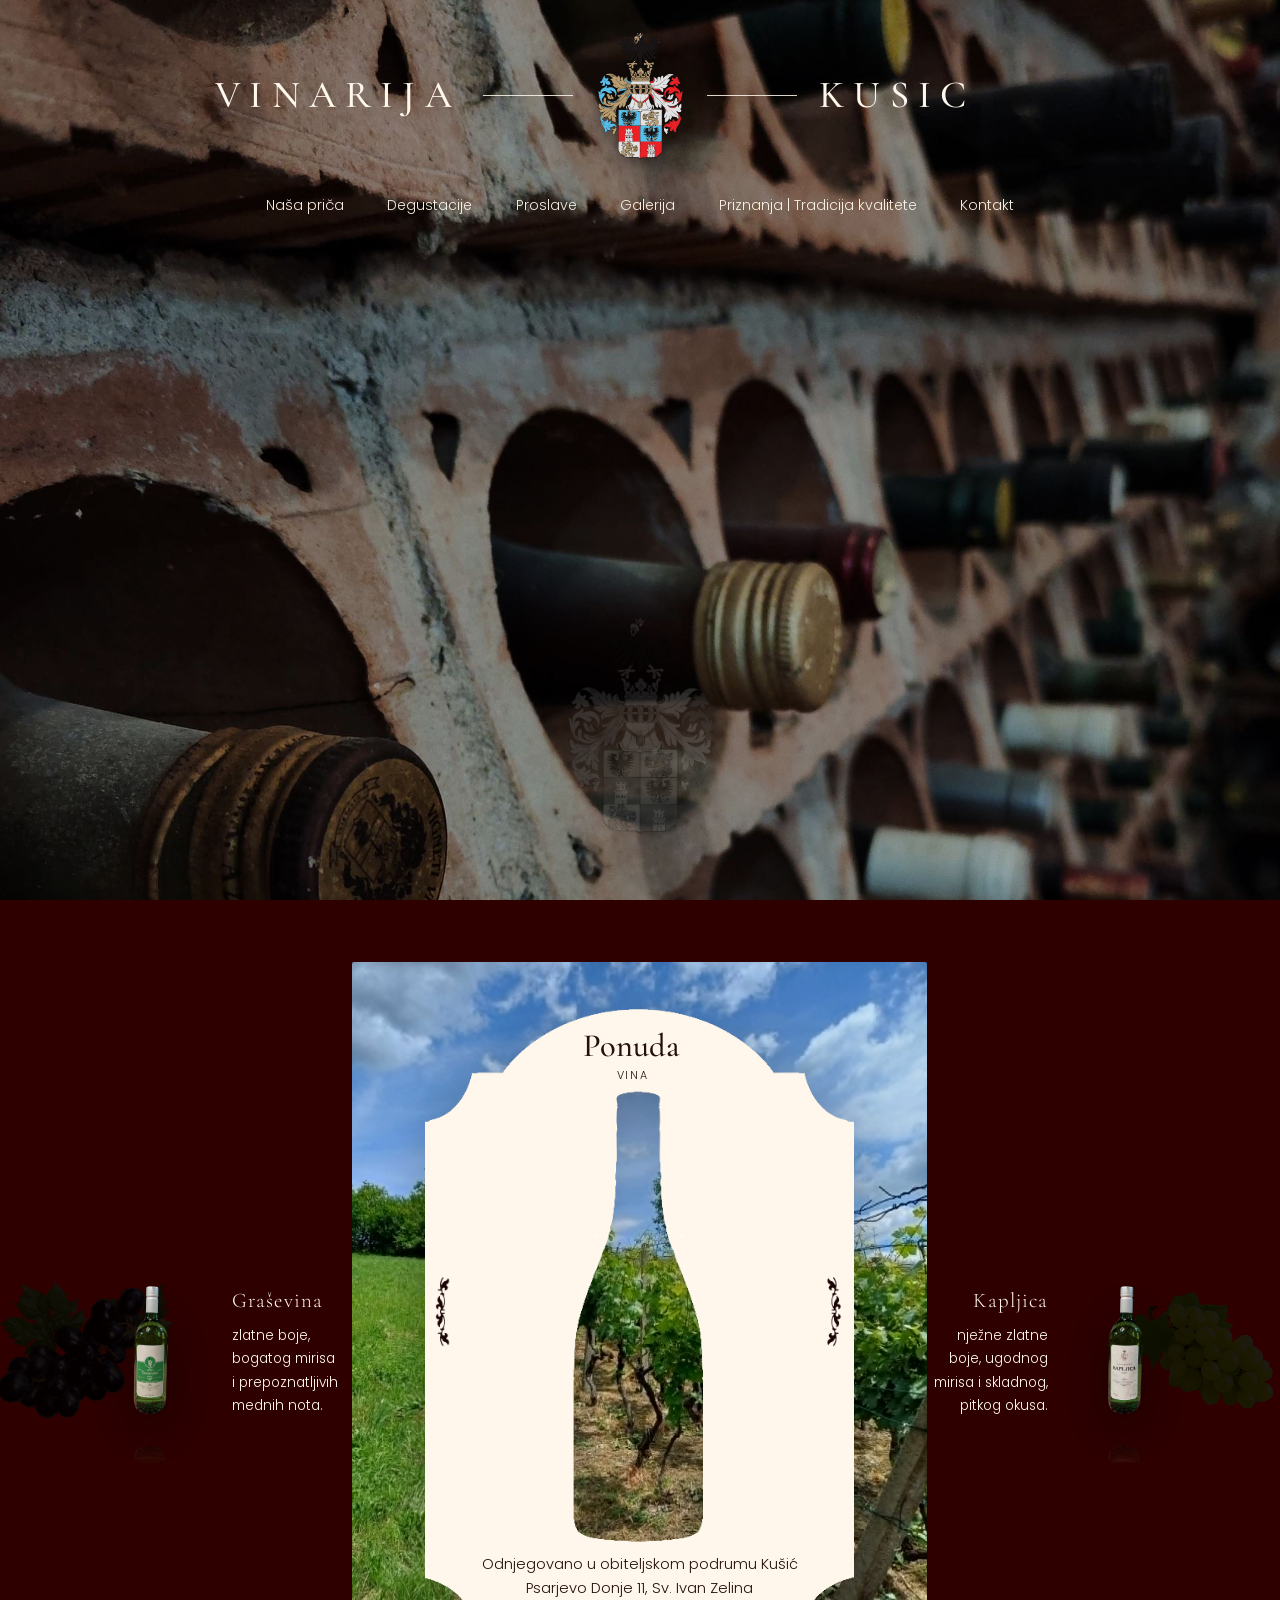
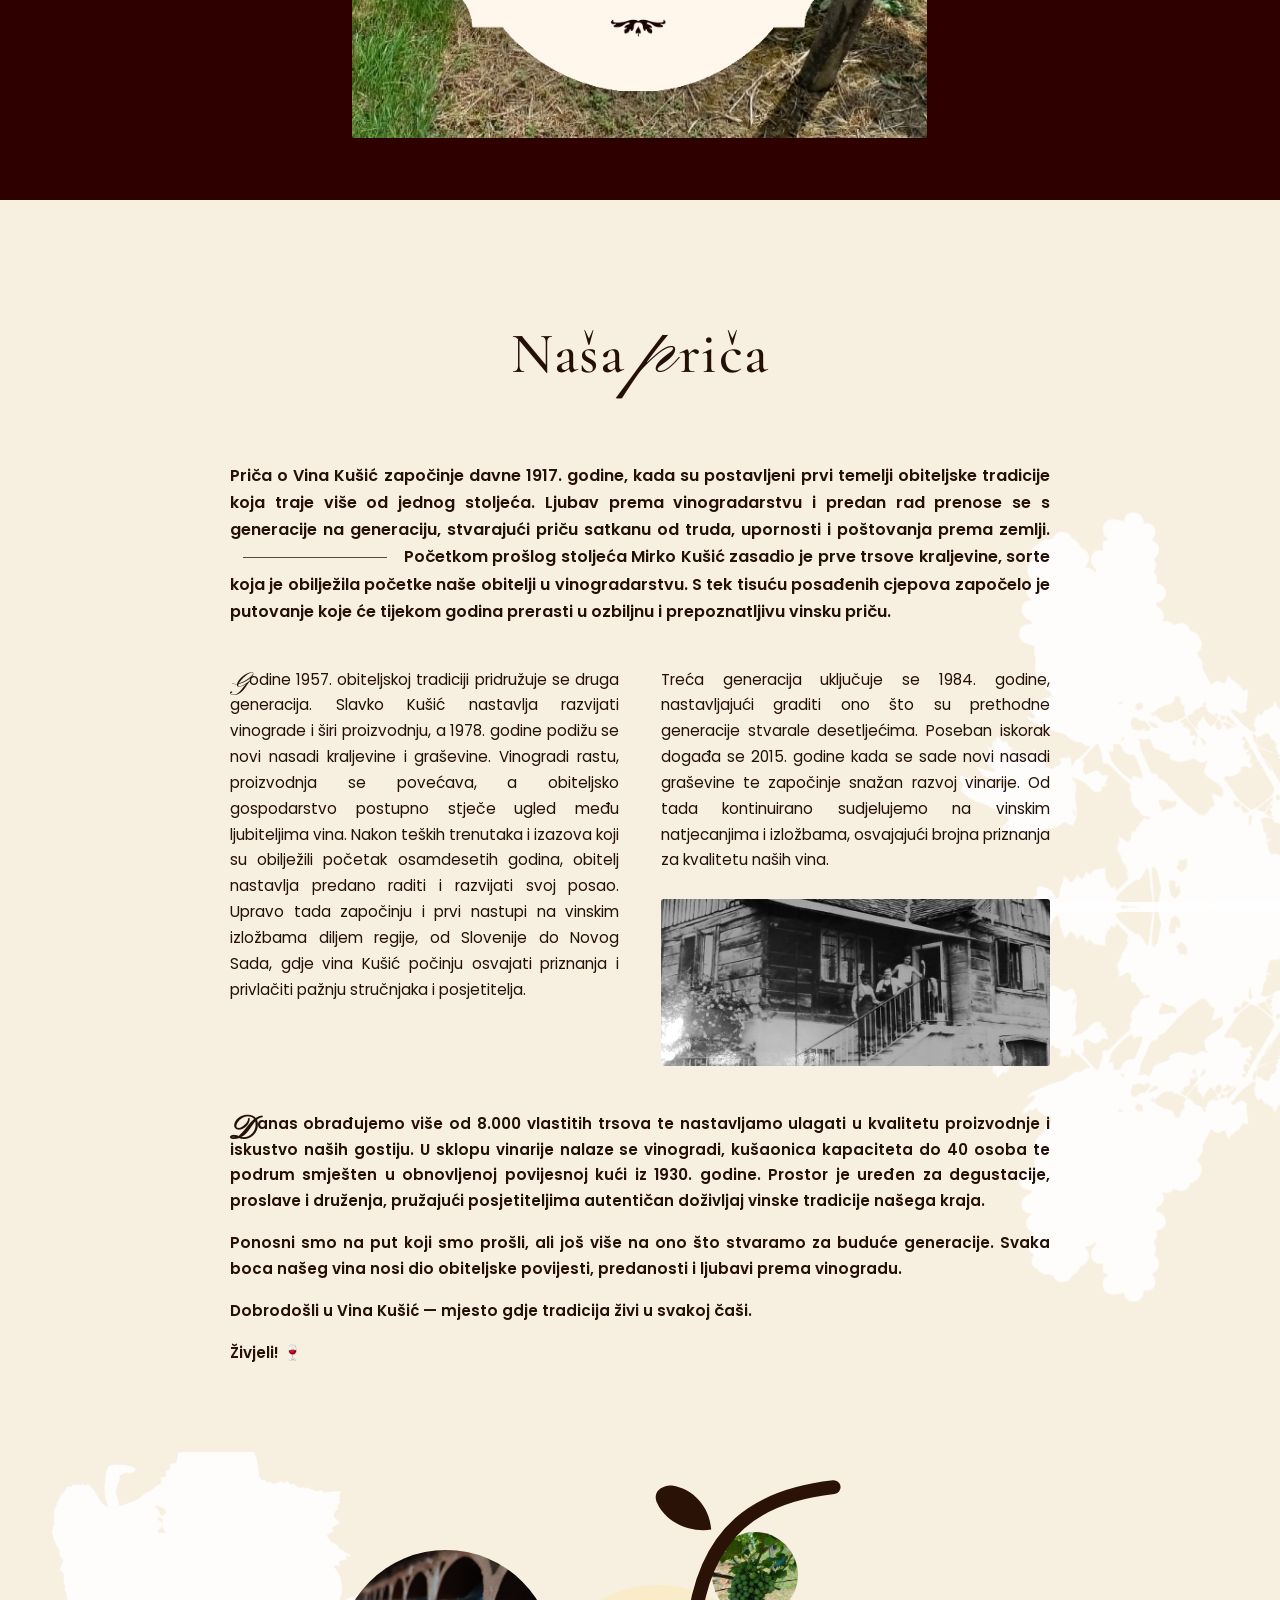
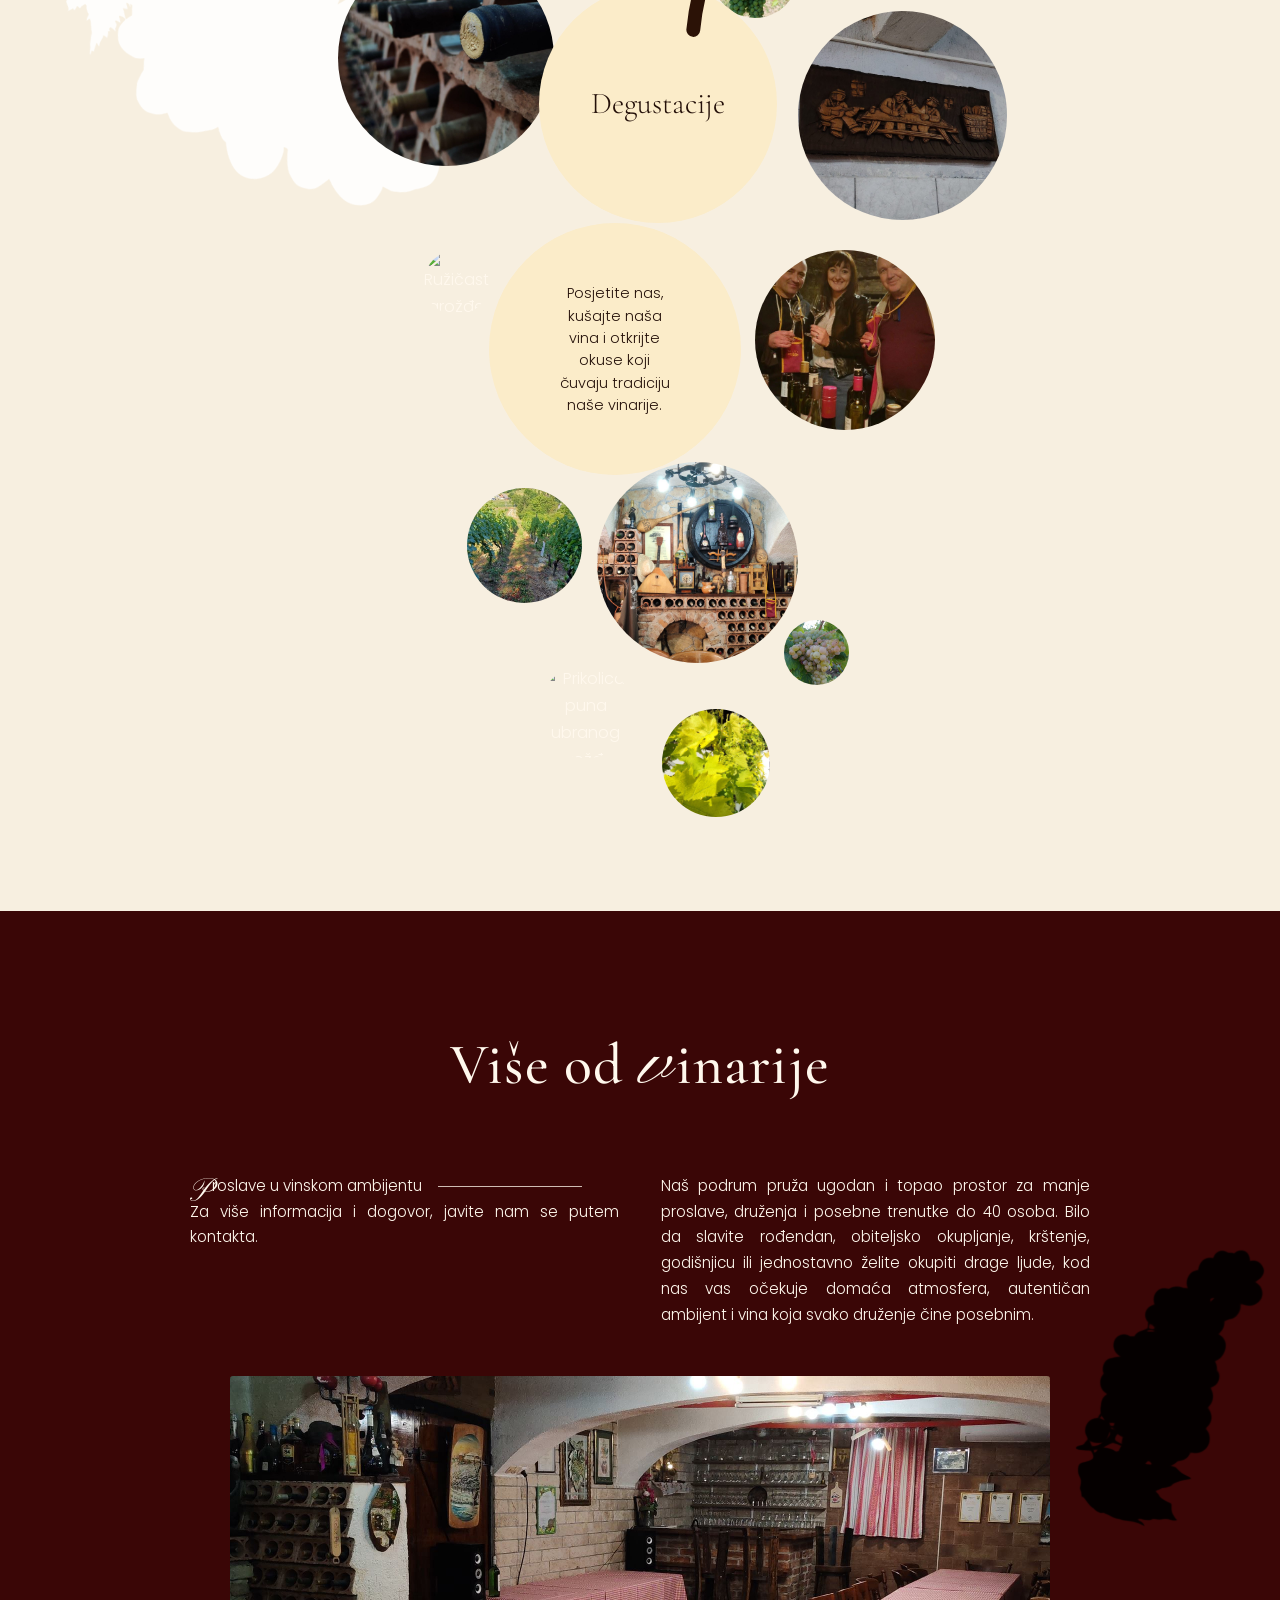
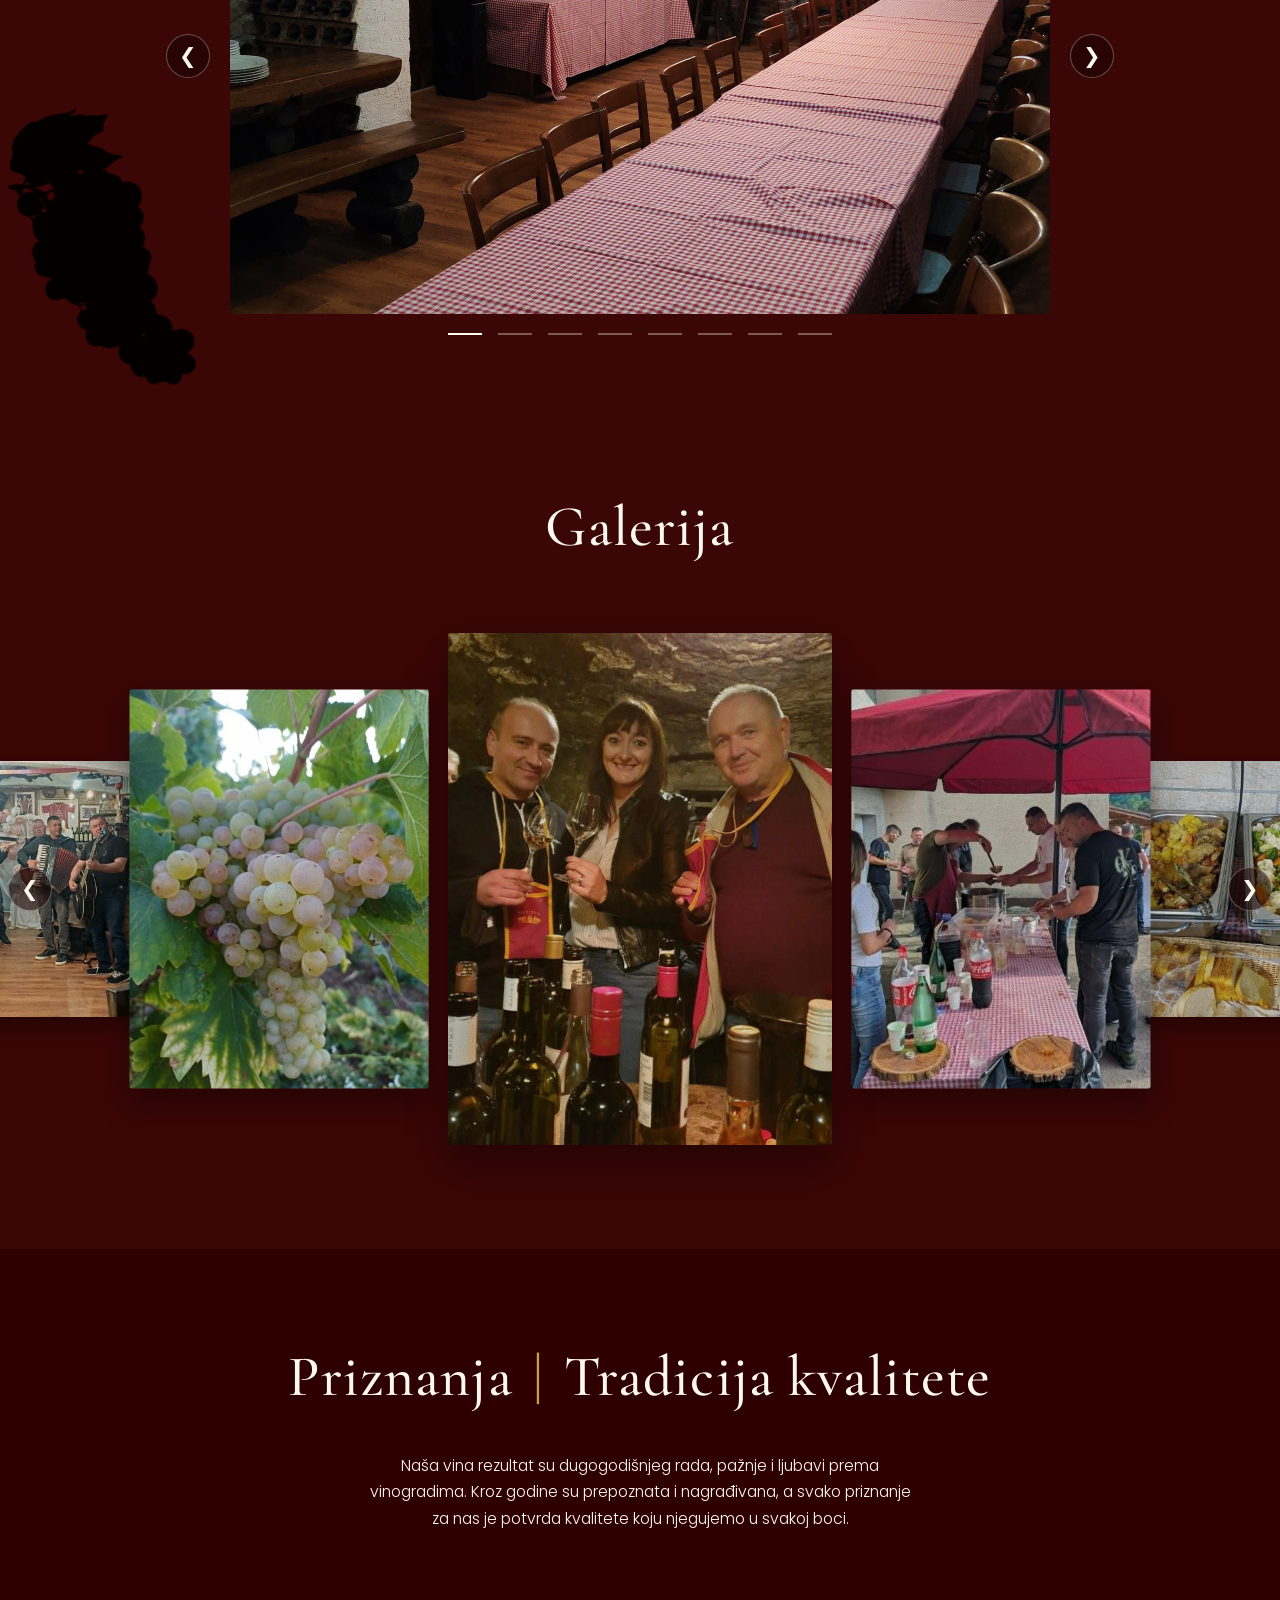
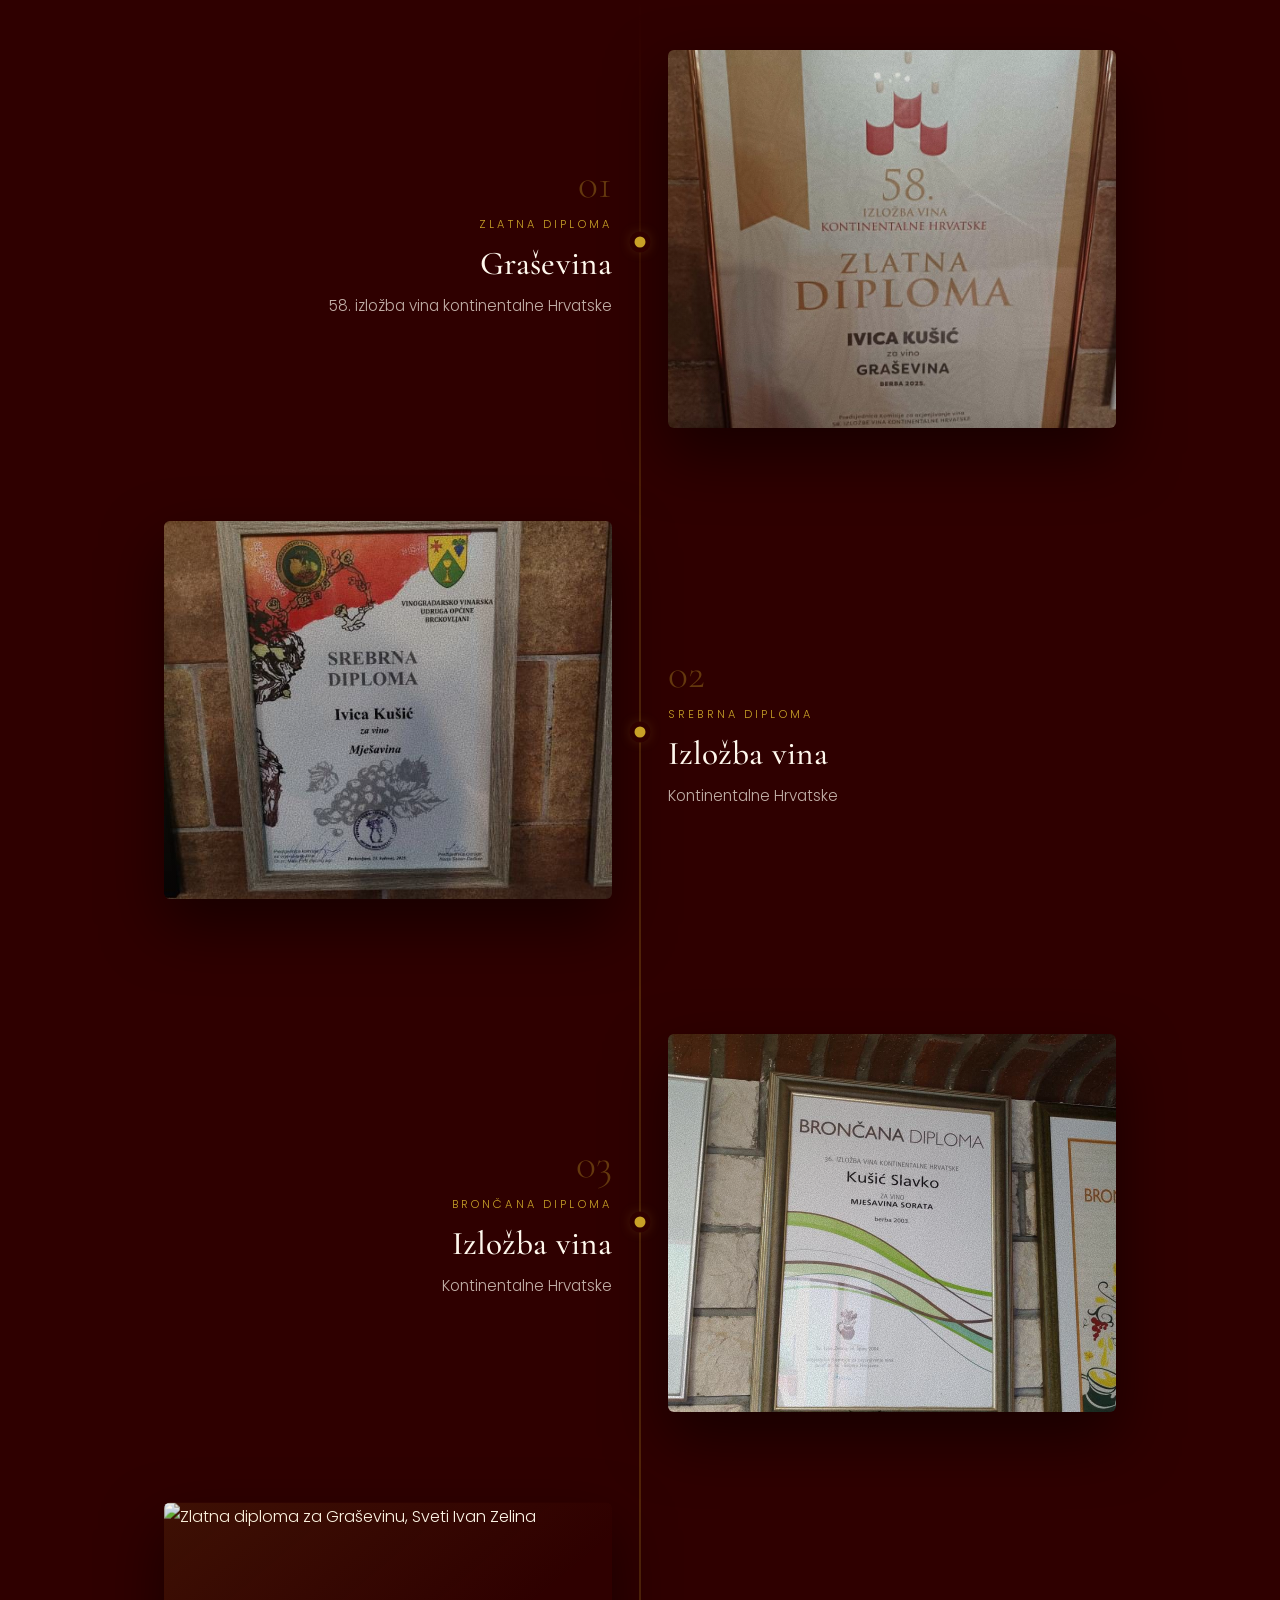
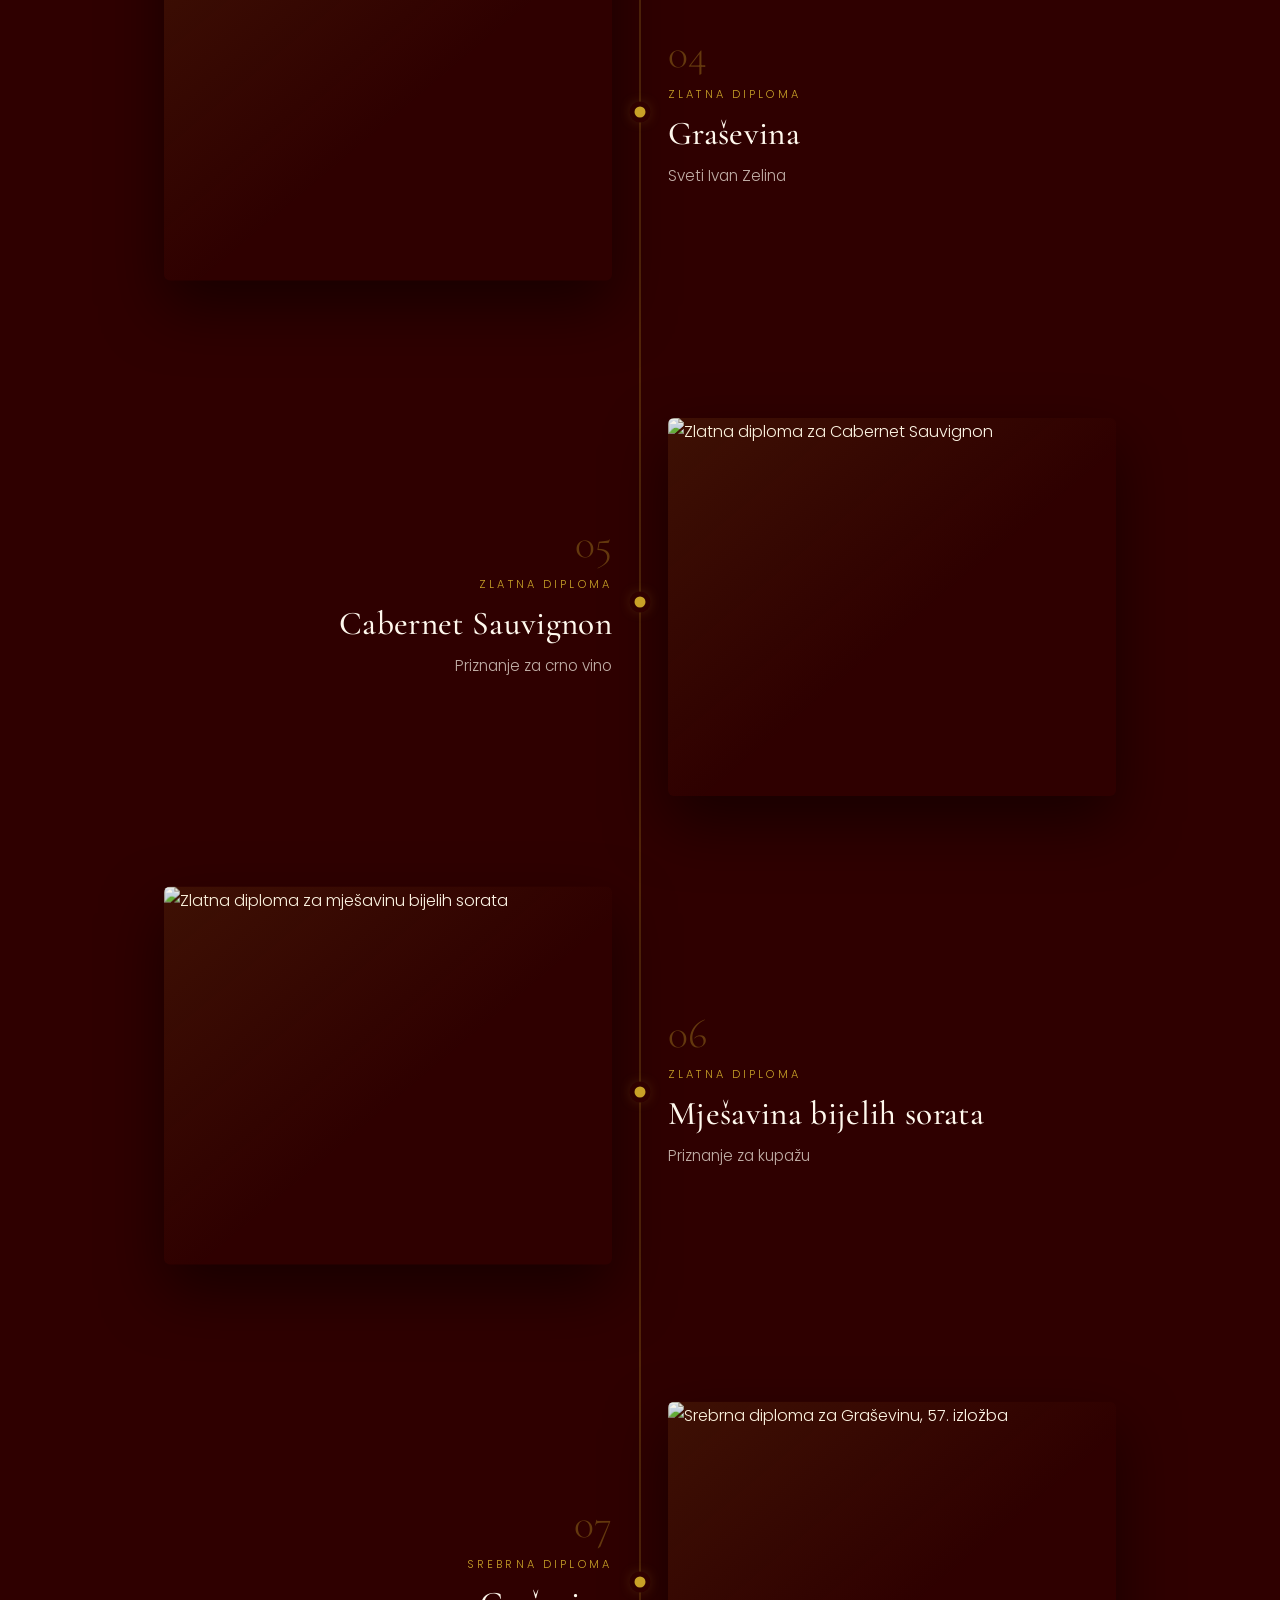
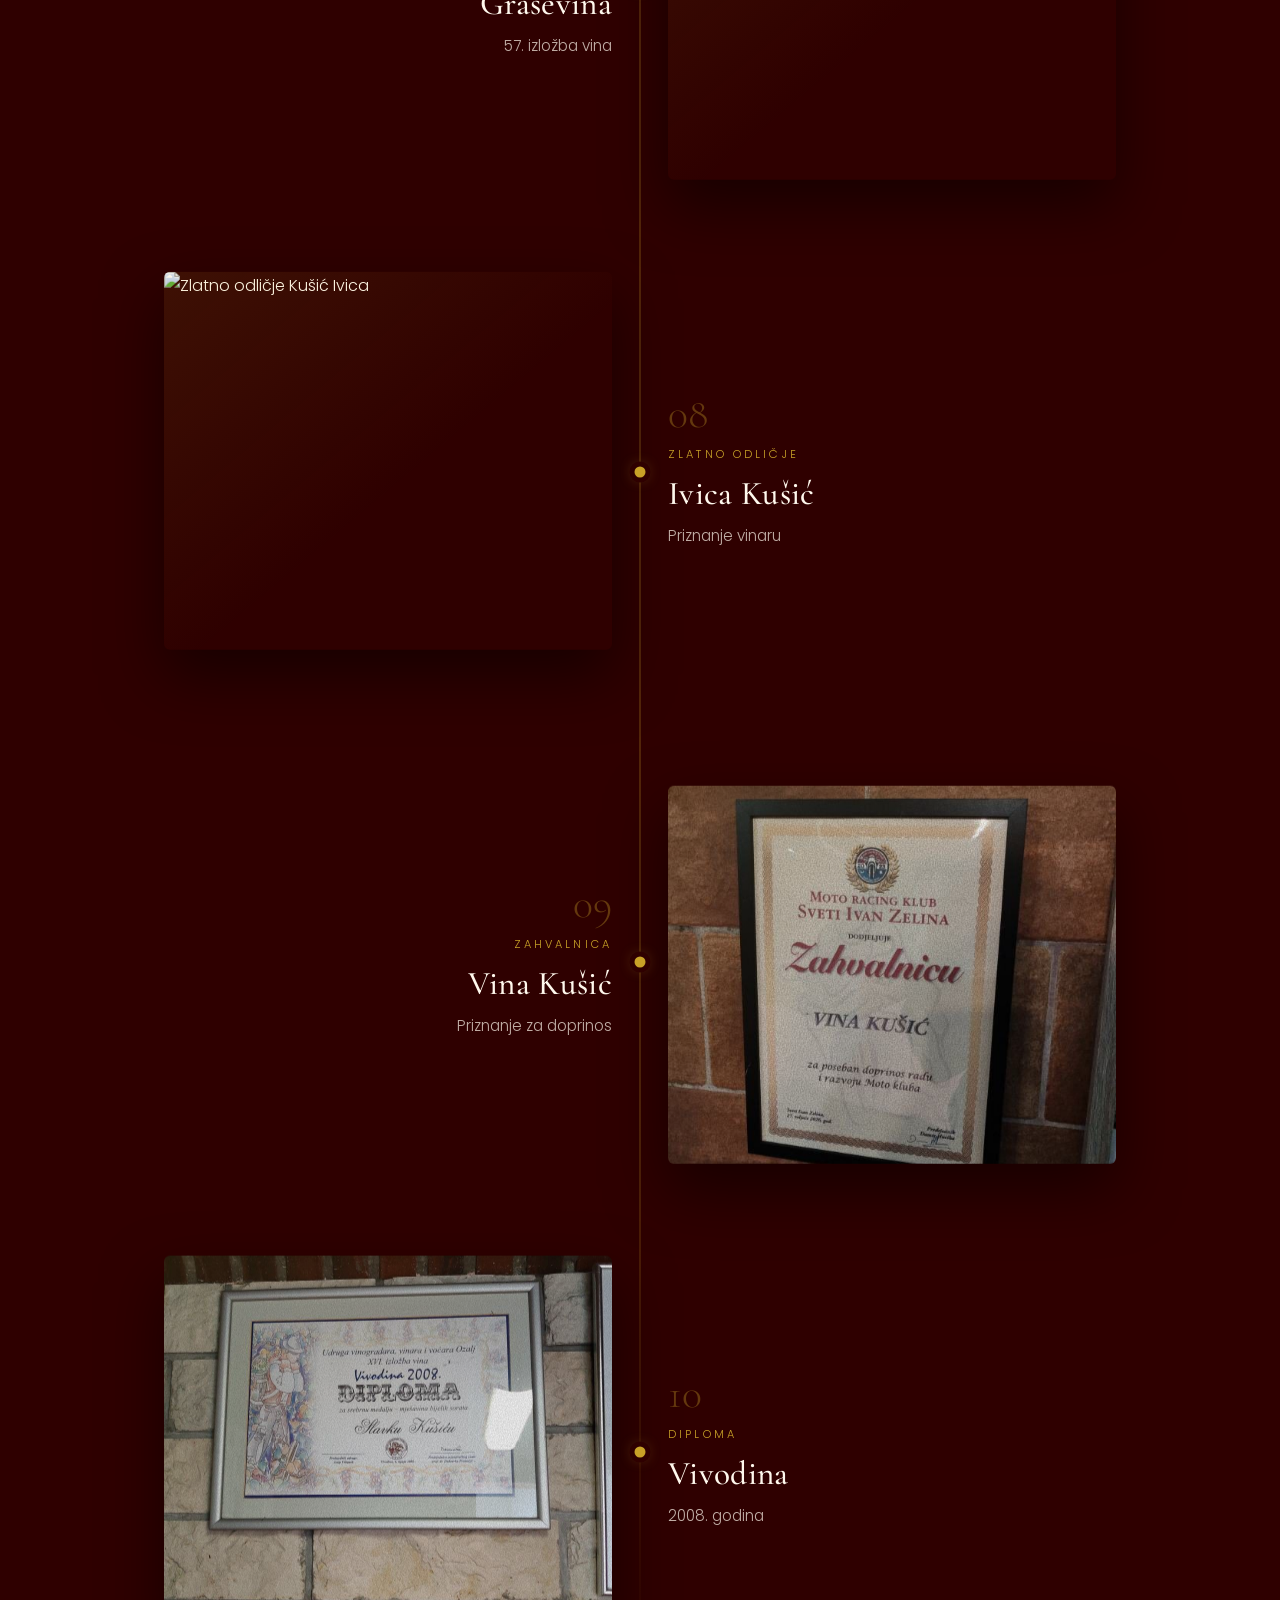
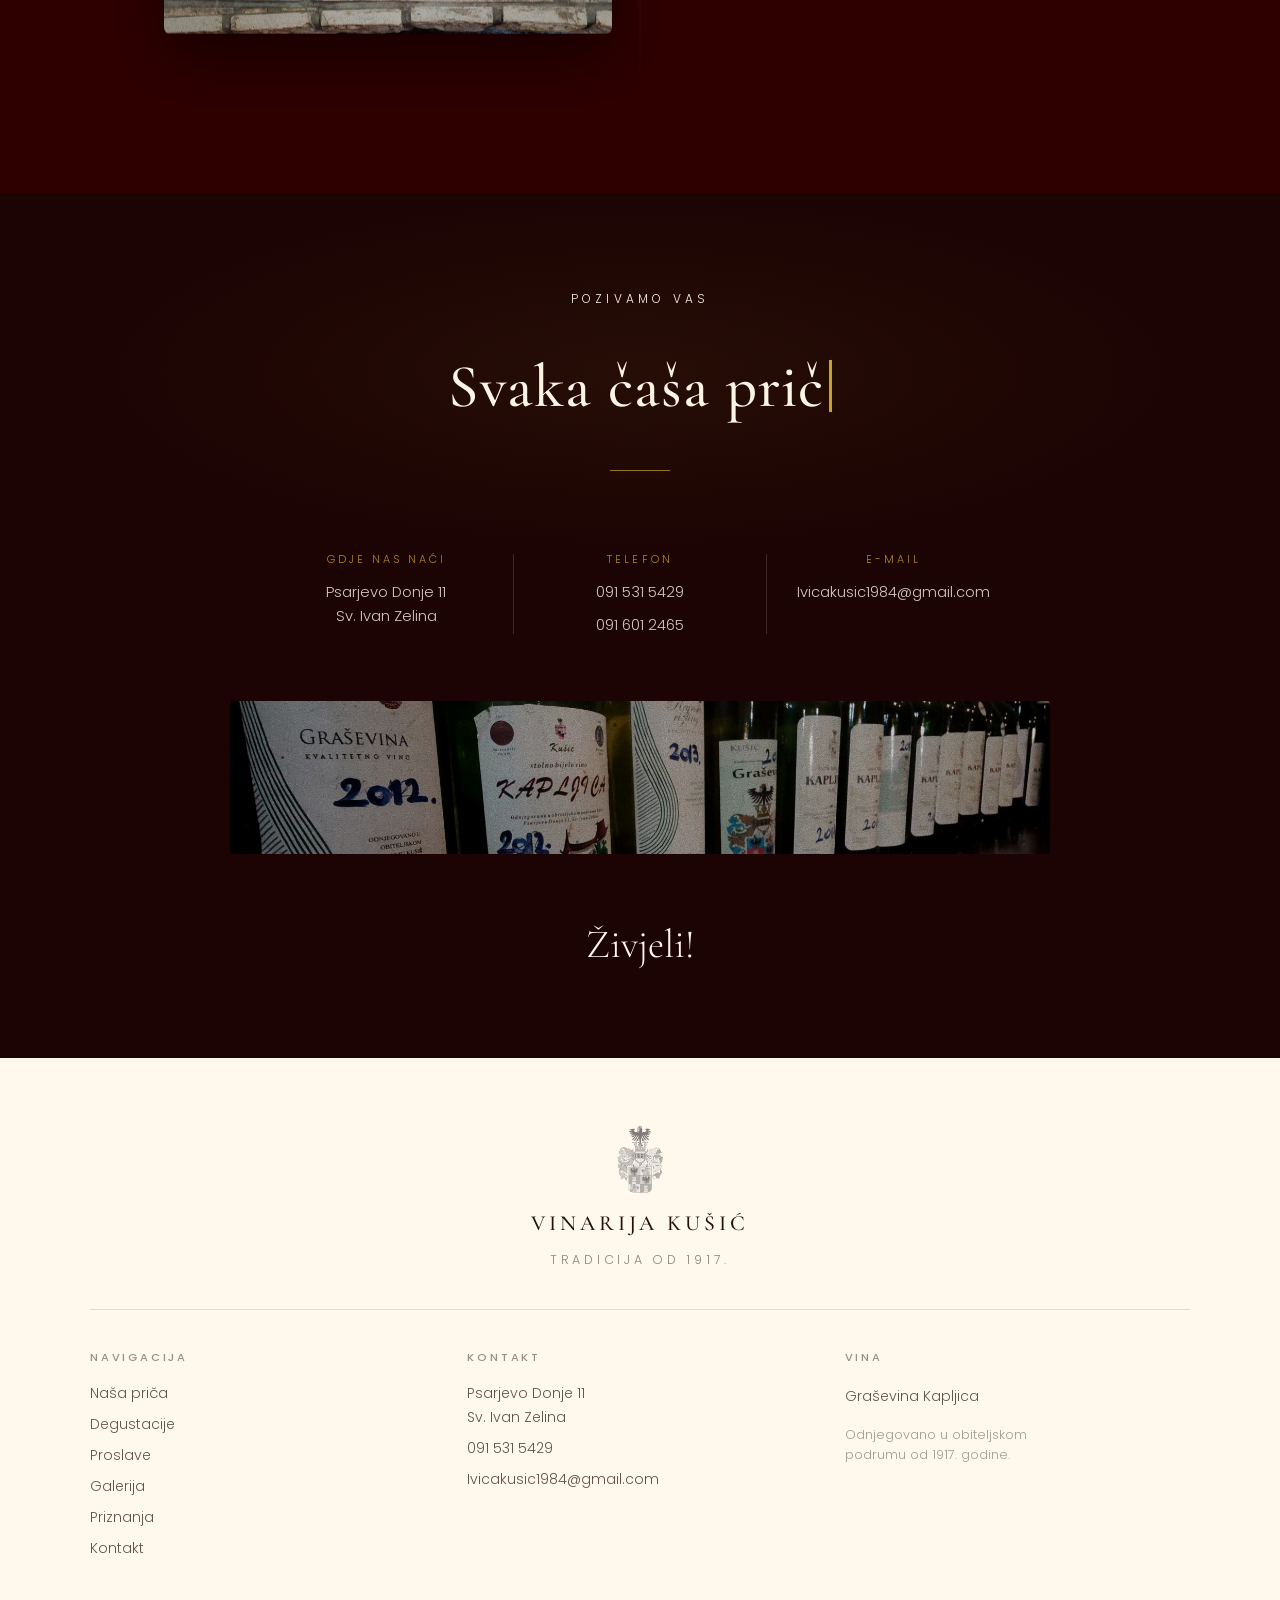
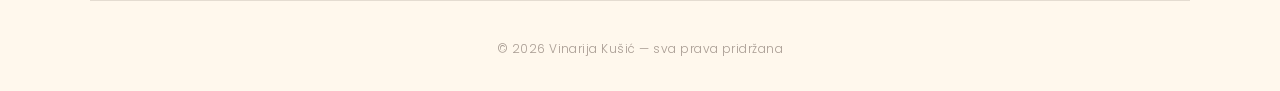
==== index.html @ b0532730 "Merge remote-tracking branch 'origin/matijas-priznanja-pozivamo'" ====
<!DOCTYPE html>
<html lang="hr">
<head>
<meta charset="UTF-8">
<meta name="viewport" content="width=device-width, initial-scale=1, viewport-fit=cover">
<title>Vinarija Kušić — Tradicija od 1917.</title>
<meta name="description" content="Vina Kušić — obiteljska vinarija iz Psarjeva Donjeg, Sv. Ivan Zelina. Degustacije, proslave i vina njegovana od 1917. godine.">
<meta name="theme-color" content="#322E29">
<link rel="icon" type="image/png" href="assets/img/grb.png">
<link rel="preconnect" href="https://fonts.googleapis.com">
<link rel="preconnect" href="https://fonts.gstatic.com" crossorigin>
<link href="https://fonts.googleapis.com/css2?family=Cormorant+Garamond:ital,wght@0,400;0,500;0,600;0,700;1,400&family=Poppins:wght@300;400;500;600&family=Pinyon+Script&display=swap" rel="stylesheet">
<link rel="stylesheet" href="css/style.css">
</head>
<body>

<!-- ===== HERO ===== -->
<header class="hero" id="vrh">
  <div class="hero-bg" aria-hidden="true"></div>

  <div class="topbar">
    <div class="brand">
      <span class="brand-word">Vinarija</span>
      <span class="brand-line" aria-hidden="true"></span>
      <img class="brand-crest" src="assets/img/grb.png" alt="Grb obitelji Kušić">
      <span class="brand-line" aria-hidden="true"></span>
      <span class="brand-word">Kusic</span>
    </div>

    <button class="nav-toggle" aria-label="Otvori izbornik" aria-expanded="false">
      <span></span><span></span><span></span>
    </button>

    <nav class="nav" id="glavni-nav">
      <a href="#nasa-prica">Naša priča</a>
      <a href="#degustacije">Degustacije</a>
      <a href="#proslave">Proslave</a>
      <a href="#galerija">Galerija</a>
      <a href="#priznanja">Priznanja | Tradicija kvalitete</a>
      <a href="#kontakt">Kontakt</a>
    </nav>
  </div>

  <div class="hero-mid">
    <p class="hero-tagline">Tradicija od <span class="hero-godina">1917.</span></p>
    <div class="hero-cta-row">
      <a class="hero-cta" href="#ponuda">Pogledaj ponudu</a>
      <a class="hero-cta hero-cta-ghost" href="#kontakt">Kontakt</a>
    </div>
  </div>

  <div class="hero-foot">
    <a class="hero-scroll" href="#ponuda" aria-label="Skrolaj do ponude vina">
      <span class="hs-text">istraži</span>
      <span class="hs-line" aria-hidden="true"></span>
    </a>
    <img class="hero-watermark" src="assets/img/grb-siva.png" alt="" aria-hidden="true">
  </div>
</header>

<!-- ===== PONUDA VINA ===== -->
<section class="ponuda" id="ponuda">
  <div class="ponuda-inner">

    <!-- Graševina -->
    <div class="wine reveal" data-wine="grasevina">
      <div class="bottle-wrap">
        <img class="bottle-img" src="assets/img/boca-grasevina.png" alt="Boca vina Graševina Kušić">
      </div>
      <div class="wine-text">
        <p class="wine-name">Graševina</p>
        <p class="wine-blurb">zlatne boje, bogatog mirisa i&nbsp;prepoznatljivih mednih nota.</p>
      </div>
    </div>

    <!-- Središnji lučni okvir -->
    <div class="arch reveal">
      <div class="arch-photo" aria-hidden="true"></div>
      <img class="arch-frame" src="assets/img/ponuda-okvir.png" alt="" aria-hidden="true">
      <div class="arch-text-top">
        <h2 class="arch-title">Ponuda</h2>
        <p class="arch-sub">VINA</p>
      </div>
      <div class="arch-text-bottom">
        <p>Odnjegovano u obiteljskom podrumu Kušić<br>Psarjevo Donje 11, Sv. Ivan Zelina</p>
      </div>
    </div>

    <!-- Kapljica -->
    <div class="wine reveal" data-wine="kapljica">
      <div class="bottle-wrap">
        <img class="bottle-img" src="assets/img/boca-kapljica.png" alt="Boca vina Kapljica Kušić">
      </div>
      <div class="wine-text">
        <p class="wine-name">Kapljica</p>
        <p class="wine-blurb">nježne zlatne boje, ugodnog mirisa i&nbsp;skladnog, pitkog okusa.</p>
      </div>
    </div>

  </div>
</section>

<!-- ===== NAŠA PRIČA ===== -->
<section class="prica" id="nasa-prica">
  <img class="prica-decor prica-decor-r2" src="assets/img/ukras-loza.png" alt="" aria-hidden="true">
  <img class="prica-decor prica-decor-r" src="assets/img/ukras-loza.png" alt="" aria-hidden="true">
  <div class="container">
    <h2 class="sec-title reveal">Naša <span class="script">p</span>riča</h2>

    <p class="prica-lead reveal">Priča o Vina Kušić započinje davne 1917. godine, kada su postavljeni prvi temelji obiteljske
    tradicije koja traje više od jednog stoljeća. Ljubav prema vinogradarstvu i predan rad prenose se
    s generacije na generaciju, stvarajući priču satkanu od truda, upornosti i poštovanja prema
    zemlji. <span class="lead-dash" aria-hidden="true"></span> Početkom prošlog stoljeća Mirko Kušić zasadio je prve trsove kraljevine,
    sorte koja je obilježila početke naše obitelji u vinogradarstvu. S tek tisuću posađenih cjepova
    započelo je putovanje koje će tijekom godina prerasti u ozbiljnu i prepoznatljivu vinsku priču.</p>

    <div class="prica-cols">
      <div class="reveal">
        <p><span class="script-initial">G</span>odine 1957. obiteljskoj tradiciji pridružuje se druga generacija. Slavko Kušić nastavlja
        razvijati vinograde i širi proizvodnju, a 1978. godine podižu se novi nasadi kraljevine i
        graševine. Vinogradi rastu, proizvodnja se povećava, a obiteljsko gospodarstvo postupno
        stječe ugled među ljubiteljima vina. Nakon teških trenutaka i izazova koji su obilježili
        početak osamdesetih godina, obitelj nastavlja predano raditi i razvijati svoj posao. Upravo
        tada započinju i prvi nastupi na vinskim izložbama diljem regije, od Slovenije do Novog
        Sada, gdje vina Kušić počinju osvajati priznanja i privlačiti pažnju stručnjaka i posjetitelja.</p>
      </div>
      <div class="reveal prica-extra">
        <p>Treća generacija uključuje se 1984. godine, nastavljajući graditi ono što su prethodne
        generacije stvarale desetljećima. Poseban iskorak događa se 2015. godine kada se sade
        novi nasadi graševine te započinje snažan razvoj vinarije. Od tada kontinuirano
        sudjelujemo na vinskim natjecanjima i izložbama, osvajajući brojna priznanja za
        kvalitetu naših vina.</p>
        <figure class="prica-photo">
          <img src="assets/img/prica-stara-kuca.jpg" alt="Uokvirena fotografija stare obiteljske kuće Kušić" data-lightbox="Stara obiteljska kuća — obiteljska arhiva">
        </figure>
      </div>
    </div>

    <div class="prica-more-wrap">
      <button class="prica-more-btn" id="prica-more-btn" type="button" aria-expanded="false" aria-controls="prica-ostatak">Pročitaj više</button>
    </div>

    <div class="prica-danas reveal prica-extra" id="prica-ostatak">
      <p><span class="script-initial">D</span>anas obrađujemo više od 8.000 vlastitih trsova te nastavljamo ulagati u kvalitetu
      proizvodnje i iskustvo naših gostiju. U sklopu vinarije nalaze se vinogradi, kušaonica kapaciteta do
      40 osoba te podrum smješten u obnovljenoj povijesnoj kući iz 1930. godine. Prostor je uređen za
      degustacije, proslave i druženja, pružajući posjetiteljima autentičan doživljaj vinske tradicije
      našega kraja.</p>
      <p>Ponosni smo na put koji smo prošli, ali još više na ono što stvaramo za buduće generacije. Svaka
      boca našeg vina nosi dio obiteljske povijesti, predanosti i ljubavi prema vinogradu.</p>
      <p>Dobrodošli u Vina Kušić — mjesto gdje tradicija živi u svakoj čaši.</p>
      <p class="zivjeli-mini">Živjeli! 🍷</p>
    </div>
  </div>
</section>

<!-- ===== DEGUSTACIJE (grozd) ===== -->
<section class="degustacije" id="degustacije">
  <img class="degu-decor" src="assets/img/ukras-grozd3.png" alt="" aria-hidden="true">
  <div class="grozd-wrap">
    <div class="grozd" id="grozd">
      <svg class="grozd-stem" viewBox="0 0 300 190" width="300" height="190" aria-hidden="true">
        <path d="M290 10 C 200 20, 130 60, 118 185" fill="none" stroke="#2b1206" stroke-width="17" stroke-linecap="round"/>
        <path d="M92 8 C 118 12, 138 34, 140 62 C 112 66, 84 52, 74 30 C 68 18, 76 8, 92 8 Z" fill="#2b1206"/>
      </svg>
      <div class="krug foto k1"><img src="assets/img/podrum-police.jpg" alt="Stare boce u podrumskim pretincima" data-lightbox="Podrum Kušić"></div>
      <div class="krug foto k2"><img src="assets/img/grozdje-loza.jpg" alt="Grožđe na lozi" data-lightbox="Vinograd"></div>
      <div class="krug title-krug k3"><span>Degustacije</span></div>
      <div class="krug foto k4"><img src="assets/img/drvorez.jpg" alt="Drvorez s motivom vinara" data-lightbox="Detalj iz kušaonice"></div>
      <div class="krug foto k5"><img src="assets/img/gal-grozdje-rozo.jpg" alt="Ružičasto grožđe na trsu" data-lightbox="Grožđe pred berbu"></div>
      <div class="krug text-krug k6"><span>Posjetite nas, kušajte naša vina i otkrijte okuse koji čuvaju tradiciju naše vinarije.</span></div>
      <div class="krug foto k7"><img src="assets/img/gal-drustvo.jpg" alt="Društvo s čašama vina u podrumu" data-lightbox="Degustacija u podrumu"></div>
      <div class="krug foto k8"><img src="assets/img/vinograd-redovi.jpg" alt="Redovi vinograda" data-lightbox="Vinogradi Kušić"></div>
      <div class="krug foto k9"><img src="assets/img/kusaonica.jpg" alt="Kušaonica s dugim stolom" data-lightbox="Kušaonica — do 40 osoba"></div>
      <div class="krug foto k10"><img src="assets/img/gal-berba.jpg" alt="Prikolica puna ubranog grožđa" data-lightbox="Berba — plodovi cijele godine rada"></div>
      <div class="krug foto k11"><img src="assets/img/lisce-zuto.jpg" alt="Lišće vinove loze" data-lightbox="Vinova loza"></div>
      <div class="krug foto k12"><img src="assets/img/grozdje-bijelo.jpg" alt="Zeleno grožđe na trsu" data-lightbox="Graševina u vinogradu"></div>
    </div>
  </div>
</section>

<!-- ===== PROSLAVE ===== -->
<section class="proslave" id="proslave">
  <img class="proslave-deko deko-desno" src="assets/img/grozd-deko.png" alt="" aria-hidden="true">
  <img class="proslave-deko deko-lijevo" src="assets/img/grozd-deko.png" alt="" aria-hidden="true">
  <div class="container">
    <h2 class="sec-title light reveal">Više od <span class="script">v</span>inarije</h2>

    <div class="proslave-cols">
      <div class="reveal">
        <p><span class="script-initial light">P</span>roslave u vinskom ambijentu <span class="lead-dash light" aria-hidden="true"></span><br>
        Za više informacija i dogovor, javite nam se putem kontakta.</p>
      </div>
      <div class="reveal">
        <p>Naš podrum pruža ugodan i topao prostor za manje proslave, druženja i posebne trenutke
        do 40 osoba. Bilo da slavite rođendan, obiteljsko okupljanje, krštenje, godišnjicu ili
        jednostavno želite okupiti drage ljude, kod nas vas očekuje domaća atmosfera, autentičan
        ambijent i vina koja svako druženje čine posebnim.</p>
      </div>
    </div>

    <div class="carousel reveal" id="carousel">
      <button class="car-arrow prev" aria-label="Prethodna fotografija">&#10094;</button>
      <div class="car-viewport">
        <div class="car-track">
          <img src="assets/img/prostor-stolovi.jpg" alt="Dugi stol s kockastim stolnjacima u podrumu">
          <img src="assets/img/prostor-lukovi.jpg" alt="Kušaonica s ciglenim lukovima i pogledom na šank">
          <img src="assets/img/prostor-vinoteka.jpg" alt="Police s vinima uz zidove kušaonice">
          <img src="assets/img/prostor-sank.jpg" alt="Šank s policama čaša i stolcima od bačvi">
          <img src="assets/img/prostor-diplome.jpg" alt="Zid s diplomama iznad dugog stola">
          <img src="assets/img/proslava-stol.jpg" alt="Svečano postavljen dugi stol">
          <img src="assets/img/proslava-dekor.jpg" alt="Dekorirani stolovi u kušaonici">
          <img src="assets/img/proslava-baloni.jpg" alt="Proslava s balonima u podrumu">
        </div>
      </div>
      <button class="car-arrow next" aria-label="Sljedeća fotografija">&#10095;</button>
      <div class="car-dots" role="tablist"></div>
      <div class="gf-hint" aria-hidden="true">
        <span class="gf-hint-text">listaj prstom</span>
        <span class="gf-hint-line"></span>
      </div>
    </div>
  </div>
</section>

<!-- ===== GALERIJA ===== -->
<section class="galerija" id="galerija">
  <h2 class="sec-title light center reveal">Galerija</h2>
  <div class="gflow" id="gflow" tabindex="0" aria-label="Galerija fotografija — strelicama ili klikom listajte">
    <button class="gf-arrow gf-prev" aria-label="Prethodna fotografija">&#10094;</button>
    <button class="gf-arrow gf-next" aria-label="Sljedeća fotografija">&#10095;</button>
    <div class="gf-stage">
      <figure class="gf-item"><img src="assets/img/gal-glazbenici.jpg" alt="Glazbenici sviraju u kušaonici" data-lightbox="Uz dobru kapljicu ide i pjesma" loading="lazy"></figure>
      <figure class="gf-item"><img src="assets/img/grozdje-bijelo.jpg" alt="Zeleno grožđe na trsu" data-lightbox="Graševina u vinogradu" loading="lazy"></figure>
      <figure class="gf-item"><img src="assets/img/gal-drustvo.jpg" alt="Društvo s čašama vina u podrumu" data-lightbox="Degustacija u podrumu" loading="lazy"></figure>
      <figure class="gf-item"><img src="assets/img/gal-suncobran.jpg" alt="Druženje u dvorištu pod suncobranom" data-lightbox="Druženje u dvorištu" loading="lazy"></figure>
      <figure class="gf-item"><img src="assets/img/gal-hrana.jpg" alt="Domaća jela s roštilja" data-lightbox="Domaća kuhinja" loading="lazy"></figure>
      <figure class="gf-item"><img src="assets/img/gal-svecani-stol.jpg" alt="Svečano postavljen dugi stol kroz podrum" data-lightbox="Podrum spreman za slavlje" loading="lazy"></figure>
      <figure class="gf-item"><img src="assets/img/gal-berba.jpg" alt="Prikolica puna ubranog grožđa" data-lightbox="Berba — plodovi cijele godine rada" loading="lazy"></figure>
      <figure class="gf-item"><img src="assets/img/gal-zaprega.jpg" alt="Konjska zaprega ispred vinarije" data-lightbox="Starinski dolazak u vinariju" loading="lazy"></figure>
      <figure class="gf-item"><img src="assets/img/vinograd-pano.jpg" alt="Panorama vinograda Kušić" data-lightbox="Vinogradi Kušić" loading="lazy"></figure>
      <figure class="gf-item"><img src="assets/img/gal-kotlovina.jpg" alt="Gulaš se krčka u kotlu" data-lightbox="Kotlovina — miris domaćeg" loading="lazy"></figure>
      <figure class="gf-item"><img src="assets/img/gal-kusaonica-bacva.jpg" alt="Interijer kušaonice s velikom bačvom" data-lightbox="Kušaonica — svaki kutak priča priču" loading="lazy"></figure>
      <figure class="gf-item"><img src="assets/img/gal-redovi.jpg" alt="Redovi vinove loze pod ljetnim nebom" data-lightbox="Redovi loze u Psarjevu" loading="lazy"></figure>
      <figure class="gf-item"><img src="assets/img/gal-cisterne.jpg" alt="Inox cisterne za vino" data-lightbox="Suvremena proizvodnja" loading="lazy"></figure>
      <figure class="gf-item"><img src="assets/img/gal-gablec.jpg" alt="Društvo za stolom uz domaći gablec" data-lightbox="Uz dobru kapljicu i domaći zalogaj" loading="lazy"></figure>
      <figure class="gf-item"><img src="assets/img/police-boca.jpg" alt="Police s bocama u podrumu" data-lightbox="Podrum Kušić" loading="lazy"></figure>
      <figure class="gf-item"><img src="assets/img/gal-drvorez-konji.jpg" alt="Drvorez s konjskom zapregom u podrumu" data-lightbox="Rukotvorine u podrumu" loading="lazy"></figure>
      <figure class="gf-item"><img src="assets/img/gal-grozdje-rozo.jpg" alt="Ružičasto grožđe na trsu" data-lightbox="Grožđe pred berbu" loading="lazy"></figure>
      <figure class="gf-item"><img src="assets/img/gal-kutak-bacva.jpg" alt="Kutak podruma s velikom bačvom i sombrerom" data-lightbox="Svaki kutak ima priču" loading="lazy"></figure>
      <figure class="gf-item"><img src="assets/img/gal-traktor.jpg" alt="Traktor u vinogradu" data-lightbox="Rad u vinogradu" loading="lazy"></figure>
      <figure class="gf-item"><img src="assets/img/gal-kapljica.jpg" alt="Boca Kapljice na kariranom stolnjaku" data-lightbox="Kapljica — iz podruma Kušić" loading="lazy"></figure>
      <figure class="gf-item"><img src="assets/img/kusaonica.jpg" alt="Kušaonica s dugim stolom" data-lightbox="Kušaonica — do 40 osoba" loading="lazy"></figure>
      <figure class="gf-item"><img src="assets/img/gal-bacva-ulaz.jpg" alt="Stara bačva pod krovićem ispred vinarije" data-lightbox="Bačva koja pozdravlja goste" loading="lazy"></figure>
      <figure class="gf-item"><img src="assets/img/gal-bacva-dvoriste.jpg" alt="Ukrasna bačva u dvorištu" data-lightbox="Detalji dvorišta" loading="lazy"></figure>
      <figure class="gf-item"><img src="assets/img/gal-pod-suncobranima.jpg" alt="Gosti se poslužuju kotlovinom pod suncobranom" data-lightbox="Kad se skupi dobra ekipa" loading="lazy"></figure>
      <figure class="gf-item"><img src="assets/img/gal-vinograd-brijeg.jpg" alt="Vinograd na brijegu" data-lightbox="Vinogradi zelinskoga kraja" loading="lazy"></figure>
      <figure class="gf-item"><img src="assets/img/grozdje-loza.jpg" alt="Grožđe na lozi" data-lightbox="Vinograd" loading="lazy"></figure>
      <figure class="gf-item"><img src="assets/img/gal-gradele.jpg" alt="Meso na gradelama" data-lightbox="S gradela na stol" loading="lazy"></figure>
      <figure class="gf-item"><img src="assets/img/gal-objekt-vecer.jpg" alt="Vinarija u večernjim satima" data-lightbox="Vinarija u sumrak" loading="lazy"></figure>
      <figure class="gf-item"><img src="assets/img/gal-stare-boce.jpg" alt="Arhivske boce vina" data-lightbox="Arhiva starih berbi" loading="lazy"></figure>
      <figure class="gf-item"><img src="assets/img/gal-bacva-noc.jpg" alt="Ulaz s bačvom noću" data-lightbox="Podrum pod zvijezdama" loading="lazy"></figure>
    </div>
    <div class="gf-hint" aria-hidden="true">
      <span class="gf-hint-text">listaj prstom</span>
      <span class="gf-hint-line"></span>
    </div>
  </div>
</section>

<!-- ===== PRIZNANJA ===== -->
<section class="priznanja" id="priznanja">
  <div class="container">
    <h2 class="sec-title light center reveal">Priznanja <span class="priznanja-sep">|</span> Tradicija kvalitete</h2>
    <p class="priznanja-text reveal">Naša vina rezultat su dugogodišnjeg rada, pažnje i ljubavi prema vinogradima. Kroz
    godine su prepoznata i nagrađivana, a svako priznanje za nas je potvrda kvalitete koju
    njegujemo u svakoj boci.</p>
  </div>
  <div class="awards">
    <div class="awards-line" aria-hidden="true"></div>

    <article class="award reveal">
      <figure class="award-media">
        <img class="award-img" src="assets/img/dip-zlatna.jpg" alt="Zlatna diploma za Graševinu" data-lightbox="Zlatna diploma — Graševina, 58. izložba vina kontinentalne Hrvatske" loading="lazy">
      </figure>
      <div class="award-body">
        <span class="award-index">01</span>
        <span class="award-label">Zlatna diploma</span>
        <h3 class="award-title">Graševina</h3>
        <p class="award-desc">58. izložba vina kontinentalne Hrvatske</p>
      </div>
    </article>

    <article class="award reveal">
      <figure class="award-media">
        <img class="award-img" src="assets/img/dip-srebrna.jpg" alt="Srebrna diploma" data-lightbox="Srebrna diploma — Izložba vina kontinentalne Hrvatske" loading="lazy">
      </figure>
      <div class="award-body">
        <span class="award-index">02</span>
        <span class="award-label">Srebrna diploma</span>
        <h3 class="award-title">Izložba vina</h3>
        <p class="award-desc">Kontinentalne Hrvatske</p>
      </div>
    </article>

    <article class="award reveal">
      <figure class="award-media">
        <img class="award-img" src="assets/img/dip-broncana.jpg" alt="Brončana diploma" data-lightbox="Brončana diploma — Izložba vina kontinentalne Hrvatske" loading="lazy">
      </figure>
      <div class="award-body">
        <span class="award-index">03</span>
        <span class="award-label">Brončana diploma</span>
        <h3 class="award-title">Izložba vina</h3>
        <p class="award-desc">Kontinentalne Hrvatske</p>
      </div>
    </article>

    <article class="award reveal">
      <figure class="award-media">
        <img class="award-img" src="assets/img/dip-zlatna-zelina.jpg" alt="Zlatna diploma za Graševinu, Sveti Ivan Zelina" data-lightbox="Zlatna diploma — Graševina, Sveti Ivan Zelina" loading="lazy">
      </figure>
      <div class="award-body">
        <span class="award-index">04</span>
        <span class="award-label">Zlatna diploma</span>
        <h3 class="award-title">Graševina</h3>
        <p class="award-desc">Sveti Ivan Zelina</p>
      </div>
    </article>

    <article class="award reveal">
      <figure class="award-media">
        <img class="award-img" src="assets/img/dip-zlatna-cabernet.jpg" alt="Zlatna diploma za Cabernet Sauvignon" data-lightbox="Zlatna diploma — Cabernet Sauvignon" loading="lazy">
      </figure>
      <div class="award-body">
        <span class="award-index">05</span>
        <span class="award-label">Zlatna diploma</span>
        <h3 class="award-title">Cabernet Sauvignon</h3>
        <p class="award-desc">Priznanje za crno vino</p>
      </div>
    </article>

    <article class="award reveal">
      <figure class="award-media">
        <img class="award-img" src="assets/img/dip-zlatna-mjesavina.jpg" alt="Zlatna diploma za mješavinu bijelih sorata" data-lightbox="Zlatna diploma — Mješavina bijelih sorata" loading="lazy">
      </figure>
      <div class="award-body">
        <span class="award-index">06</span>
        <span class="award-label">Zlatna diploma</span>
        <h3 class="award-title">Mješavina bijelih sorata</h3>
        <p class="award-desc">Priznanje za kupažu</p>
      </div>
    </article>

    <article class="award reveal">
      <figure class="award-media">
        <img class="award-img" src="assets/img/dip-srebrna-57.jpg" alt="Srebrna diploma za Graševinu, 57. izložba" data-lightbox="Srebrna diploma — Graševina, 57. izložba vina" loading="lazy">
      </figure>
      <div class="award-body">
        <span class="award-index">07</span>
        <span class="award-label">Srebrna diploma</span>
        <h3 class="award-title">Graševina</h3>
        <p class="award-desc">57. izložba vina</p>
      </div>
    </article>

    <article class="award reveal">
      <figure class="award-media">
        <img class="award-img" src="assets/img/dip-zlatno-odlicje.jpg" alt="Zlatno odličje Kušić Ivica" data-lightbox="Zlatno odličje — Kušić Ivica" loading="lazy">
      </figure>
      <div class="award-body">
        <span class="award-index">08</span>
        <span class="award-label">Zlatno odličje</span>
        <h3 class="award-title">Ivica Kušić</h3>
        <p class="award-desc">Priznanje vinaru</p>
      </div>
    </article>

    <article class="award reveal">
      <figure class="award-media">
        <img class="award-img" src="assets/img/dip-zahvalnica.jpg" alt="Zahvalnica Vina Kušić" data-lightbox="Zahvalnica — Vina Kušić" loading="lazy">
      </figure>
      <div class="award-body">
        <span class="award-index">09</span>
        <span class="award-label">Zahvalnica</span>
        <h3 class="award-title">Vina Kušić</h3>
        <p class="award-desc">Priznanje za doprinos</p>
      </div>
    </article>

    <article class="award reveal">
      <figure class="award-media">
        <img class="award-img" src="assets/img/dip-vivodina.jpg" alt="Diploma Vivodina 2008" data-lightbox="Diploma — Vivodina 2008." loading="lazy">
      </figure>
      <div class="award-body">
        <span class="award-index">10</span>
        <span class="award-label">Diploma</span>
        <h3 class="award-title">Vivodina</h3>
        <p class="award-desc">2008. godina</p>
      </div>
    </article>

  </div>
</section>

<!-- ===== KONTAKT (Pozivamo vas + kontakt spojeno) ===== -->
<section class="kontakt" id="kontakt">
  <div class="kontakt-hero">
    <span class="cta-label reveal">Pozivamo vas</span>
    <p class="cta-typewriter" id="cta-typewriter" aria-label="Svaka čaša priča priču."></p>
    <span class="kontakt-gold-line" aria-hidden="true"></span>
  </div>

  <div class="container">
    <div class="kontakt-info reveal">
      <div class="kontakt-info-col">
        <span class="kontakt-info-label">Gdje nas naći</span>
        <a href="https://maps.google.com/?q=Psarjevo+Donje+11,+Sveti+Ivan+Zelina" target="_blank" rel="noopener">Psarjevo Donje 11<br>Sv. Ivan Zelina</a>
      </div>
      <div class="kontakt-info-divider" aria-hidden="true"></div>
      <div class="kontakt-info-col">
        <span class="kontakt-info-label">Telefon</span>
        <a href="tel:+385915315429">091 531 5429</a>
        <a href="tel:+385916012465">091 601 2465</a>
      </div>
      <div class="kontakt-info-divider" aria-hidden="true"></div>
      <div class="kontakt-info-col">
        <span class="kontakt-info-label">E-mail</span>
        <a href="mailto:Ivicakusic1984@gmail.com">Ivicakusic1984@gmail.com</a>
      </div>
    </div>

    <figure class="kontakt-boce reveal">
      <img src="assets/img/kontakt-boce.jpg" alt="Berbe vina Kušić kroz godine" data-lightbox="Berbe kroz godine">
    </figure>

    <p class="zivjeli reveal">Živjeli!</p>
  </div>
</section>

<footer class="footer">
  <div class="footer-inner">

    <div class="footer-brand">
      <img class="footer-crest" src="assets/img/grb-siva.png" alt="Grb obitelji Kušić">
      <span class="footer-name">Vinarija Kušić</span>
      <span class="footer-est">Tradicija od 1917.</span>
    </div>

    <div class="footer-divider" aria-hidden="true"></div>

    <div class="footer-cols">
      <div class="footer-col">
        <p class="footer-col-label">Navigacija</p>
        <nav aria-label="Footer navigacija">
          <a href="#prica">Naša priča</a>
          <a href="#degustacije">Degustacije</a>
          <a href="#proslave">Proslave</a>
          <a href="#galerija">Galerija</a>
          <a href="#priznanja">Priznanja</a>
          <a href="#kontakt">Kontakt</a>
        </nav>
      </div>
      <div class="footer-col">
        <p class="footer-col-label">Kontakt</p>
        <address>
          <a href="https://maps.google.com/?q=Psarjevo+Donje+11,+Sveti+Ivan+Zelina" target="_blank" rel="noopener">Psarjevo Donje 11<br>Sv. Ivan Zelina</a>
          <a href="tel:+385915315429">091 531 5429</a>
          <a href="mailto:Ivicakusic1984@gmail.com">Ivicakusic1984@gmail.com</a>
        </address>
      </div>
      <div class="footer-col">
        <p class="footer-col-label">Vina</p>
        <a href="#ponuda">Graševina</a>
        <a href="#ponuda">Kapljica</a>
        <p class="footer-tagline">Odnjegovano u obiteljskom<br>podrumu od 1917. godine.</p>
      </div>
    </div>

    <div class="footer-divider" aria-hidden="true"></div>

    <p class="footer-copy">© <span id="god"></span> Vinarija Kušić — sva prava pridržana</p>
  </div>
</footer>

<!-- ===== LIGHTBOX ===== -->
<div class="lightbox" id="lightbox" hidden>
  <button class="lb-close" aria-label="Zatvori">&times;</button>
  <button class="lb-prev" aria-label="Prethodna">&#10094;</button>
  <figure>
    <img id="lb-img" src="" alt="">
    <figcaption id="lb-cap"></figcaption>
  </figure>
  <button class="lb-next" aria-label="Sljedeća">&#10095;</button>
</div>

<script src="js/main.js"></script>
</body>
</html>
---- css/style.css ----
/* ===== Vinarija Kušić — design tokens ===== */
:root{
  --maroon:#2f0000;
  --maroon-deep:#1c0404;
  --cream:#fff8ed;
  --cream-soft:#f7efe0;
  --gold:#c9a227;
  --ink:#241009;
  --serif:'Cormorant Garamond',Georgia,serif;
  --sans:'Poppins',system-ui,sans-serif;
  --script:'Pinyon Script',cursive;
}
*{margin:0;padding:0;box-sizing:border-box}
html{scroll-behavior:smooth;overflow-x:hidden;overflow-x:clip;overscroll-behavior-x:none}
body{font-family:var(--sans);font-weight:300;color:var(--cream);background:var(--maroon);line-height:1.7;overflow-x:hidden;overflow-x:clip}
img{max-width:100%;display:block}
a{color:inherit}
.container{max-width:1100px;margin:0 auto;padding:0 1.25rem}

/* reveal on scroll */
.reveal{opacity:0;transform:translateY(34px);transition:opacity .9s ease,transform .9s ease}
.reveal.in{opacity:1;transform:none}
@media (prefers-reduced-motion:reduce){
  html{scroll-behavior:auto}
  .reveal{opacity:1;transform:none;transition:none}
}

/* ===== section titles ===== */
.sec-title{font-family:var(--serif);font-weight:500;font-size:clamp(1.8rem,4.5vw,3.7rem);color:var(--ink);letter-spacing:.02em}
.sec-title.light{color:var(--cream)}
.sec-title.center{text-align:center}
.script{font-family:var(--script);font-size:1.35em;font-weight:400;margin:0 .04em}
.script-initial{font-family:var(--script);font-size:2.1em;line-height:0;vertical-align:-.32em;margin-right:.05em;color:var(--ink)}
.script-initial.light{color:var(--cream)}
.lead-dash{display:inline-block;width:9rem;max-width:22vw;height:1px;background:currentColor;vertical-align:middle;margin:0 .8rem;opacity:.75}

/* ===== HERO ===== */
.hero{position:relative;min-height:100vh;min-height:100lvh;display:flex;flex-direction:column}
.hero-bg{position:absolute;inset:0;background:url('../assets/img/hero-podrum.jpg') 65% 45%/cover no-repeat}
.hero-foot{position:relative;z-index:2;margin-top:auto;display:flex;justify-content:center;padding-bottom:calc(6vh + env(safe-area-inset-bottom,0px))}
.hero-watermark{width:clamp(110px,12vw,280px);opacity:.30;filter:brightness(.6)}
.topbar{position:relative;z-index:5;width:100%;padding:calc(1.6rem + env(safe-area-inset-top,0px)) 1.25rem 0;max-width:1200px;margin:0 auto;
  display:flex;flex-direction:column;align-items:center;gap:1.5rem}
.brand{display:grid;grid-template-columns:1fr auto auto auto 1fr;align-items:center;gap:1.4rem;width:100%}
.brand .brand-word:first-child{justify-self:end}
.brand .brand-word:last-child{justify-self:start}
.brand-word{font-family:var(--serif);font-size:clamp(1.1rem,3vw,2.7rem);letter-spacing:.24em;text-transform:uppercase;font-weight:500}
.brand-line{width:clamp(1.4rem,7vw,7rem);height:1px;background:rgba(255,248,237,.85)}
.brand-crest{width:clamp(46px,7vw,120px);filter:drop-shadow(0 4px 10px rgba(0,0,0,.5))}
.nav{display:flex;justify-content:center;flex-wrap:wrap;gap:clamp(1.2rem,3.4vw,4.5rem)}
.nav a{text-decoration:none;font-size:clamp(.85rem,1.1vw,1.3rem);font-weight:300;opacity:.95;padding:.3rem 0;border-bottom:1px solid transparent;transition:border-color .25s,opacity .25s}
.nav a:hover{border-color:var(--cream);opacity:1}
.nav-toggle{display:none;background:none;border:0;cursor:pointer;z-index:9;padding:.4rem}
.nav-toggle span{display:block;width:26px;height:2px;background:var(--cream);margin:6px 0;transition:transform .3s,opacity .3s}
.nav-toggle.open span:nth-child(1){transform:translateY(8px) rotate(45deg)}
.nav-toggle.open span:nth-child(2){opacity:0}
.nav-toggle.open span:nth-child(3){transform:translateY(-8px) rotate(-45deg)}

/* hero sredina (tagline + CTA) i scroll indikator — samo mobitel */
.hero-mid{display:none}
.hero-scroll{display:none}

/* ulazna sekvenca heroa: brand (.5s) → navigacija → transparentni grb */
@keyframes heroIn{from{opacity:0;transform:translateY(14px)}to{opacity:1;transform:none}}
.brand,.hero-foot{opacity:0;animation:heroIn .8s ease forwards}
.brand{animation-delay:.5s}
.hero-foot{animation-delay:1.7s}
@media (min-width:761px){
  .nav{opacity:0;animation:heroIn .8s ease forwards;animation-delay:1.1s}
}
@keyframes hsSlide{0%{transform:translateY(-110%)}55%,100%{transform:translateY(240%)}}
@media (prefers-reduced-motion:reduce){
  .brand,.nav,.hero-foot,.hero-mid{opacity:1;animation:none}
  .hs-line::after{animation:none;transform:none}
}

/* ===== PONUDA ===== */
.ponuda{position:relative;padding:2.5rem 1rem;background:var(--maroon);min-height:100vh;min-height:100svh;
  display:flex;align-items:center;overflow:clip}
.ponuda-inner{width:100%;max-width:1600px;margin:0 auto;display:grid;grid-template-columns:1fr 2fr 1fr;
  gap:1.5rem;align-items:center}
.arch{position:relative;z-index:4;width:min(100%,calc((100svh - 5.5rem)/1.48));margin:0 auto;container-type:inline-size}
/* slika_ponuda_vina — vinograd iza okvira ponude */
.arch-photo{position:absolute;inset:0 -5%;border-radius:2px;
  background:url('../assets/img/ponuda-vinograd.jpg') center/cover no-repeat}
.arch-frame{position:relative;display:block;width:82%;margin:9% auto;z-index:2;
  filter:drop-shadow(0 14px 30px rgba(0,0,0,.30))}
.arch-text-top{position:absolute;top:9%;top:12.5cqw;left:0;right:0;text-align:center;z-index:3;color:var(--ink);transform:translateX(-1.5cqw)}
.arch-title{font-family:var(--serif);font-weight:500;font-size:clamp(1.7rem,3vw,2.4rem);font-size:6.2cqw;line-height:1.15}
.arch-sub{letter-spacing:.16em;text-indent:.16em;font-size:.85rem;font-size:2.1cqw;margin-top:.8cqw;line-height:1.2}
.arch-text-bottom{position:absolute;top:76.5%;top:113cqw;left:0;right:0;text-align:center;z-index:3;color:var(--ink);
  font-size:clamp(.8rem,1.4vw,.98rem);font-size:2.8cqw;line-height:1.6;white-space:nowrap}

/* wines */
.wine{position:relative;z-index:5;container-type:inline-size;width:100%;
  display:grid;grid-template-columns:auto minmax(0,clamp(150px,14vw,270px));align-items:center;gap:0 1.2rem;text-align:left;justify-content:end}
.wine[data-wine="kapljica"]{grid-template-columns:minmax(0,clamp(150px,14vw,270px)) auto;text-align:right;justify-content:start}
.wine[data-wine="kapljica"] .bottle-wrap{grid-column:2;grid-row:1}
.wine[data-wine="kapljica"] .wine-text{grid-column:1;grid-row:1}
.bottle-wrap{position:relative;display:block;margin:0 auto;width:fit-content}
.bottle-img{width:clamp(166px,15.2vw,222px);width:clamp(122px,50.7cqw,317px);filter:drop-shadow(0 18px 26px rgba(0,0,0,.55))}
/* zatamnjene fotografije grožđa iza boca (pozicije po breakpointu niže) */
.bottle-wrap::before{content:'';position:absolute;z-index:-1;pointer-events:none;
  background:center/contain no-repeat;opacity:.9;filter:brightness(.12) saturate(1.15)}
.wine[data-wine="grasevina"] .bottle-wrap::before{background-image:url('../assets/img/grozd-tamni.png');aspect-ratio:900/717}
.wine[data-wine="kapljica"] .bottle-wrap::before{background-image:url('../assets/img/grozd-bijeli.png');aspect-ratio:620/460}
/* odraz dna boce prema dolje — zrcaljeno, zatamnjeno, brzo blijedi */
.bottle-wrap::after{content:'';position:absolute;top:99.5%;left:0;width:100%;height:22%;pointer-events:none;
  background-size:100% auto;background-position:bottom;background-repeat:no-repeat;
  transform:scaleY(-1);opacity:.65;filter:brightness(.95) blur(.5px);
  -webkit-mask-image:linear-gradient(to top,rgba(0,0,0,.95),transparent);
  mask-image:linear-gradient(to top,rgba(0,0,0,.95),transparent)}
.wine[data-wine="grasevina"] .bottle-wrap::after{background-image:url('../assets/img/boca-grasevina.png')}
.wine[data-wine="kapljica"] .bottle-wrap::after{background-image:url('../assets/img/boca-kapljica.png')}
.wine-name{font-family:var(--serif);font-size:clamp(1.3rem,6cqw,2.3rem);margin-top:0;letter-spacing:.05em}
.wine-blurb{font-size:clamp(.85rem,3.6cqw,1.3rem);opacity:.9;margin:.35rem 0 0}

/* scroll sekvenca ponude (svi uređaji): sredina odmah → lijeva boca → tekst+grožđe → desna boca → tekst+grožđe */
.wine.reveal{opacity:1;transform:none;transition:none}
.wine .bottle-wrap,.wine .wine-name,.wine .wine-blurb{opacity:0;transform:translateY(26px);
  transition:opacity .7s ease,transform .7s ease}
.wine .bottle-wrap::before{opacity:0;transition:opacity .7s ease}
.wine.in .bottle-wrap,.wine.in .wine-name,.wine.in .wine-blurb{opacity:1;transform:none}
.wine.in .bottle-wrap::before{opacity:.9}
.wine[data-wine="grasevina"].in .bottle-wrap{transition-delay:1s}
.wine[data-wine="grasevina"].in .wine-name,
.wine[data-wine="grasevina"].in .wine-blurb,
.wine[data-wine="grasevina"].in .bottle-wrap::before{transition-delay:1.6s}
.wine[data-wine="kapljica"].in .bottle-wrap{transition-delay:2.2s}
.wine[data-wine="kapljica"].in .wine-name,
.wine[data-wine="kapljica"].in .wine-blurb,
.wine[data-wine="kapljica"].in .bottle-wrap::before{transition-delay:2.8s}

/* desktop: veće slike grožđa iza boca, na sredini visine boce, gurnute prema rubovima */
@media (min-width:1025px){
  /* odmak boca od rubova ekrana da se slike grožđa ne režu na užim desktopima */
  .ponuda-inner{padding:0 clamp(2.5rem,6vw,6rem);
    /* koliko fotka vinograda ulazi u bočne stupce — tekst se odmiče da nikad ne prijeđe preko nje */
    --pon-pad:clamp(2.5rem,6vw,6rem);
    --pon-colw:calc((min(100vw - 2rem,1600px) - 2*var(--pon-pad) - 3rem)/2);
    --pon-archw:min(var(--pon-colw),calc((100svh - 5.5rem)/1.48));
    --pon-intrude:max(0px,calc(var(--pon-archw)*.05 - (var(--pon-colw) - var(--pon-archw))/2 - 1.5rem))}
  .wine[data-wine="grasevina"]{padding-right:var(--pon-intrude)}
  .wine[data-wine="kapljica"]{padding-left:var(--pon-intrude)}
  .wine[data-wine="grasevina"] .bottle-wrap::before{width:185%;left:-115%;top:50%;bottom:auto;transform:translateY(-50%)}
  .wine[data-wine="kapljica"] .bottle-wrap::before{width:160%;right:-115%;top:50%;bottom:auto;transform:translateY(-50%)}
}
@media (min-width:1025px) and (max-width:1280px){
  .wine[data-wine="grasevina"] .bottle-wrap::before{width:150%;left:-80%}
  .wine[data-wine="kapljica"] .bottle-wrap::before{width:135%;right:-80%}
}
@media (prefers-reduced-motion:reduce){
  .wine .bottle-wrap,.wine .wine-name,.wine .wine-blurb{opacity:1;transform:none;transition:none}
  .wine .bottle-wrap::before{opacity:.9;transition:none}
}

/* ===== NAŠA PRIČA ===== */
.prica{background:var(--cream-soft);color:var(--ink);padding:5.5rem 0 4.5rem;position:relative;overflow:hidden}
/* bijeli ukrasi sa strana — samo desktop */
.prica-decor,.degu-decor{display:none}
@media (min-width:1025px){
  .prica-decor,.degu-decor{display:block;position:absolute;filter:brightness(0) invert(1);opacity:.9;pointer-events:none;z-index:0}
  .prica-decor-r{right:-10px;top:56%;width:330px}
  .prica-decor-r2{right:-10px;top:calc(56% - 430px);width:330px;transform:rotate(180deg) scaleX(-1)}
  .degu-decor{left:10px;top:-10px;width:480px;transform:rotate(8deg)}
  .prica .container{position:relative;z-index:1}
}
.prica .sec-title{text-align:center;margin-bottom:2.6rem}
.prica-lead{font-weight:600;max-width:820px;margin:0 auto 2.6rem;text-align:justify}
.prica-cols,.proslave-cols,.kontakt-cols{display:grid;grid-template-columns:1fr 1fr;gap:2.6rem;max-width:900px;margin:0 auto}
.prica-cols p{text-align:justify;font-size:.95rem;font-weight:400}
@media (min-width:1025px){.prica-cols{max-width:820px}}
.prica-photo{margin-top:1.6rem;overflow:hidden;border-radius:3px}
.prica-photo img{width:100%;aspect-ratio:2.33/1;object-fit:cover;border-radius:3px;cursor:zoom-in;filter:grayscale(1) contrast(1.05);transition:transform .4s;transform:scale(1.45)}
.prica-photo img:hover{transform:scale(1.5)}
.prica-danas{max-width:820px;margin:2.8rem auto 0;text-align:justify}
.prica-danas p{margin-bottom:1rem;font-size:.95rem;font-weight:600}
.zivjeli-mini{font-family:var(--sans);font-size:1.05rem;font-weight:600}
/* "Pročitaj više" — samo mobitel + tablet; desktop prikazuje sve */
.prica-more-wrap{display:none}
@media (max-width:1024px){
  .prica:not(.prica-open) .prica-extra{display:none}
  .prica:not(.prica-open) .prica-cols{grid-template-columns:1fr;max-width:820px}
  .prica:not(.prica-open) .prica-more-wrap{display:block;text-align:center;margin-top:1.8rem}
  .prica-more-btn{font-family:var(--sans);font-size:.78rem;font-weight:300;letter-spacing:.28em;text-transform:uppercase;
    color:var(--ink);background:none;border:1px solid rgba(36,16,9,.4);padding:.85rem 1.7rem;border-radius:2px;cursor:pointer;
    transition:background .25s,color .25s,border-color .25s}
  .prica-more-btn:active,.prica-more-btn:hover{background:var(--ink);color:var(--cream);border-color:var(--ink)}
}

/* ===== DEGUSTACIJE (grozd) ===== */
.degustacije{background:var(--cream-soft);padding:5rem 0 6rem;overflow:hidden;position:relative;margin-top:-1px}
@media (max-width:760px){.degustacije{padding-top:6rem}}
.grozd-wrap{display:flex;justify-content:center}
.grozd{position:relative;width:min(720px,96vw);aspect-ratio:620/760;container-type:inline-size}
.grozd-stem{position:absolute;width:34%;height:auto;aspect-ratio:300/190;left:44%;top:-6%;z-index:1;overflow:visible}
.krug{position:absolute;border-radius:50%;overflow:hidden;display:flex;align-items:center;justify-content:center;text-align:center}
.krug.foto img{width:100%;height:100%;object-fit:cover;cursor:zoom-in}
@media (min-width:1025px) and (hover:hover){
  .krug.foto{transition:transform .35s ease}
  .krug.foto:hover{transform:scale(1.15);z-index:5}
}
.title-krug{background:#fbecc9;color:var(--ink);font-family:var(--serif);font-size:4.2cqw}
.text-krug{background:#fbecc9;color:var(--ink);font-size:2cqw;padding:9%;line-height:1.55}
.prazni{background:var(--maroon-deep)}
.prazni-t{background:#fbecc9;opacity:.65}
/* pop-in animacija bobica pri prvom prikazu */
.grozd:not(.pop) .grozd-stem,.grozd:not(.pop) .krug{transform:scale(0);opacity:0}
.grozd.pop:not(.pop-done) .grozd-stem,.grozd.pop:not(.pop-done) .krug{
  transition:transform .55s cubic-bezier(.34,1.56,.64,1),opacity .35s ease}
/* cluster layout (percentages of .grozd) */
.k1{width:30%;aspect-ratio:1;left:8%;top:2%}
.k2{width:12%;aspect-ratio:1;left:60%;top:0}
.k3{width:33%;aspect-ratio:1;left:36%;top:6%}
.k4{width:29%;aspect-ratio:1;left:72%;top:9%;}
.k5{width:9%;aspect-ratio:1;left:20%;top:36%}
.k6{width:35%;aspect-ratio:1;left:29%;top:33%}
.k7{width:25%;aspect-ratio:1;left:66%;top:36%}
.k8{width:16%;aspect-ratio:1;left:26%;top:63%}
.k9{width:28%;aspect-ratio:1;left:44%;top:60%}
.k10{width:13%;aspect-ratio:1;left:36%;top:83%}
.k11{width:15%;aspect-ratio:1;left:53%;top:88%}
.k12{width:9%;aspect-ratio:1;left:70%;top:78%}

/* ===== PROSLAVE ===== */
.proslave{background:var(--maroon);padding:5.5rem 0;position:relative}
.proslave .sec-title{text-align:center;margin-bottom:2.6rem}
.proslave-deko{display:none}
@media (min-width:1025px){
  .proslave{background:#3a0606;overflow:hidden}
  .proslave .container{position:relative;z-index:1}
  .proslave-deko{display:block;position:absolute;width:360px;pointer-events:none;z-index:0;
    filter:brightness(0);opacity:.9}
  .deko-desno{right:-74px;top:32%;transform:scaleY(-1) rotate(-90deg)}
  .deko-lijevo{left:-74px;bottom:5%;transform:rotate(-90deg)}
}
.proslave-cols p{font-size:.95rem;text-align:justify}
.carousel{position:relative;max-width:820px;margin:3rem auto 0}
.car-viewport{overflow:hidden;border-radius:3px}
.car-track{display:flex;transition:transform .6s cubic-bezier(.6,.05,.25,1)}
.car-track img{width:100%;flex:0 0 100%;aspect-ratio:16/10.5;object-fit:cover}
.car-arrow{position:absolute;top:50%;transform:translateY(-50%);z-index:4;background:rgba(28,4,4,.55);color:var(--cream);
  border:1px solid rgba(255,248,237,.3);font-size:1.3rem;width:44px;height:44px;border-radius:50%;cursor:pointer;transition:background .25s}
.car-arrow:hover{background:rgba(28,4,4,.9)}
.car-arrow.prev{left:-64px}.car-arrow.next{right:-64px}
@media (max-width:1024px){.car-arrow{display:none}}
.car-dots{display:flex;justify-content:center;gap:1rem;margin-top:1.2rem}
.car-dots button{width:34px;height:2px;border:0;background:rgba(255,248,237,.35);cursor:pointer;transition:background .3s}
.car-dots button.active{background:var(--cream)}

/* ===== GALERIJA (parallax scroll grid) ===== */
.galerija{background:var(--maroon);padding:3.5rem 0 6rem;overflow:hidden;overflow:clip}
@media (min-width:1025px){.galerija{background:#3a0606}}
.galerija .sec-title{margin-bottom:3rem}
/* coverflow traka po PDF predlošku: velika slika u sredini, manje sa strana.
   --gfw = širina središnje kartice; sve se skalira kontinuirano sa širinom ekrana */
.gflow{position:relative;outline:none;--gfw:clamp(140px,30vw,465px)}
.gf-stage{position:relative;height:calc(var(--gfw)*1.3334 + 1rem)}
.gf-item{position:absolute;top:50%;left:50%;width:var(--gfw);aspect-ratio:3/4;margin:0;
  transform:translate(-50%,-50%) scale(.4);opacity:0;pointer-events:none;z-index:1;
  transition:transform .55s cubic-bezier(.6,.05,.25,1),opacity .4s ease}
.gf-item img{width:100%;height:100%;object-fit:cover;display:block;border-radius:3px;
  box-shadow:0 18px 40px rgba(0,0,0,.35)}
.gf-c{transform:translate(-50%,-50%) scale(1);opacity:1;pointer-events:auto;z-index:5}
.gf-c img{cursor:zoom-in}
.gf-l1{transform:translate(calc(-50% - 94%),-50%) scale(.78);opacity:1;pointer-events:auto;cursor:pointer;z-index:4}
.gf-r1{transform:translate(calc(-50% + 94%),-50%) scale(.78);opacity:1;pointer-events:auto;cursor:pointer;z-index:4}
.gf-l2{transform:translate(calc(-50% - 156%),-50%) scale(.5);opacity:1;pointer-events:auto;cursor:pointer;z-index:3}
.gf-r2{transform:translate(calc(-50% + 156%),-50%) scale(.5);opacity:1;pointer-events:auto;cursor:pointer;z-index:3}
.gf-hl{transform:translate(calc(-50% - 190%),-50%) scale(.4)}
.gf-hr{transform:translate(calc(-50% + 190%),-50%) scale(.4)}
/* strelice galerije — izvan vanjskih slika */
.gf-arrow{position:absolute;top:50%;transform:translateY(-50%);z-index:6;background:rgba(28,4,4,.55);color:var(--cream);
  border:1px solid rgba(255,248,237,.3);font-size:1.3rem;width:44px;height:44px;border-radius:50%;cursor:pointer;
  transition:background .25s,opacity .4s}
.gf-arrow:hover{background:rgba(28,4,4,.9)}
.gf-prev{left:max(.5rem,calc(50% - var(--gfw)*1.81 - 50px))}
.gf-next{right:max(.5rem,calc(50% - var(--gfw)*1.81 - 50px))}
/* strelice se pojave tek kad i zadnje dvije slike sjednu na mjesto */
.gf-intro .gf-arrow,.gf-intro .gf-hint{opacity:0;pointer-events:none}
/* tablet/mobitel: bez strelica, mali "listaj prstom" indikator (kao hero "istraži") */
.gf-hint{display:none;transition:opacity .4s}
@media (max-width:1024px){
  .gf-arrow{display:none}
  .gf-hint{display:flex;flex-direction:column;align-items:center;gap:.45rem;margin-top:1.2rem}
  .gf-hint-text{font-size:.68rem;letter-spacing:.34em;text-transform:uppercase;color:var(--cream);opacity:.8}
  .gf-hint-line{width:64px;height:1px;position:relative;overflow:hidden;background:rgba(255,248,237,.22)}
  .gf-hint-line::after{content:'';position:absolute;left:0;top:0;height:100%;width:45%;background:var(--cream);
    animation:gfSwipe 1.8s ease-in-out infinite}
}
@keyframes gfSwipe{0%{transform:translateX(-110%)}55%,100%{transform:translateX(240%)}}
/* ulazna animacija: sredina se uvuče odozdo, bočne se izvuku iza nje u dva vala */
.gf-pre .gf-item{transition:none;opacity:0}
.gf-pre .gf-c{transform:translate(-50%,-30%) scale(1)}
.gf-pre .gf-l1,.gf-pre .gf-r1,.gf-pre .gf-l2,.gf-pre .gf-r2{transform:translate(-50%,-50%) scale(.78)}
.gf-s1 .gf-l1,.gf-s1 .gf-r1{transform:translate(-50%,-50%) scale(.78);opacity:0}
.gf-s1 .gf-l2,.gf-s1 .gf-r2{transform:translate(-50%,-50%) scale(.5);opacity:0}
/* drugi val: l1/r1 izlaze na svoja mjesta, l2/r2 još čekaju iza središnje (odmah neprozirni, ali pokriveni) */
.gf-s2 .gf-l1{transform:translate(calc(-50% - 94%),-50%) scale(.78);opacity:1}
.gf-s2 .gf-r1{transform:translate(calc(-50% + 94%),-50%) scale(.78);opacity:1}
/* l2/r2 putuju skriveni iza l1/r1 do njihovih mjesta, pa se u trećem valu izvuku iz njih */
.gf-s2 .gf-l2{transform:translate(calc(-50% - 94%),-50%) scale(.5);opacity:1;transition:transform .55s cubic-bezier(.6,.05,.25,1)}
.gf-s2 .gf-r2{transform:translate(calc(-50% + 94%),-50%) scale(.5);opacity:1;transition:transform .55s cubic-bezier(.6,.05,.25,1)}

/* ===== PRIZNANJA (editorial scrollytelling) ===== */
.priznanja{background:var(--maroon);padding:5rem 0 6rem;overflow:hidden;overflow:clip;position:relative}
.priznanja .sec-title{margin-bottom:1.6rem}
.priznanja-sep{color:var(--gold);font-weight:400;margin:0 .1em}
.priznanja-text{max-width:560px;margin:0 auto 1rem;text-align:center;font-size:.98rem;opacity:.85}

.awards{position:relative;max-width:1000px;margin:4rem auto 0;padding:0 1.5rem}
/* središnja vertikalna nit */
.awards-line{position:absolute;left:50%;top:0;bottom:0;width:1px;
  background:linear-gradient(180deg,transparent,rgba(201,162,39,.45) 12%,rgba(201,162,39,.45) 88%,transparent);
  transform:translateX(-.5px)}

.award{position:relative;display:grid;grid-template-columns:1fr 1fr;align-items:center;
  gap:3.5rem;padding:3.5rem 0}
/* točka na niti */
.award::before{content:'';position:absolute;left:50%;top:50%;width:11px;height:11px;border-radius:50%;
  background:var(--gold);transform:translate(-50%,-50%);box-shadow:0 0 0 5px var(--maroon),0 0 14px rgba(201,162,39,.6);z-index:3}

.award-media{position:relative;overflow:hidden;border-radius:6px;margin:0;
  box-shadow:0 26px 60px rgba(0,0,0,.5);will-change:transform}
.award-media::after{content:'';position:absolute;inset:0;
  background:linear-gradient(140deg,rgba(201,162,39,.10),transparent 55%);pointer-events:none}
.award-img{width:100%;height:clamp(320px,42vh,440px);object-fit:cover;cursor:zoom-in;
  transform:scale(1.12);transition:transform 1.1s cubic-bezier(.16,1,.3,1)}
.award.in .award-img{transform:scale(1)}
.award-media:hover .award-img{transform:scale(1.05)}
.award-body{display:flex;flex-direction:column}
.award-index{font-family:var(--serif);font-size:2.6rem;line-height:1;color:var(--gold);opacity:.35;margin-bottom:.6rem}
.award-label{font-size:.7rem;letter-spacing:.28em;text-transform:uppercase;color:var(--gold);margin-bottom:.7rem}
.award-title{font-family:var(--serif);font-weight:500;font-size:clamp(1.6rem,2.6vw,2.3rem);
  color:var(--cream);letter-spacing:.01em;line-height:1.15}
.award-desc{font-size:.95rem;opacity:.7;margin-top:.6rem;max-width:340px}

.award{opacity:0;transform:translateY(48px);
  transition:opacity 1s cubic-bezier(.2,.7,.3,1),transform 1s cubic-bezier(.2,.7,.3,1)}
.award.in{opacity:1;transform:none}
/* naizmjenično: parni redovi zrcaljeni */
.award:nth-child(even) .award-media{order:2}
.award:nth-child(even) .award-body{order:1;text-align:right;align-items:flex-end}
.award:nth-child(even) .award-desc{text-align:right}

@media (prefers-reduced-motion:reduce){
  .award,.award-img{opacity:1;transform:none;transition:none}
}

@media (max-width:760px){
  .awards{margin-top:2.5rem;padding:0 1.25rem}
  .awards-line{left:22px}
  .award{grid-template-columns:1fr;gap:1.4rem;padding:1.8rem 0 1.8rem 2.6rem}
  .award::before{left:22px;top:2.3rem}
  .award-img{height:clamp(220px,40vh,300px)}
  .award:nth-child(even) .award-media{order:0}
  .award:nth-child(even) .award-body{order:0;text-align:left;align-items:flex-start}
  .award:nth-child(even) .award-desc{text-align:left}
  .award-index{font-size:2rem;margin-bottom:.3rem}
}

/* ===== KONTAKT (Pozivamo vas + kontakt spojeno) ===== */
.kontakt{background:var(--maroon-deep);color:var(--cream);padding:0 0 5rem}

.kontakt-hero{text-align:center;padding:6rem 1.25rem 5rem;display:flex;flex-direction:column;align-items:center;gap:1.6rem;
  position:relative}
.kontakt-hero::before{content:'';position:absolute;inset:0;
  background:radial-gradient(ellipse 60% 70% at 50% 50%,rgba(201,162,39,.06) 0%,transparent 70%);
  pointer-events:none}
.kontakt-gold-line{display:block;width:60px;height:1px;background:var(--gold);opacity:.7;margin-top:.4rem}

.kontakt .container{padding-top:0;padding-bottom:0}

.kontakt-info{display:grid;grid-template-columns:1fr auto 1fr auto 1fr;align-items:start;
  gap:0;max-width:760px;margin:0 auto 4rem;text-align:center}
.kontakt-info-col{display:flex;flex-direction:column;gap:.55rem;padding:0 1.5rem}
.kontakt-info-label{font-size:.68rem;letter-spacing:.28em;text-transform:uppercase;
  color:var(--gold);opacity:.85;margin-bottom:.2rem}
.kontakt-info-col a{font-size:.92rem;color:var(--cream);text-decoration:none;opacity:.8;
  line-height:1.6;transition:opacity .2s}
.kontakt-info-col a:hover{opacity:1}
.kontakt-info-divider{width:1px;height:80px;background:rgba(255,248,237,.15);align-self:center}

.kontakt-boce{max-width:820px;margin:0 auto}
.kontakt-boce img{cursor:zoom-in;border-radius:3px;width:100%;
  filter:brightness(.85) contrast(1.05)}

.zivjeli{font-family:var(--serif);font-size:clamp(1.8rem,3.4vw,2.5rem);text-align:center;
  margin:3.5rem 0 0;color:var(--cream)}

@media(max-width:760px){
  .kontakt-hero{padding:4.5rem 1.25rem 4rem}
  .kontakt-info{grid-template-columns:1fr;gap:2rem;margin-bottom:3rem}
  .kontakt-info-divider{display:none}
  .kontakt-info-col{padding:0}
}

/* ===== FOOTER ===== */
.footer{background:var(--cream);color:var(--ink);padding:4rem 1.25rem 2rem}
.footer-inner{max-width:1100px;margin:0 auto}

.footer-brand{display:flex;flex-direction:column;align-items:center;gap:.5rem;margin-bottom:2.4rem}
.footer-crest{width:48px;opacity:.55;filter:grayscale(1)}
.footer-name{font-family:var(--serif);font-size:1.35rem;font-weight:500;letter-spacing:.18em;text-transform:uppercase}
.footer-est{font-size:.78rem;letter-spacing:.3em;text-transform:uppercase;opacity:.5}

.footer-divider{height:1px;background:rgba(36,16,9,.12);margin:0 0 2.4rem}

.footer-cols{display:grid;grid-template-columns:repeat(3,1fr);gap:2rem;margin-bottom:2.4rem}
.footer-col-label{font-size:.7rem;letter-spacing:.25em;text-transform:uppercase;opacity:.45;margin-bottom:.9rem;font-weight:500}
.footer-col nav,.footer-col address{display:flex;flex-direction:column;gap:.45rem;font-style:normal}
.footer-col a{font-size:.88rem;text-decoration:none;color:var(--ink);opacity:.7;transition:opacity .2s}
.footer-col a:hover{opacity:1}
.footer-tagline{font-size:.8rem;opacity:.4;margin-top:1rem;line-height:1.6}

.footer-copy{text-align:center;font-size:.75rem;opacity:.4;letter-spacing:.04em}

@media(max-width:760px){
  .footer{padding:3rem 1.25rem 1.8rem}
  .footer-cols{grid-template-columns:1fr 1fr;gap:1.8rem}
  .footer-col:last-child{grid-column:span 2}
}
@media(max-width:480px){
  .footer-cols{grid-template-columns:1fr;gap:1.4rem}
  .footer-col:last-child{grid-column:auto}
}

/* ===== KONTAKT typewriter naslov ===== */
.cta-label{font-size:clamp(.72rem,2vw,.75rem);letter-spacing:.35em;text-transform:uppercase;opacity:.55;color:var(--cream)}
.cta-typewriter{font-family:var(--serif);font-size:clamp(1.7rem,5vw,3.8rem);font-weight:500;color:var(--cream);
  letter-spacing:.02em;min-height:1.3em;display:flex;align-items:center;justify-content:center;flex-wrap:wrap;
  gap:0;padding:0 .5rem;max-width:100%}
.cta-cursor{display:inline-block;width:3px;height:.85em;background:var(--gold);margin-left:4px;
  vertical-align:middle;animation:blink .85s step-start infinite}
@keyframes blink{0%,100%{opacity:1}50%{opacity:0}}

/* ===== LIGHTBOX ===== */
.lightbox{position:fixed;inset:0;z-index:100;background:rgba(15,2,2,.93);display:flex;align-items:center;justify-content:center;
  opacity:0;pointer-events:none;transition:opacity .3s}
.lightbox.open{opacity:1;pointer-events:auto}
.lightbox figure{max-width:88vw;max-height:88vh;display:flex;flex-direction:column;align-items:center;gap:.8rem}
.lightbox img{max-width:88vw;max-height:78vh;object-fit:contain;border-radius:3px;box-shadow:0 30px 80px rgba(0,0,0,.6)}
.lightbox figcaption{color:var(--cream);font-size:.9rem;font-family:var(--serif);letter-spacing:.04em}
.lb-close{position:absolute;top:1rem;right:1.4rem;font-size:2.4rem;background:none;border:0;color:var(--cream);cursor:pointer;opacity:.8}
.lb-close:hover{opacity:1}
.lb-prev,.lb-next{position:absolute;top:50%;transform:translateY(-50%);background:rgba(255,248,237,.1);border:0;color:var(--cream);
  font-size:1.5rem;width:52px;height:52px;border-radius:50%;cursor:pointer;transition:background .25s}
.lb-prev:hover,.lb-next:hover{background:rgba(255,248,237,.25)}
.lb-prev{left:1rem}.lb-next{right:1rem}

/* ===== RESPONSIVE ===== */
@media (max-width:1024px){
  /* sekcija krece odmah slikom vinograda (bez crvenog iznad), fotka od ruba do ruba */
  .ponuda{min-height:0;padding:0 1rem 3.5rem}
  .ponuda-inner{grid-template-columns:1fr;justify-items:center;gap:1rem}
  .arch{order:1;width:min(560px,94vw)}
  .arch-photo{inset:0 calc(50% - 50vw)}
  .wine{order:2;display:grid;grid-template-columns:auto auto;align-items:center;gap:0 4cqw;text-align:left;margin-top:2.8rem;justify-content:center}
  .bottle-img{width:clamp(100px,24cqw,230px)}
  .wine .wine-name{margin-top:0;font-size:clamp(1.5rem,4.4cqw,2.5rem)}
  .wine .wine-blurb{margin:.3rem 0 0;font-size:clamp(.92rem,2.3cqw,1.35rem);max-width:44cqw}
  .wine[data-wine="kapljica"] .wine-blurb{margin-left:auto}
  /* gornja boca 15% od lijevog ruba, donja 15% od desnog ruba */
  .wine[data-wine="grasevina"]{justify-content:start;padding-left:15%}
  .wine[data-wine="kapljica"]{justify-content:end;padding-right:15%}
  /* grožđe: Graševina u donjem desnom kutu boce, Kapljica na dnu boce ulijevo; oboje zrcaljeno */
  .wine[data-wine="grasevina"] .bottle-wrap::before{left:auto;right:-70%;bottom:-12%;width:150%;top:auto;transform:scaleX(-1)}
  .wine[data-wine="kapljica"] .bottle-wrap::before{left:auto;right:35%;bottom:-8%;top:auto;width:170%;transform:scaleX(-1)}
  /* stacked raspored: boce se pokazuju čim se doskrola do njih (bez dugih kašnjenja) */
  .wine[data-wine="grasevina"].in .bottle-wrap,
  .wine[data-wine="kapljica"].in .bottle-wrap{transition-delay:.15s}
  .wine[data-wine="grasevina"].in .wine-name,
  .wine[data-wine="grasevina"].in .wine-blurb,
  .wine[data-wine="grasevina"].in .bottle-wrap::before,
  .wine[data-wine="kapljica"].in .wine-name,
  .wine[data-wine="kapljica"].in .wine-blurb,
  .wine[data-wine="kapljica"].in .bottle-wrap::before{transition-delay:.7s}
}
@media (max-width:1024px){
  .hero-mid{position:relative;z-index:2;flex:1;display:flex;flex-direction:column;align-items:center;justify-content:center;
    gap:1.4rem;padding:0 1.5rem;text-align:center;opacity:0;animation:heroIn .8s ease forwards;animation-delay:1.1s}
  .hero-tagline{font-family:var(--serif);font-size:clamp(1.6rem,7.5vw,2.3rem);letter-spacing:.05em;
    text-shadow:0 2px 16px rgba(0,0,0,.5)}
  .hero-godina{font-family:var(--script);font-size:1.25em;color:var(--gold)}
  .hero-cta{font-size:.78rem;letter-spacing:.28em;text-transform:uppercase;text-decoration:none;color:var(--cream);
    border:1px solid rgba(255,248,237,.6);padding:.85rem 1.7rem;border-radius:2px;
    background:rgba(28,4,4,.28);backdrop-filter:blur(3px);-webkit-backdrop-filter:blur(3px);
    transition:background .25s,border-color .25s}
  .hero-cta:active,.hero-cta:hover{background:rgba(28,4,4,.5);border-color:var(--cream)}
  .hero-cta-row{display:flex;flex-wrap:wrap;justify-content:center;gap:.8rem}
  .hero-cta-ghost{border-color:var(--gold);background:linear-gradient(180deg,#d4b04a,var(--gold));color:var(--maroon-deep);
    font-weight:500;backdrop-filter:none;-webkit-backdrop-filter:none;box-shadow:0 4px 18px rgba(201,162,39,.35)}
  .hero-cta-ghost:active,.hero-cta-ghost:hover{background:linear-gradient(180deg,#e0bd57,#d4ad35);border-color:#e0bd57}
  .hero-foot{flex-direction:column;align-items:center;gap:1.1rem}
  .hero-scroll{display:flex;flex-direction:column;align-items:center;gap:.45rem;text-decoration:none;color:var(--cream)}
  .hs-text{font-size:.68rem;letter-spacing:.34em;text-transform:uppercase;opacity:.8}
  .hs-line{width:1px;height:40px;position:relative;overflow:hidden;background:rgba(255,248,237,.22)}
  .hs-line::after{content:'';position:absolute;left:0;top:0;width:100%;height:45%;background:var(--cream);
    animation:hsSlide 1.8s ease-in-out infinite}
}
@media (max-width:760px){
  .nav-toggle{display:block;position:fixed;right:1rem;top:calc(1rem + env(safe-area-inset-top,0px));background:rgba(28,4,4,.6);border-radius:10px;padding:.5rem .55rem;
    opacity:0;pointer-events:none;transform:translateY(-8px);transition:opacity .3s,transform .3s,background .25s}
  body.scrolled .nav-toggle,.nav-toggle.open{opacity:1;pointer-events:auto;transform:none}
  .topbar{gap:1.1rem;z-index:20}
  .nav{position:fixed;inset:0;background:rgba(22,3,3,.97);flex-direction:column;align-items:center;justify-content:center;
    gap:2rem;transform:translateX(100%);visibility:hidden;transition:transform .35s ease,visibility 0s .35s;z-index:8;margin:0}
  .nav.open{transform:none;visibility:visible;transition:transform .35s ease,visibility 0s}
  .nav a{font-size:1.15rem}
  .brand{display:flex;align-items:center;justify-content:center;gap:.8rem}
  .arch{width:min(450px,94vw)}
  .wine{margin-top:2.5rem}
  .prica-cols,.proslave-cols,.kontakt-cols{grid-template-columns:1fr;gap:1.4rem}
  .gf-arrow{width:38px;height:38px;font-size:1.1rem}
  .bento{grid-template-columns:repeat(2,1fr);grid-auto-rows:58px;gap:.6rem}
  .bb-feat{grid-column:span 2;grid-row:span 5}
  .bb-3,.bb-4{grid-row:span 3}
  .bb-wide{grid-column:span 2;grid-row:span 3}
  .bm-dock button{width:34px;height:34px}
  .bm-stage img{max-height:56vh}
  .car-arrow{width:38px;height:38px}
  .prica-lead,.prica-cols p,.prica-danas,.proslave-cols p{text-align:left}
  .prica{padding:4rem 0 3.5rem}
  .proslave{padding:4rem 0 3.5rem}
  .kontakt{padding:0 0 4rem}
  .galerija{padding:2.5rem 0 4rem}
  .priznanja{padding:3.5rem 0 4rem}
  .degustacije{padding:1.5rem 0 4rem}
  .lb-prev,.lb-next{width:42px;height:42px;font-size:1.15rem}
  .lb-prev{left:.4rem}.lb-next{right:.4rem}
  .lb-close{top:.5rem;right:.9rem}
  .lightbox img{max-width:94vw}
  .lightbox figure{max-width:94vw}
  .kontakt-cols p{overflow-wrap:break-word}
}
@media (max-width:480px){
  .topbar{padding:1.1rem 1rem 0}
  .brand{gap:.6rem}
  .brand-word{letter-spacing:.16em}
  .arch{width:min(360px,94vw)}
  .wine{margin-top:2rem}
  .container{padding:0 1.1rem}
  .lead-dash{width:3.5rem;margin:0 .5rem}
  .car-dots{gap:.7rem}
  .zivjeli{margin:2.5rem 0 .5rem}
}
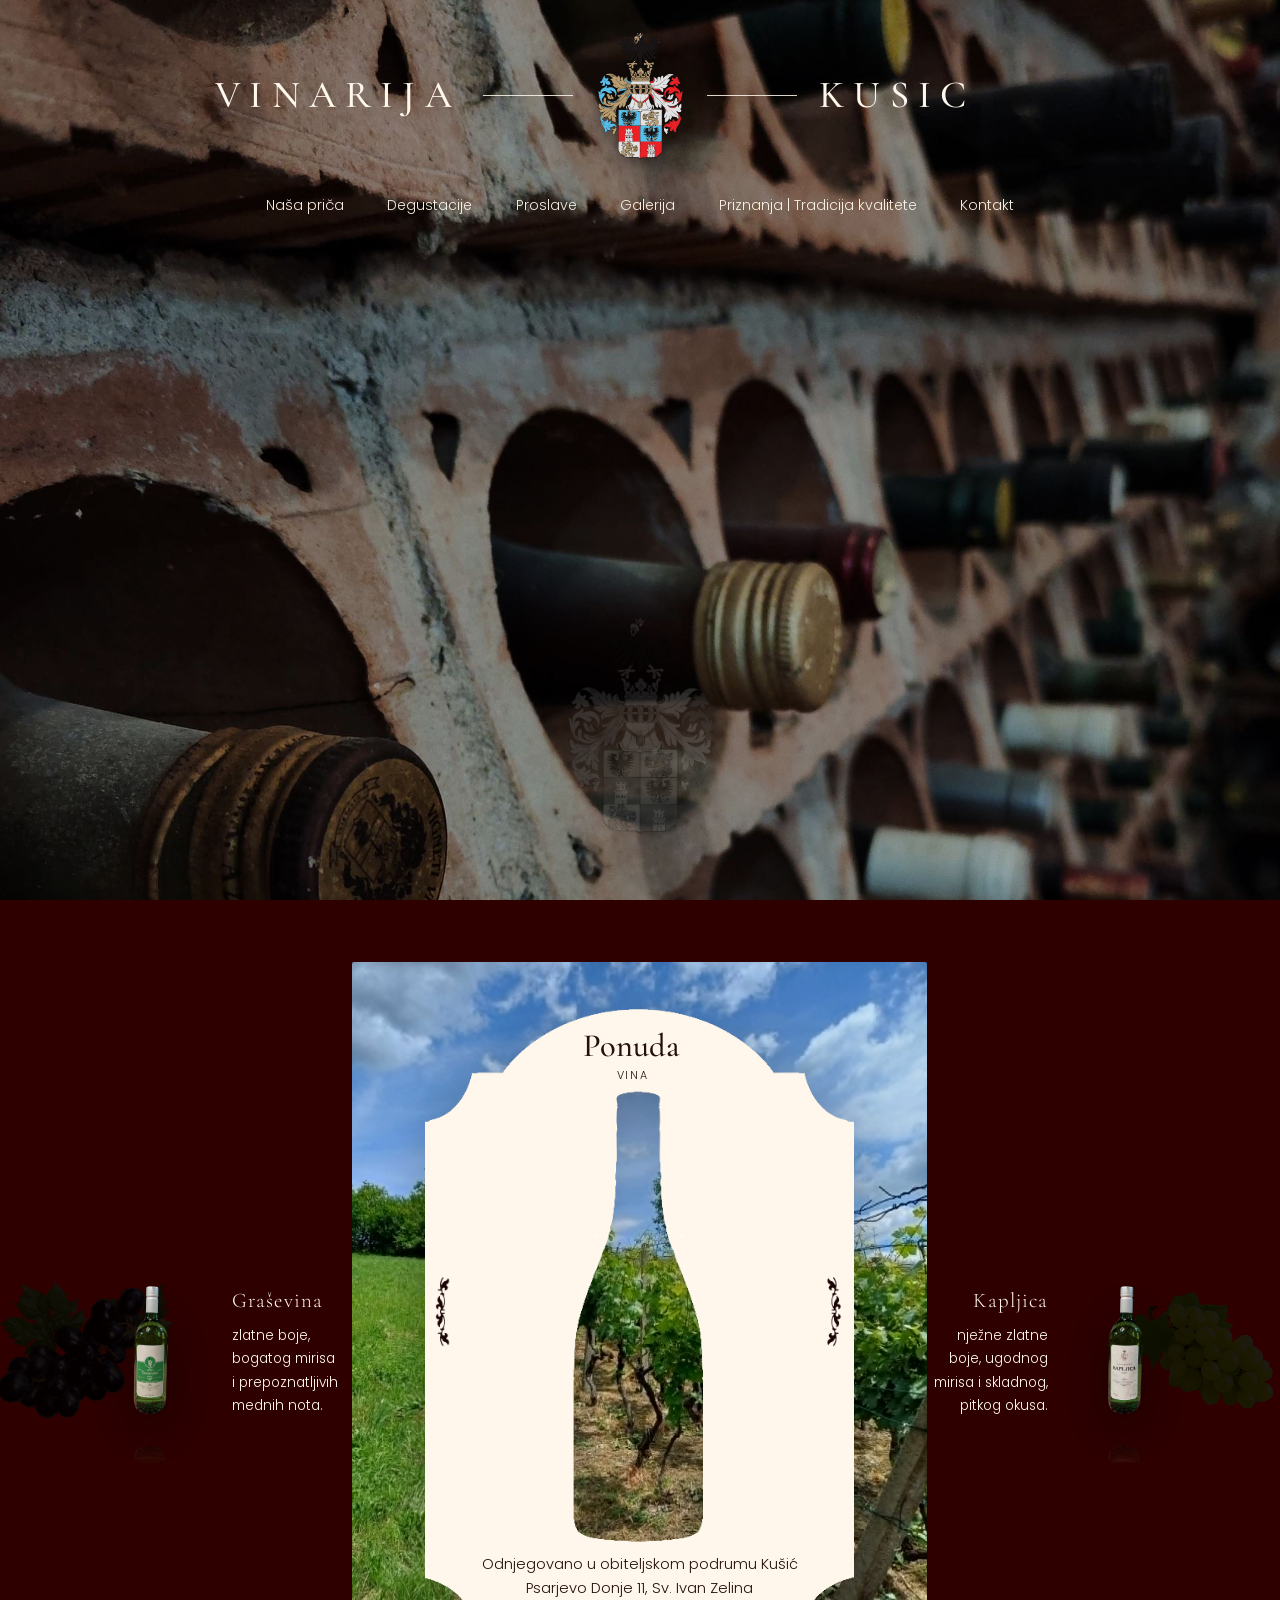
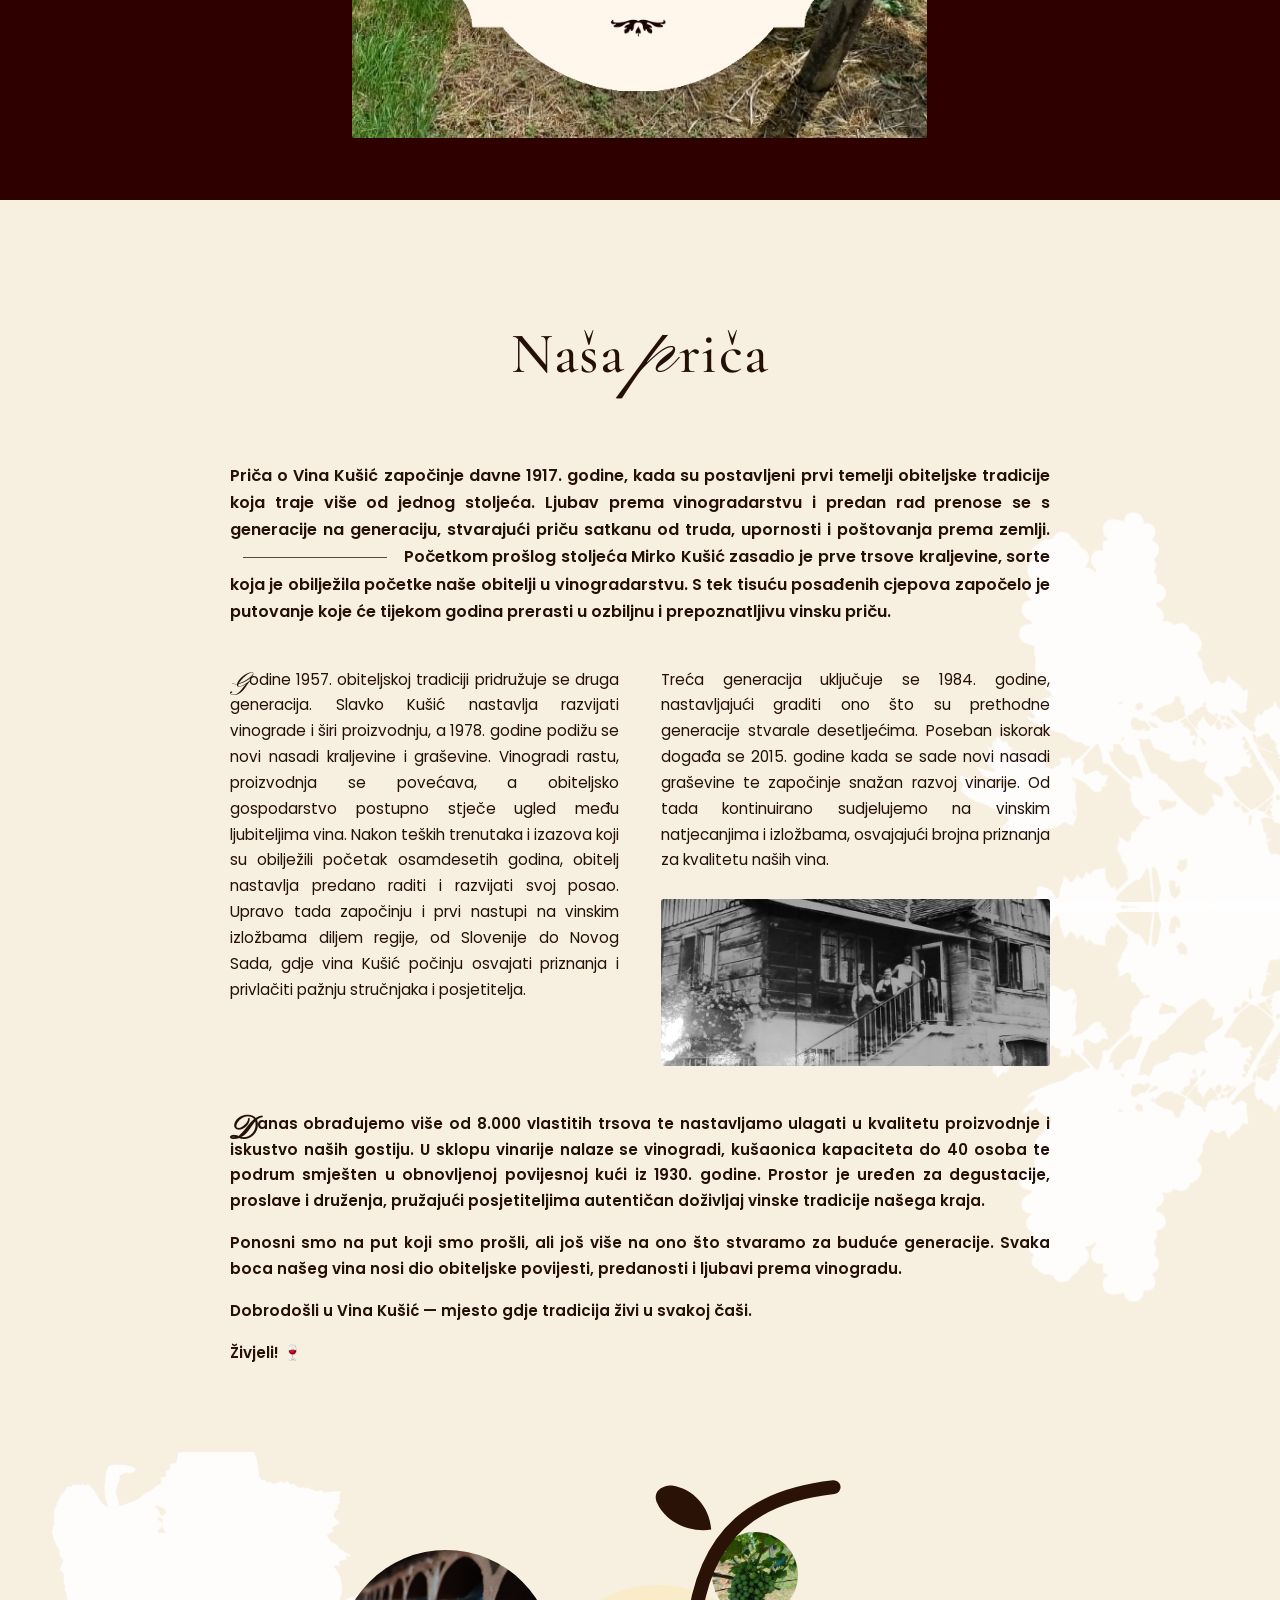
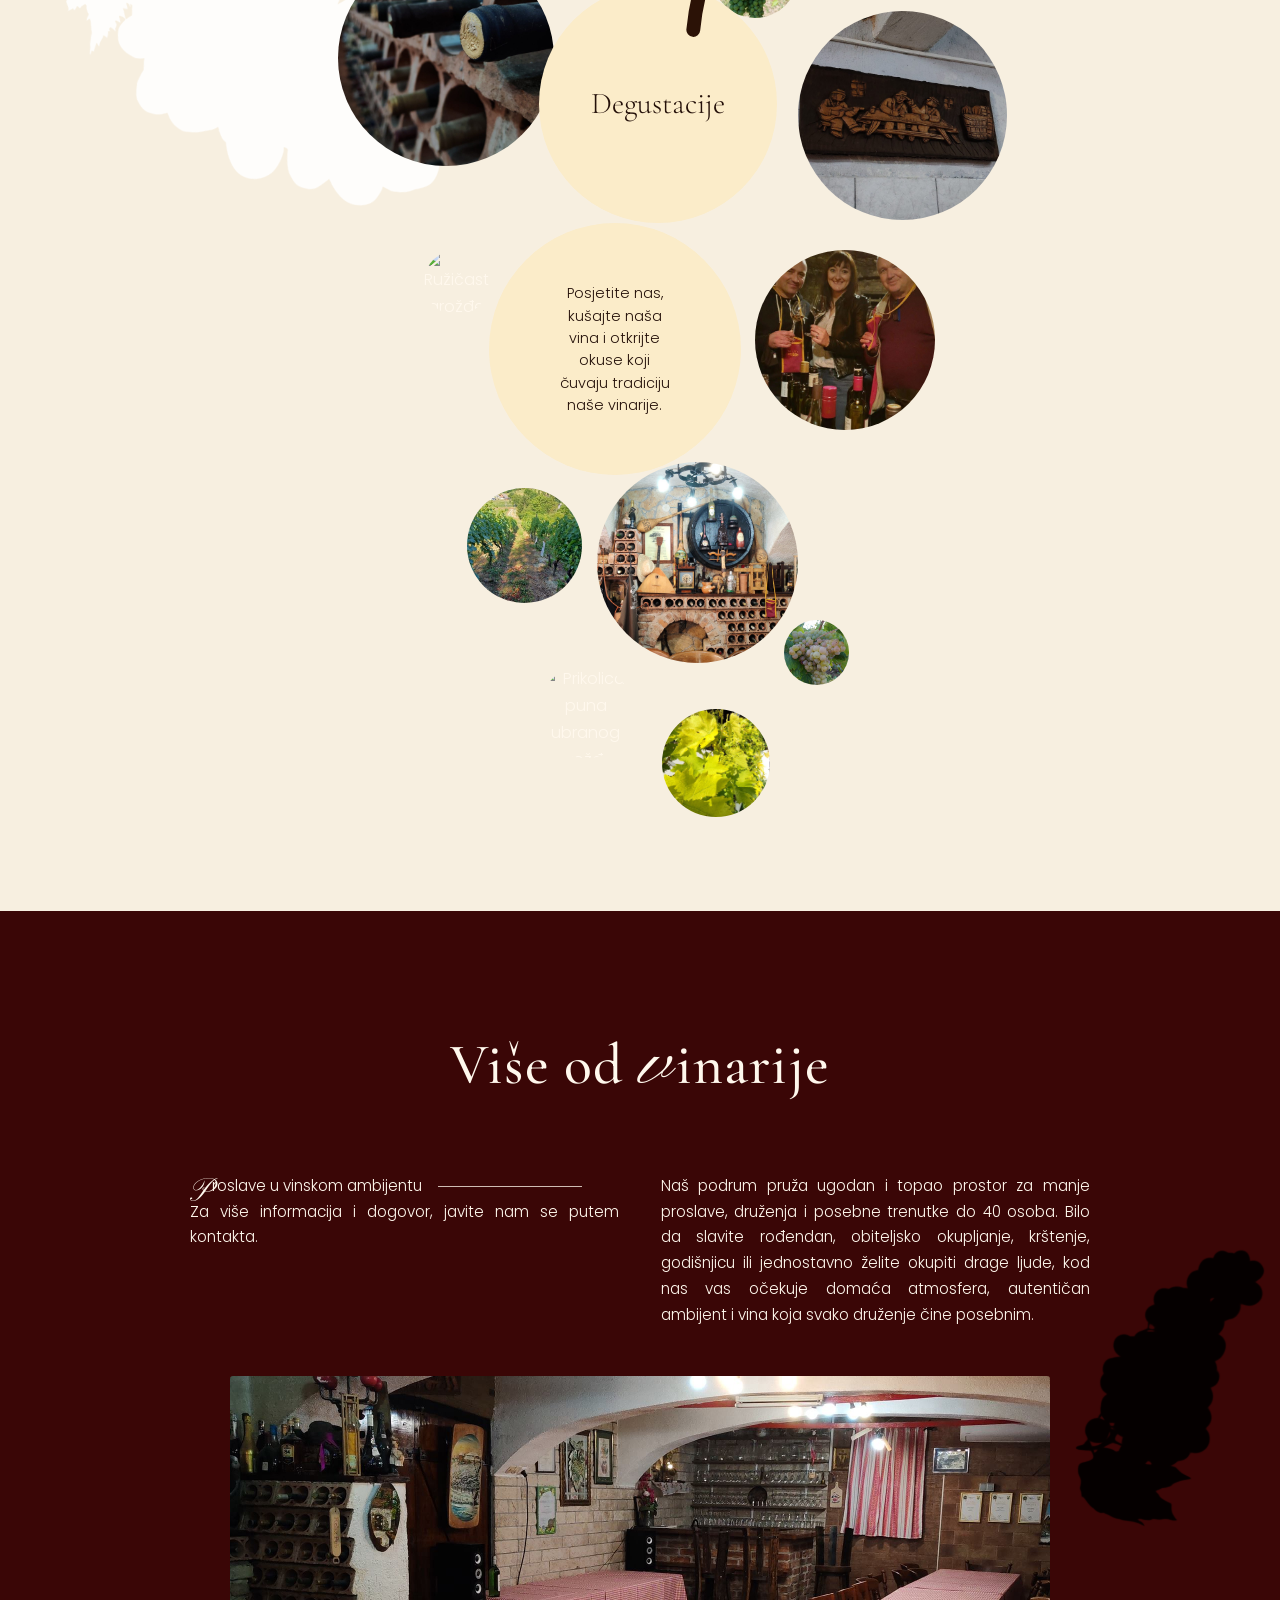
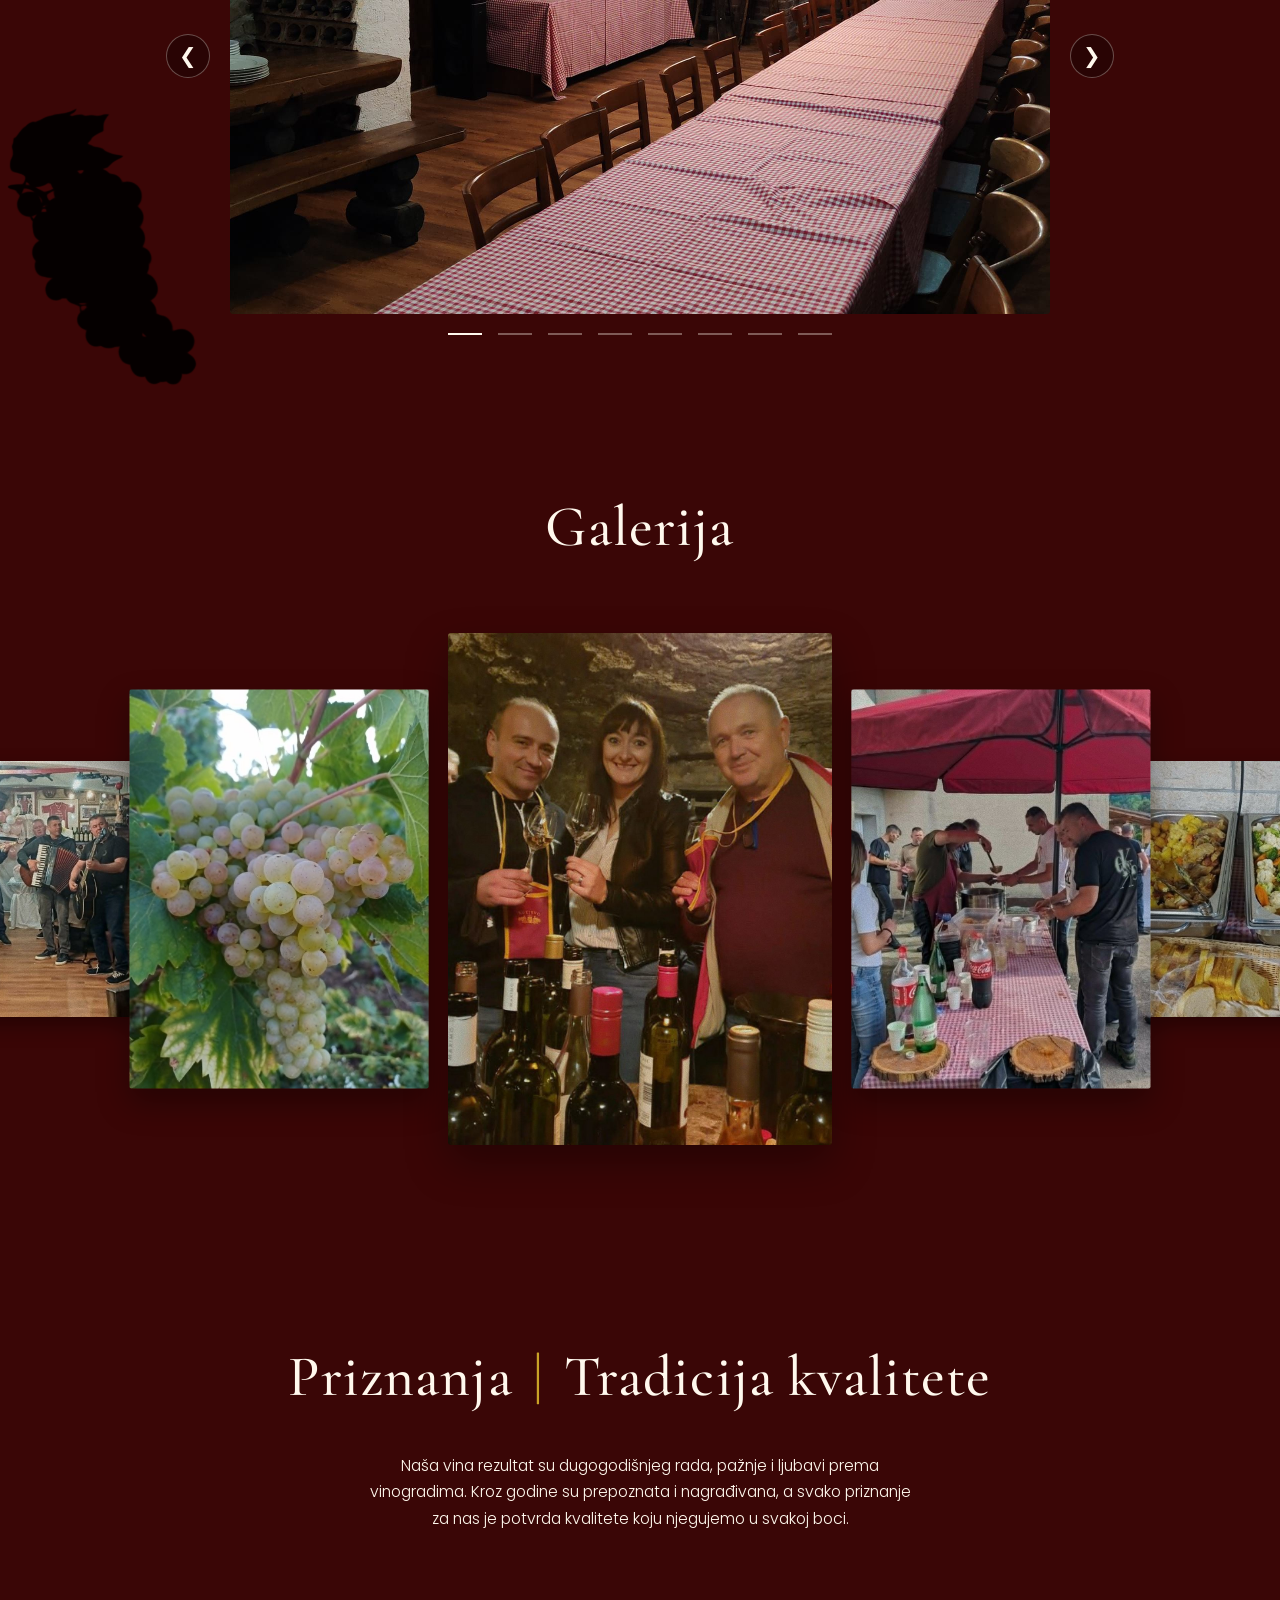
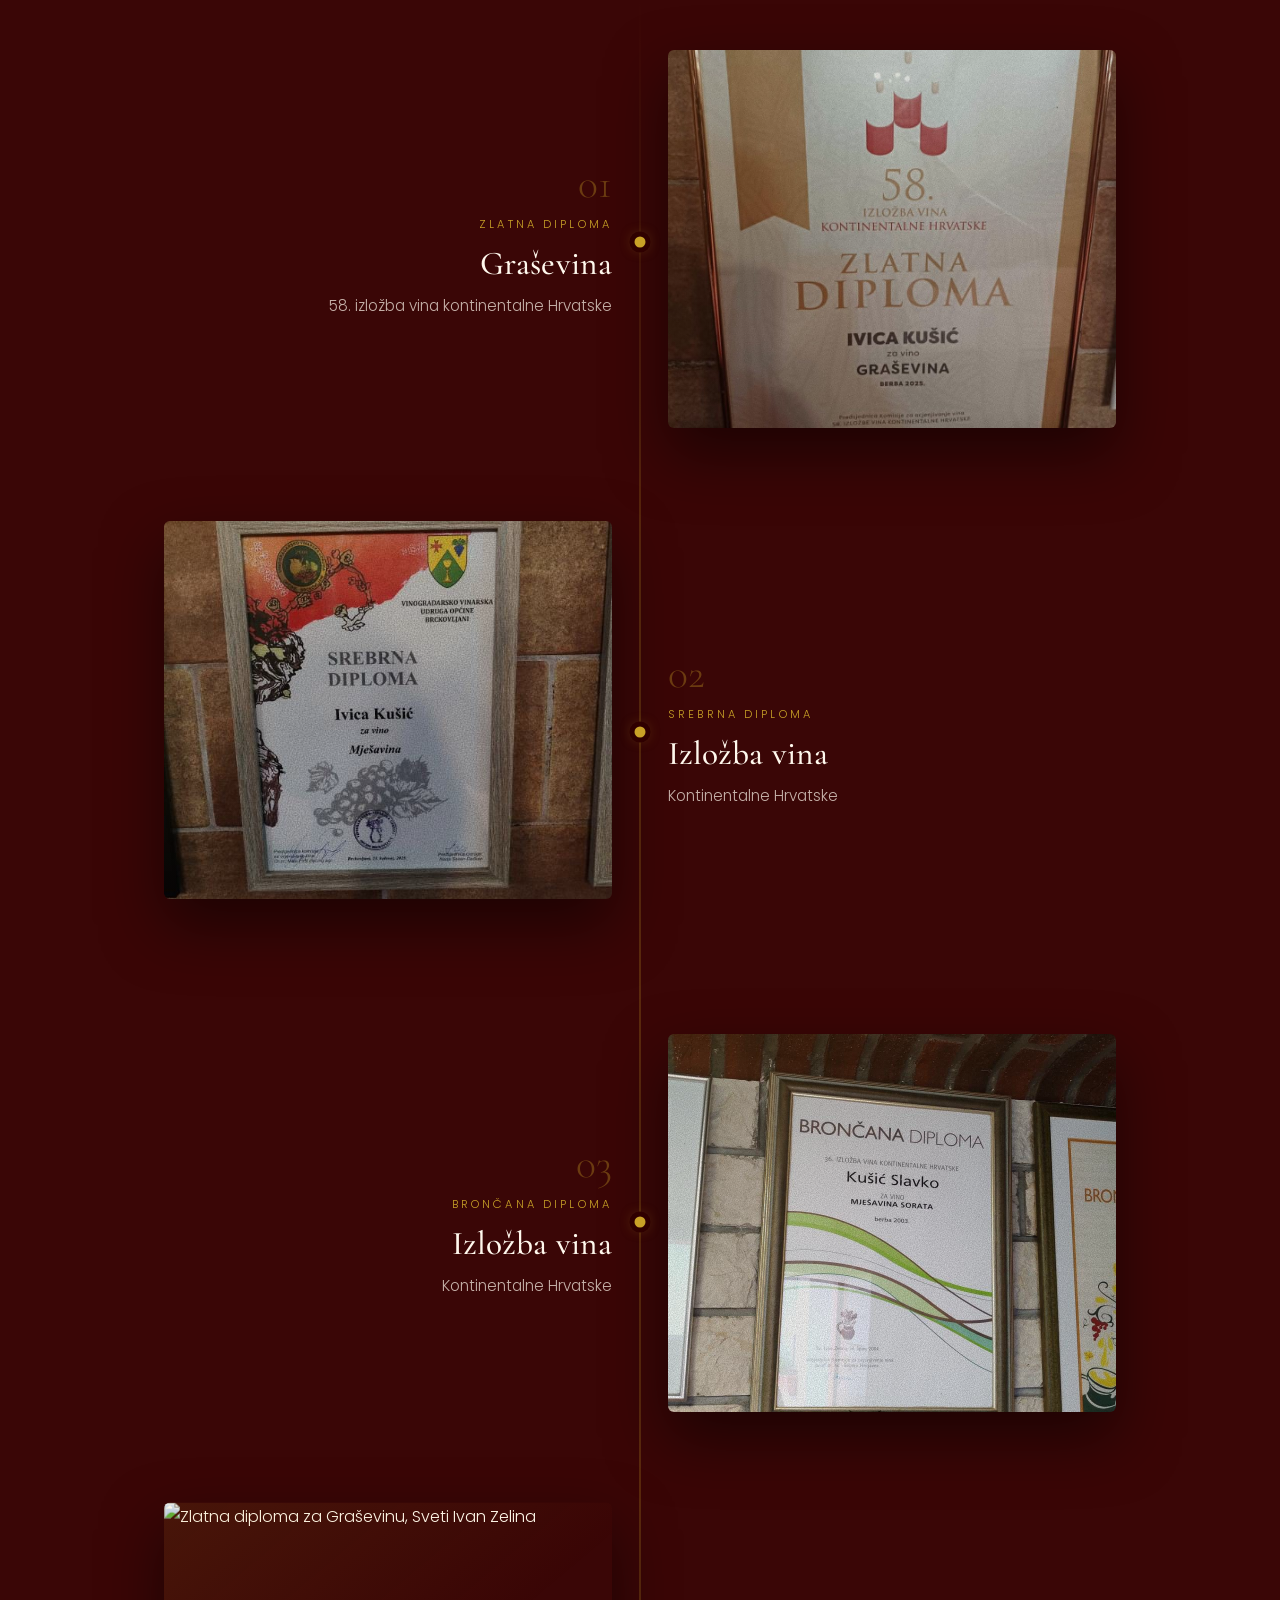
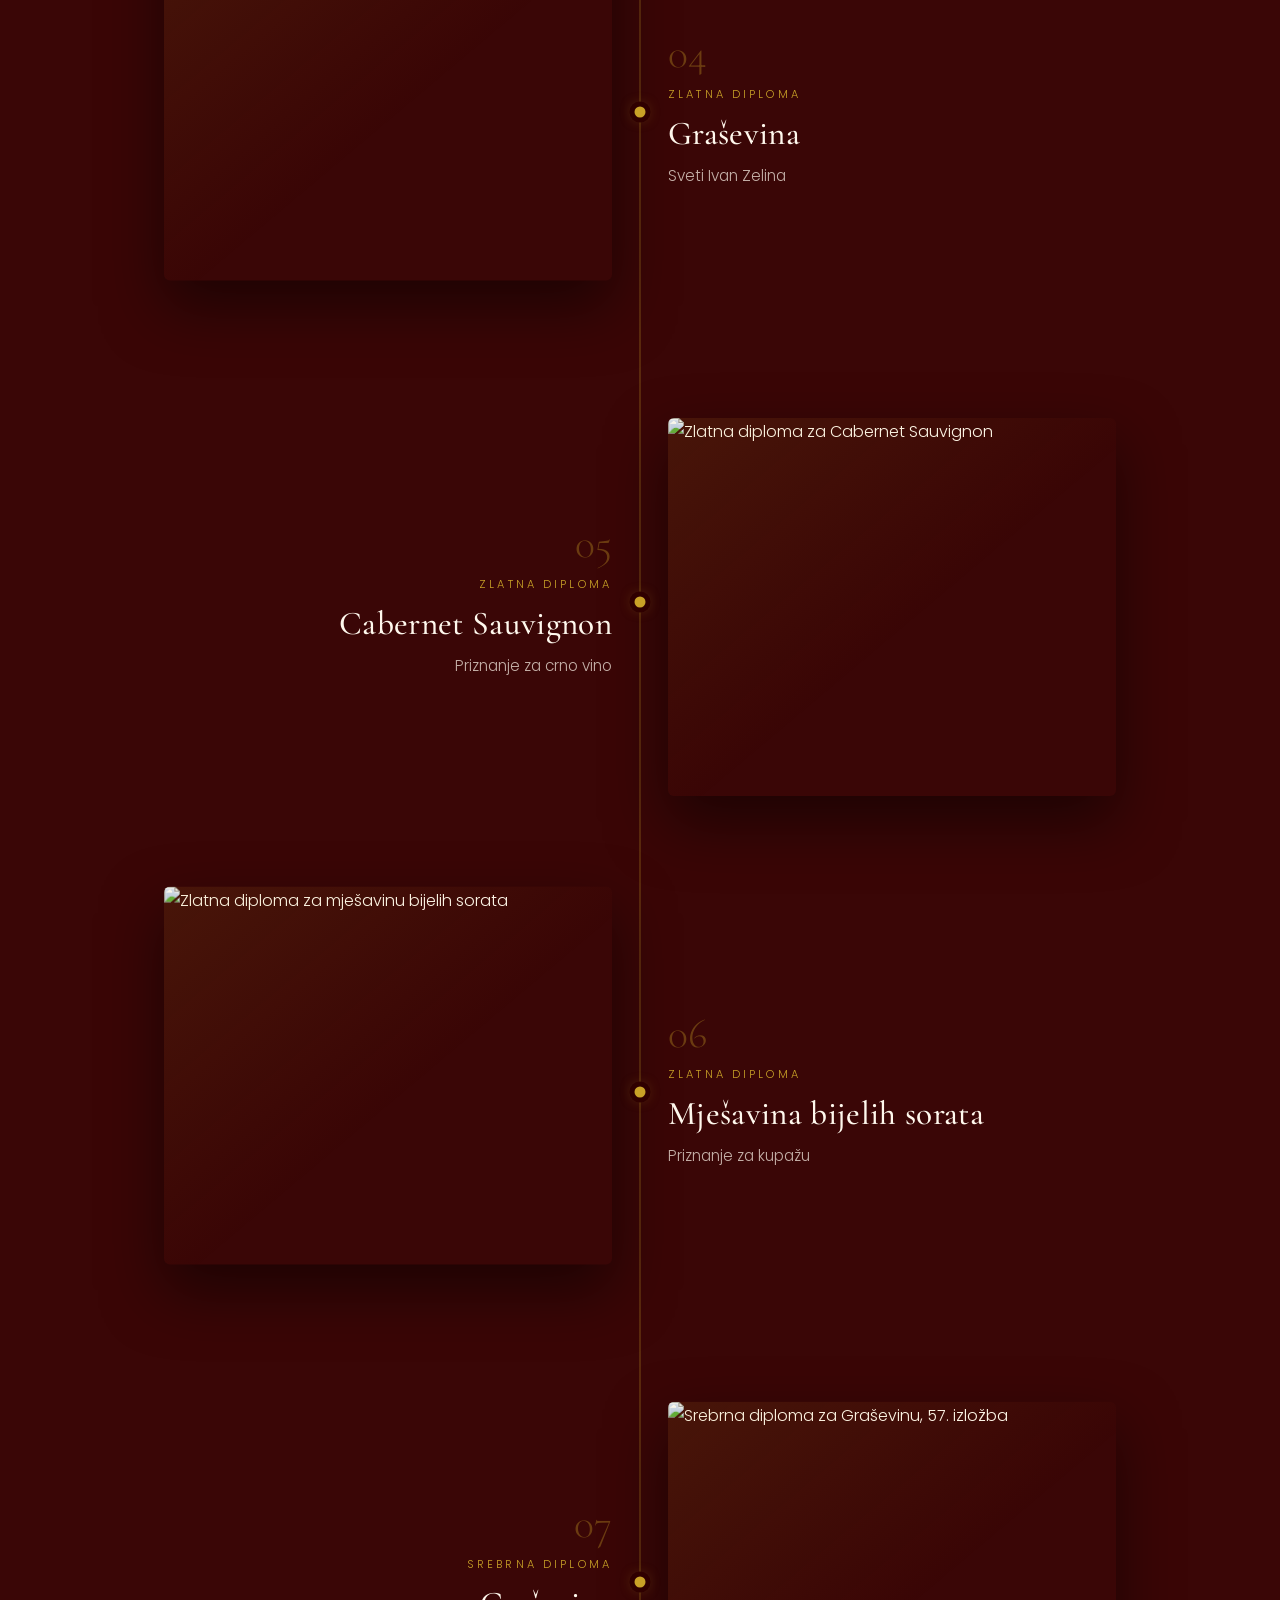
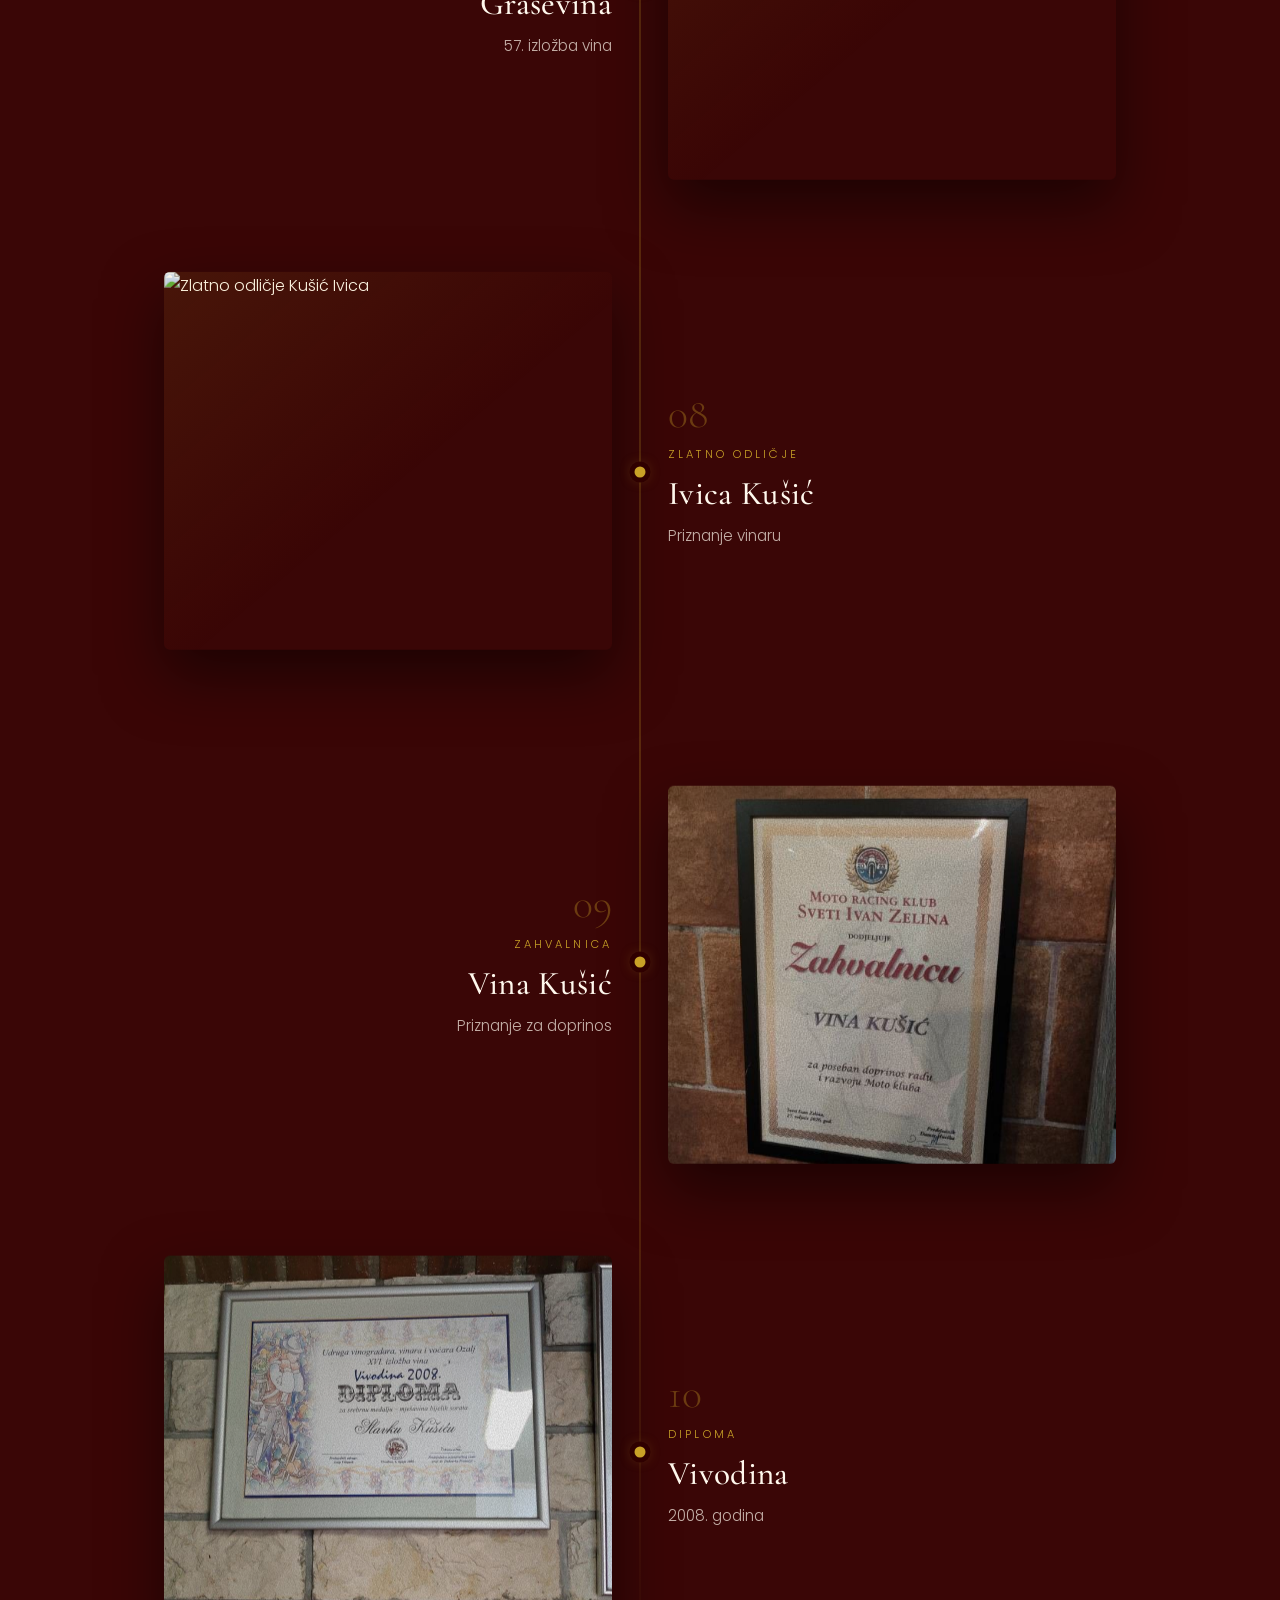
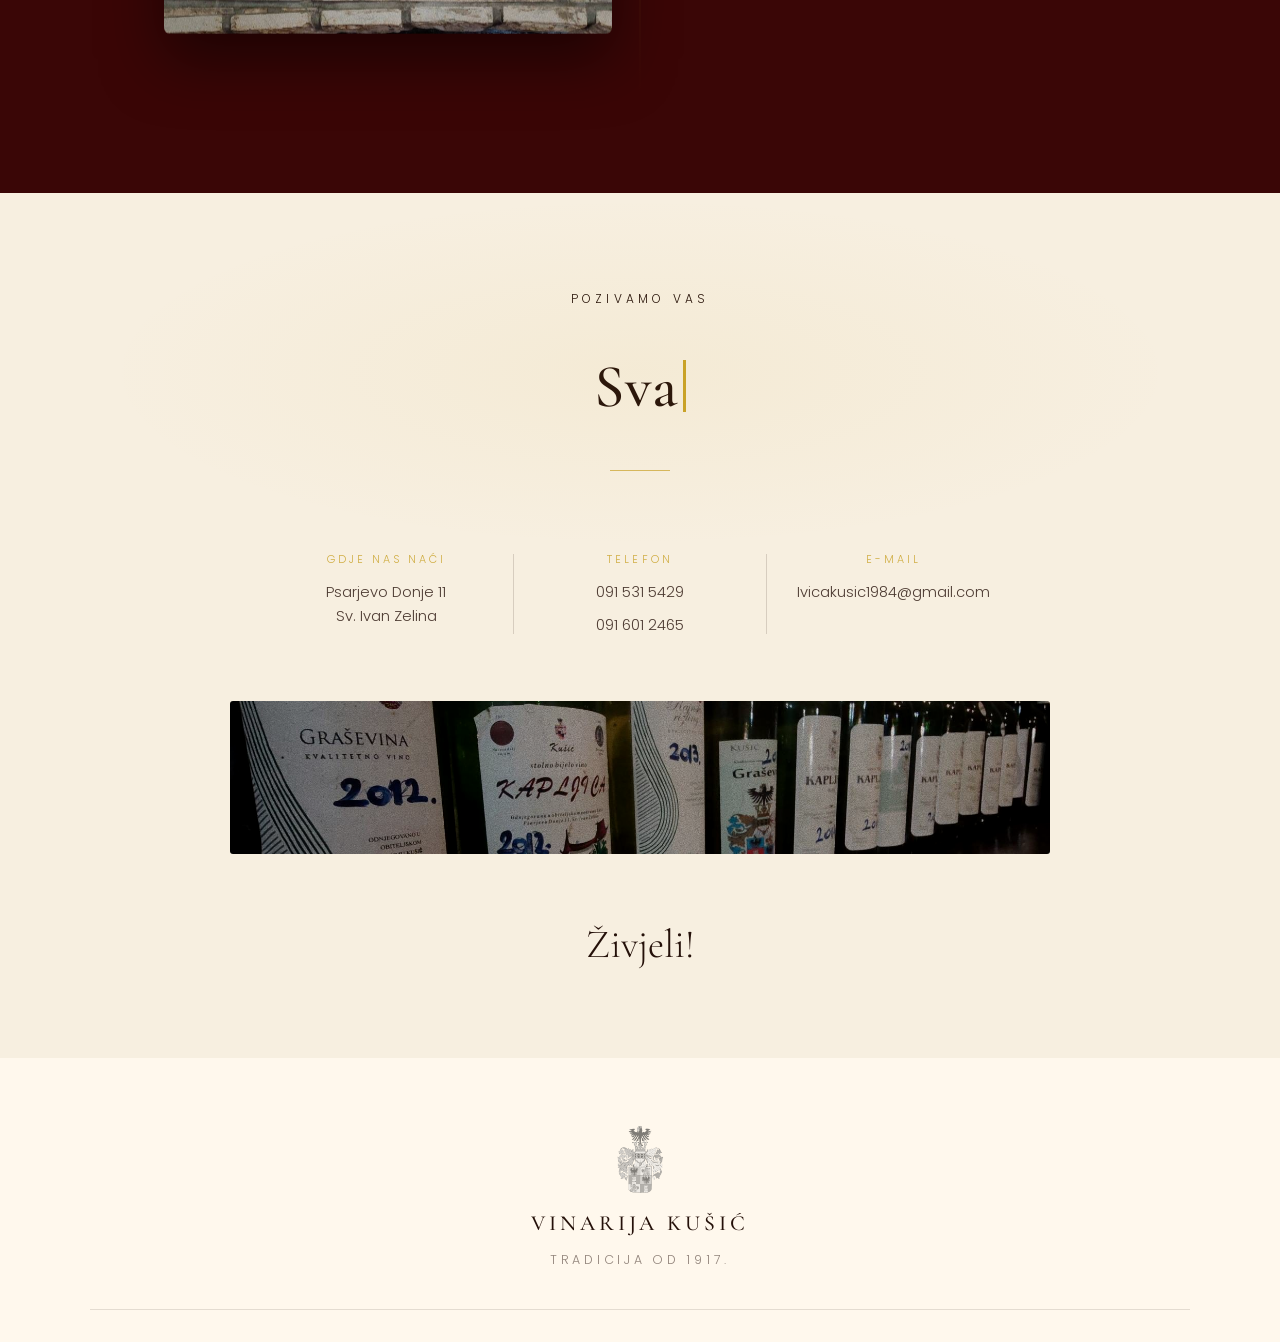
==== commit 214f7674: "Footer: samo logo + horizontalna linija (uklonjene kolone i copyright); Kontakt/Pozivamo vas pozadin" ====
--- a/index.html
+++ b/index.html
@@ -447,38 +447,6 @@
     </div>
 
     <div class="footer-divider" aria-hidden="true"></div>
-
-    <div class="footer-cols">
-      <div class="footer-col">
-        <p class="footer-col-label">Navigacija</p>
-        <nav aria-label="Footer navigacija">
-          <a href="#prica">Naša priča</a>
-          <a href="#degustacije">Degustacije</a>
-          <a href="#proslave">Proslave</a>
-          <a href="#galerija">Galerija</a>
-          <a href="#priznanja">Priznanja</a>
-          <a href="#kontakt">Kontakt</a>
-        </nav>
-      </div>
-      <div class="footer-col">
-        <p class="footer-col-label">Kontakt</p>
-        <address>
-          <a href="https://maps.google.com/?q=Psarjevo+Donje+11,+Sveti+Ivan+Zelina" target="_blank" rel="noopener">Psarjevo Donje 11<br>Sv. Ivan Zelina</a>
-          <a href="tel:+385915315429">091 531 5429</a>
-          <a href="mailto:Ivicakusic1984@gmail.com">Ivicakusic1984@gmail.com</a>
-        </address>
-      </div>
-      <div class="footer-col">
-        <p class="footer-col-label">Vina</p>
-        <a href="#ponuda">Graševina</a>
-        <a href="#ponuda">Kapljica</a>
-        <p class="footer-tagline">Odnjegovano u obiteljskom<br>podrumu od 1917. godine.</p>
-      </div>
-    </div>
-
-    <div class="footer-divider" aria-hidden="true"></div>
-
-    <p class="footer-copy">© <span id="god"></span> Vinarija Kušić — sva prava pridržana</p>
   </div>
 </footer>
 
--- a/css/style.css
+++ b/css/style.css
@@ -304,6 +304,10 @@
 
 /* ===== PRIZNANJA (editorial scrollytelling) ===== */
 .priznanja{background:var(--maroon);padding:5rem 0 6rem;overflow:hidden;overflow:clip;position:relative}
+@media (min-width:1025px){
+  .priznanja{background:#3a0606}
+  .award::before{box-shadow:0 0 0 5px #3a0606,0 0 14px rgba(201,162,39,.6)}
+}
 .priznanja .sec-title{margin-bottom:1.6rem}
 .priznanja-sep{color:var(--gold);font-weight:400;margin:0 .1em}
 .priznanja-text{max-width:560px;margin:0 auto 1rem;text-align:center;font-size:.98rem;opacity:.85}
@@ -360,7 +364,7 @@
 }
 
 /* ===== KONTAKT (Pozivamo vas + kontakt spojeno) ===== */
-.kontakt{background:var(--maroon-deep);color:var(--cream);padding:0 0 5rem}
+.kontakt{background:var(--cream-soft);color:var(--ink);padding:0 0 5rem}
 
 .kontakt-hero{text-align:center;padding:6rem 1.25rem 5rem;display:flex;flex-direction:column;align-items:center;gap:1.6rem;
   position:relative}
@@ -376,17 +380,17 @@
 .kontakt-info-col{display:flex;flex-direction:column;gap:.55rem;padding:0 1.5rem}
 .kontakt-info-label{font-size:.68rem;letter-spacing:.28em;text-transform:uppercase;
   color:var(--gold);opacity:.85;margin-bottom:.2rem}
-.kontakt-info-col a{font-size:.92rem;color:var(--cream);text-decoration:none;opacity:.8;
+.kontakt-info-col a{font-size:.92rem;color:var(--ink);text-decoration:none;opacity:.8;
   line-height:1.6;transition:opacity .2s}
 .kontakt-info-col a:hover{opacity:1}
-.kontakt-info-divider{width:1px;height:80px;background:rgba(255,248,237,.15);align-self:center}
+.kontakt-info-divider{width:1px;height:80px;background:rgba(36,16,9,.15);align-self:center}
 
 .kontakt-boce{max-width:820px;margin:0 auto}
 .kontakt-boce img{cursor:zoom-in;border-radius:3px;width:100%;
   filter:brightness(.85) contrast(1.05)}
 
 .zivjeli{font-family:var(--serif);font-size:clamp(1.8rem,3.4vw,2.5rem);text-align:center;
-  margin:3.5rem 0 0;color:var(--cream)}
+  margin:3.5rem 0 0;color:var(--ink)}
 
 @media(max-width:760px){
   .kontakt-hero{padding:4.5rem 1.25rem 4rem}
@@ -404,7 +408,7 @@
 .footer-name{font-family:var(--serif);font-size:1.35rem;font-weight:500;letter-spacing:.18em;text-transform:uppercase}
 .footer-est{font-size:.78rem;letter-spacing:.3em;text-transform:uppercase;opacity:.5}
 
-.footer-divider{height:1px;background:rgba(36,16,9,.12);margin:0 0 2.4rem}
+.footer-divider{height:1px;background:rgba(36,16,9,.12);margin:0}
 
 .footer-cols{display:grid;grid-template-columns:repeat(3,1fr);gap:2rem;margin-bottom:2.4rem}
 .footer-col-label{font-size:.7rem;letter-spacing:.25em;text-transform:uppercase;opacity:.45;margin-bottom:.9rem;font-weight:500}
@@ -426,8 +430,8 @@
 }
 
 /* ===== KONTAKT typewriter naslov ===== */
-.cta-label{font-size:clamp(.72rem,2vw,.75rem);letter-spacing:.35em;text-transform:uppercase;opacity:.55;color:var(--cream)}
-.cta-typewriter{font-family:var(--serif);font-size:clamp(1.7rem,5vw,3.8rem);font-weight:500;color:var(--cream);
+.cta-label{font-size:clamp(.72rem,2vw,.75rem);letter-spacing:.35em;text-transform:uppercase;opacity:.55;color:var(--ink)}
+.cta-typewriter{font-family:var(--serif);font-size:clamp(1.7rem,5vw,3.8rem);font-weight:500;color:var(--ink);
   letter-spacing:.02em;min-height:1.3em;display:flex;align-items:center;justify-content:center;flex-wrap:wrap;
   gap:0;padding:0 .5rem;max-width:100%}
 .cta-cursor{display:inline-block;width:3px;height:.85em;background:var(--gold);margin-left:4px;
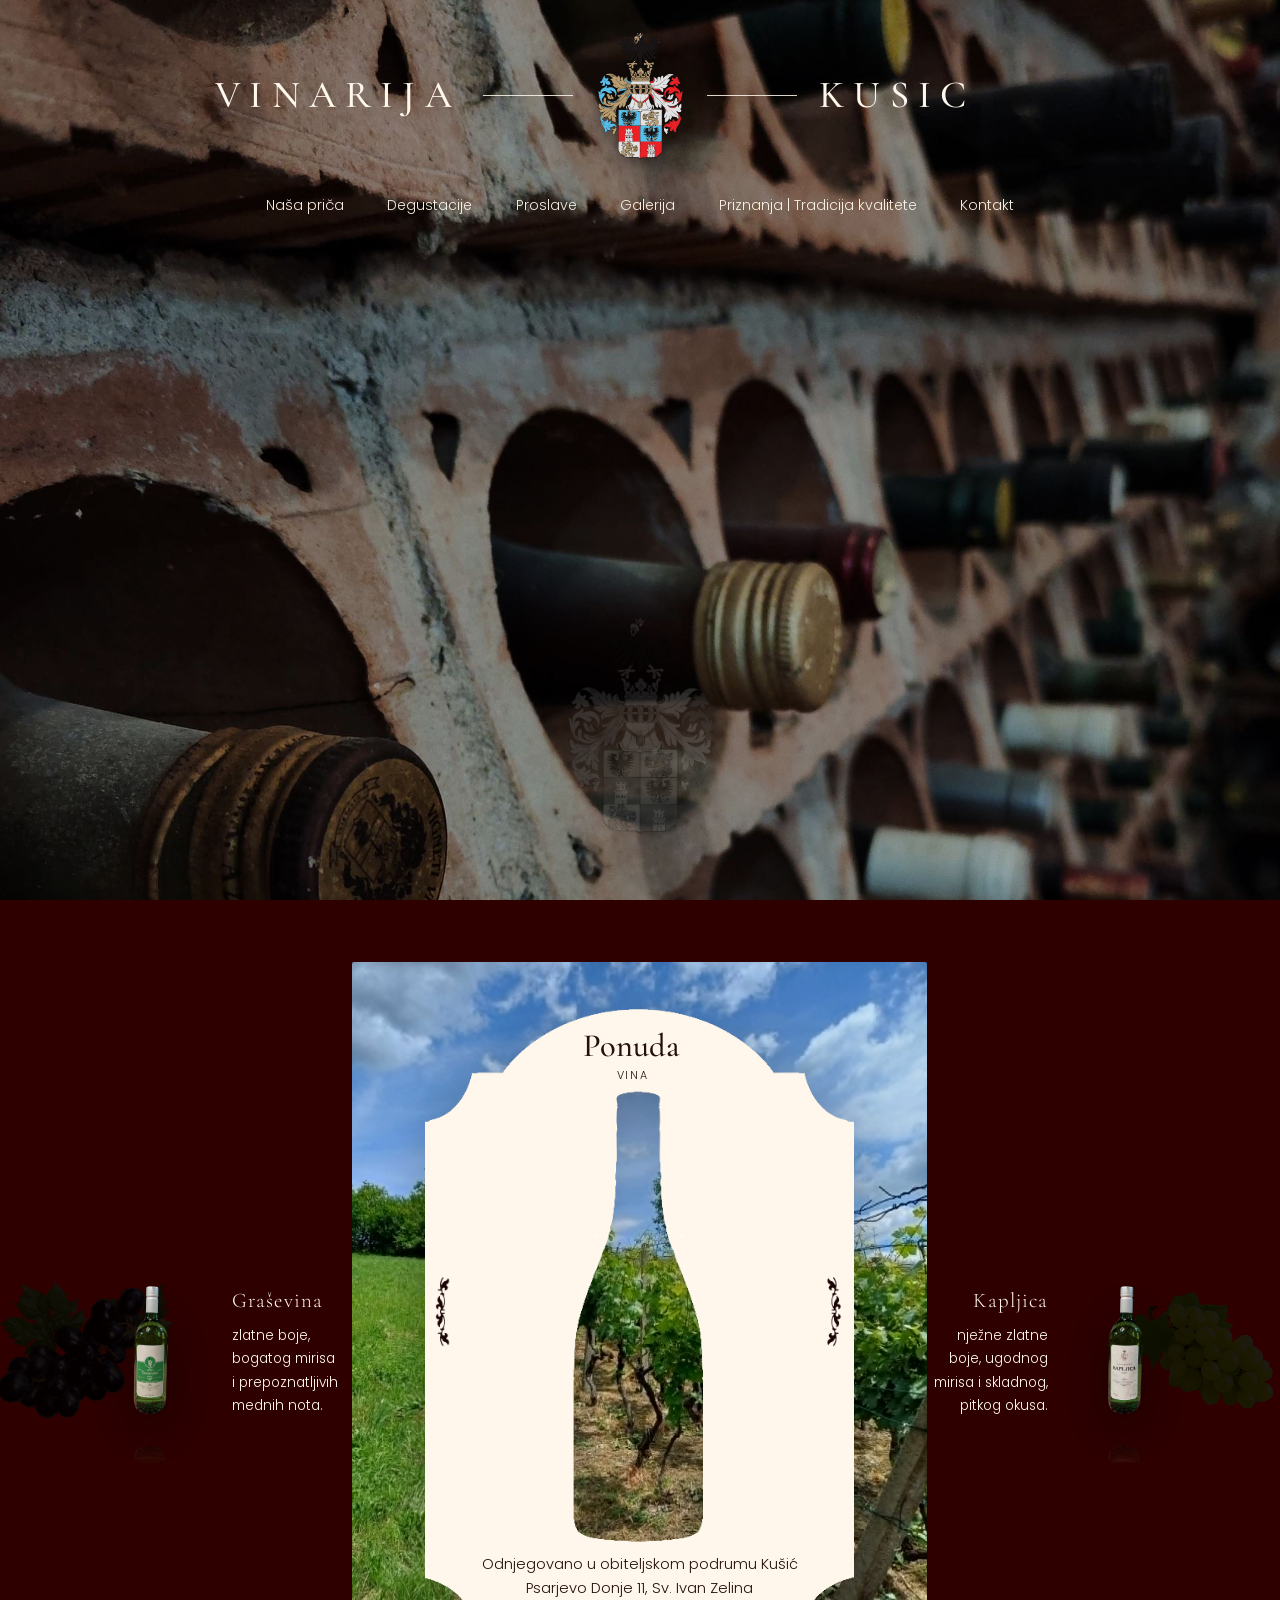
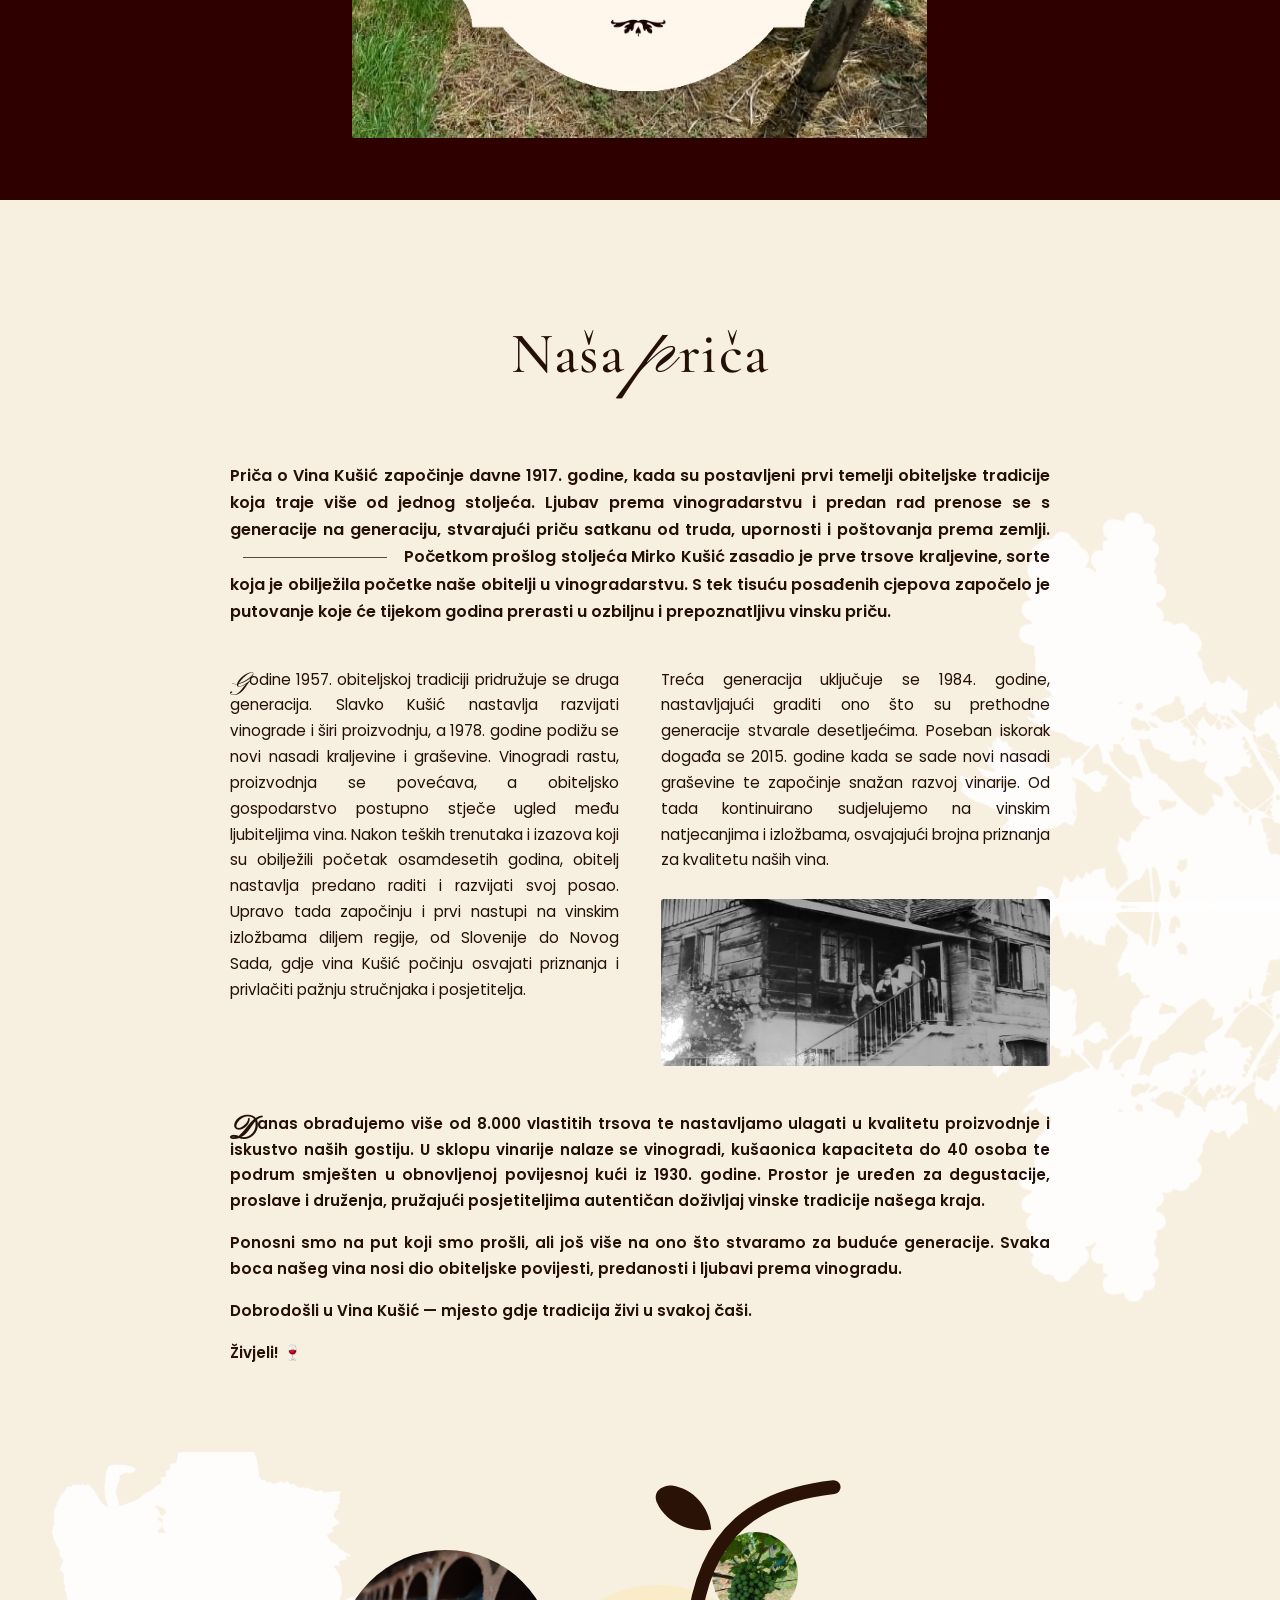
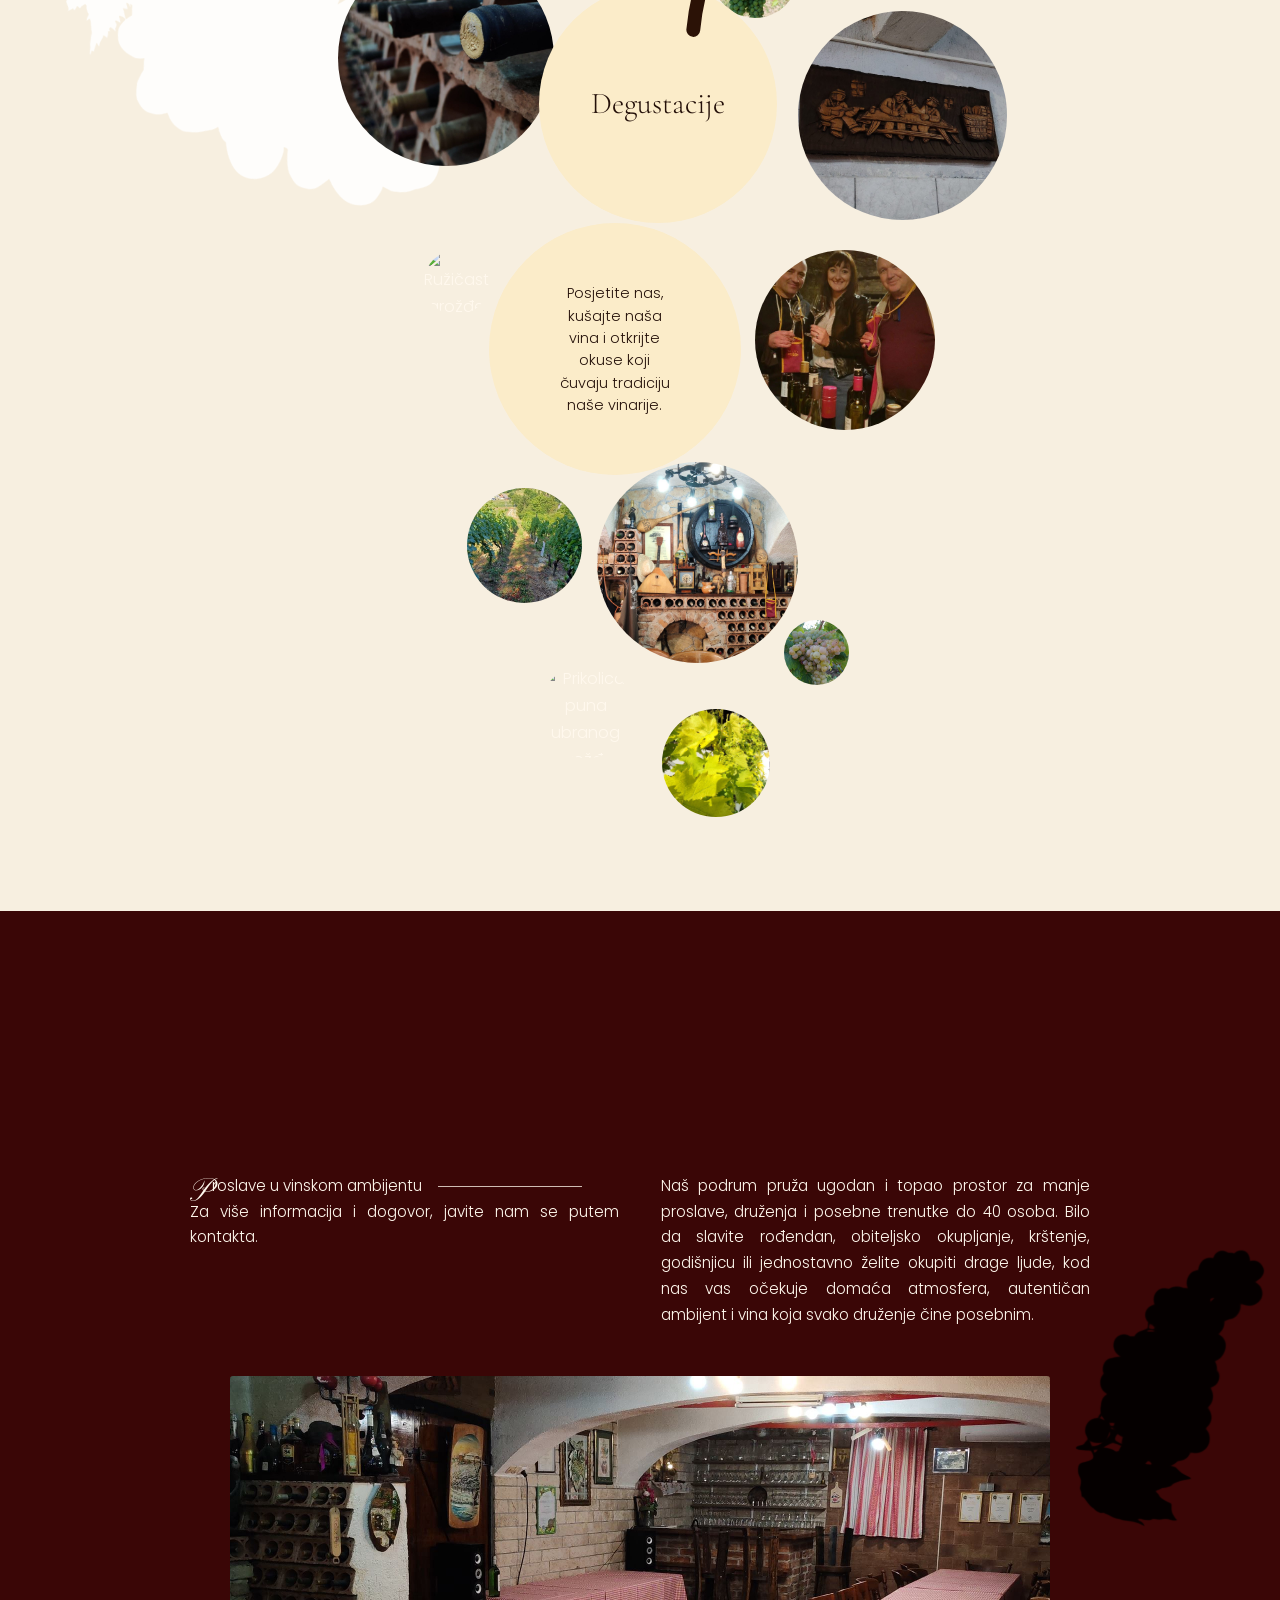
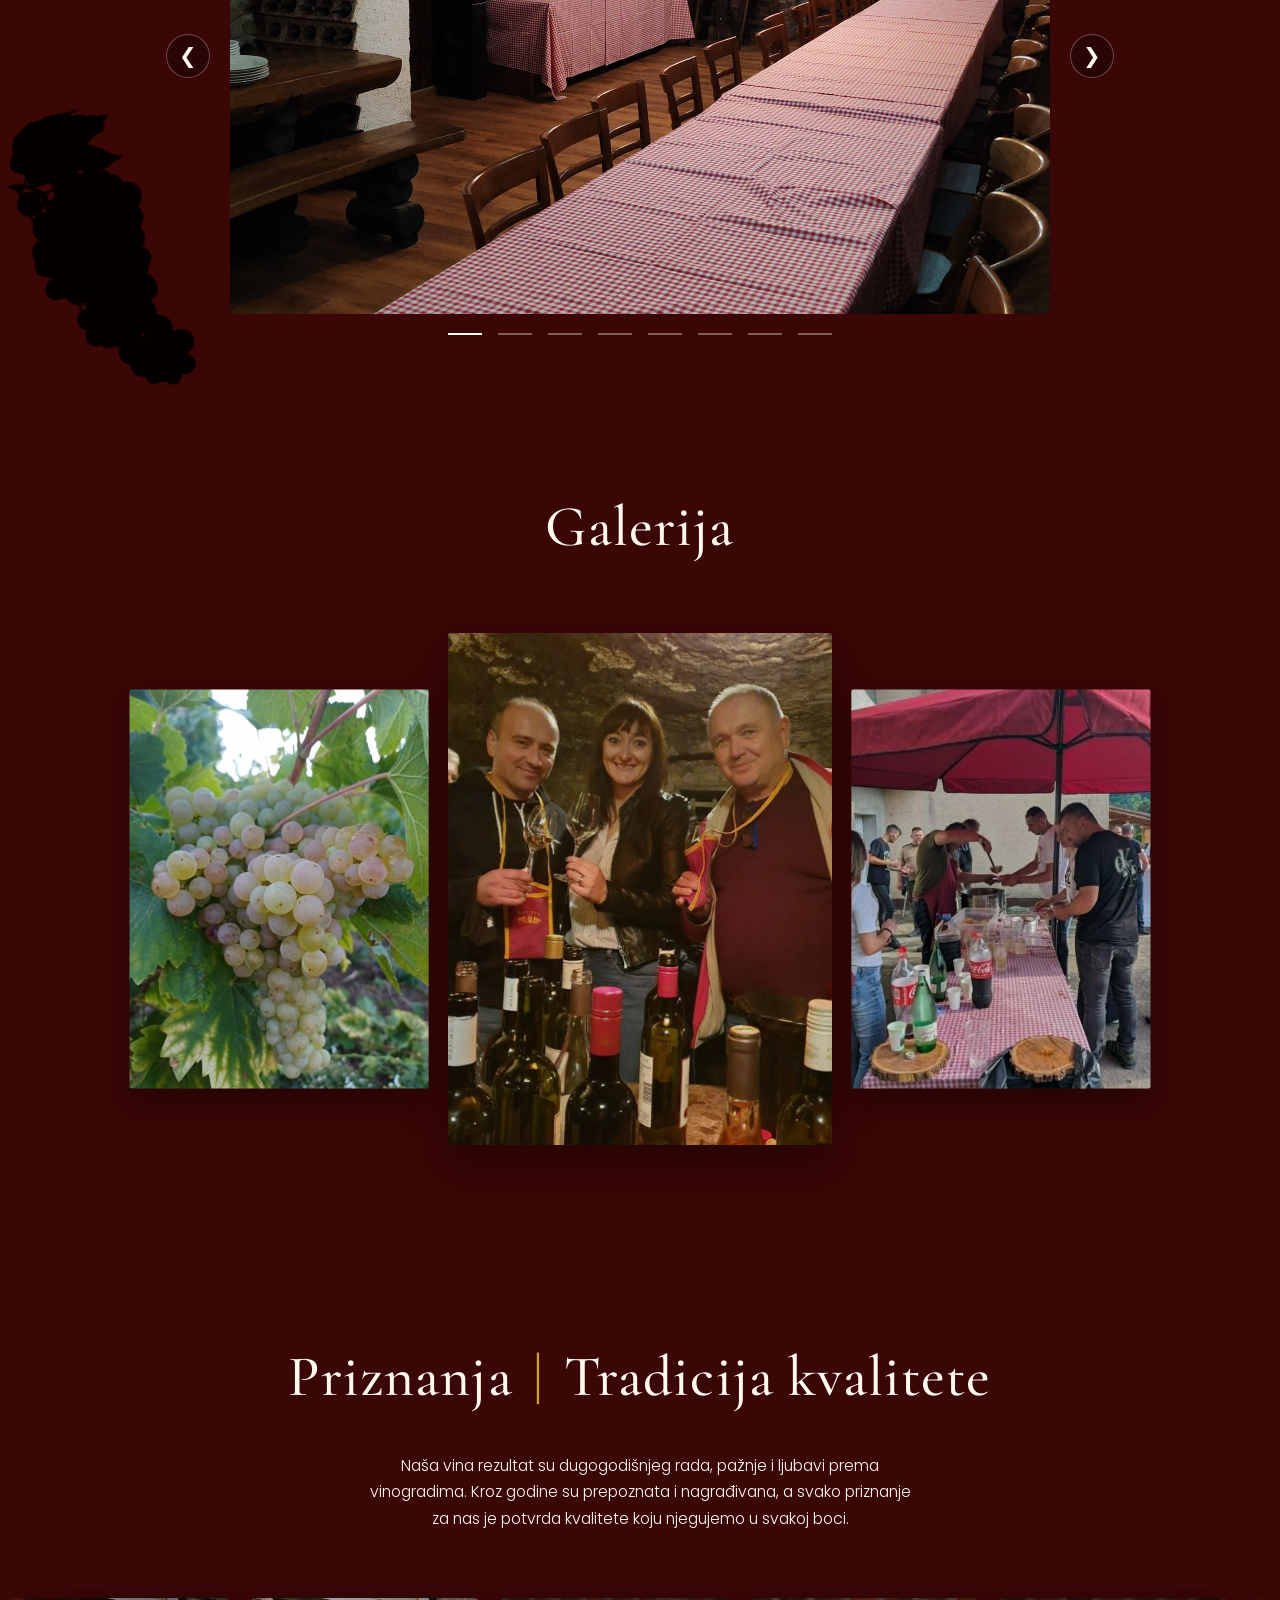
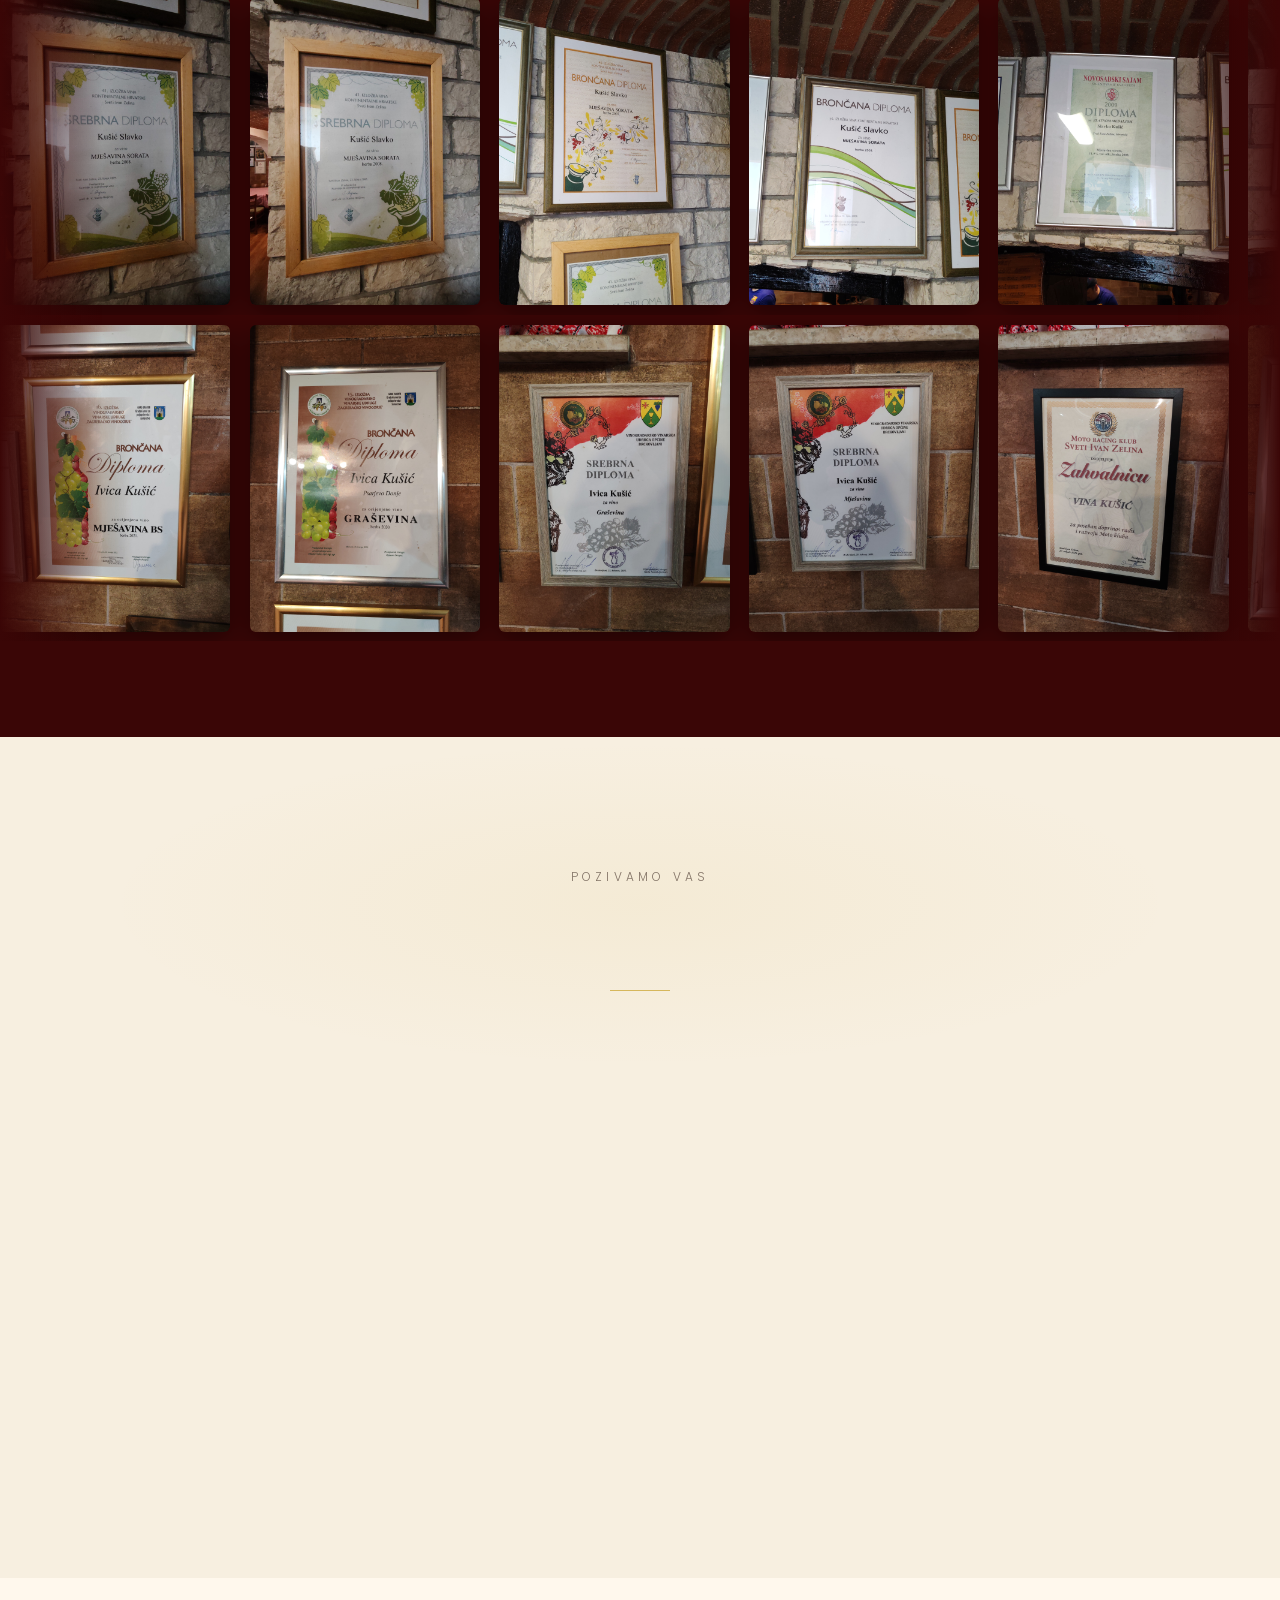
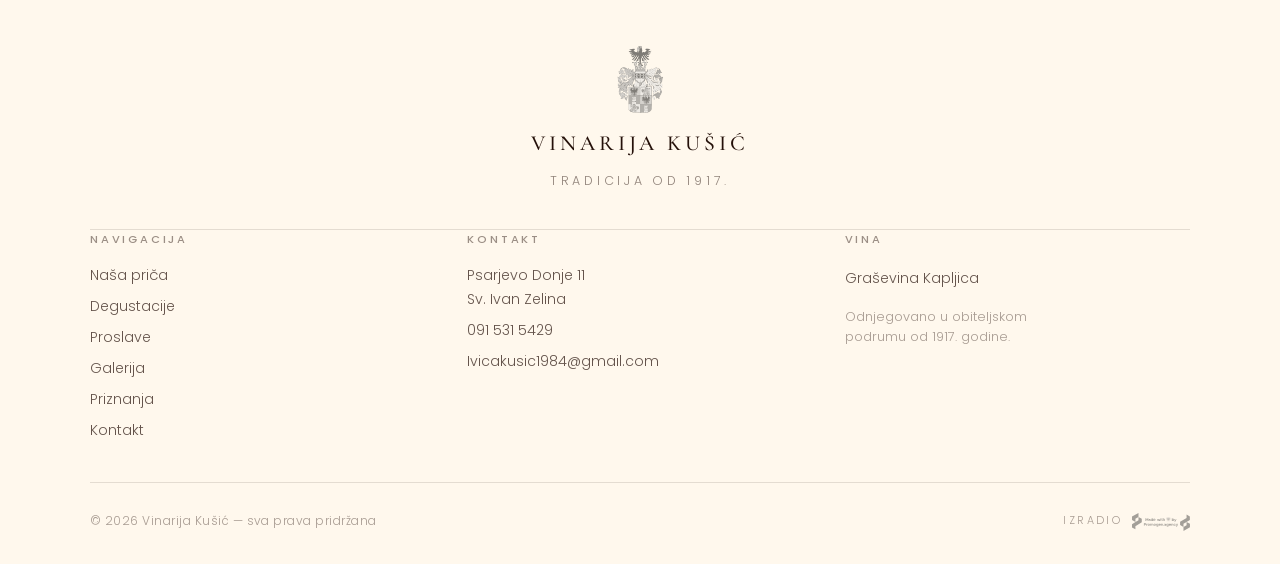
==== commit 96f50b53: "Priznanja: marquee u dva reda (34 nagrade); Footer: brzi linkovi + kontakt + Promogen kredit - Sekci" ====
--- a/index.html
+++ b/index.html
@@ -276,129 +276,89 @@
     godine su prepoznata i nagrađivana, a svako priznanje za nas je potvrda kvalitete koju
     njegujemo u svakoj boci.</p>
   </div>
-  <div class="awards">
-    <div class="awards-line" aria-hidden="true"></div>
-
-    <article class="award reveal">
-      <figure class="award-media">
-        <img class="award-img" src="assets/img/dip-zlatna.jpg" alt="Zlatna diploma za Graševinu" data-lightbox="Zlatna diploma — Graševina, 58. izložba vina kontinentalne Hrvatske" loading="lazy">
-      </figure>
-      <div class="award-body">
-        <span class="award-index">01</span>
-        <span class="award-label">Zlatna diploma</span>
-        <h3 class="award-title">Graševina</h3>
-        <p class="award-desc">58. izložba vina kontinentalne Hrvatske</p>
-      </div>
-    </article>
-
-    <article class="award reveal">
-      <figure class="award-media">
-        <img class="award-img" src="assets/img/dip-srebrna.jpg" alt="Srebrna diploma" data-lightbox="Srebrna diploma — Izložba vina kontinentalne Hrvatske" loading="lazy">
-      </figure>
-      <div class="award-body">
-        <span class="award-index">02</span>
-        <span class="award-label">Srebrna diploma</span>
-        <h3 class="award-title">Izložba vina</h3>
-        <p class="award-desc">Kontinentalne Hrvatske</p>
-      </div>
-    </article>
-
-    <article class="award reveal">
-      <figure class="award-media">
-        <img class="award-img" src="assets/img/dip-broncana.jpg" alt="Brončana diploma" data-lightbox="Brončana diploma — Izložba vina kontinentalne Hrvatske" loading="lazy">
-      </figure>
-      <div class="award-body">
-        <span class="award-index">03</span>
-        <span class="award-label">Brončana diploma</span>
-        <h3 class="award-title">Izložba vina</h3>
-        <p class="award-desc">Kontinentalne Hrvatske</p>
-      </div>
-    </article>
-
-    <article class="award reveal">
-      <figure class="award-media">
-        <img class="award-img" src="assets/img/dip-zlatna-zelina.jpg" alt="Zlatna diploma za Graševinu, Sveti Ivan Zelina" data-lightbox="Zlatna diploma — Graševina, Sveti Ivan Zelina" loading="lazy">
-      </figure>
-      <div class="award-body">
-        <span class="award-index">04</span>
-        <span class="award-label">Zlatna diploma</span>
-        <h3 class="award-title">Graševina</h3>
-        <p class="award-desc">Sveti Ivan Zelina</p>
-      </div>
-    </article>
-
-    <article class="award reveal">
-      <figure class="award-media">
-        <img class="award-img" src="assets/img/dip-zlatna-cabernet.jpg" alt="Zlatna diploma za Cabernet Sauvignon" data-lightbox="Zlatna diploma — Cabernet Sauvignon" loading="lazy">
-      </figure>
-      <div class="award-body">
-        <span class="award-index">05</span>
-        <span class="award-label">Zlatna diploma</span>
-        <h3 class="award-title">Cabernet Sauvignon</h3>
-        <p class="award-desc">Priznanje za crno vino</p>
-      </div>
-    </article>
-
-    <article class="award reveal">
-      <figure class="award-media">
-        <img class="award-img" src="assets/img/dip-zlatna-mjesavina.jpg" alt="Zlatna diploma za mješavinu bijelih sorata" data-lightbox="Zlatna diploma — Mješavina bijelih sorata" loading="lazy">
-      </figure>
-      <div class="award-body">
-        <span class="award-index">06</span>
-        <span class="award-label">Zlatna diploma</span>
-        <h3 class="award-title">Mješavina bijelih sorata</h3>
-        <p class="award-desc">Priznanje za kupažu</p>
-      </div>
-    </article>
-
-    <article class="award reveal">
-      <figure class="award-media">
-        <img class="award-img" src="assets/img/dip-srebrna-57.jpg" alt="Srebrna diploma za Graševinu, 57. izložba" data-lightbox="Srebrna diploma — Graševina, 57. izložba vina" loading="lazy">
-      </figure>
-      <div class="award-body">
-        <span class="award-index">07</span>
-        <span class="award-label">Srebrna diploma</span>
-        <h3 class="award-title">Graševina</h3>
-        <p class="award-desc">57. izložba vina</p>
-      </div>
-    </article>
-
-    <article class="award reveal">
-      <figure class="award-media">
-        <img class="award-img" src="assets/img/dip-zlatno-odlicje.jpg" alt="Zlatno odličje Kušić Ivica" data-lightbox="Zlatno odličje — Kušić Ivica" loading="lazy">
-      </figure>
-      <div class="award-body">
-        <span class="award-index">08</span>
-        <span class="award-label">Zlatno odličje</span>
-        <h3 class="award-title">Ivica Kušić</h3>
-        <p class="award-desc">Priznanje vinaru</p>
-      </div>
-    </article>
-
-    <article class="award reveal">
-      <figure class="award-media">
-        <img class="award-img" src="assets/img/dip-zahvalnica.jpg" alt="Zahvalnica Vina Kušić" data-lightbox="Zahvalnica — Vina Kušić" loading="lazy">
-      </figure>
-      <div class="award-body">
-        <span class="award-index">09</span>
-        <span class="award-label">Zahvalnica</span>
-        <h3 class="award-title">Vina Kušić</h3>
-        <p class="award-desc">Priznanje za doprinos</p>
-      </div>
-    </article>
-
-    <article class="award reveal">
-      <figure class="award-media">
-        <img class="award-img" src="assets/img/dip-vivodina.jpg" alt="Diploma Vivodina 2008" data-lightbox="Diploma — Vivodina 2008." loading="lazy">
-      </figure>
-      <div class="award-body">
-        <span class="award-index">10</span>
-        <span class="award-label">Diploma</span>
-        <h3 class="award-title">Vivodina</h3>
-        <p class="award-desc">2008. godina</p>
-      </div>
-    </article>
-
+
+  <div class="marquee-wrap reveal">
+    <!-- Red 1: lijevo -->
+    <div class="marquee-row" aria-label="Diplome i nagrade — red 1">
+      <div class="marquee-track marquee-left">
+        <button class="mq-card" data-lightbox="Nagrada — Vinarija Kušić"><img src="assets/img/nagrada-01.jpg" alt="Diploma Vinarije Kušić" loading="lazy"></button>
+        <button class="mq-card" data-lightbox="Nagrada — Vinarija Kušić"><img src="assets/img/nagrada-02.jpg" alt="Diploma Vinarije Kušić" loading="lazy"></button>
+        <button class="mq-card" data-lightbox="Nagrada — Vinarija Kušić"><img src="assets/img/nagrada-03.jpg" alt="Diploma Vinarije Kušić" loading="lazy"></button>
+        <button class="mq-card" data-lightbox="Nagrada — Vinarija Kušić"><img src="assets/img/nagrada-04.jpg" alt="Diploma Vinarije Kušić" loading="lazy"></button>
+        <button class="mq-card" data-lightbox="Nagrada — Vinarija Kušić"><img src="assets/img/nagrada-05.jpg" alt="Diploma Vinarije Kušić" loading="lazy"></button>
+        <button class="mq-card" data-lightbox="Nagrada — Vinarija Kušić"><img src="assets/img/nagrada-06.jpg" alt="Diploma Vinarije Kušić" loading="lazy"></button>
+        <button class="mq-card" data-lightbox="Nagrada — Vinarija Kušić"><img src="assets/img/nagrada-07.jpg" alt="Diploma Vinarije Kušić" loading="lazy"></button>
+        <button class="mq-card" data-lightbox="Nagrada — Vinarija Kušić"><img src="assets/img/nagrada-08.jpg" alt="Diploma Vinarije Kušić" loading="lazy"></button>
+        <button class="mq-card" data-lightbox="Nagrada — Vinarija Kušić"><img src="assets/img/nagrada-09.jpg" alt="Diploma Vinarije Kušić" loading="lazy"></button>
+        <button class="mq-card" data-lightbox="Nagrada — Vinarija Kušić"><img src="assets/img/nagrada-10.jpg" alt="Diploma Vinarije Kušić" loading="lazy"></button>
+        <button class="mq-card" data-lightbox="Nagrada — Vinarija Kušić"><img src="assets/img/nagrada-11.jpg" alt="Diploma Vinarije Kušić" loading="lazy"></button>
+        <button class="mq-card" data-lightbox="Nagrada — Vinarija Kušić"><img src="assets/img/nagrada-12.jpg" alt="Diploma Vinarije Kušić" loading="lazy"></button>
+        <button class="mq-card" data-lightbox="Nagrada — Vinarija Kušić"><img src="assets/img/nagrada-13.jpg" alt="Diploma Vinarije Kušić" loading="lazy"></button>
+        <button class="mq-card" data-lightbox="Nagrada — Vinarija Kušić"><img src="assets/img/nagrada-14.jpg" alt="Diploma Vinarije Kušić" loading="lazy"></button>
+        <button class="mq-card" data-lightbox="Nagrada — Vinarija Kušić"><img src="assets/img/nagrada-15.jpg" alt="Diploma Vinarije Kušić" loading="lazy"></button>
+        <button class="mq-card" data-lightbox="Nagrada — Vinarija Kušić"><img src="assets/img/nagrada-16.jpg" alt="Diploma Vinarije Kušić" loading="lazy"></button>
+        <button class="mq-card" data-lightbox="Nagrada — Vinarija Kušić"><img src="assets/img/nagrada-17.jpg" alt="Diploma Vinarije Kušić" loading="lazy"></button>
+        <!-- duplikat za beskonačnu petlju -->
+        <button class="mq-card" aria-hidden="true"><img src="assets/img/nagrada-01.jpg" alt="" loading="lazy"></button>
+        <button class="mq-card" aria-hidden="true"><img src="assets/img/nagrada-02.jpg" alt="" loading="lazy"></button>
+        <button class="mq-card" aria-hidden="true"><img src="assets/img/nagrada-03.jpg" alt="" loading="lazy"></button>
+        <button class="mq-card" aria-hidden="true"><img src="assets/img/nagrada-04.jpg" alt="" loading="lazy"></button>
+        <button class="mq-card" aria-hidden="true"><img src="assets/img/nagrada-05.jpg" alt="" loading="lazy"></button>
+        <button class="mq-card" aria-hidden="true"><img src="assets/img/nagrada-06.jpg" alt="" loading="lazy"></button>
+        <button class="mq-card" aria-hidden="true"><img src="assets/img/nagrada-07.jpg" alt="" loading="lazy"></button>
+        <button class="mq-card" aria-hidden="true"><img src="assets/img/nagrada-08.jpg" alt="" loading="lazy"></button>
+        <button class="mq-card" aria-hidden="true"><img src="assets/img/nagrada-09.jpg" alt="" loading="lazy"></button>
+        <button class="mq-card" aria-hidden="true"><img src="assets/img/nagrada-10.jpg" alt="" loading="lazy"></button>
+        <button class="mq-card" aria-hidden="true"><img src="assets/img/nagrada-11.jpg" alt="" loading="lazy"></button>
+        <button class="mq-card" aria-hidden="true"><img src="assets/img/nagrada-12.jpg" alt="" loading="lazy"></button>
+        <button class="mq-card" aria-hidden="true"><img src="assets/img/nagrada-13.jpg" alt="" loading="lazy"></button>
+        <button class="mq-card" aria-hidden="true"><img src="assets/img/nagrada-14.jpg" alt="" loading="lazy"></button>
+        <button class="mq-card" aria-hidden="true"><img src="assets/img/nagrada-15.jpg" alt="" loading="lazy"></button>
+        <button class="mq-card" aria-hidden="true"><img src="assets/img/nagrada-16.jpg" alt="" loading="lazy"></button>
+        <button class="mq-card" aria-hidden="true"><img src="assets/img/nagrada-17.jpg" alt="" loading="lazy"></button>
+      </div>
+    </div>
+
+    <!-- Red 2: desno -->
+    <div class="marquee-row" aria-label="Diplome i nagrade — red 2">
+      <div class="marquee-track marquee-right">
+        <button class="mq-card" data-lightbox="Nagrada — Vinarija Kušić"><img src="assets/img/nagrada-18.jpg" alt="Diploma Vinarije Kušić" loading="lazy"></button>
+        <button class="mq-card" data-lightbox="Nagrada — Vinarija Kušić"><img src="assets/img/nagrada-19.jpg" alt="Diploma Vinarije Kušić" loading="lazy"></button>
+        <button class="mq-card" data-lightbox="Nagrada — Vinarija Kušić"><img src="assets/img/nagrada-20.jpg" alt="Diploma Vinarije Kušić" loading="lazy"></button>
+        <button class="mq-card" data-lightbox="Nagrada — Vinarija Kušić"><img src="assets/img/nagrada-21.jpg" alt="Diploma Vinarije Kušić" loading="lazy"></button>
+        <button class="mq-card" data-lightbox="Nagrada — Vinarija Kušić"><img src="assets/img/nagrada-22.jpg" alt="Diploma Vinarije Kušić" loading="lazy"></button>
+        <button class="mq-card" data-lightbox="Nagrada — Vinarija Kušić"><img src="assets/img/nagrada-23.jpg" alt="Diploma Vinarije Kušić" loading="lazy"></button>
+        <button class="mq-card" data-lightbox="Nagrada — Vinarija Kušić"><img src="assets/img/nagrada-24.jpg" alt="Diploma Vinarije Kušić" loading="lazy"></button>
+        <button class="mq-card" data-lightbox="Nagrada — Vinarija Kušić"><img src="assets/img/nagrada-25.jpg" alt="Diploma Vinarije Kušić" loading="lazy"></button>
+        <button class="mq-card" data-lightbox="Nagrada — Vinarija Kušić"><img src="assets/img/nagrada-26.jpg" alt="Diploma Vinarije Kušić" loading="lazy"></button>
+        <button class="mq-card" data-lightbox="Nagrada — Vinarija Kušić"><img src="assets/img/nagrada-27.jpg" alt="Diploma Vinarije Kušić" loading="lazy"></button>
+        <button class="mq-card" data-lightbox="Nagrada — Vinarija Kušić"><img src="assets/img/nagrada-28.jpg" alt="Diploma Vinarije Kušić" loading="lazy"></button>
+        <button class="mq-card" data-lightbox="Nagrada — Vinarija Kušić"><img src="assets/img/nagrada-29.jpg" alt="Diploma Vinarije Kušić" loading="lazy"></button>
+        <button class="mq-card" data-lightbox="Nagrada — Vinarija Kušić"><img src="assets/img/nagrada-30.jpg" alt="Diploma Vinarije Kušić" loading="lazy"></button>
+        <button class="mq-card" data-lightbox="Nagrada — Vinarija Kušić"><img src="assets/img/nagrada-31.jpg" alt="Diploma Vinarije Kušić" loading="lazy"></button>
+        <button class="mq-card" data-lightbox="Nagrada — Vinarija Kušić"><img src="assets/img/nagrada-32.jpg" alt="Diploma Vinarije Kušić" loading="lazy"></button>
+        <button class="mq-card" data-lightbox="Nagrada — Vinarija Kušić"><img src="assets/img/nagrada-33.jpg" alt="Diploma Vinarije Kušić" loading="lazy"></button>
+        <button class="mq-card" data-lightbox="Nagrada — Vinarija Kušić"><img src="assets/img/nagrada-34.jpg" alt="Diploma Vinarije Kušić" loading="lazy"></button>
+        <!-- duplikat za beskonačnu petlju -->
+        <button class="mq-card" aria-hidden="true"><img src="assets/img/nagrada-18.jpg" alt="" loading="lazy"></button>
+        <button class="mq-card" aria-hidden="true"><img src="assets/img/nagrada-19.jpg" alt="" loading="lazy"></button>
+        <button class="mq-card" aria-hidden="true"><img src="assets/img/nagrada-20.jpg" alt="" loading="lazy"></button>
+        <button class="mq-card" aria-hidden="true"><img src="assets/img/nagrada-21.jpg" alt="" loading="lazy"></button>
+        <button class="mq-card" aria-hidden="true"><img src="assets/img/nagrada-22.jpg" alt="" loading="lazy"></button>
+        <button class="mq-card" aria-hidden="true"><img src="assets/img/nagrada-23.jpg" alt="" loading="lazy"></button>
+        <button class="mq-card" aria-hidden="true"><img src="assets/img/nagrada-24.jpg" alt="" loading="lazy"></button>
+        <button class="mq-card" aria-hidden="true"><img src="assets/img/nagrada-25.jpg" alt="" loading="lazy"></button>
+        <button class="mq-card" aria-hidden="true"><img src="assets/img/nagrada-26.jpg" alt="" loading="lazy"></button>
+        <button class="mq-card" aria-hidden="true"><img src="assets/img/nagrada-27.jpg" alt="" loading="lazy"></button>
+        <button class="mq-card" aria-hidden="true"><img src="assets/img/nagrada-28.jpg" alt="" loading="lazy"></button>
+        <button class="mq-card" aria-hidden="true"><img src="assets/img/nagrada-29.jpg" alt="" loading="lazy"></button>
+        <button class="mq-card" aria-hidden="true"><img src="assets/img/nagrada-30.jpg" alt="" loading="lazy"></button>
+        <button class="mq-card" aria-hidden="true"><img src="assets/img/nagrada-31.jpg" alt="" loading="lazy"></button>
+        <button class="mq-card" aria-hidden="true"><img src="assets/img/nagrada-32.jpg" alt="" loading="lazy"></button>
+        <button class="mq-card" aria-hidden="true"><img src="assets/img/nagrada-33.jpg" alt="" loading="lazy"></button>
+        <button class="mq-card" aria-hidden="true"><img src="assets/img/nagrada-34.jpg" alt="" loading="lazy"></button>
+      </div>
+    </div>
   </div>
 </section>
 
@@ -447,6 +407,47 @@
     </div>
 
     <div class="footer-divider" aria-hidden="true"></div>
+
+    <div class="footer-cols">
+      <div class="footer-col">
+        <p class="footer-col-label">Navigacija</p>
+        <nav aria-label="Footer navigacija">
+          <a href="#nasa-prica">Naša priča</a>
+          <a href="#degustacije">Degustacije</a>
+          <a href="#proslave">Proslave</a>
+          <a href="#galerija">Galerija</a>
+          <a href="#priznanja">Priznanja</a>
+          <a href="#kontakt">Kontakt</a>
+        </nav>
+      </div>
+      <div class="footer-col">
+        <p class="footer-col-label">Kontakt</p>
+        <address>
+          <a href="https://maps.google.com/?q=Psarjevo+Donje+11,+Sveti+Ivan+Zelina" target="_blank" rel="noopener">Psarjevo Donje 11<br>Sv. Ivan Zelina</a>
+          <a href="tel:+385915315429">091 531 5429</a>
+          <a href="mailto:Ivicakusic1984@gmail.com">Ivicakusic1984@gmail.com</a>
+        </address>
+      </div>
+      <div class="footer-col">
+        <p class="footer-col-label">Vina</p>
+        <a href="#ponuda">Graševina</a>
+        <a href="#ponuda">Kapljica</a>
+        <p class="footer-tagline">Odnjegovano u obiteljskom<br>podrumu od 1917. godine.</p>
+      </div>
+    </div>
+
+    <div class="footer-divider" aria-hidden="true"></div>
+
+    <div class="footer-bottom">
+      <p class="footer-copy">© <span id="god"></span> Vinarija Kušić — sva prava pridržana</p>
+      <div class="footer-credit">
+        <span class="footer-credit-label">Izradio</span>
+        <a class="footer-credit-link" href="https://promogen.agency/" target="_blank" rel="noopener" aria-label="Promogen — web agencija">
+          <img src="assets/img/promogen.svg" alt="Promogen" class="footer-credit-logo">
+        </a>
+      </div>
+    </div>
+
   </div>
 </footer>
 
--- a/css/style.css
+++ b/css/style.css
@@ -302,65 +302,58 @@
 .gf-s2 .gf-l2{transform:translate(calc(-50% - 94%),-50%) scale(.5);opacity:1;transition:transform .55s cubic-bezier(.6,.05,.25,1)}
 .gf-s2 .gf-r2{transform:translate(calc(-50% + 94%),-50%) scale(.5);opacity:1;transition:transform .55s cubic-bezier(.6,.05,.25,1)}
 
-/* ===== PRIZNANJA (editorial scrollytelling) ===== */
-.priznanja{background:var(--maroon);padding:5rem 0 6rem;overflow:hidden;overflow:clip;position:relative}
-@media (min-width:1025px){
-  .priznanja{background:#3a0606}
-  .award::before{box-shadow:0 0 0 5px #3a0606,0 0 14px rgba(201,162,39,.6)}
-}
+/* ===== PRIZNANJA (marquee) ===== */
+.priznanja{background:var(--maroon);padding:5rem 0 6rem;overflow:hidden;position:relative}
+@media (min-width:1025px){.priznanja{background:#3a0606}}
 .priznanja .sec-title{margin-bottom:1.6rem}
 .priznanja-sep{color:var(--gold);font-weight:400;margin:0 .1em}
-.priznanja-text{max-width:560px;margin:0 auto 1rem;text-align:center;font-size:.98rem;opacity:.85}
-
-.awards{position:relative;max-width:1000px;margin:4rem auto 0;padding:0 1.5rem}
-/* središnja vertikalna nit */
-.awards-line{position:absolute;left:50%;top:0;bottom:0;width:1px;
-  background:linear-gradient(180deg,transparent,rgba(201,162,39,.45) 12%,rgba(201,162,39,.45) 88%,transparent);
-  transform:translateX(-.5px)}
-
-.award{position:relative;display:grid;grid-template-columns:1fr 1fr;align-items:center;
-  gap:3.5rem;padding:3.5rem 0}
-/* točka na niti */
-.award::before{content:'';position:absolute;left:50%;top:50%;width:11px;height:11px;border-radius:50%;
-  background:var(--gold);transform:translate(-50%,-50%);box-shadow:0 0 0 5px var(--maroon),0 0 14px rgba(201,162,39,.6);z-index:3}
-
-.award-media{position:relative;overflow:hidden;border-radius:6px;margin:0;
-  box-shadow:0 26px 60px rgba(0,0,0,.5);will-change:transform}
-.award-media::after{content:'';position:absolute;inset:0;
-  background:linear-gradient(140deg,rgba(201,162,39,.10),transparent 55%);pointer-events:none}
-.award-img{width:100%;height:clamp(320px,42vh,440px);object-fit:cover;cursor:zoom-in;
-  transform:scale(1.12);transition:transform 1.1s cubic-bezier(.16,1,.3,1)}
-.award.in .award-img{transform:scale(1)}
-.award-media:hover .award-img{transform:scale(1.05)}
-.award-body{display:flex;flex-direction:column}
-.award-index{font-family:var(--serif);font-size:2.6rem;line-height:1;color:var(--gold);opacity:.35;margin-bottom:.6rem}
-.award-label{font-size:.7rem;letter-spacing:.28em;text-transform:uppercase;color:var(--gold);margin-bottom:.7rem}
-.award-title{font-family:var(--serif);font-weight:500;font-size:clamp(1.6rem,2.6vw,2.3rem);
-  color:var(--cream);letter-spacing:.01em;line-height:1.15}
-.award-desc{font-size:.95rem;opacity:.7;margin-top:.6rem;max-width:340px}
-
-.award{opacity:0;transform:translateY(48px);
-  transition:opacity 1s cubic-bezier(.2,.7,.3,1),transform 1s cubic-bezier(.2,.7,.3,1)}
-.award.in{opacity:1;transform:none}
-/* naizmjenično: parni redovi zrcaljeni */
-.award:nth-child(even) .award-media{order:2}
-.award:nth-child(even) .award-body{order:1;text-align:right;align-items:flex-end}
-.award:nth-child(even) .award-desc{text-align:right}
+.priznanja-text{max-width:560px;margin:0 auto 3.5rem;text-align:center;font-size:.98rem;opacity:.85}
+
+/* fade rubovi lijevo/desno */
+.marquee-wrap{--mq-fade:clamp(40px,8vw,120px);position:relative}
+.marquee-wrap::before,.marquee-wrap::after{content:'';position:absolute;top:0;bottom:0;width:var(--mq-fade);z-index:2;pointer-events:none}
+.marquee-wrap::before{left:0;background:linear-gradient(to right,var(--maroon),transparent)}
+.marquee-wrap::after{right:0;background:linear-gradient(to left,var(--maroon),transparent)}
+@media (min-width:1025px){
+  .marquee-wrap::before{background:linear-gradient(to right,#3a0606,transparent)}
+  .marquee-wrap::after{background:linear-gradient(to left,#3a0606,transparent)}
+}
+
+.marquee-row{overflow:hidden;padding:.6rem 0}
+.marquee-track{display:flex;gap:1.2rem;width:max-content;will-change:transform}
+
+/* animacije */
+@keyframes mqLeft{from{transform:translateX(0)}to{transform:translateX(-50%)}}
+@keyframes mqRight{from{transform:translateX(-50%)}to{transform:translateX(0)}}
+.marquee-left{animation:mqLeft 40s linear infinite}
+.marquee-right{animation:mqRight 44s linear infinite}
+
+/* pauza na hover/focus unutar reda */
+.marquee-row:hover .marquee-track,
+.marquee-row:focus-within .marquee-track{animation-play-state:paused}
+
+/* kartica */
+.mq-card{background:none;border:none;padding:0;cursor:zoom-in;border-radius:6px;overflow:hidden;
+  flex:0 0 auto;width:clamp(160px,18vw,260px);aspect-ratio:3/4;
+  box-shadow:0 8px 28px rgba(0,0,0,.45);
+  transition:transform .35s cubic-bezier(.34,1.56,.64,1),box-shadow .35s ease}
+.mq-card img{width:100%;height:100%;object-fit:cover;display:block;pointer-events:none}
+.mq-card:hover,.mq-card:focus-visible{transform:scale(1.06) translateY(-6px);box-shadow:0 18px 48px rgba(0,0,0,.6);outline:none}
+.mq-card:focus-visible{box-shadow:0 0 0 3px var(--gold),0 18px 48px rgba(0,0,0,.6)}
 
 @media (prefers-reduced-motion:reduce){
-  .award,.award-img{opacity:1;transform:none;transition:none}
+  .marquee-left,.marquee-right{animation:none}
+  .marquee-wrap{overflow-x:auto;-webkit-overflow-scrolling:touch}
+  .marquee-track{width:auto;flex-wrap:nowrap}
 }
 
 @media (max-width:760px){
-  .awards{margin-top:2.5rem;padding:0 1.25rem}
-  .awards-line{left:22px}
-  .award{grid-template-columns:1fr;gap:1.4rem;padding:1.8rem 0 1.8rem 2.6rem}
-  .award::before{left:22px;top:2.3rem}
-  .award-img{height:clamp(220px,40vh,300px)}
-  .award:nth-child(even) .award-media{order:0}
-  .award:nth-child(even) .award-body{order:0;text-align:left;align-items:flex-start}
-  .award:nth-child(even) .award-desc{text-align:left}
-  .award-index{font-size:2rem;margin-bottom:.3rem}
+  .marquee-left{animation-duration:28s}
+  .marquee-right{animation-duration:32s}
+  .mq-card{width:clamp(120px,36vw,200px)}
+  .marquee-row{padding:.4rem 0}
+  .marquee-track{gap:.75rem}
+  .priznanja{padding:3.5rem 0 4rem}
 }
 
 /* ===== KONTAKT (Pozivamo vas + kontakt spojeno) ===== */
@@ -417,12 +410,19 @@
 .footer-col a:hover{opacity:1}
 .footer-tagline{font-size:.8rem;opacity:.4;margin-top:1rem;line-height:1.6}
 
-.footer-copy{text-align:center;font-size:.75rem;opacity:.4;letter-spacing:.04em}
+.footer-bottom{display:flex;align-items:center;justify-content:space-between;margin-top:1.8rem;gap:1rem;flex-wrap:wrap}
+.footer-copy{font-size:.75rem;opacity:.4;letter-spacing:.04em}
+.footer-credit{display:flex;align-items:center;gap:.6rem;opacity:.4;transition:opacity .25s}
+.footer-credit:hover{opacity:.8}
+.footer-credit-label{font-size:.68rem;letter-spacing:.22em;text-transform:uppercase}
+.footer-credit-link{display:flex;align-items:center}
+.footer-credit-logo{height:18px;width:auto;display:block;filter:grayscale(1)}
 
 @media(max-width:760px){
   .footer{padding:3rem 1.25rem 1.8rem}
   .footer-cols{grid-template-columns:1fr 1fr;gap:1.8rem}
   .footer-col:last-child{grid-column:span 2}
+  .footer-bottom{flex-direction:column;align-items:center;text-align:center;gap:.8rem}
 }
 @media(max-width:480px){
   .footer-cols{grid-template-columns:1fr;gap:1.4rem}
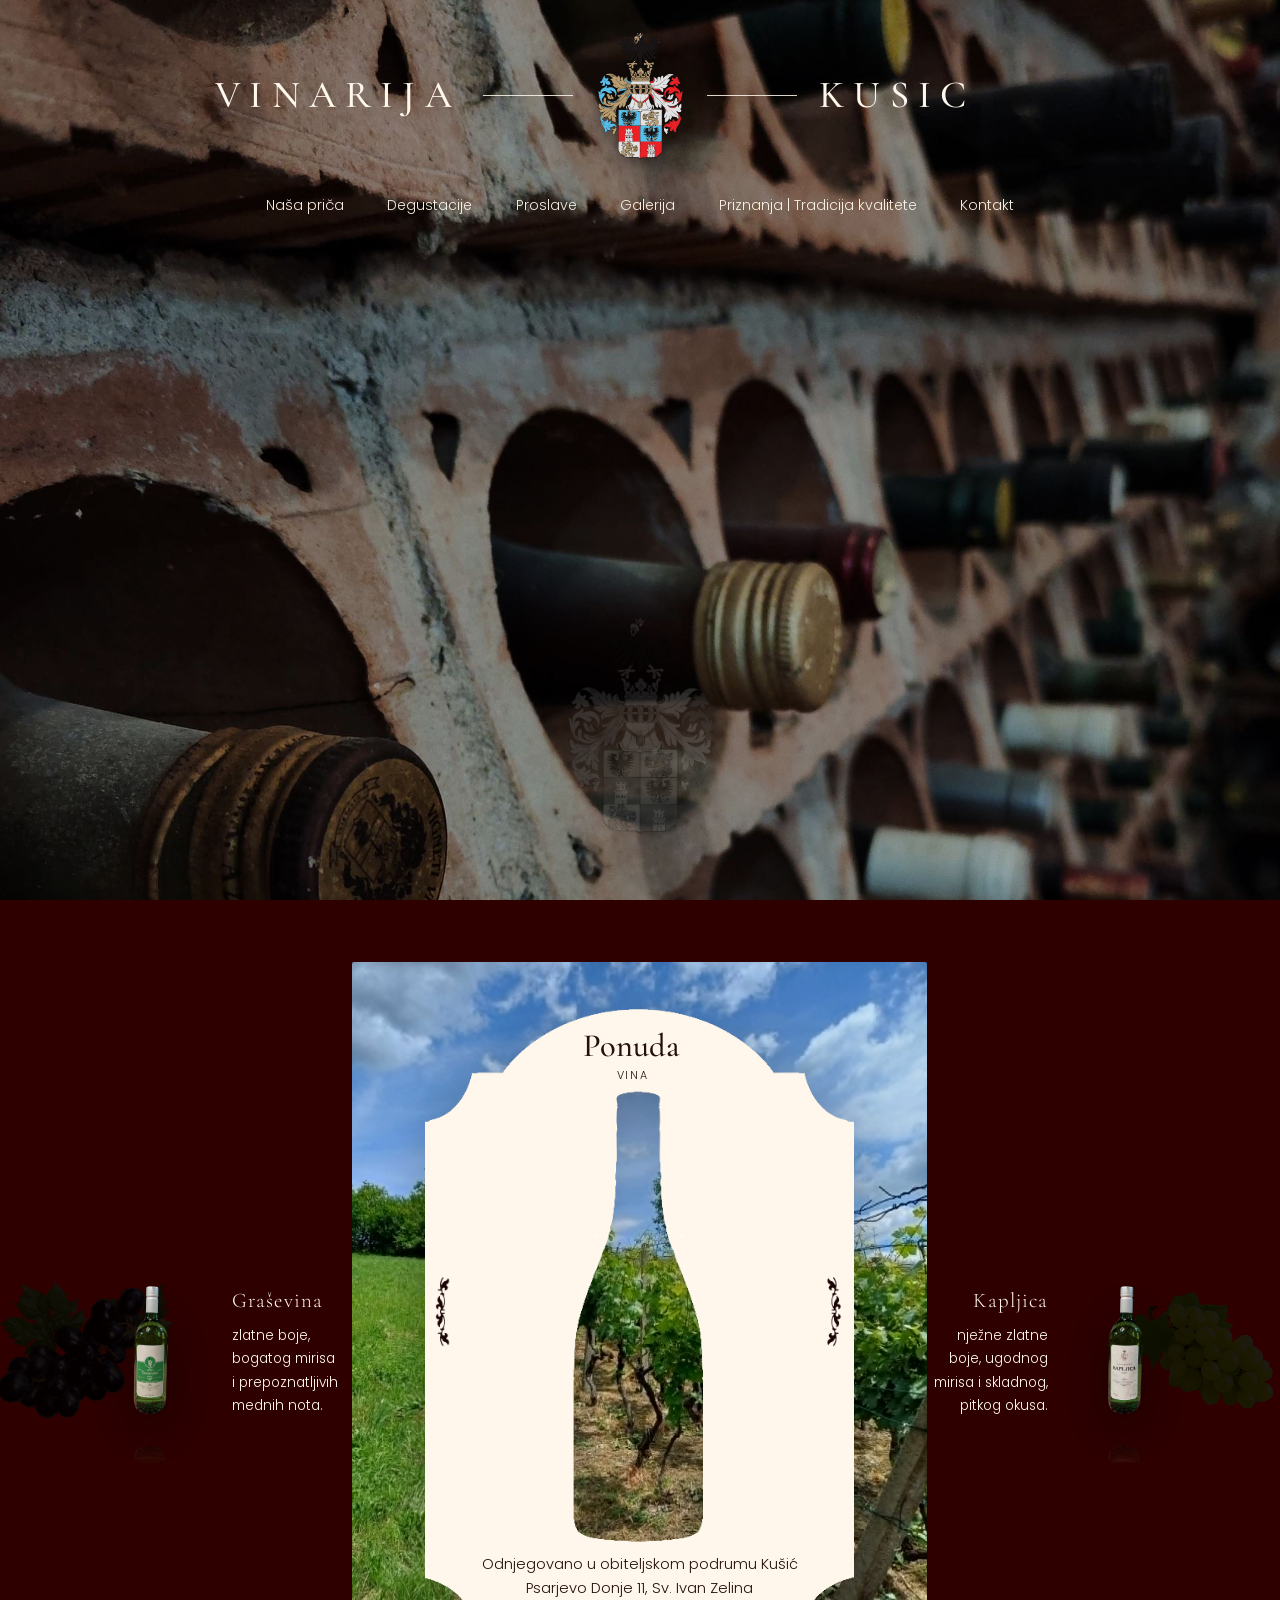
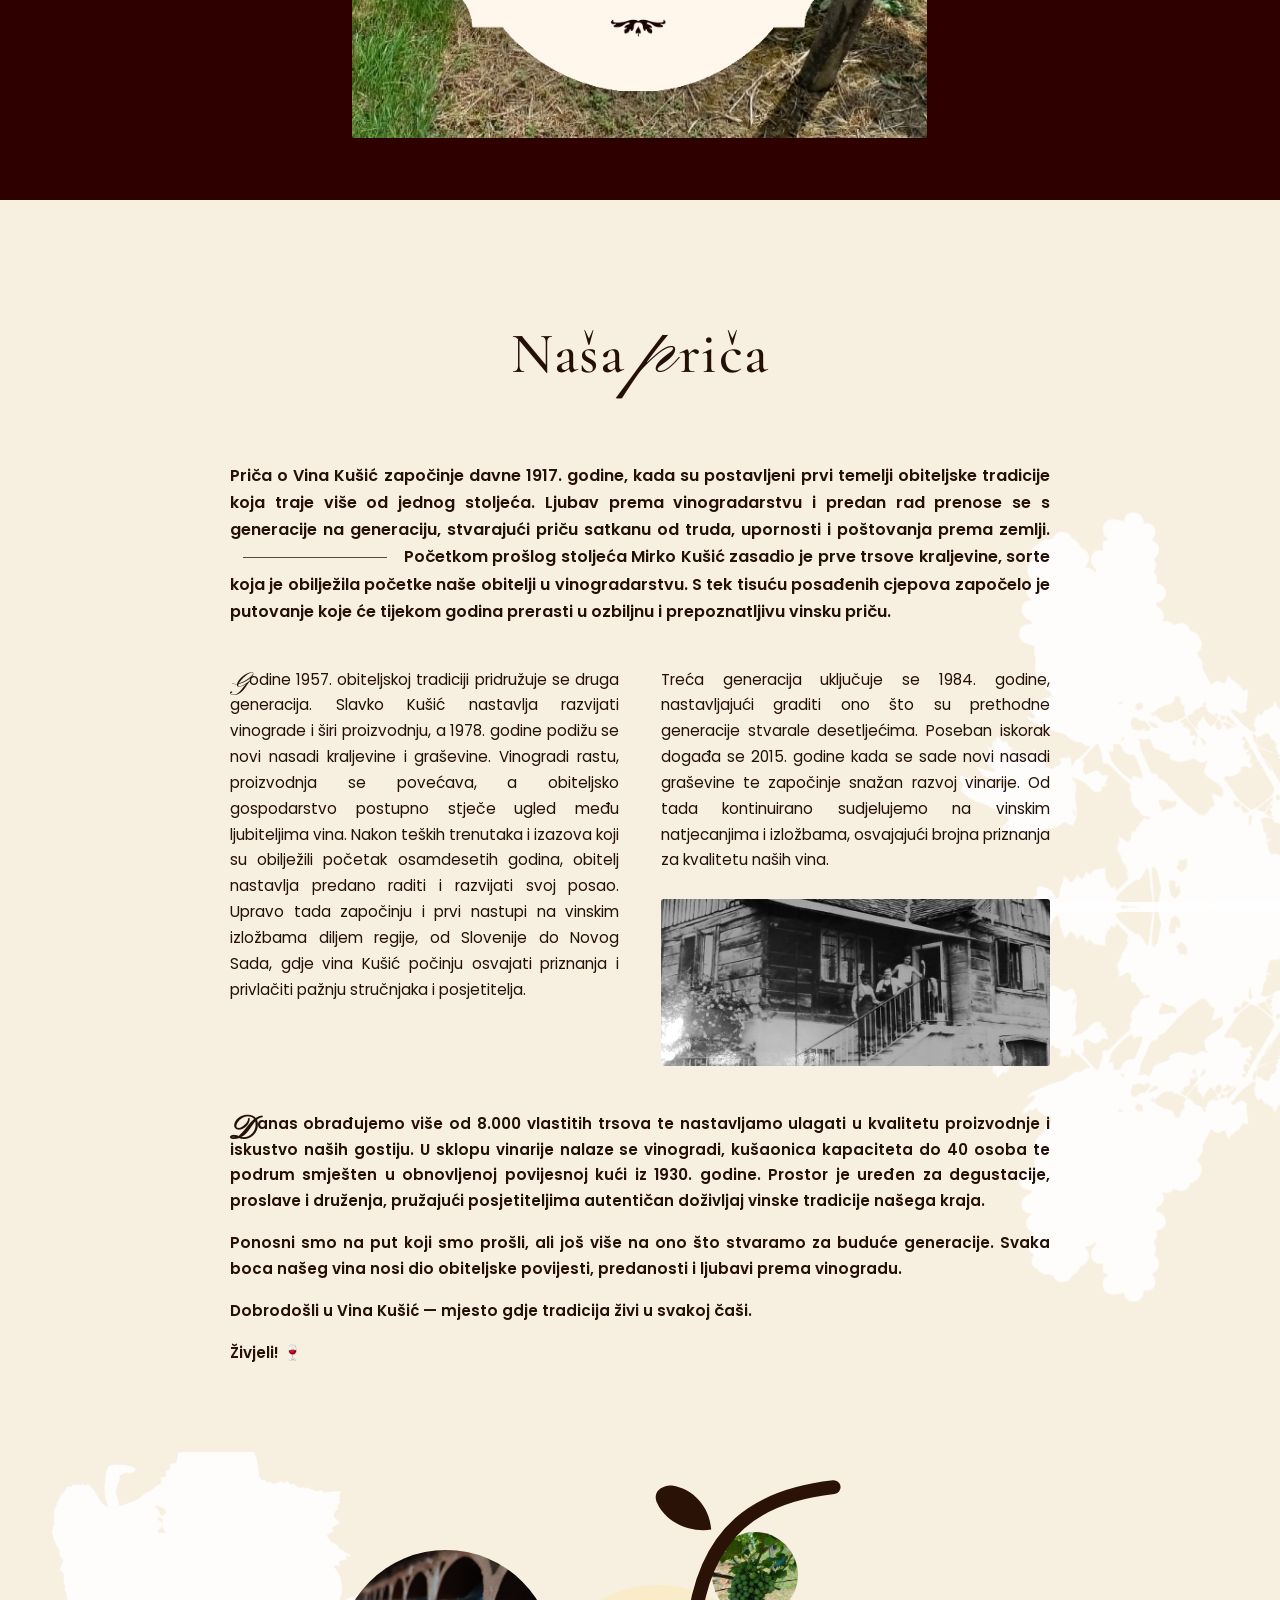
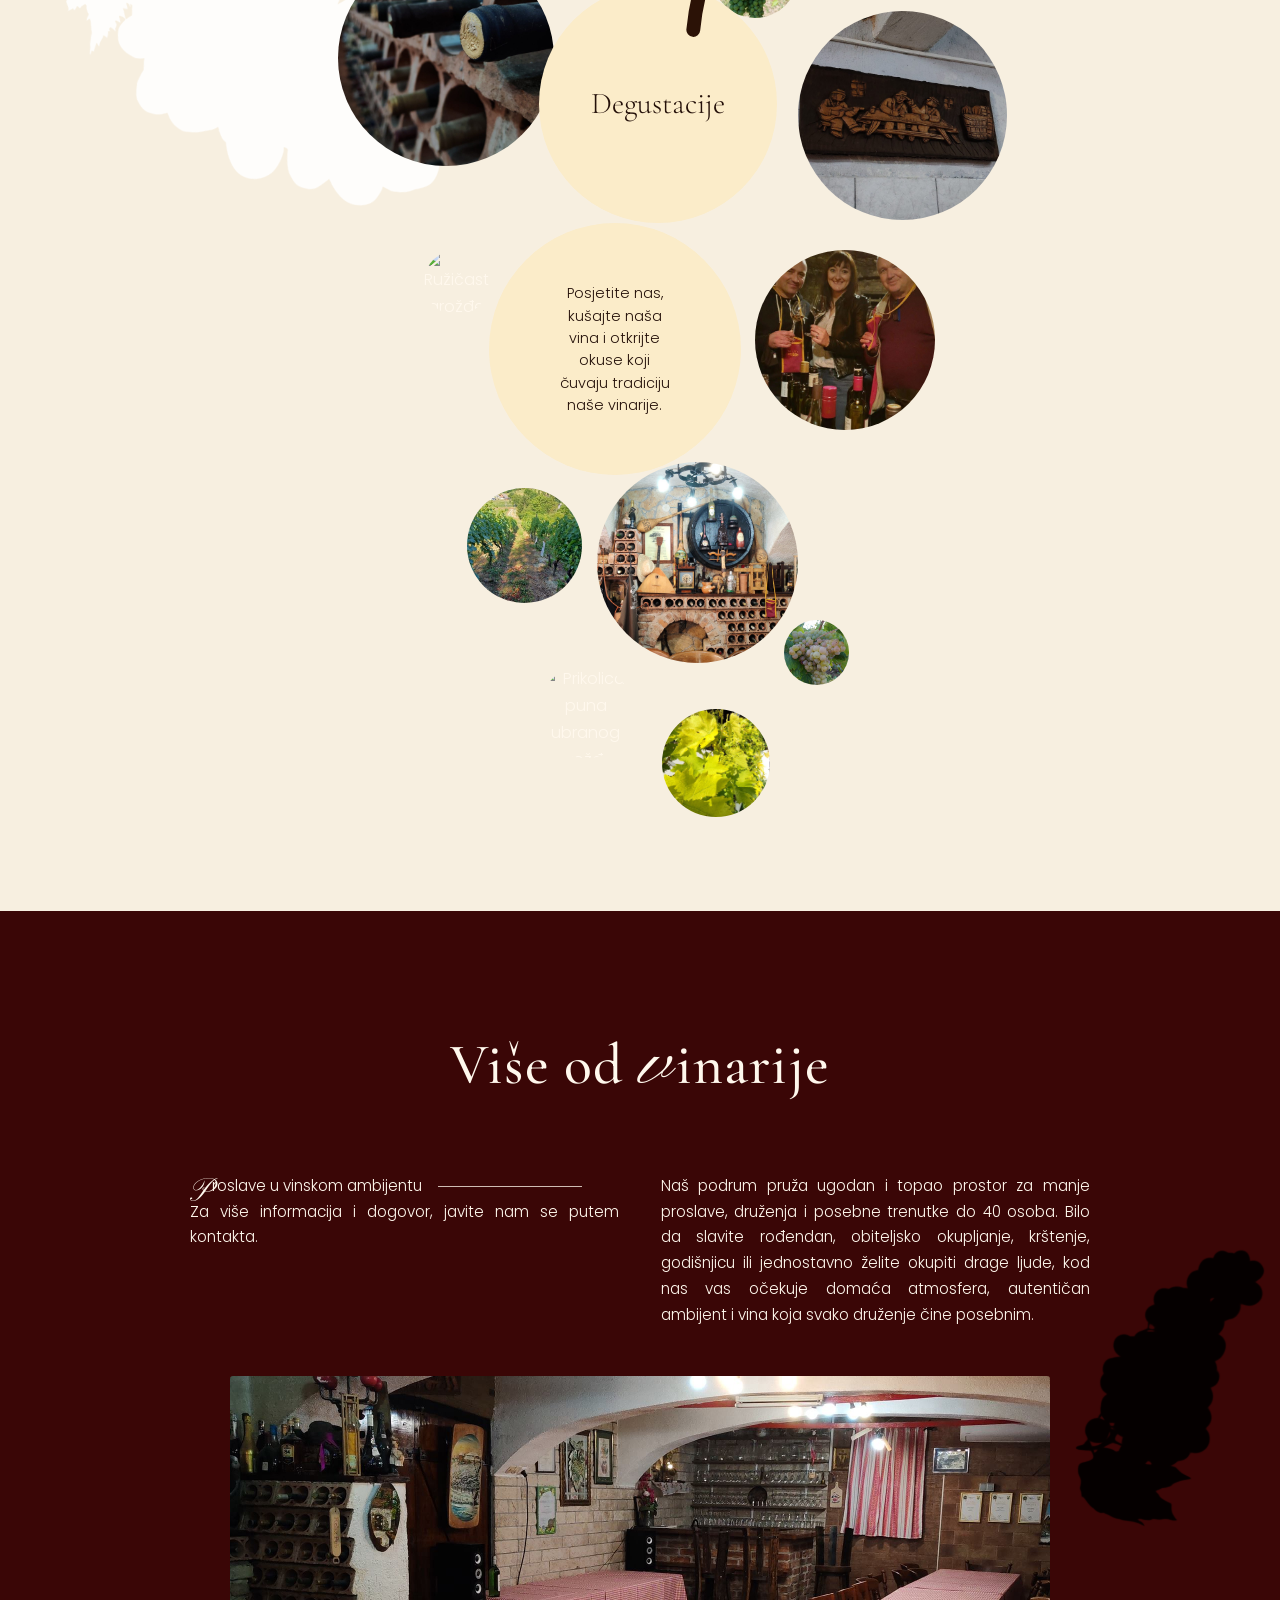
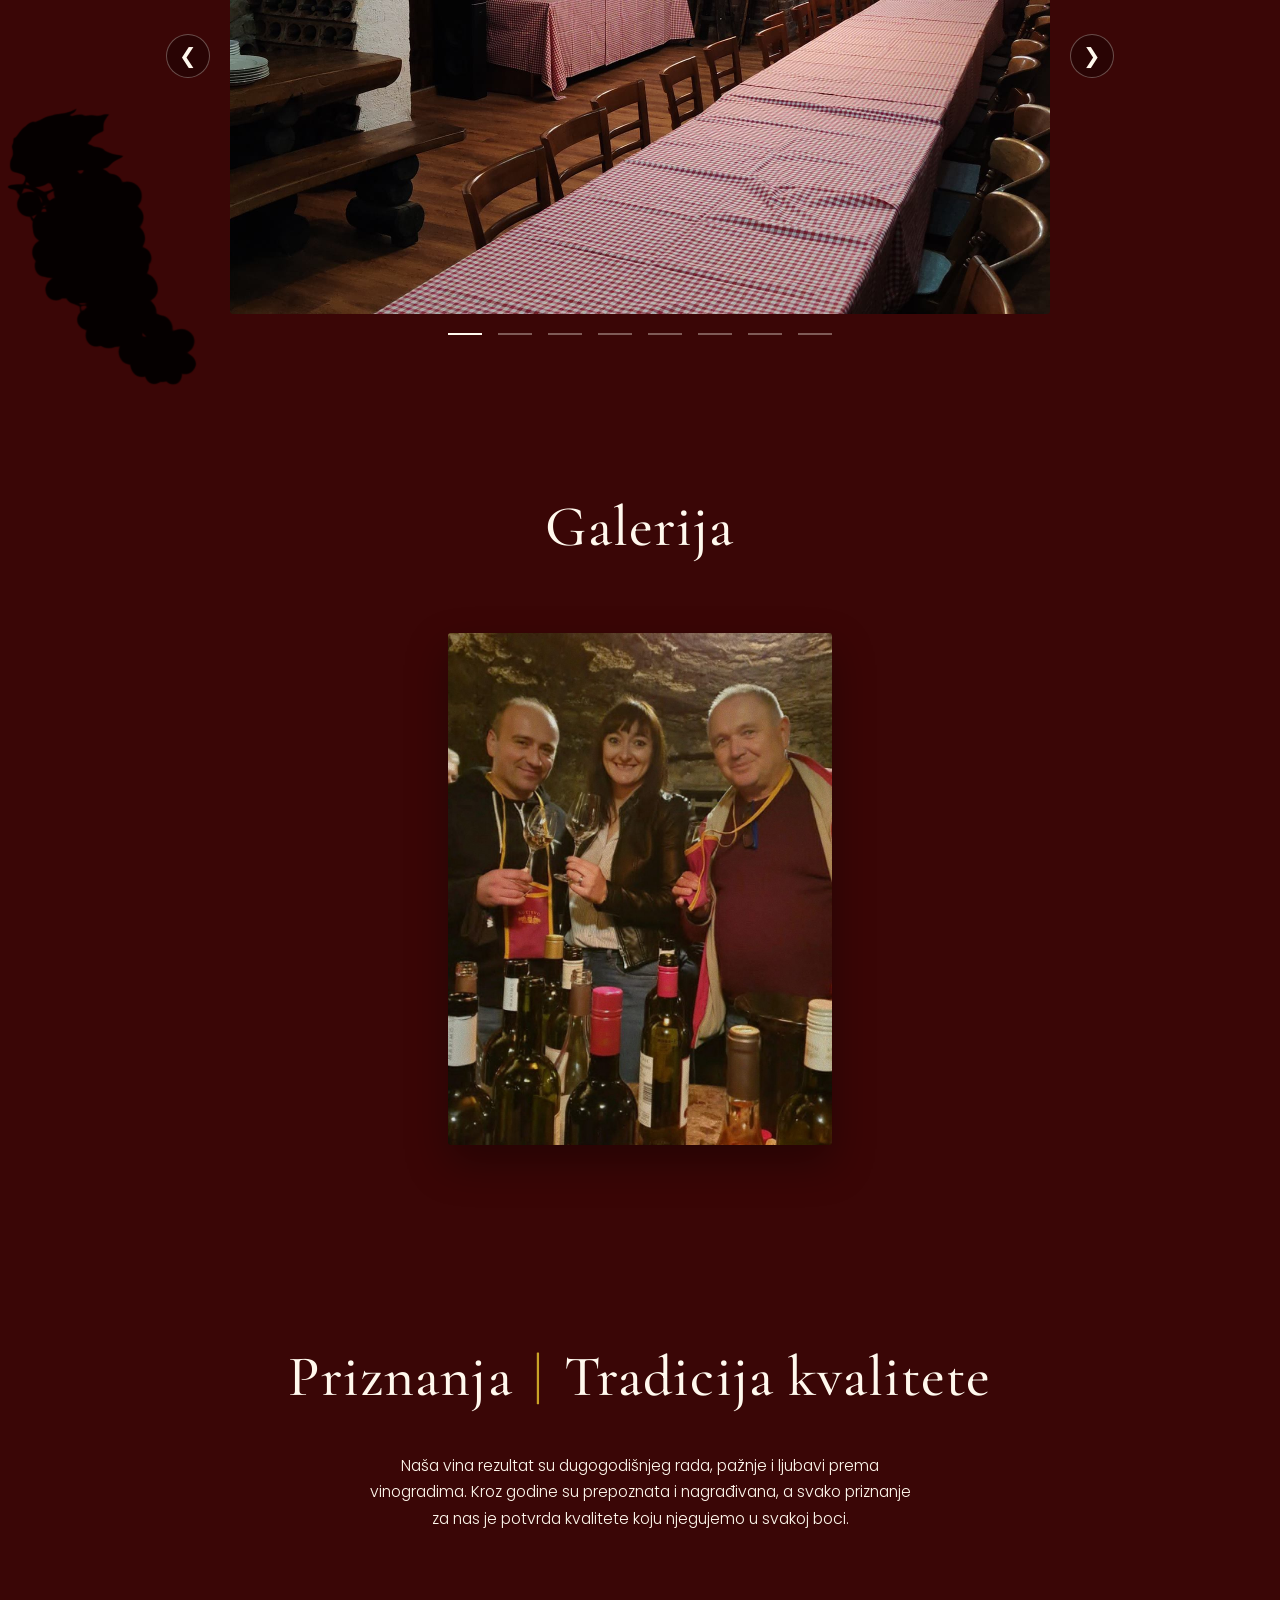
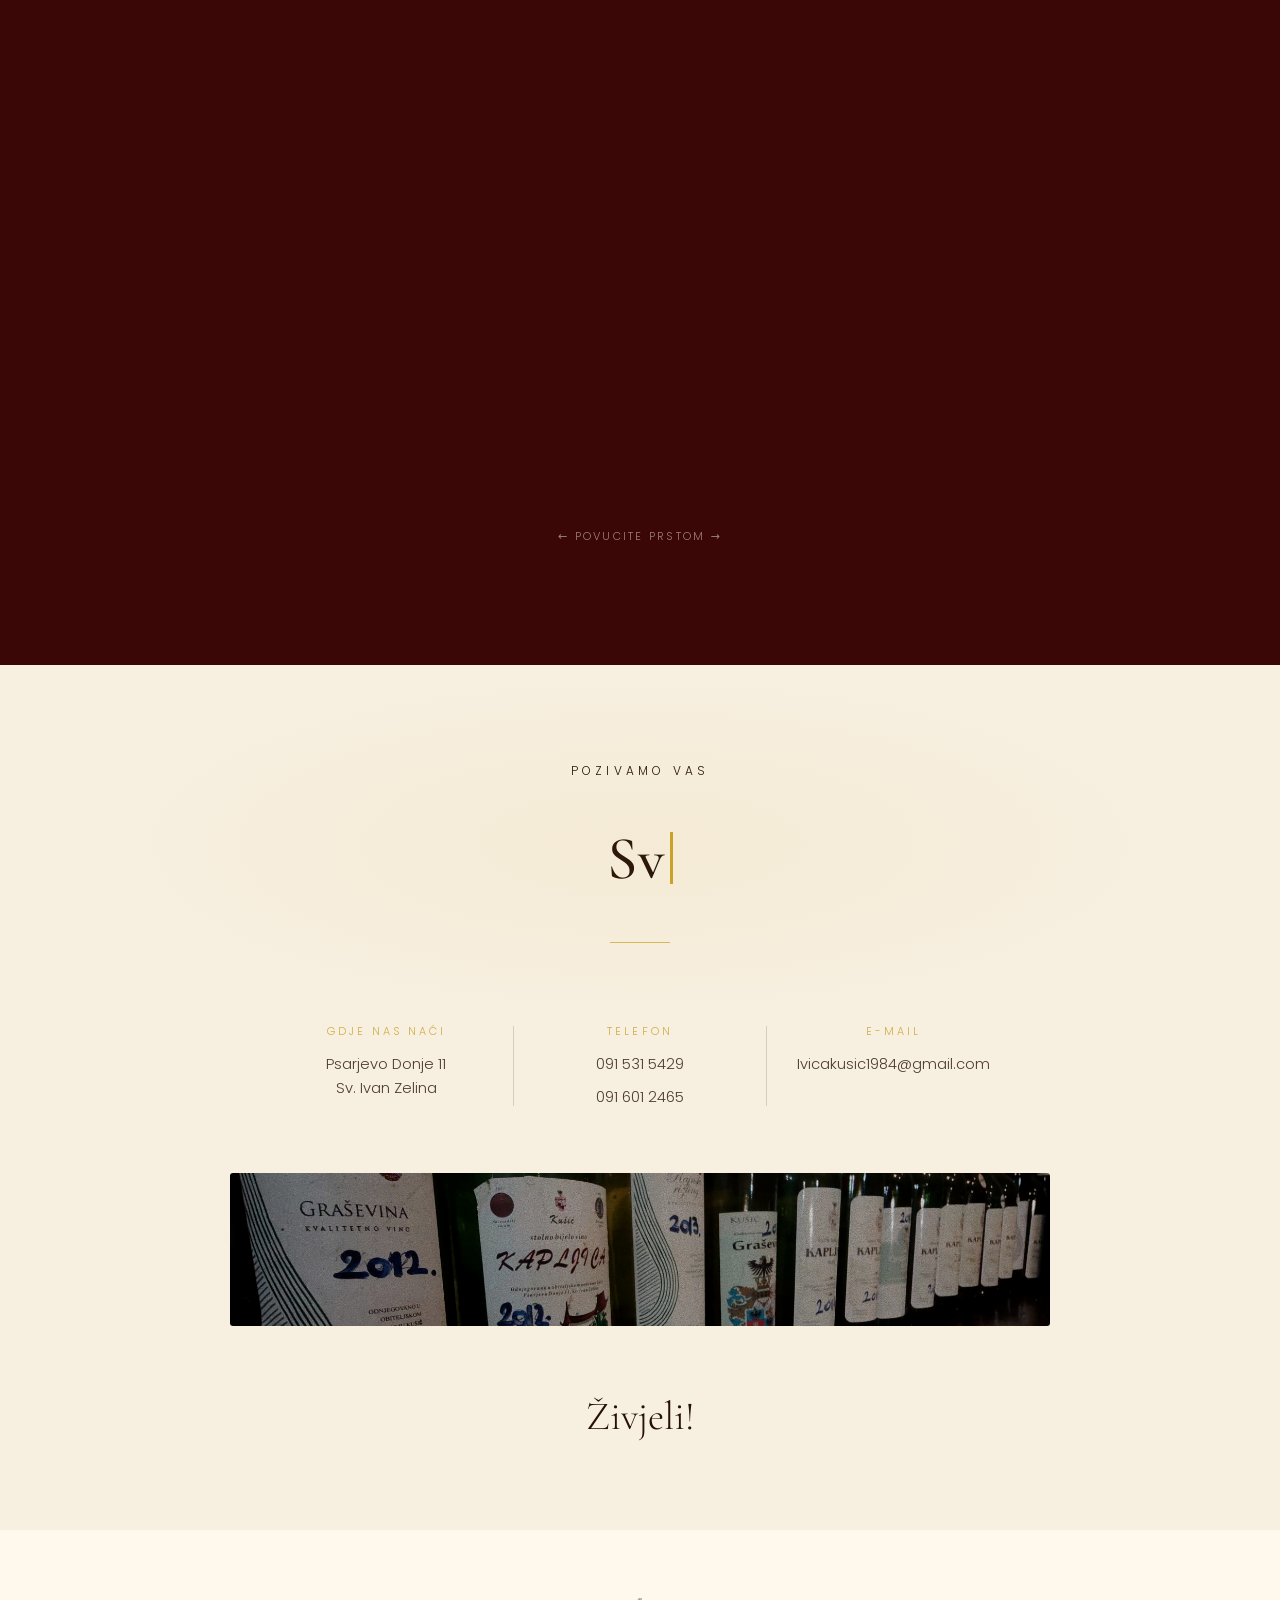
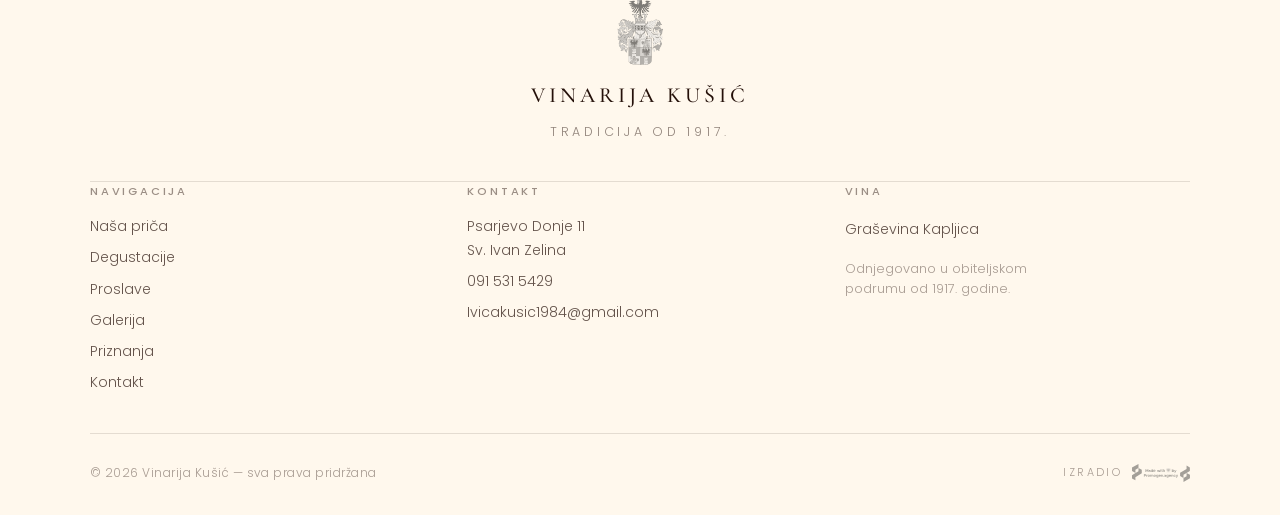
==== commit a95a90a0: "Priznanja: OGL horizontalni scroll galerija - Novi js/gallery.js — OGL WebGL galerija s bend/krivina" ====
--- a/index.html
+++ b/index.html
@@ -277,87 +277,13 @@
     njegujemo u svakoj boci.</p>
   </div>
 
-  <div class="marquee-wrap reveal">
-    <!-- Red 1: lijevo -->
-    <div class="marquee-row" aria-label="Diplome i nagrade — red 1">
-      <div class="marquee-track marquee-left">
-        <button class="mq-card" data-lightbox="Nagrada — Vinarija Kušić"><img src="assets/img/nagrada-01.jpg" alt="Diploma Vinarije Kušić" loading="lazy"></button>
-        <button class="mq-card" data-lightbox="Nagrada — Vinarija Kušić"><img src="assets/img/nagrada-02.jpg" alt="Diploma Vinarije Kušić" loading="lazy"></button>
-        <button class="mq-card" data-lightbox="Nagrada — Vinarija Kušić"><img src="assets/img/nagrada-03.jpg" alt="Diploma Vinarije Kušić" loading="lazy"></button>
-        <button class="mq-card" data-lightbox="Nagrada — Vinarija Kušić"><img src="assets/img/nagrada-04.jpg" alt="Diploma Vinarije Kušić" loading="lazy"></button>
-        <button class="mq-card" data-lightbox="Nagrada — Vinarija Kušić"><img src="assets/img/nagrada-05.jpg" alt="Diploma Vinarije Kušić" loading="lazy"></button>
-        <button class="mq-card" data-lightbox="Nagrada — Vinarija Kušić"><img src="assets/img/nagrada-06.jpg" alt="Diploma Vinarije Kušić" loading="lazy"></button>
-        <button class="mq-card" data-lightbox="Nagrada — Vinarija Kušić"><img src="assets/img/nagrada-07.jpg" alt="Diploma Vinarije Kušić" loading="lazy"></button>
-        <button class="mq-card" data-lightbox="Nagrada — Vinarija Kušić"><img src="assets/img/nagrada-08.jpg" alt="Diploma Vinarije Kušić" loading="lazy"></button>
-        <button class="mq-card" data-lightbox="Nagrada — Vinarija Kušić"><img src="assets/img/nagrada-09.jpg" alt="Diploma Vinarije Kušić" loading="lazy"></button>
-        <button class="mq-card" data-lightbox="Nagrada — Vinarija Kušić"><img src="assets/img/nagrada-10.jpg" alt="Diploma Vinarije Kušić" loading="lazy"></button>
-        <button class="mq-card" data-lightbox="Nagrada — Vinarija Kušić"><img src="assets/img/nagrada-11.jpg" alt="Diploma Vinarije Kušić" loading="lazy"></button>
-        <button class="mq-card" data-lightbox="Nagrada — Vinarija Kušić"><img src="assets/img/nagrada-12.jpg" alt="Diploma Vinarije Kušić" loading="lazy"></button>
-        <button class="mq-card" data-lightbox="Nagrada — Vinarija Kušić"><img src="assets/img/nagrada-13.jpg" alt="Diploma Vinarije Kušić" loading="lazy"></button>
-        <button class="mq-card" data-lightbox="Nagrada — Vinarija Kušić"><img src="assets/img/nagrada-14.jpg" alt="Diploma Vinarije Kušić" loading="lazy"></button>
-        <button class="mq-card" data-lightbox="Nagrada — Vinarija Kušić"><img src="assets/img/nagrada-15.jpg" alt="Diploma Vinarije Kušić" loading="lazy"></button>
-        <button class="mq-card" data-lightbox="Nagrada — Vinarija Kušić"><img src="assets/img/nagrada-16.jpg" alt="Diploma Vinarije Kušić" loading="lazy"></button>
-        <button class="mq-card" data-lightbox="Nagrada — Vinarija Kušić"><img src="assets/img/nagrada-17.jpg" alt="Diploma Vinarije Kušić" loading="lazy"></button>
-        <!-- duplikat za beskonačnu petlju -->
-        <button class="mq-card" aria-hidden="true"><img src="assets/img/nagrada-01.jpg" alt="" loading="lazy"></button>
-        <button class="mq-card" aria-hidden="true"><img src="assets/img/nagrada-02.jpg" alt="" loading="lazy"></button>
-        <button class="mq-card" aria-hidden="true"><img src="assets/img/nagrada-03.jpg" alt="" loading="lazy"></button>
-        <button class="mq-card" aria-hidden="true"><img src="assets/img/nagrada-04.jpg" alt="" loading="lazy"></button>
-        <button class="mq-card" aria-hidden="true"><img src="assets/img/nagrada-05.jpg" alt="" loading="lazy"></button>
-        <button class="mq-card" aria-hidden="true"><img src="assets/img/nagrada-06.jpg" alt="" loading="lazy"></button>
-        <button class="mq-card" aria-hidden="true"><img src="assets/img/nagrada-07.jpg" alt="" loading="lazy"></button>
-        <button class="mq-card" aria-hidden="true"><img src="assets/img/nagrada-08.jpg" alt="" loading="lazy"></button>
-        <button class="mq-card" aria-hidden="true"><img src="assets/img/nagrada-09.jpg" alt="" loading="lazy"></button>
-        <button class="mq-card" aria-hidden="true"><img src="assets/img/nagrada-10.jpg" alt="" loading="lazy"></button>
-        <button class="mq-card" aria-hidden="true"><img src="assets/img/nagrada-11.jpg" alt="" loading="lazy"></button>
-        <button class="mq-card" aria-hidden="true"><img src="assets/img/nagrada-12.jpg" alt="" loading="lazy"></button>
-        <button class="mq-card" aria-hidden="true"><img src="assets/img/nagrada-13.jpg" alt="" loading="lazy"></button>
-        <button class="mq-card" aria-hidden="true"><img src="assets/img/nagrada-14.jpg" alt="" loading="lazy"></button>
-        <button class="mq-card" aria-hidden="true"><img src="assets/img/nagrada-15.jpg" alt="" loading="lazy"></button>
-        <button class="mq-card" aria-hidden="true"><img src="assets/img/nagrada-16.jpg" alt="" loading="lazy"></button>
-        <button class="mq-card" aria-hidden="true"><img src="assets/img/nagrada-17.jpg" alt="" loading="lazy"></button>
-      </div>
-    </div>
-
-    <!-- Red 2: desno -->
-    <div class="marquee-row" aria-label="Diplome i nagrade — red 2">
-      <div class="marquee-track marquee-right">
-        <button class="mq-card" data-lightbox="Nagrada — Vinarija Kušić"><img src="assets/img/nagrada-18.jpg" alt="Diploma Vinarije Kušić" loading="lazy"></button>
-        <button class="mq-card" data-lightbox="Nagrada — Vinarija Kušić"><img src="assets/img/nagrada-19.jpg" alt="Diploma Vinarije Kušić" loading="lazy"></button>
-        <button class="mq-card" data-lightbox="Nagrada — Vinarija Kušić"><img src="assets/img/nagrada-20.jpg" alt="Diploma Vinarije Kušić" loading="lazy"></button>
-        <button class="mq-card" data-lightbox="Nagrada — Vinarija Kušić"><img src="assets/img/nagrada-21.jpg" alt="Diploma Vinarije Kušić" loading="lazy"></button>
-        <button class="mq-card" data-lightbox="Nagrada — Vinarija Kušić"><img src="assets/img/nagrada-22.jpg" alt="Diploma Vinarije Kušić" loading="lazy"></button>
-        <button class="mq-card" data-lightbox="Nagrada — Vinarija Kušić"><img src="assets/img/nagrada-23.jpg" alt="Diploma Vinarije Kušić" loading="lazy"></button>
-        <button class="mq-card" data-lightbox="Nagrada — Vinarija Kušić"><img src="assets/img/nagrada-24.jpg" alt="Diploma Vinarije Kušić" loading="lazy"></button>
-        <button class="mq-card" data-lightbox="Nagrada — Vinarija Kušić"><img src="assets/img/nagrada-25.jpg" alt="Diploma Vinarije Kušić" loading="lazy"></button>
-        <button class="mq-card" data-lightbox="Nagrada — Vinarija Kušić"><img src="assets/img/nagrada-26.jpg" alt="Diploma Vinarije Kušić" loading="lazy"></button>
-        <button class="mq-card" data-lightbox="Nagrada — Vinarija Kušić"><img src="assets/img/nagrada-27.jpg" alt="Diploma Vinarije Kušić" loading="lazy"></button>
-        <button class="mq-card" data-lightbox="Nagrada — Vinarija Kušić"><img src="assets/img/nagrada-28.jpg" alt="Diploma Vinarije Kušić" loading="lazy"></button>
-        <button class="mq-card" data-lightbox="Nagrada — Vinarija Kušić"><img src="assets/img/nagrada-29.jpg" alt="Diploma Vinarije Kušić" loading="lazy"></button>
-        <button class="mq-card" data-lightbox="Nagrada — Vinarija Kušić"><img src="assets/img/nagrada-30.jpg" alt="Diploma Vinarije Kušić" loading="lazy"></button>
-        <button class="mq-card" data-lightbox="Nagrada — Vinarija Kušić"><img src="assets/img/nagrada-31.jpg" alt="Diploma Vinarije Kušić" loading="lazy"></button>
-        <button class="mq-card" data-lightbox="Nagrada — Vinarija Kušić"><img src="assets/img/nagrada-32.jpg" alt="Diploma Vinarije Kušić" loading="lazy"></button>
-        <button class="mq-card" data-lightbox="Nagrada — Vinarija Kušić"><img src="assets/img/nagrada-33.jpg" alt="Diploma Vinarije Kušić" loading="lazy"></button>
-        <button class="mq-card" data-lightbox="Nagrada — Vinarija Kušić"><img src="assets/img/nagrada-34.jpg" alt="Diploma Vinarije Kušić" loading="lazy"></button>
-        <!-- duplikat za beskonačnu petlju -->
-        <button class="mq-card" aria-hidden="true"><img src="assets/img/nagrada-18.jpg" alt="" loading="lazy"></button>
-        <button class="mq-card" aria-hidden="true"><img src="assets/img/nagrada-19.jpg" alt="" loading="lazy"></button>
-        <button class="mq-card" aria-hidden="true"><img src="assets/img/nagrada-20.jpg" alt="" loading="lazy"></button>
-        <button class="mq-card" aria-hidden="true"><img src="assets/img/nagrada-21.jpg" alt="" loading="lazy"></button>
-        <button class="mq-card" aria-hidden="true"><img src="assets/img/nagrada-22.jpg" alt="" loading="lazy"></button>
-        <button class="mq-card" aria-hidden="true"><img src="assets/img/nagrada-23.jpg" alt="" loading="lazy"></button>
-        <button class="mq-card" aria-hidden="true"><img src="assets/img/nagrada-24.jpg" alt="" loading="lazy"></button>
-        <button class="mq-card" aria-hidden="true"><img src="assets/img/nagrada-25.jpg" alt="" loading="lazy"></button>
-        <button class="mq-card" aria-hidden="true"><img src="assets/img/nagrada-26.jpg" alt="" loading="lazy"></button>
-        <button class="mq-card" aria-hidden="true"><img src="assets/img/nagrada-27.jpg" alt="" loading="lazy"></button>
-        <button class="mq-card" aria-hidden="true"><img src="assets/img/nagrada-28.jpg" alt="" loading="lazy"></button>
-        <button class="mq-card" aria-hidden="true"><img src="assets/img/nagrada-29.jpg" alt="" loading="lazy"></button>
-        <button class="mq-card" aria-hidden="true"><img src="assets/img/nagrada-30.jpg" alt="" loading="lazy"></button>
-        <button class="mq-card" aria-hidden="true"><img src="assets/img/nagrada-31.jpg" alt="" loading="lazy"></button>
-        <button class="mq-card" aria-hidden="true"><img src="assets/img/nagrada-32.jpg" alt="" loading="lazy"></button>
-        <button class="mq-card" aria-hidden="true"><img src="assets/img/nagrada-33.jpg" alt="" loading="lazy"></button>
-        <button class="mq-card" aria-hidden="true"><img src="assets/img/nagrada-34.jpg" alt="" loading="lazy"></button>
-      </div>
+  <div id="pgallery" aria-label="Galerija nagrada i diploma Vinarije Kušić">
+    <div id="pgallery-hint" class="pgallery-hint" aria-hidden="true">
+      <svg class="pgallery-hint-icon" viewBox="0 0 40 40" fill="none" xmlns="http://www.w3.org/2000/svg">
+        <path d="M20 7C20 5.9 19.1 5 18 5C16.9 5 16 5.9 16 7V20L13 17C12.2 16.2 10.8 16.2 10 17C9.2 17.8 9.2 19.2 10 20L16 26C17.2 27.2 18.8 28 20.5 28H24C27.3 28 30 25.3 30 22V13C30 11.9 29.1 11 28 11C27.3 11 26.7 11.4 26.3 12C26 10.9 25 10 23.8 10C23 10 22.3 10.4 21.8 11C21.4 10.4 20.7 10 20 10V7Z" fill="rgba(201,162,39,0.8)"/>
+        <path d="M8 19L5 22M32 19L35 22" stroke="rgba(201,162,39,0.45)" stroke-width="2" stroke-linecap="round"/>
+      </svg>
+      <span class="pgallery-hint-text">← Povucite prstom →</span>
     </div>
   </div>
 </section>
@@ -463,5 +389,6 @@
 </div>
 
 <script src="js/main.js"></script>
+<script type="module" src="js/gallery.js"></script>
 </body>
 </html>
--- a/css/style.css
+++ b/css/style.css
@@ -302,58 +302,70 @@
 .gf-s2 .gf-l2{transform:translate(calc(-50% - 94%),-50%) scale(.5);opacity:1;transition:transform .55s cubic-bezier(.6,.05,.25,1)}
 .gf-s2 .gf-r2{transform:translate(calc(-50% + 94%),-50%) scale(.5);opacity:1;transition:transform .55s cubic-bezier(.6,.05,.25,1)}
 
-/* ===== PRIZNANJA (marquee) ===== */
+/* ===== PRIZNANJA (OGL gallery) ===== */
 .priznanja{background:var(--maroon);padding:5rem 0 6rem;overflow:hidden;position:relative}
 @media (min-width:1025px){.priznanja{background:#3a0606}}
 .priznanja .sec-title{margin-bottom:1.6rem}
 .priznanja-sep{color:var(--gold);font-weight:400;margin:0 .1em}
 .priznanja-text{max-width:560px;margin:0 auto 3.5rem;text-align:center;font-size:.98rem;opacity:.85}
 
-/* fade rubovi lijevo/desno */
-.marquee-wrap{--mq-fade:clamp(40px,8vw,120px);position:relative}
-.marquee-wrap::before,.marquee-wrap::after{content:'';position:absolute;top:0;bottom:0;width:var(--mq-fade);z-index:2;pointer-events:none}
-.marquee-wrap::before{left:0;background:linear-gradient(to right,var(--maroon),transparent)}
-.marquee-wrap::after{right:0;background:linear-gradient(to left,var(--maroon),transparent)}
-@media (min-width:1025px){
-  .marquee-wrap::before{background:linear-gradient(to right,#3a0606,transparent)}
-  .marquee-wrap::after{background:linear-gradient(to left,#3a0606,transparent)}
-}
-
-.marquee-row{overflow:hidden;padding:.6rem 0}
-.marquee-track{display:flex;gap:1.2rem;width:max-content;will-change:transform}
-
-/* animacije */
-@keyframes mqLeft{from{transform:translateX(0)}to{transform:translateX(-50%)}}
-@keyframes mqRight{from{transform:translateX(-50%)}to{transform:translateX(0)}}
-.marquee-left{animation:mqLeft 40s linear infinite}
-.marquee-right{animation:mqRight 44s linear infinite}
-
-/* pauza na hover/focus unutar reda */
-.marquee-row:hover .marquee-track,
-.marquee-row:focus-within .marquee-track{animation-play-state:paused}
-
-/* kartica */
-.mq-card{background:none;border:none;padding:0;cursor:zoom-in;border-radius:6px;overflow:hidden;
-  flex:0 0 auto;width:clamp(160px,18vw,260px);aspect-ratio:3/4;
-  box-shadow:0 8px 28px rgba(0,0,0,.45);
-  transition:transform .35s cubic-bezier(.34,1.56,.64,1),box-shadow .35s ease}
-.mq-card img{width:100%;height:100%;object-fit:cover;display:block;pointer-events:none}
-.mq-card:hover,.mq-card:focus-visible{transform:scale(1.06) translateY(-6px);box-shadow:0 18px 48px rgba(0,0,0,.6);outline:none}
-.mq-card:focus-visible{box-shadow:0 0 0 3px var(--gold),0 18px 48px rgba(0,0,0,.6)}
-
-@media (prefers-reduced-motion:reduce){
-  .marquee-left,.marquee-right{animation:none}
-  .marquee-wrap{overflow-x:auto;-webkit-overflow-scrolling:touch}
-  .marquee-track{width:auto;flex-wrap:nowrap}
-}
-
-@media (max-width:760px){
-  .marquee-left{animation-duration:28s}
-  .marquee-right{animation-duration:32s}
-  .mq-card{width:clamp(120px,36vw,200px)}
-  .marquee-row{padding:.4rem 0}
-  .marquee-track{gap:.75rem}
+/* OGL canvas container */
+#pgallery{
+  width:100%;
+  height:clamp(300px,52vw,580px);
+  position:relative;
+  cursor:grab;
+  user-select:none;
+  -webkit-user-select:none;
+}
+#pgallery:active{cursor:grabbing}
+#pgallery canvas{display:block;width:100%!important;height:100%!important}
+
+/* swipe hint */
+.pgallery-hint{
+  position:absolute;
+  bottom:1.4rem;
+  left:50%;
+  transform:translateX(-50%);
+  display:flex;
+  align-items:center;
+  gap:.55rem;
+  pointer-events:none;
+  z-index:4;
+  transition:opacity .5s ease;
+}
+.pgallery-hint--gone{opacity:0}
+
+/* finger icon: visible only on mobile/tablet */
+.pgallery-hint-icon{
+  display:none;
+  width:34px;height:34px;flex-shrink:0;
+  animation:hintSwipe 1.7s ease-in-out infinite;
+}
+@keyframes hintSwipe{
+  0%,100%{transform:translateX(0)}
+  35%{transform:translateX(-8px)}
+  65%{transform:translateX(8px)}
+}
+
+/* desktop text */
+.pgallery-hint-text{
+  font-family:var(--sans);
+  font-size:.7rem;
+  letter-spacing:.2em;
+  text-transform:uppercase;
+  color:var(--cream);
+  opacity:.5;
+}
+
+@media (max-width:1024px){
+  .pgallery-hint-icon{display:block}
+  .pgallery-hint-text{display:none}
+  #pgallery{height:clamp(260px,62vw,440px)}
   .priznanja{padding:3.5rem 0 4rem}
+}
+@media (max-width:480px){
+  #pgallery{height:clamp(220px,75vw,320px)}
 }
 
 /* ===== KONTAKT (Pozivamo vas + kontakt spojeno) ===== */
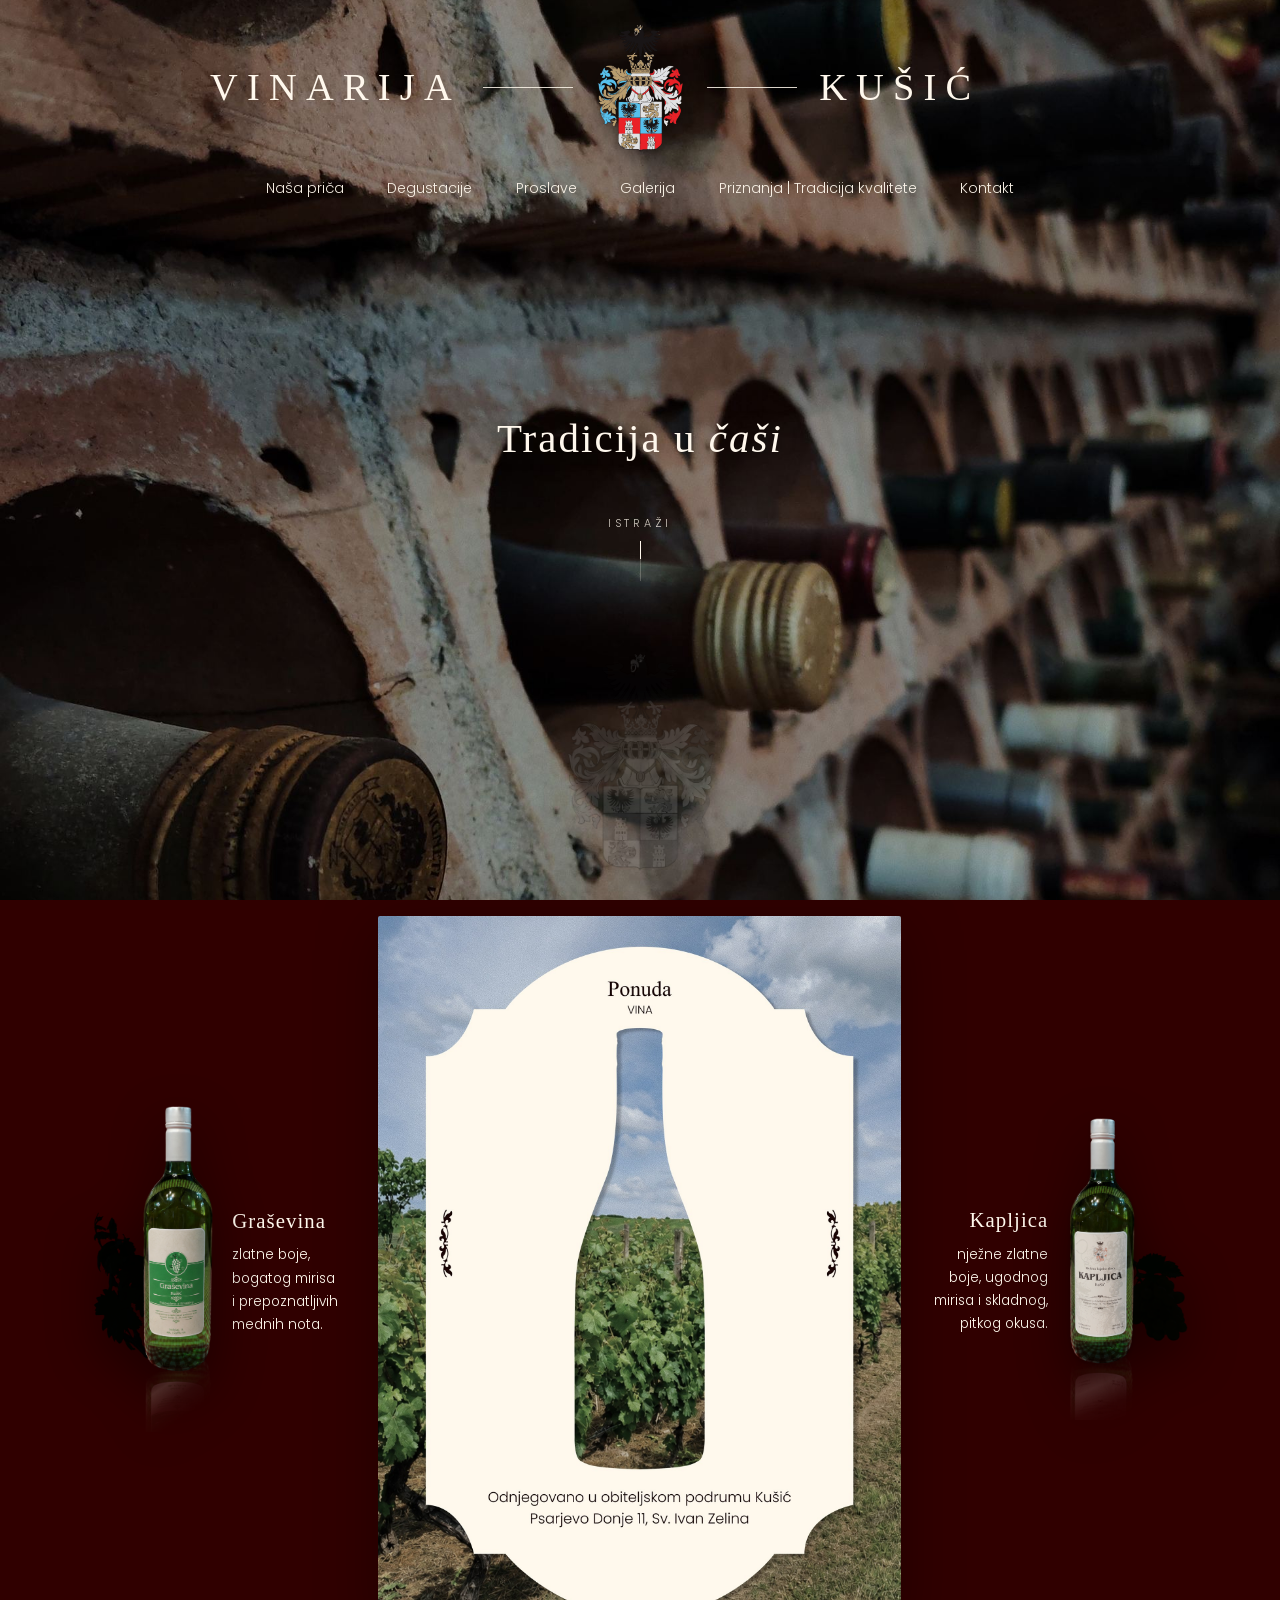
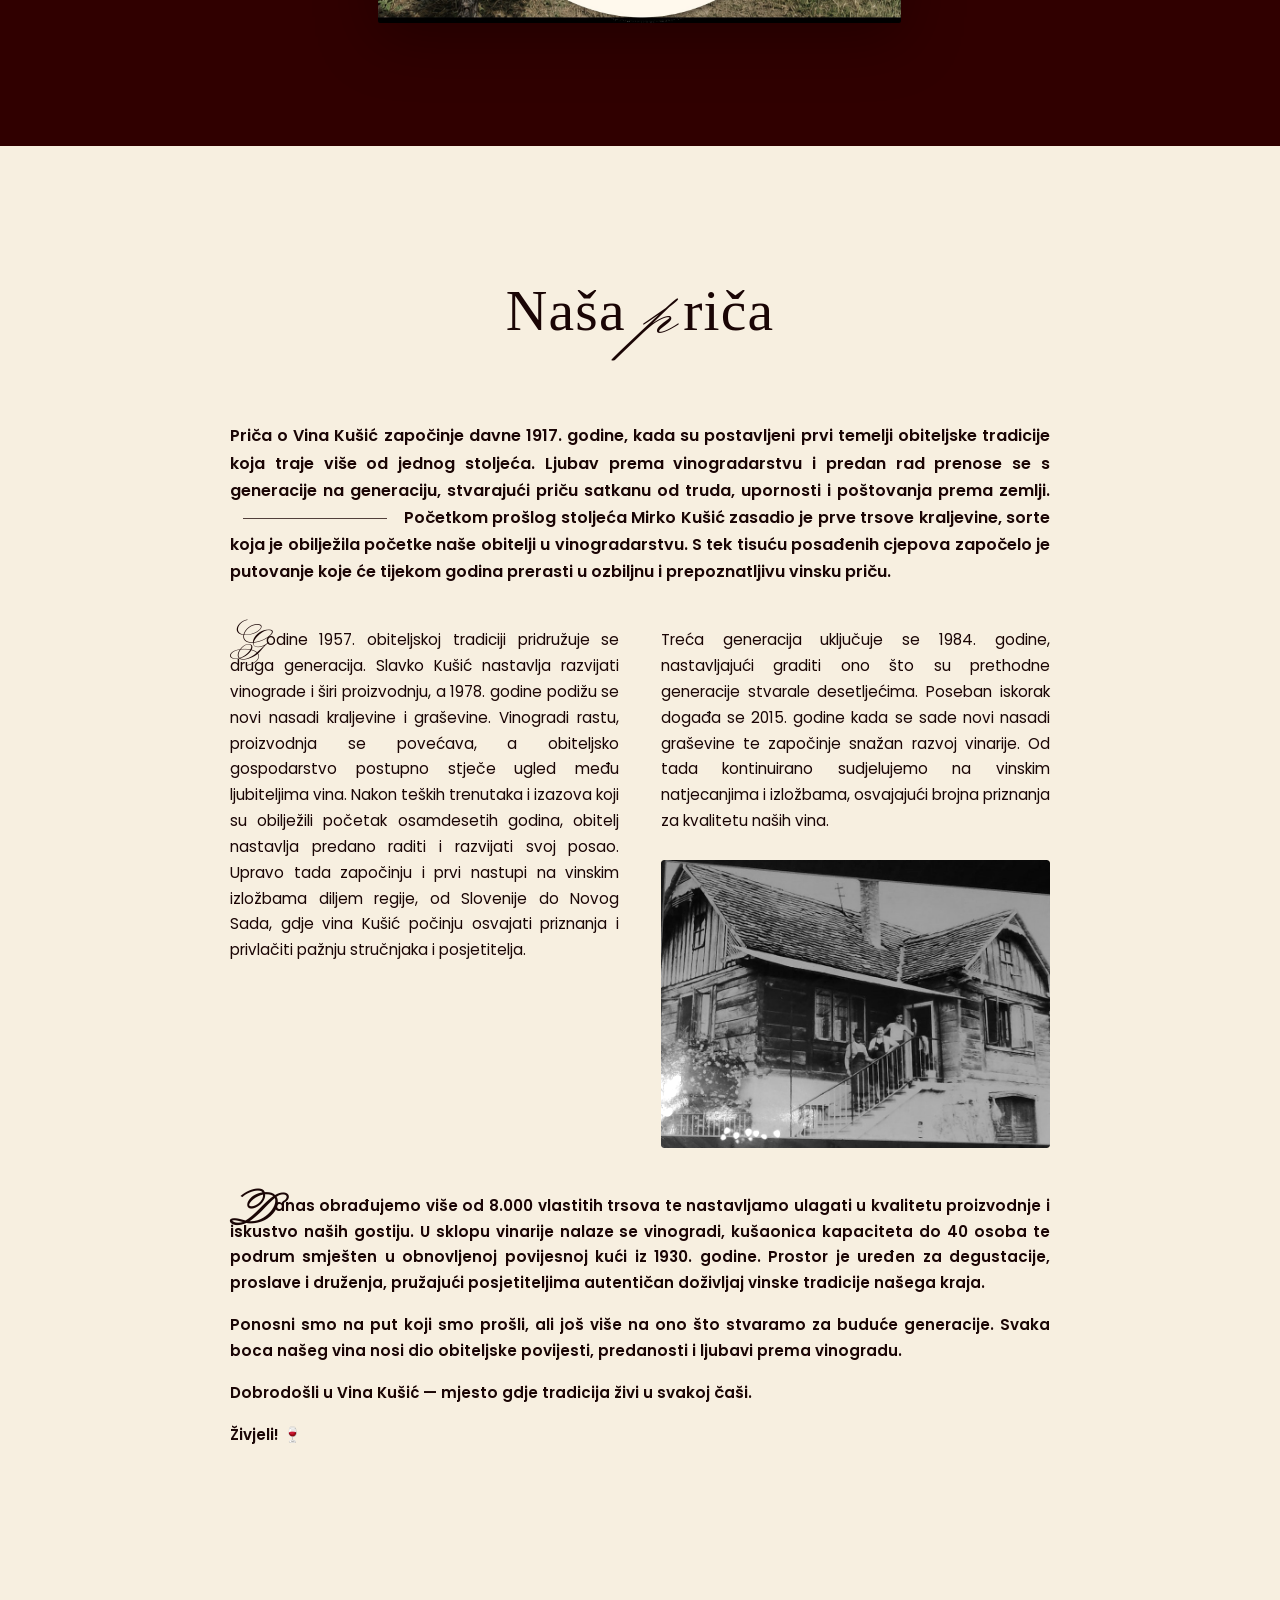
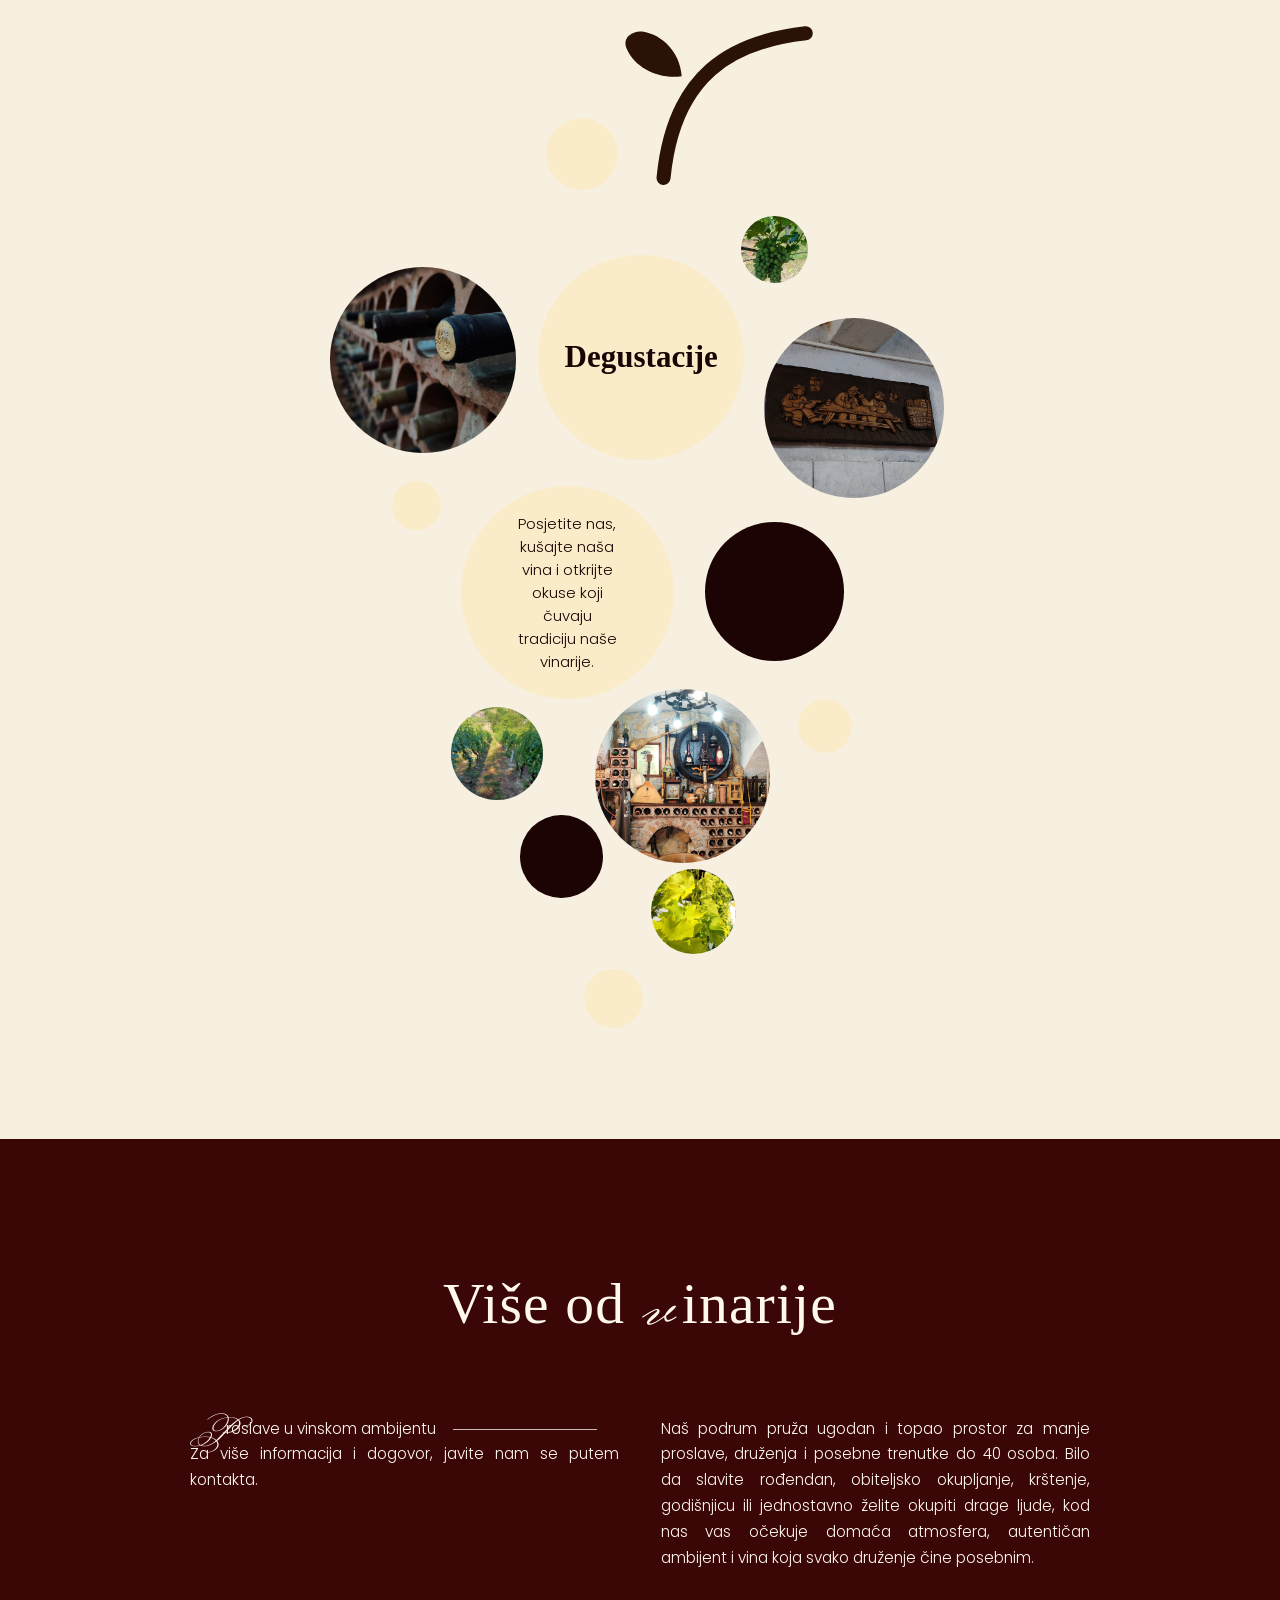
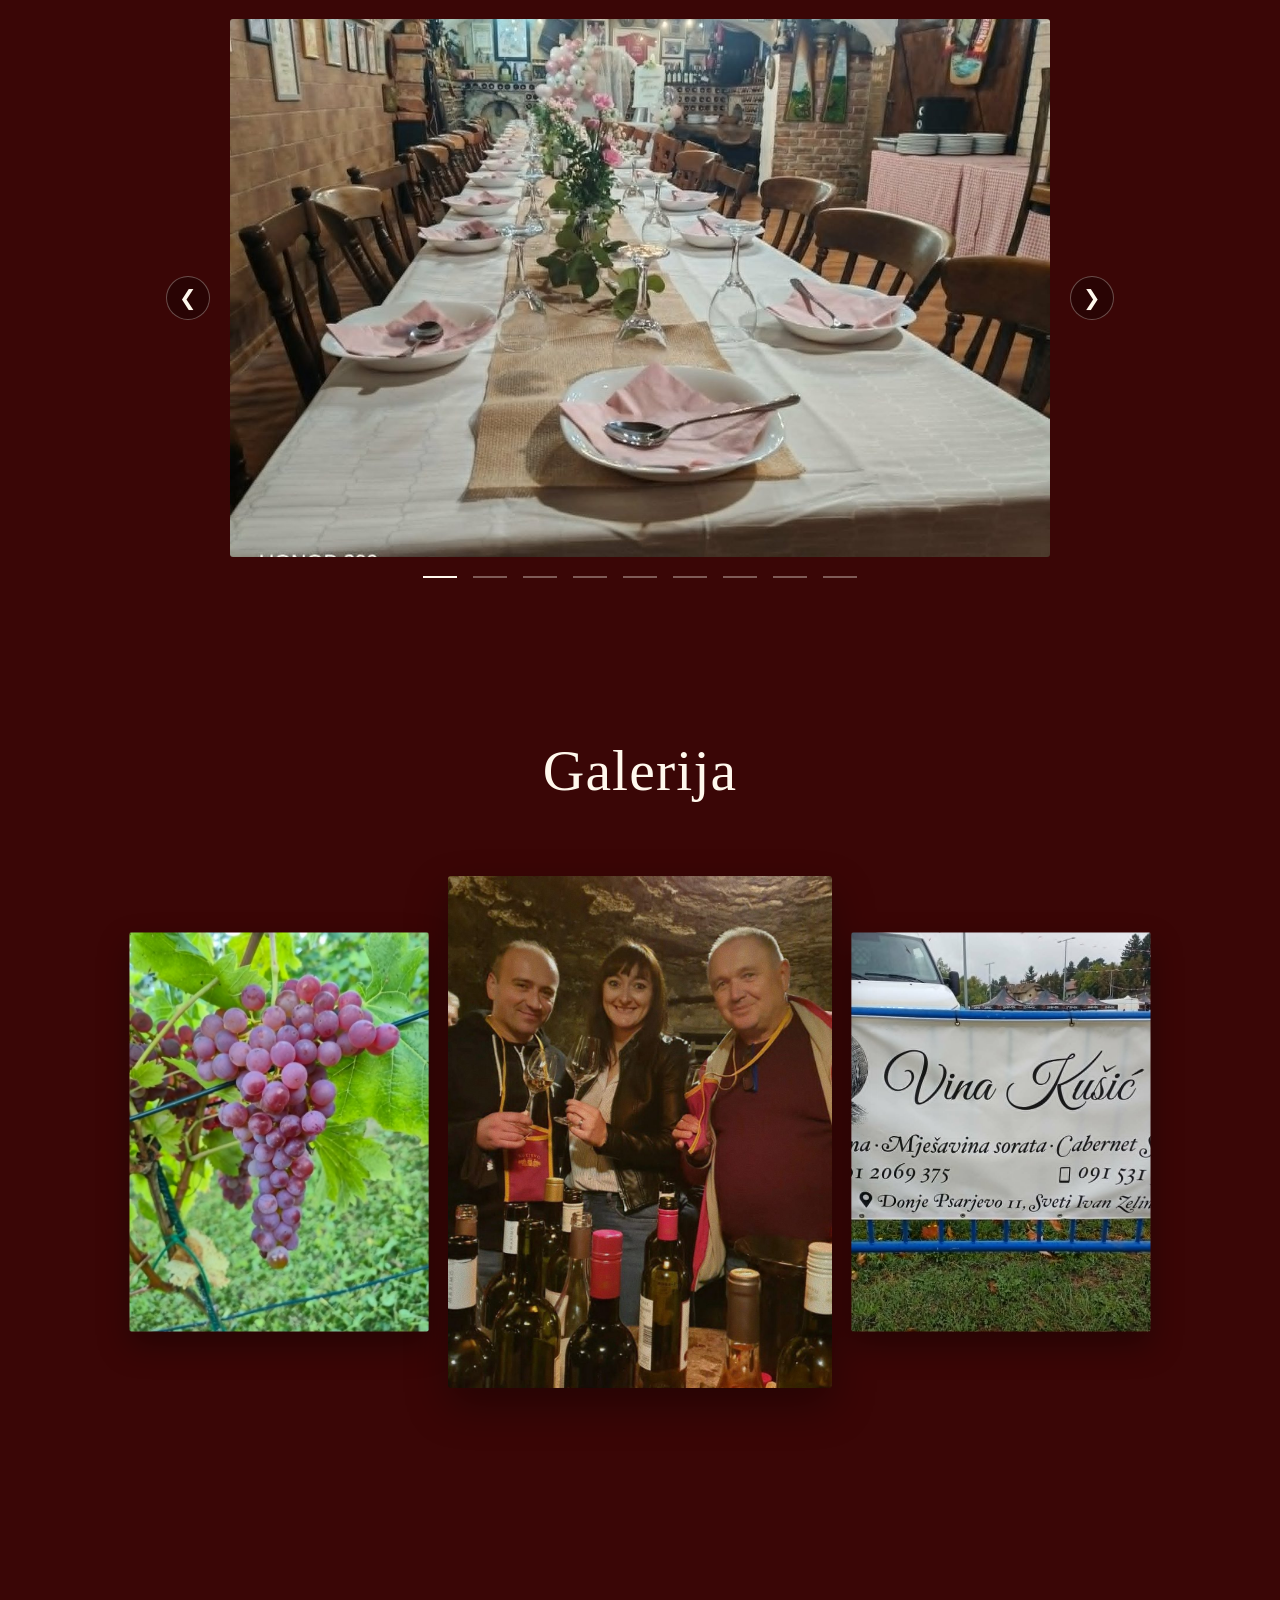
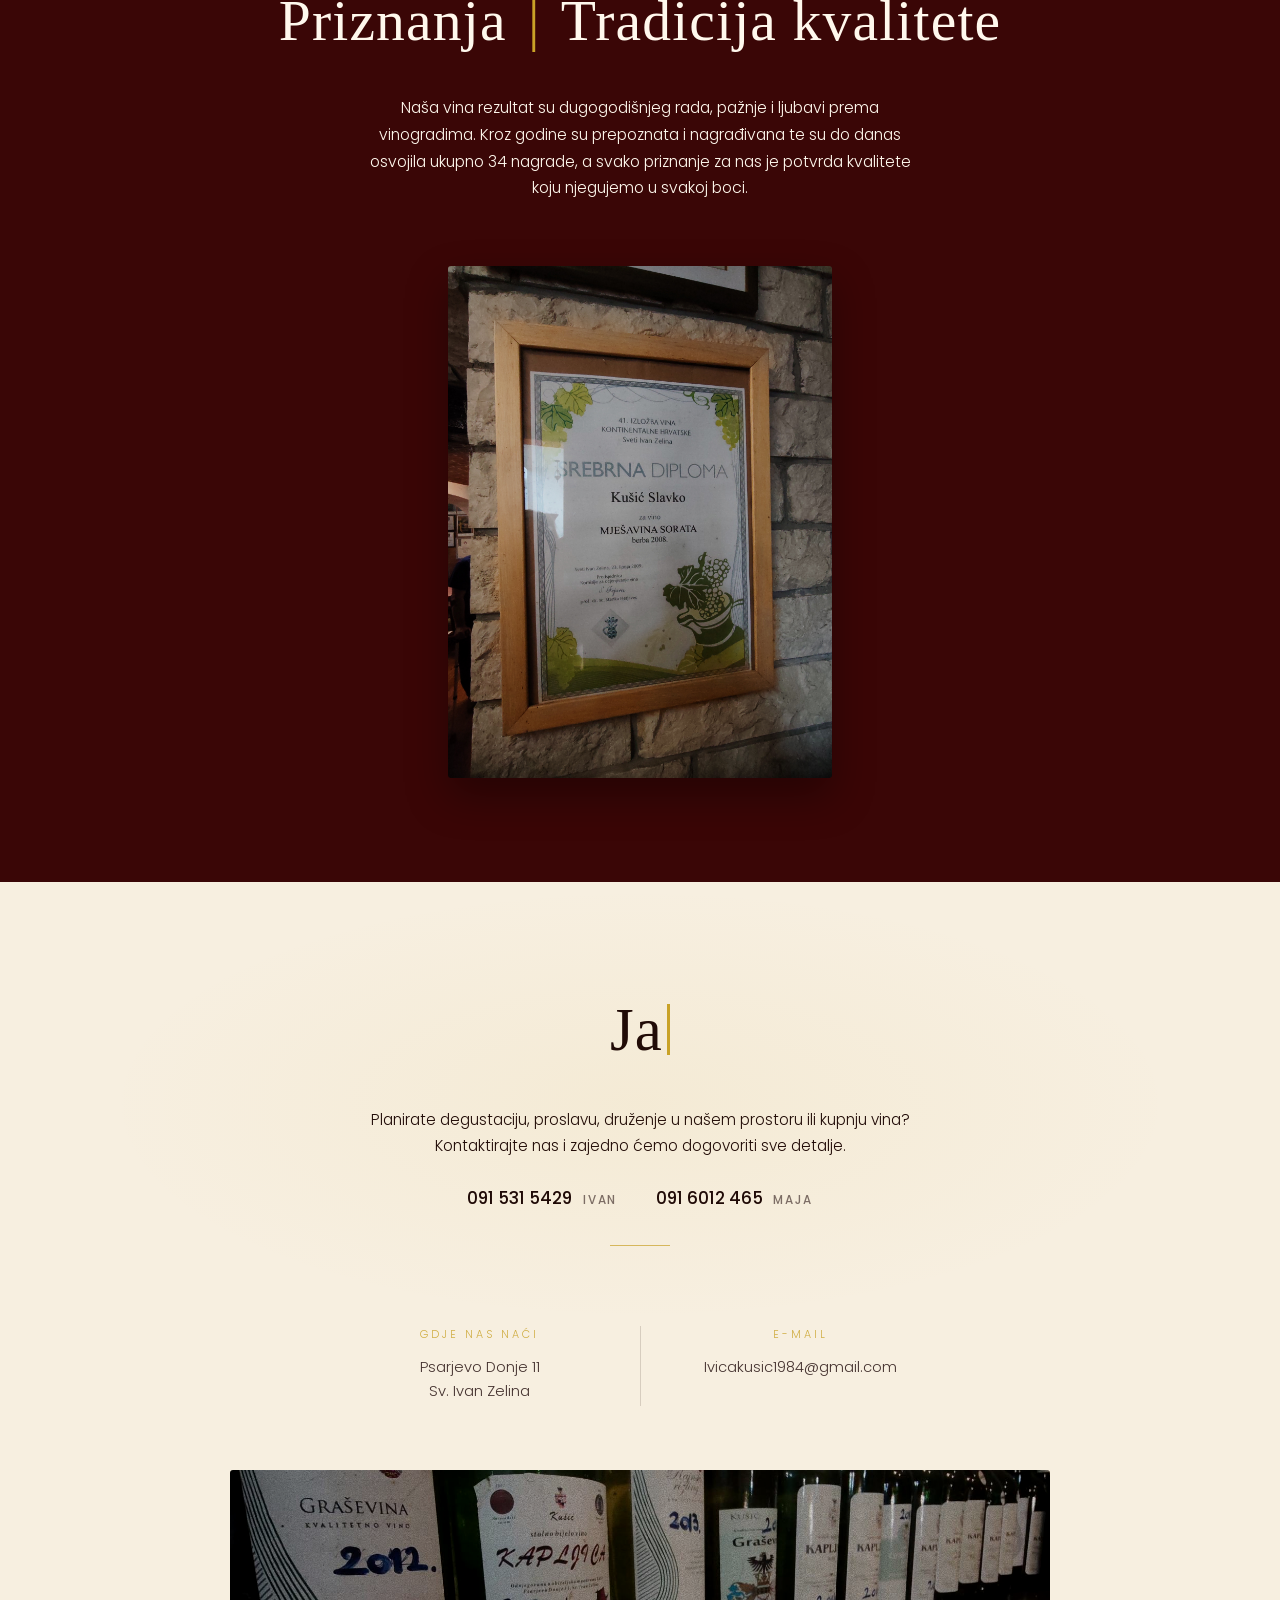
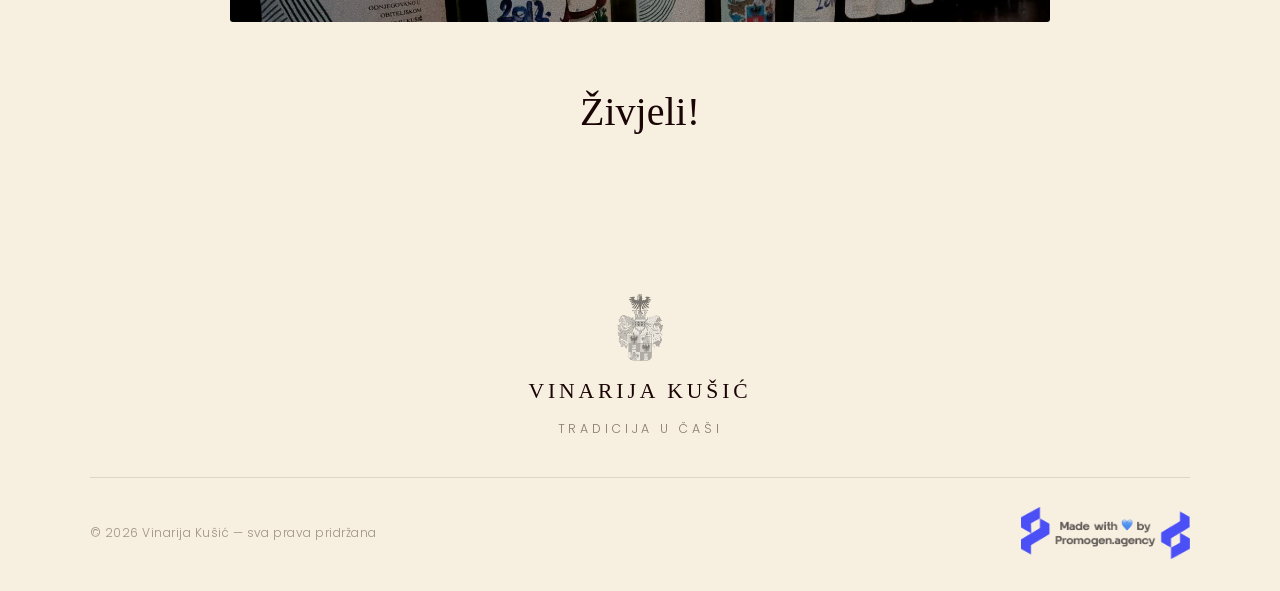
==== commit 6b016595: "Nove galerijske/dekorativne slike, kontakt stranica i CLAUDE.md; ciscenje repozitorija (junk datotek" ====
--- a/index.html
+++ b/index.html
@@ -3,13 +3,13 @@
 <head>
 <meta charset="UTF-8">
 <meta name="viewport" content="width=device-width, initial-scale=1, viewport-fit=cover">
-<title>Vinarija Kušić — Tradicija od 1917.</title>
-<meta name="description" content="Vina Kušić — obiteljska vinarija iz Psarjeva Donjeg, Sv. Ivan Zelina. Degustacije, proslave i vina njegovana od 1917. godine.">
-<meta name="theme-color" content="#322E29">
+<title>Vinarija Kušić — Tradicija u čaši</title>
+<meta name="description" content="Vina Kušić — obiteljska vinarija iz Psarjeva Donjeg, Sv. Ivan Zelina. Degustacije, proslave i tradicija u čaši.">
+<meta name="theme-color" content="#300000">
 <link rel="icon" type="image/png" href="assets/img/grb.png">
 <link rel="preconnect" href="https://fonts.googleapis.com">
 <link rel="preconnect" href="https://fonts.gstatic.com" crossorigin>
-<link href="https://fonts.googleapis.com/css2?family=Cormorant+Garamond:ital,wght@0,400;0,500;0,600;0,700;1,400&family=Poppins:wght@300;400;500;600&family=Pinyon+Script&display=swap" rel="stylesheet">
+<link href="https://fonts.googleapis.com/css2?family=Poppins:wght@300;400;500;600&family=Monsieur+La+Doulaise&display=swap" rel="stylesheet">
 <link rel="stylesheet" href="css/style.css">
 </head>
 <body>
@@ -24,7 +24,7 @@
       <span class="brand-line" aria-hidden="true"></span>
       <img class="brand-crest" src="assets/img/grb.png" alt="Grb obitelji Kušić">
       <span class="brand-line" aria-hidden="true"></span>
-      <span class="brand-word">Kusic</span>
+      <span class="brand-word">Kušić</span>
     </div>
 
     <button class="nav-toggle" aria-label="Otvori izbornik" aria-expanded="false">
@@ -32,6 +32,7 @@
     </button>
 
     <nav class="nav" id="glavni-nav">
+      <a class="nav-logo" href="#vrh" aria-label="Vinarija Kušić — na vrh stranice"><img src="assets/img/grb.png" alt=""></a>
       <a href="#nasa-prica">Naša priča</a>
       <a href="#degustacije">Degustacije</a>
       <a href="#proslave">Proslave</a>
@@ -42,11 +43,15 @@
   </div>
 
   <div class="hero-mid">
-    <p class="hero-tagline">Tradicija od <span class="hero-godina">1917.</span></p>
+    <p class="hero-tagline">Tradicija u <span class="hero-casa">čaši</span></p>
     <div class="hero-cta-row">
       <a class="hero-cta" href="#ponuda">Pogledaj ponudu</a>
       <a class="hero-cta hero-cta-ghost" href="#kontakt">Kontakt</a>
     </div>
+    <a class="hero-scroll hero-scroll-desk" href="#ponuda" aria-label="Skrolaj do ponude vina">
+      <span class="hs-text">istraži</span>
+      <span class="hs-line" aria-hidden="true"></span>
+    </a>
   </div>
 
   <div class="hero-foot">
@@ -65,7 +70,7 @@
     <!-- Graševina -->
     <div class="wine reveal" data-wine="grasevina">
       <div class="bottle-wrap">
-        <img class="bottle-img" src="assets/img/boca-grasevina.png" alt="Boca vina Graševina Kušić">
+        <img class="bottle-img" src="assets/img/boca-grasevina2.png" alt="Boca vina Graševina Kušić">
       </div>
       <div class="wine-text">
         <p class="wine-name">Graševina</p>
@@ -75,21 +80,13 @@
 
     <!-- Središnji lučni okvir -->
     <div class="arch reveal">
-      <div class="arch-photo" aria-hidden="true"></div>
-      <img class="arch-frame" src="assets/img/ponuda-okvir.png" alt="" aria-hidden="true">
-      <div class="arch-text-top">
-        <h2 class="arch-title">Ponuda</h2>
-        <p class="arch-sub">VINA</p>
-      </div>
-      <div class="arch-text-bottom">
-        <p>Odnjegovano u obiteljskom podrumu Kušić<br>Psarjevo Donje 11, Sv. Ivan Zelina</p>
-      </div>
+      <img class="arch-img" src="assets/img/ponuda-laura.jpg" alt="Ponuda vina — odnjegovano u obiteljskom podrumu Kušić, Psarjevo Donje 11, Sv. Ivan Zelina">
     </div>
 
     <!-- Kapljica -->
     <div class="wine reveal" data-wine="kapljica">
       <div class="bottle-wrap">
-        <img class="bottle-img" src="assets/img/boca-kapljica.png" alt="Boca vina Kapljica Kušić">
+        <img class="bottle-img" src="assets/img/boca-kapljica2.png" alt="Boca vina Kapljica Kušić">
       </div>
       <div class="wine-text">
         <p class="wine-name">Kapljica</p>
@@ -102,8 +99,6 @@
 
 <!-- ===== NAŠA PRIČA ===== -->
 <section class="prica" id="nasa-prica">
-  <img class="prica-decor prica-decor-r2" src="assets/img/ukras-loza.png" alt="" aria-hidden="true">
-  <img class="prica-decor prica-decor-r" src="assets/img/ukras-loza.png" alt="" aria-hidden="true">
   <div class="container">
     <h2 class="sec-title reveal">Naša <span class="script">p</span>riča</h2>
 
@@ -131,7 +126,7 @@
         sudjelujemo na vinskim natjecanjima i izložbama, osvajajući brojna priznanja za
         kvalitetu naših vina.</p>
         <figure class="prica-photo">
-          <img src="assets/img/prica-stara-kuca.jpg" alt="Uokvirena fotografija stare obiteljske kuće Kušić" data-lightbox="Stara obiteljska kuća — obiteljska arhiva">
+          <img src="assets/img/prica-kuca.jpg" alt="Stara obiteljska kuća Kušić s ukućanima na stubama" data-lightbox="Stara obiteljska kuća — obiteljska arhiva">
         </figure>
       </div>
     </div>
@@ -156,33 +151,32 @@
 
 <!-- ===== DEGUSTACIJE (grozd) ===== -->
 <section class="degustacije" id="degustacije">
-  <img class="degu-decor" src="assets/img/ukras-grozd3.png" alt="" aria-hidden="true">
   <div class="grozd-wrap">
     <div class="grozd" id="grozd">
       <svg class="grozd-stem" viewBox="0 0 300 190" width="300" height="190" aria-hidden="true">
         <path d="M290 10 C 200 20, 130 60, 118 185" fill="none" stroke="#2b1206" stroke-width="17" stroke-linecap="round"/>
         <path d="M92 8 C 118 12, 138 34, 140 62 C 112 66, 84 52, 74 30 C 68 18, 76 8, 92 8 Z" fill="#2b1206"/>
       </svg>
+      <div class="krug prazni-t k0" aria-hidden="true"></div>
       <div class="krug foto k1"><img src="assets/img/podrum-police.jpg" alt="Stare boce u podrumskim pretincima" data-lightbox="Podrum Kušić"></div>
       <div class="krug foto k2"><img src="assets/img/grozdje-loza.jpg" alt="Grožđe na lozi" data-lightbox="Vinograd"></div>
       <div class="krug title-krug k3"><span>Degustacije</span></div>
       <div class="krug foto k4"><img src="assets/img/drvorez.jpg" alt="Drvorez s motivom vinara" data-lightbox="Detalj iz kušaonice"></div>
-      <div class="krug foto k5"><img src="assets/img/gal-grozdje-rozo.jpg" alt="Ružičasto grožđe na trsu" data-lightbox="Grožđe pred berbu"></div>
+      <div class="krug prazni-t k5" aria-hidden="true"></div>
       <div class="krug text-krug k6"><span>Posjetite nas, kušajte naša vina i otkrijte okuse koji čuvaju tradiciju naše vinarije.</span></div>
-      <div class="krug foto k7"><img src="assets/img/gal-drustvo.jpg" alt="Društvo s čašama vina u podrumu" data-lightbox="Degustacija u podrumu"></div>
+      <div class="krug prazni k7" aria-hidden="true"></div>
       <div class="krug foto k8"><img src="assets/img/vinograd-redovi.jpg" alt="Redovi vinograda" data-lightbox="Vinogradi Kušić"></div>
       <div class="krug foto k9"><img src="assets/img/kusaonica.jpg" alt="Kušaonica s dugim stolom" data-lightbox="Kušaonica — do 40 osoba"></div>
-      <div class="krug foto k10"><img src="assets/img/gal-berba.jpg" alt="Prikolica puna ubranog grožđa" data-lightbox="Berba — plodovi cijele godine rada"></div>
-      <div class="krug foto k11"><img src="assets/img/lisce-zuto.jpg" alt="Lišće vinove loze" data-lightbox="Vinova loza"></div>
-      <div class="krug foto k12"><img src="assets/img/grozdje-bijelo.jpg" alt="Zeleno grožđe na trsu" data-lightbox="Graševina u vinogradu"></div>
+      <div class="krug prazni-t k10" aria-hidden="true"></div>
+      <div class="krug prazni k11" aria-hidden="true"></div>
+      <div class="krug foto k12"><img src="assets/img/lisce-zuto.jpg" alt="Lišće vinove loze" data-lightbox="Vinova loza"></div>
+      <div class="krug prazni-t k13" aria-hidden="true"></div>
     </div>
   </div>
 </section>
 
 <!-- ===== PROSLAVE ===== -->
 <section class="proslave" id="proslave">
-  <img class="proslave-deko deko-desno" src="assets/img/grozd-deko.png" alt="" aria-hidden="true">
-  <img class="proslave-deko deko-lijevo" src="assets/img/grozd-deko.png" alt="" aria-hidden="true">
   <div class="container">
     <h2 class="sec-title light reveal">Više od <span class="script">v</span>inarije</h2>
 
@@ -203,14 +197,15 @@
       <button class="car-arrow prev" aria-label="Prethodna fotografija">&#10094;</button>
       <div class="car-viewport">
         <div class="car-track">
+          <img src="assets/img/proslava-stol.jpg" alt="Svečano postavljen dugi stol">
+          <img src="assets/img/proslava-dekor.jpg" alt="Dekorirani stolovi u kušaonici">
+          <img src="assets/img/proslava-baloni.jpg" alt="Proslava s balonima u podrumu">
+          <img class="car-zoomout" src="assets/img/gal-glazbenici.jpg" alt="Tamburaši sviraju u kušaonici">
           <img src="assets/img/prostor-stolovi.jpg" alt="Dugi stol s kockastim stolnjacima u podrumu">
           <img src="assets/img/prostor-lukovi.jpg" alt="Kušaonica s ciglenim lukovima i pogledom na šank">
           <img src="assets/img/prostor-vinoteka.jpg" alt="Police s vinima uz zidove kušaonice">
           <img src="assets/img/prostor-sank.jpg" alt="Šank s policama čaša i stolcima od bačvi">
           <img src="assets/img/prostor-diplome.jpg" alt="Zid s diplomama iznad dugog stola">
-          <img src="assets/img/proslava-stol.jpg" alt="Svečano postavljen dugi stol">
-          <img src="assets/img/proslava-dekor.jpg" alt="Dekorirani stolovi u kušaonici">
-          <img src="assets/img/proslava-baloni.jpg" alt="Proslava s balonima u podrumu">
         </div>
       </div>
       <button class="car-arrow next" aria-label="Sljedeća fotografija">&#10095;</button>
@@ -231,32 +226,46 @@
     <button class="gf-arrow gf-next" aria-label="Sljedeća fotografija">&#10095;</button>
     <div class="gf-stage">
       <figure class="gf-item"><img src="assets/img/gal-glazbenici.jpg" alt="Glazbenici sviraju u kušaonici" data-lightbox="Uz dobru kapljicu ide i pjesma" loading="lazy"></figure>
-      <figure class="gf-item"><img src="assets/img/grozdje-bijelo.jpg" alt="Zeleno grožđe na trsu" data-lightbox="Graševina u vinogradu" loading="lazy"></figure>
+      <figure class="gf-item"><img src="assets/img/ponuda-grozdje.jpg" alt="Zreli grozd ružičastog grožđa na trsu" data-lightbox="Plodovi vinograda" loading="lazy"></figure>
       <figure class="gf-item"><img src="assets/img/gal-drustvo.jpg" alt="Društvo s čašama vina u podrumu" data-lightbox="Degustacija u podrumu" loading="lazy"></figure>
+      <figure class="gf-item"><img src="assets/img/gal-vina-natpis.jpg" alt="Natpis Vina Kušić s ponudom vina" data-lightbox="Vina Kušić" loading="lazy"></figure>
+      <figure class="gf-item"><img src="assets/img/vinograd-pano.jpg" alt="Panorama vinograda Kušić" data-lightbox="Vinogradi Kušić" loading="lazy"></figure>
+      <figure class="gf-item"><img src="assets/img/gal-arhiva-lukovi.jpg" alt="Boce vina u ciglenim lukovima podruma" data-lightbox="Podrum — vina u lukovima" loading="lazy"></figure>
+      <figure class="gf-item"><img src="assets/img/gal-berba.jpg" alt="Prikolica puna ubranog grožđa" data-lightbox="Berba — plodovi cijele godine rada" loading="lazy"></figure>
+      <figure class="gf-item"><img src="assets/img/gal-grozdje-bijelo-trs.jpg" alt="Zreli grozd bijelog grožđa na trsu" data-lightbox="Graševina pred berbu" loading="lazy"></figure>
+      <figure class="gf-item"><img src="assets/img/gal-kusaonica-bacva.jpg" alt="Interijer kušaonice s velikom bačvom" data-lightbox="Kušaonica — svaki kutak priča priču" loading="lazy"></figure>
+      <figure class="gf-item"><img src="assets/img/gal-vina-izlozba.jpg" alt="Podrum s terakota stalcima punim boca" data-lightbox="Podrum Kušić" loading="lazy"></figure>
       <figure class="gf-item"><img src="assets/img/gal-suncobran.jpg" alt="Druženje u dvorištu pod suncobranom" data-lightbox="Druženje u dvorištu" loading="lazy"></figure>
-      <figure class="gf-item"><img src="assets/img/gal-hrana.jpg" alt="Domaća jela s roštilja" data-lightbox="Domaća kuhinja" loading="lazy"></figure>
+      <figure class="gf-item"><img src="assets/img/gal-vinograd-ljeto.jpg" alt="Redovi vinograda na brijegu iznad sela" data-lightbox="Vinograd u punom rastu" loading="lazy"></figure>
+      <figure class="gf-item"><img src="assets/img/gal-cisterne.jpg" alt="Inox cisterne za vino" data-lightbox="Suvremena proizvodnja" loading="lazy"></figure>
+      <figure class="gf-item"><img src="assets/img/gal-boca-grasevina.jpg" alt="Vina Kušić — Graševina i Cabernet Sauvignon" data-lightbox="Vina Kušić u poklon-pakiranju" loading="lazy"></figure>
       <figure class="gf-item"><img src="assets/img/gal-svecani-stol.jpg" alt="Svečano postavljen dugi stol kroz podrum" data-lightbox="Podrum spreman za slavlje" loading="lazy"></figure>
-      <figure class="gf-item"><img src="assets/img/gal-berba.jpg" alt="Prikolica puna ubranog grožđa" data-lightbox="Berba — plodovi cijele godine rada" loading="lazy"></figure>
+      <figure class="gf-item"><img src="assets/img/gal-podrum-kutak.jpg" alt="Kutak kušaonice sa stolcima od bačve" data-lightbox="Kutak za kušanje" loading="lazy"></figure>
+      <figure class="gf-item"><img src="assets/img/gal-redovi.jpg" alt="Redovi vinove loze pod ljetnim nebom" data-lightbox="Redovi loze u Psarjevu" loading="lazy"></figure>
+      <figure class="gf-item"><img src="assets/img/gal-berba-gajba.jpg" alt="Prikolica prepuna bijelog grožđa nakon berbe" data-lightbox="Berba — bogat rod grožđa" loading="lazy"></figure>
+      <figure class="gf-item"><img src="assets/img/gal-kutak-bacva.jpg" alt="Kutak podruma s velikom bačvom i sombrerom" data-lightbox="Svaki kutak ima priču" loading="lazy"></figure>
+      <figure class="gf-item"><img src="assets/img/ponuda-vinograd.jpg" alt="Redovi vinograda pod vedrim nebom" data-lightbox="Vinograd u proljeće" loading="lazy"></figure>
+      <figure class="gf-item"><img src="assets/img/gal-grozdje-rozo.jpg" alt="Ružičasto grožđe na trsu" data-lightbox="Grožđe pred berbu" loading="lazy"></figure>
+      <figure class="gf-item"><img src="assets/img/gal-bacva-kusic.jpg" alt="Ulazni znak s grbom obitelji Kušić na bačvi" data-lightbox="Dobrodošli u Vina Kušić" loading="lazy"></figure>
       <figure class="gf-item"><img src="assets/img/gal-zaprega.jpg" alt="Konjska zaprega ispred vinarije" data-lightbox="Starinski dolazak u vinariju" loading="lazy"></figure>
-      <figure class="gf-item"><img src="assets/img/vinograd-pano.jpg" alt="Panorama vinograda Kušić" data-lightbox="Vinogradi Kušić" loading="lazy"></figure>
-      <figure class="gf-item"><img src="assets/img/gal-kotlovina.jpg" alt="Gulaš se krčka u kotlu" data-lightbox="Kotlovina — miris domaćeg" loading="lazy"></figure>
-      <figure class="gf-item"><img src="assets/img/gal-kusaonica-bacva.jpg" alt="Interijer kušaonice s velikom bačvom" data-lightbox="Kušaonica — svaki kutak priča priču" loading="lazy"></figure>
-      <figure class="gf-item"><img src="assets/img/gal-redovi.jpg" alt="Redovi vinove loze pod ljetnim nebom" data-lightbox="Redovi loze u Psarjevu" loading="lazy"></figure>
-      <figure class="gf-item"><img src="assets/img/gal-cisterne.jpg" alt="Inox cisterne za vino" data-lightbox="Suvremena proizvodnja" loading="lazy"></figure>
-      <figure class="gf-item"><img src="assets/img/gal-gablec.jpg" alt="Društvo za stolom uz domaći gablec" data-lightbox="Uz dobru kapljicu i domaći zalogaj" loading="lazy"></figure>
+      <figure class="gf-item"><img src="assets/img/gal-grozdje-crno-trs.jpg" alt="Grozd crvenog grožđa na trsu" data-lightbox="Grožđe u vinogradu" loading="lazy"></figure>
       <figure class="gf-item"><img src="assets/img/police-boca.jpg" alt="Police s bocama u podrumu" data-lightbox="Podrum Kušić" loading="lazy"></figure>
+      <figure class="gf-item"><img src="assets/img/gal-kola.jpg" alt="Stara drvena kola u dvorištu vinarije" data-lightbox="Tradicija u svakom detalju" loading="lazy"></figure>
+      <figure class="gf-item"><img src="assets/img/gal-traktor.jpg" alt="Traktor u vinogradu" data-lightbox="Rad u vinogradu" loading="lazy"></figure>
+      <figure class="gf-item"><img src="assets/img/vinograd-luk.jpg" alt="Vinograd s pogledom na okolna imanja" data-lightbox="Vinograd nad selom" loading="lazy"></figure>
+      <figure class="gf-item"><img src="assets/img/gal-kapljica.jpg" alt="Boca Kapljice na kariranom stolnjaku" data-lightbox="Kapljica — iz podruma Kušić" loading="lazy"></figure>
+      <figure class="gf-item"><img src="assets/img/prica-arhiva.jpg" alt="Uređena kušaonica u podrumu spremna za goste" data-lightbox="Kušaonica spremna za goste" loading="lazy"></figure>
       <figure class="gf-item"><img src="assets/img/gal-drvorez-konji.jpg" alt="Drvorez s konjskom zapregom u podrumu" data-lightbox="Rukotvorine u podrumu" loading="lazy"></figure>
-      <figure class="gf-item"><img src="assets/img/gal-grozdje-rozo.jpg" alt="Ružičasto grožđe na trsu" data-lightbox="Grožđe pred berbu" loading="lazy"></figure>
-      <figure class="gf-item"><img src="assets/img/gal-kutak-bacva.jpg" alt="Kutak podruma s velikom bačvom i sombrerom" data-lightbox="Svaki kutak ima priču" loading="lazy"></figure>
-      <figure class="gf-item"><img src="assets/img/gal-traktor.jpg" alt="Traktor u vinogradu" data-lightbox="Rad u vinogradu" loading="lazy"></figure>
-      <figure class="gf-item"><img src="assets/img/gal-kapljica.jpg" alt="Boca Kapljice na kariranom stolnjaku" data-lightbox="Kapljica — iz podruma Kušić" loading="lazy"></figure>
+      <figure class="gf-item"><img src="assets/img/gal-prostor-postavljen.jpg" alt="Kušaonica s posloženim stolovima i kockastim stolnjacima" data-lightbox="Prostor spreman za goste" loading="lazy"></figure>
+      <figure class="gf-item"><img src="assets/img/gal-arhiva-etikete.jpg" alt="Arhivske boce s rukom pisanim godinama berbi" data-lightbox="Arhiva berbi — svaka godina ima priču" loading="lazy"></figure>
       <figure class="gf-item"><img src="assets/img/kusaonica.jpg" alt="Kušaonica s dugim stolom" data-lightbox="Kušaonica — do 40 osoba" loading="lazy"></figure>
       <figure class="gf-item"><img src="assets/img/gal-bacva-ulaz.jpg" alt="Stara bačva pod krovićem ispred vinarije" data-lightbox="Bačva koja pozdravlja goste" loading="lazy"></figure>
+      <figure class="gf-item"><img src="assets/img/grozdje-bijelo.jpg" alt="Zeleno grožđe na trsu" data-lightbox="Graševina u vinogradu" loading="lazy"></figure>
+      <figure class="gf-item"><img src="assets/img/gal-sat-gemist.jpg" alt="Drveni sat s natpisom: kad je najbolje vrijeme za popiti gemišt? Sad!" data-lightbox="Kad je vrijeme za gemišt? Sad!" loading="lazy"></figure>
       <figure class="gf-item"><img src="assets/img/gal-bacva-dvoriste.jpg" alt="Ukrasna bačva u dvorištu" data-lightbox="Detalji dvorišta" loading="lazy"></figure>
-      <figure class="gf-item"><img src="assets/img/gal-pod-suncobranima.jpg" alt="Gosti se poslužuju kotlovinom pod suncobranom" data-lightbox="Kad se skupi dobra ekipa" loading="lazy"></figure>
       <figure class="gf-item"><img src="assets/img/gal-vinograd-brijeg.jpg" alt="Vinograd na brijegu" data-lightbox="Vinogradi zelinskoga kraja" loading="lazy"></figure>
       <figure class="gf-item"><img src="assets/img/grozdje-loza.jpg" alt="Grožđe na lozi" data-lightbox="Vinograd" loading="lazy"></figure>
-      <figure class="gf-item"><img src="assets/img/gal-gradele.jpg" alt="Meso na gradelama" data-lightbox="S gradela na stol" loading="lazy"></figure>
+      <figure class="gf-item"><img src="assets/img/gal-kapljica-stalak.jpg" alt="Boca Kapljice u kovanom stalku" data-lightbox="Kapljica — spremna za kušanje" loading="lazy"></figure>
       <figure class="gf-item"><img src="assets/img/gal-objekt-vecer.jpg" alt="Vinarija u večernjim satima" data-lightbox="Vinarija u sumrak" loading="lazy"></figure>
       <figure class="gf-item"><img src="assets/img/gal-stare-boce.jpg" alt="Arhivske boce vina" data-lightbox="Arhiva starih berbi" loading="lazy"></figure>
       <figure class="gf-item"><img src="assets/img/gal-bacva-noc.jpg" alt="Ulaz s bačvom noću" data-lightbox="Podrum pod zvijezdama" loading="lazy"></figure>
@@ -273,17 +282,52 @@
   <div class="container">
     <h2 class="sec-title light center reveal">Priznanja <span class="priznanja-sep">|</span> Tradicija kvalitete</h2>
     <p class="priznanja-text reveal">Naša vina rezultat su dugogodišnjeg rada, pažnje i ljubavi prema vinogradima. Kroz
-    godine su prepoznata i nagrađivana, a svako priznanje za nas je potvrda kvalitete koju
-    njegujemo u svakoj boci.</p>
-  </div>
-
-  <div id="pgallery" aria-label="Galerija nagrada i diploma Vinarije Kušić">
-    <div id="pgallery-hint" class="pgallery-hint" aria-hidden="true">
-      <svg class="pgallery-hint-icon" viewBox="0 0 40 40" fill="none" xmlns="http://www.w3.org/2000/svg">
-        <path d="M20 7C20 5.9 19.1 5 18 5C16.9 5 16 5.9 16 7V20L13 17C12.2 16.2 10.8 16.2 10 17C9.2 17.8 9.2 19.2 10 20L16 26C17.2 27.2 18.8 28 20.5 28H24C27.3 28 30 25.3 30 22V13C30 11.9 29.1 11 28 11C27.3 11 26.7 11.4 26.3 12C26 10.9 25 10 23.8 10C23 10 22.3 10.4 21.8 11C21.4 10.4 20.7 10 20 10V7Z" fill="rgba(201,162,39,0.8)"/>
-        <path d="M8 19L5 22M32 19L35 22" stroke="rgba(201,162,39,0.45)" stroke-width="2" stroke-linecap="round"/>
-      </svg>
-      <span class="pgallery-hint-text">← Povucite prstom →</span>
+    godine su prepoznata i nagrađivana te su do danas osvojila ukupno 34 nagrade, a svako
+    priznanje za nas je potvrda kvalitete koju njegujemo u svakoj boci.</p>
+  </div>
+
+  <div class="gflow" id="pflow" tabindex="0" aria-label="Priznanja i nagrade — strelicama ili klikom listajte">
+    <button class="gf-arrow gf-prev" aria-label="Prethodna nagrada">&#10094;</button>
+    <button class="gf-arrow gf-next" aria-label="Sljedeća nagrada">&#10095;</button>
+    <div class="gf-stage">
+      <figure class="gf-item"><img src="assets/img/nagrada-01.jpg" alt="Diploma Vinarije Kušić" data-lightbox="Nagrada — Vinarija Kušić" loading="lazy"></figure>
+      <figure class="gf-item"><img src="assets/img/nagrada-02.jpg" alt="Diploma Vinarije Kušić" data-lightbox="Nagrada — Vinarija Kušić" loading="lazy"></figure>
+      <figure class="gf-item"><img src="assets/img/nagrada-03.jpg" alt="Diploma Vinarije Kušić" data-lightbox="Nagrada — Vinarija Kušić" loading="lazy"></figure>
+      <figure class="gf-item"><img src="assets/img/nagrada-04.jpg" alt="Diploma Vinarije Kušić" data-lightbox="Nagrada — Vinarija Kušić" loading="lazy"></figure>
+      <figure class="gf-item"><img src="assets/img/nagrada-05.jpg" alt="Diploma Vinarije Kušić" data-lightbox="Nagrada — Vinarija Kušić" loading="lazy"></figure>
+      <figure class="gf-item"><img src="assets/img/nagrada-06.jpg" alt="Diploma Vinarije Kušić" data-lightbox="Nagrada — Vinarija Kušić" loading="lazy"></figure>
+      <figure class="gf-item"><img src="assets/img/nagrada-07.jpg" alt="Diploma Vinarije Kušić" data-lightbox="Nagrada — Vinarija Kušić" loading="lazy"></figure>
+      <figure class="gf-item"><img src="assets/img/nagrada-08.jpg" alt="Diploma Vinarije Kušić" data-lightbox="Nagrada — Vinarija Kušić" loading="lazy"></figure>
+      <figure class="gf-item"><img src="assets/img/nagrada-09.jpg" alt="Diploma Vinarije Kušić" data-lightbox="Nagrada — Vinarija Kušić" loading="lazy"></figure>
+      <figure class="gf-item"><img src="assets/img/nagrada-10.jpg" alt="Diploma Vinarije Kušić" data-lightbox="Nagrada — Vinarija Kušić" loading="lazy"></figure>
+      <figure class="gf-item"><img src="assets/img/nagrada-11.jpg" alt="Diploma Vinarije Kušić" data-lightbox="Nagrada — Vinarija Kušić" loading="lazy"></figure>
+      <figure class="gf-item"><img src="assets/img/nagrada-12.jpg" alt="Diploma Vinarije Kušić" data-lightbox="Nagrada — Vinarija Kušić" loading="lazy"></figure>
+      <figure class="gf-item"><img src="assets/img/nagrada-13.jpg" alt="Diploma Vinarije Kušić" data-lightbox="Nagrada — Vinarija Kušić" loading="lazy"></figure>
+      <figure class="gf-item"><img src="assets/img/nagrada-14.jpg" alt="Diploma Vinarije Kušić" data-lightbox="Nagrada — Vinarija Kušić" loading="lazy"></figure>
+      <figure class="gf-item"><img src="assets/img/nagrada-15.jpg" alt="Diploma Vinarije Kušić" data-lightbox="Nagrada — Vinarija Kušić" loading="lazy"></figure>
+      <figure class="gf-item"><img src="assets/img/nagrada-16.jpg" alt="Diploma Vinarije Kušić" data-lightbox="Nagrada — Vinarija Kušić" loading="lazy"></figure>
+      <figure class="gf-item"><img src="assets/img/nagrada-17.jpg" alt="Diploma Vinarije Kušić" data-lightbox="Nagrada — Vinarija Kušić" loading="lazy"></figure>
+      <figure class="gf-item"><img src="assets/img/nagrada-18.jpg" alt="Diploma Vinarije Kušić" data-lightbox="Nagrada — Vinarija Kušić" loading="lazy"></figure>
+      <figure class="gf-item"><img src="assets/img/nagrada-19.jpg" alt="Diploma Vinarije Kušić" data-lightbox="Nagrada — Vinarija Kušić" loading="lazy"></figure>
+      <figure class="gf-item"><img src="assets/img/nagrada-20.jpg" alt="Diploma Vinarije Kušić" data-lightbox="Nagrada — Vinarija Kušić" loading="lazy"></figure>
+      <figure class="gf-item"><img src="assets/img/nagrada-21.jpg" alt="Diploma Vinarije Kušić" data-lightbox="Nagrada — Vinarija Kušić" loading="lazy"></figure>
+      <figure class="gf-item"><img src="assets/img/nagrada-22.jpg" alt="Diploma Vinarije Kušić" data-lightbox="Nagrada — Vinarija Kušić" loading="lazy"></figure>
+      <figure class="gf-item"><img src="assets/img/nagrada-23.jpg" alt="Diploma Vinarije Kušić" data-lightbox="Nagrada — Vinarija Kušić" loading="lazy"></figure>
+      <figure class="gf-item"><img src="assets/img/nagrada-24.jpg" alt="Diploma Vinarije Kušić" data-lightbox="Nagrada — Vinarija Kušić" loading="lazy"></figure>
+      <figure class="gf-item"><img src="assets/img/nagrada-25.jpg" alt="Diploma Vinarije Kušić" data-lightbox="Nagrada — Vinarija Kušić" loading="lazy"></figure>
+      <figure class="gf-item"><img src="assets/img/nagrada-26.jpg" alt="Diploma Vinarije Kušić" data-lightbox="Nagrada — Vinarija Kušić" loading="lazy"></figure>
+      <figure class="gf-item"><img src="assets/img/nagrada-27.jpg" alt="Diploma Vinarije Kušić" data-lightbox="Nagrada — Vinarija Kušić" loading="lazy"></figure>
+      <figure class="gf-item"><img src="assets/img/nagrada-28.jpg" alt="Diploma Vinarije Kušić" data-lightbox="Nagrada — Vinarija Kušić" loading="lazy"></figure>
+      <figure class="gf-item"><img src="assets/img/nagrada-29.jpg" alt="Diploma Vinarije Kušić" data-lightbox="Nagrada — Vinarija Kušić" loading="lazy"></figure>
+      <figure class="gf-item"><img src="assets/img/nagrada-30.jpg" alt="Diploma Vinarije Kušić" data-lightbox="Nagrada — Vinarija Kušić" loading="lazy"></figure>
+      <figure class="gf-item"><img src="assets/img/nagrada-31.jpg" alt="Diploma Vinarije Kušić" data-lightbox="Nagrada — Vinarija Kušić" loading="lazy"></figure>
+      <figure class="gf-item"><img src="assets/img/nagrada-32.jpg" alt="Diploma Vinarije Kušić" data-lightbox="Nagrada — Vinarija Kušić" loading="lazy"></figure>
+      <figure class="gf-item"><img src="assets/img/nagrada-33.jpg" alt="Diploma Vinarije Kušić" data-lightbox="Nagrada — Vinarija Kušić" loading="lazy"></figure>
+      <figure class="gf-item"><img src="assets/img/nagrada-34.jpg" alt="Diploma Vinarije Kušić" data-lightbox="Nagrada — Vinarija Kušić" loading="lazy"></figure>
+    </div>
+    <div class="gf-hint" aria-hidden="true">
+      <span class="gf-hint-text">listaj prstom</span>
+      <span class="gf-hint-line"></span>
     </div>
   </div>
 </section>
@@ -291,8 +335,13 @@
 <!-- ===== KONTAKT (Pozivamo vas + kontakt spojeno) ===== -->
 <section class="kontakt" id="kontakt">
   <div class="kontakt-hero">
-    <span class="cta-label reveal">Pozivamo vas</span>
-    <p class="cta-typewriter" id="cta-typewriter" aria-label="Svaka čaša priča priču."></p>
+    <p class="cta-typewriter" id="cta-typewriter" aria-label="Javite nam se"></p>
+    <p class="kontakt-cta-text reveal">Planirate degustaciju, proslavu, druženje u našem prostoru ili kupnju vina?
+    Kontaktirajte nas i zajedno ćemo dogovoriti sve detalje.</p>
+    <div class="kontakt-cta-phones reveal">
+      <a href="tel:+385915315429">091 531 5429 <span class="kontakt-phone-name">Ivan</span></a>
+      <a href="tel:+385916012465">091 6012 465 <span class="kontakt-phone-name">Maja</span></a>
+    </div>
     <span class="kontakt-gold-line" aria-hidden="true"></span>
   </div>
 
@@ -304,12 +353,6 @@
       </div>
       <div class="kontakt-info-divider" aria-hidden="true"></div>
       <div class="kontakt-info-col">
-        <span class="kontakt-info-label">Telefon</span>
-        <a href="tel:+385915315429">091 531 5429</a>
-        <a href="tel:+385916012465">091 601 2465</a>
-      </div>
-      <div class="kontakt-info-divider" aria-hidden="true"></div>
-      <div class="kontakt-info-col">
         <span class="kontakt-info-label">E-mail</span>
         <a href="mailto:Ivicakusic1984@gmail.com">Ivicakusic1984@gmail.com</a>
       </div>
@@ -329,49 +372,16 @@
     <div class="footer-brand">
       <img class="footer-crest" src="assets/img/grb-siva.png" alt="Grb obitelji Kušić">
       <span class="footer-name">Vinarija Kušić</span>
-      <span class="footer-est">Tradicija od 1917.</span>
-    </div>
-
-    <div class="footer-divider" aria-hidden="true"></div>
-
-    <div class="footer-cols">
-      <div class="footer-col">
-        <p class="footer-col-label">Navigacija</p>
-        <nav aria-label="Footer navigacija">
-          <a href="#nasa-prica">Naša priča</a>
-          <a href="#degustacije">Degustacije</a>
-          <a href="#proslave">Proslave</a>
-          <a href="#galerija">Galerija</a>
-          <a href="#priznanja">Priznanja</a>
-          <a href="#kontakt">Kontakt</a>
-        </nav>
-      </div>
-      <div class="footer-col">
-        <p class="footer-col-label">Kontakt</p>
-        <address>
-          <a href="https://maps.google.com/?q=Psarjevo+Donje+11,+Sveti+Ivan+Zelina" target="_blank" rel="noopener">Psarjevo Donje 11<br>Sv. Ivan Zelina</a>
-          <a href="tel:+385915315429">091 531 5429</a>
-          <a href="mailto:Ivicakusic1984@gmail.com">Ivicakusic1984@gmail.com</a>
-        </address>
-      </div>
-      <div class="footer-col">
-        <p class="footer-col-label">Vina</p>
-        <a href="#ponuda">Graševina</a>
-        <a href="#ponuda">Kapljica</a>
-        <p class="footer-tagline">Odnjegovano u obiteljskom<br>podrumu od 1917. godine.</p>
-      </div>
+      <span class="footer-est">Tradicija u čaši</span>
     </div>
 
     <div class="footer-divider" aria-hidden="true"></div>
 
     <div class="footer-bottom">
       <p class="footer-copy">© <span id="god"></span> Vinarija Kušić — sva prava pridržana</p>
-      <div class="footer-credit">
-        <span class="footer-credit-label">Izradio</span>
-        <a class="footer-credit-link" href="https://promogen.agency/" target="_blank" rel="noopener" aria-label="Promogen — web agencija">
-          <img src="assets/img/promogen.svg" alt="Promogen" class="footer-credit-logo">
-        </a>
-      </div>
+      <a class="footer-credit-link" href="https://promogen.agency/" target="_blank" rel="noopener" aria-label="Made with love by Promogen.agency">
+        <img src="assets/img/promogen-badge.png" alt="Made with love by Promogen.agency" class="footer-credit-badge">
+      </a>
     </div>
 
   </div>
@@ -389,6 +399,5 @@
 </div>
 
 <script src="js/main.js"></script>
-<script type="module" src="js/gallery.js"></script>
 </body>
 </html>
--- a/css/style.css
+++ b/css/style.css
@@ -1,14 +1,14 @@
 /* ===== Vinarija Kušić — design tokens ===== */
 :root{
-  --maroon:#2f0000;
+  --maroon:#300000;
   --maroon-deep:#1c0404;
   --cream:#fff8ed;
   --cream-soft:#f7efe0;
   --gold:#c9a227;
-  --ink:#241009;
-  --serif:'Cormorant Garamond',Georgia,serif;
+  --ink:#1a0505;
+  --serif:'Times New Roman',Times,Georgia,serif;
   --sans:'Poppins',system-ui,sans-serif;
-  --script:'Pinyon Script',cursive;
+  --script:'Monsieur La Doulaise',cursive;
 }
 *{margin:0;padding:0;box-sizing:border-box}
 html{scroll-behavior:smooth;overflow-x:hidden;overflow-x:clip;overscroll-behavior-x:none}
@@ -29,15 +29,15 @@
 .sec-title{font-family:var(--serif);font-weight:500;font-size:clamp(1.8rem,4.5vw,3.7rem);color:var(--ink);letter-spacing:.02em}
 .sec-title.light{color:var(--cream)}
 .sec-title.center{text-align:center}
-.script{font-family:var(--script);font-size:1.35em;font-weight:400;margin:0 .04em}
-.script-initial{font-family:var(--script);font-size:2.1em;line-height:0;vertical-align:-.32em;margin-right:.05em;color:var(--ink)}
+.script{font-family:var(--script);font-size:1.5em;font-weight:400;margin:0 .04em}
+.script-initial{font-family:var(--script);font-size:2.4em;line-height:0;vertical-align:-.32em;margin-right:.05em;color:var(--ink)}
 .script-initial.light{color:var(--cream)}
 .lead-dash{display:inline-block;width:9rem;max-width:22vw;height:1px;background:currentColor;vertical-align:middle;margin:0 .8rem;opacity:.75}
 
 /* ===== HERO ===== */
 .hero{position:relative;min-height:100vh;min-height:100lvh;display:flex;flex-direction:column}
 .hero-bg{position:absolute;inset:0;background:url('../assets/img/hero-podrum.jpg') 65% 45%/cover no-repeat}
-.hero-foot{position:relative;z-index:2;margin-top:auto;display:flex;justify-content:center;padding-bottom:calc(6vh + env(safe-area-inset-bottom,0px))}
+.hero-foot{position:relative;z-index:2;margin-top:auto;display:flex;justify-content:center;padding-bottom:calc(2vh + env(safe-area-inset-bottom,0px))}
 .hero-watermark{width:clamp(110px,12vw,280px);opacity:.30;filter:brightness(.6)}
 .topbar{position:relative;z-index:5;width:100%;padding:calc(1.6rem + env(safe-area-inset-top,0px)) 1.25rem 0;max-width:1200px;margin:0 auto;
   display:flex;flex-direction:column;align-items:center;gap:1.5rem}
@@ -51,14 +51,36 @@
 .nav a{text-decoration:none;font-size:clamp(.85rem,1.1vw,1.3rem);font-weight:300;opacity:.95;padding:.3rem 0;border-bottom:1px solid transparent;transition:border-color .25s,opacity .25s}
 .nav a:hover{border-color:var(--cream);opacity:1}
 .nav-toggle{display:none;background:none;border:0;cursor:pointer;z-index:9;padding:.4rem}
-.nav-toggle span{display:block;width:26px;height:2px;background:var(--cream);margin:6px 0;transition:transform .3s,opacity .3s}
-.nav-toggle.open span:nth-child(1){transform:translateY(8px) rotate(45deg)}
+.nav-toggle span{display:block;width:24px;height:1px;background:var(--cream);margin:0 auto 6px;transition:transform .3s,opacity .3s}
+.nav-toggle span:last-child{margin-bottom:0}
+.nav-toggle.open span:nth-child(1){transform:translateY(7px) rotate(45deg)}
 .nav-toggle.open span:nth-child(2){opacity:0}
-.nav-toggle.open span:nth-child(3){transform:translateY(-8px) rotate(-45deg)}
-
-/* hero sredina (tagline + CTA) i scroll indikator — samo mobitel */
-.hero-mid{display:none}
+.nav-toggle.open span:nth-child(3){transform:translateY(-7px) rotate(-45deg)}
+/* logotip u mobilnom izborniku — vodi na vrh stranice */
+.nav-logo{display:none}
+
+/* hero sredina (tagline + CTA) — svi uređaji; CTA gumbi samo mobitel/tablet */
+.hero-mid{position:relative;z-index:2;flex:1;display:flex;flex-direction:column;align-items:center;justify-content:center;
+  gap:1.4rem;padding:0 1.5rem;text-align:center;opacity:0;animation:heroIn .8s ease forwards;animation-delay:1.1s}
+.hero-tagline{font-family:var(--serif);font-size:clamp(1.6rem,7.5vw,2.6rem);letter-spacing:.05em;
+  text-shadow:0 2px 16px rgba(0,0,0,.5)}
+.hero-casa{font-style:italic}
+.hero-cta{font-size:.78rem;letter-spacing:.28em;text-transform:uppercase;text-decoration:none;color:var(--cream);
+  border:1px solid rgba(255,248,237,.6);padding:.85rem 1.7rem;border-radius:2px;
+  background:rgba(28,4,4,.28);backdrop-filter:blur(3px);-webkit-backdrop-filter:blur(3px);
+  transition:background .25s,border-color .25s}
+.hero-cta:active,.hero-cta:hover{background:rgba(28,4,4,.5);border-color:var(--cream)}
+.hero-cta-row{display:flex;flex-wrap:wrap;justify-content:center;gap:.8rem}
+/* Kontakt gumb — pozadina #FFF8ED po uputama */
+.hero-cta-ghost{border-color:var(--cream);background:var(--cream);color:var(--maroon-deep);
+  font-weight:500;backdrop-filter:none;-webkit-backdrop-filter:none;box-shadow:0 4px 18px rgba(0,0,0,.3)}
+.hero-cta-ghost:active,.hero-cta-ghost:hover{background:#f3ead9;border-color:#f3ead9}
 .hero-scroll{display:none}
+.hero-scroll-desk{display:none}
+.hs-text{font-size:.68rem;letter-spacing:.34em;text-transform:uppercase;opacity:.8}
+.hs-line{width:1px;height:40px;position:relative;overflow:hidden;background:rgba(255,248,237,.22)}
+.hs-line::after{content:'';position:absolute;left:0;top:0;width:100%;height:45%;background:var(--cream);
+  animation:hsSlide 1.8s ease-in-out infinite}
 
 /* ulazna sekvenca heroa: brand (.5s) → navigacija → transparentni grb */
 @keyframes heroIn{from{opacity:0;transform:translateY(14px)}to{opacity:1;transform:none}}
@@ -76,20 +98,13 @@
 
 /* ===== PONUDA ===== */
 .ponuda{position:relative;padding:2.5rem 1rem;background:var(--maroon);min-height:100vh;min-height:100svh;
-  display:flex;align-items:center;overflow:clip}
+  display:flex;align-items:center}
 .ponuda-inner{width:100%;max-width:1600px;margin:0 auto;display:grid;grid-template-columns:1fr 2fr 1fr;
   gap:1.5rem;align-items:center}
-.arch{position:relative;z-index:4;width:min(100%,calc((100svh - 5.5rem)/1.48));margin:0 auto;container-type:inline-size}
-/* slika_ponuda_vina — vinograd iza okvira ponude */
-.arch-photo{position:absolute;inset:0 -5%;border-radius:2px;
-  background:url('../assets/img/ponuda-vinograd.jpg') center/cover no-repeat}
-.arch-frame{position:relative;display:block;width:82%;margin:9% auto;z-index:2;
+.arch{position:relative;z-index:4;width:min(100%,calc((100svh - 5.5rem)/1.36));margin:0 auto;container-type:inline-size}
+/* slika_ponuda_vina — gotova kompozicija (Laura/Ponuda.png) */
+.arch-img{display:block;width:100%;border-radius:2px;
   filter:drop-shadow(0 14px 30px rgba(0,0,0,.30))}
-.arch-text-top{position:absolute;top:9%;top:12.5cqw;left:0;right:0;text-align:center;z-index:3;color:var(--ink);transform:translateX(-1.5cqw)}
-.arch-title{font-family:var(--serif);font-weight:500;font-size:clamp(1.7rem,3vw,2.4rem);font-size:6.2cqw;line-height:1.15}
-.arch-sub{letter-spacing:.16em;text-indent:.16em;font-size:.85rem;font-size:2.1cqw;margin-top:.8cqw;line-height:1.2}
-.arch-text-bottom{position:absolute;top:76.5%;top:113cqw;left:0;right:0;text-align:center;z-index:3;color:var(--ink);
-  font-size:clamp(.8rem,1.4vw,.98rem);font-size:2.8cqw;line-height:1.6;white-space:nowrap}
 
 /* wines */
 .wine{position:relative;z-index:5;container-type:inline-size;width:100%;
@@ -98,20 +113,9 @@
 .wine[data-wine="kapljica"] .bottle-wrap{grid-column:2;grid-row:1}
 .wine[data-wine="kapljica"] .wine-text{grid-column:1;grid-row:1}
 .bottle-wrap{position:relative;display:block;margin:0 auto;width:fit-content}
-.bottle-img{width:clamp(166px,15.2vw,222px);width:clamp(122px,50.7cqw,317px);filter:drop-shadow(0 18px 26px rgba(0,0,0,.55))}
-/* zatamnjene fotografije grožđa iza boca (pozicije po breakpointu niže) */
-.bottle-wrap::before{content:'';position:absolute;z-index:-1;pointer-events:none;
-  background:center/contain no-repeat;opacity:.9;filter:brightness(.12) saturate(1.15)}
-.wine[data-wine="grasevina"] .bottle-wrap::before{background-image:url('../assets/img/grozd-tamni.png');aspect-ratio:900/717}
-.wine[data-wine="kapljica"] .bottle-wrap::before{background-image:url('../assets/img/grozd-bijeli.png');aspect-ratio:620/460}
-/* odraz dna boce prema dolje — zrcaljeno, zatamnjeno, brzo blijedi */
-.bottle-wrap::after{content:'';position:absolute;top:99.5%;left:0;width:100%;height:22%;pointer-events:none;
-  background-size:100% auto;background-position:bottom;background-repeat:no-repeat;
-  transform:scaleY(-1);opacity:.65;filter:brightness(.95) blur(.5px);
-  -webkit-mask-image:linear-gradient(to top,rgba(0,0,0,.95),transparent);
-  mask-image:linear-gradient(to top,rgba(0,0,0,.95),transparent)}
-.wine[data-wine="grasevina"] .bottle-wrap::after{background-image:url('../assets/img/boca-grasevina.png')}
-.wine[data-wine="kapljica"] .bottle-wrap::after{background-image:url('../assets/img/boca-kapljica.png')}
+/* nove fotografije boca (iz priloga) — nisu ravne i imaju ugrađeni odraz */
+.bottle-img{width:clamp(166px,15.2vw,222px);width:clamp(150px,62cqw,385px);filter:drop-shadow(0 18px 26px rgba(0,0,0,.45))}
+/* bez ukrasa grožđa iza boca */
 .wine-name{font-family:var(--serif);font-size:clamp(1.3rem,6cqw,2.3rem);margin-top:0;letter-spacing:.05em}
 .wine-blurb{font-size:clamp(.85rem,3.6cqw,1.3rem);opacity:.9;margin:.35rem 0 0}
 
@@ -133,21 +137,18 @@
 
 /* desktop: veće slike grožđa iza boca, na sredini visine boce, gurnute prema rubovima */
 @media (min-width:1025px){
+  /* ponuda ide malo preko header sekcije (po primjeru) */
+  .ponuda{min-height:calc(100svh - 6vh)}
+  .ponuda-inner{margin-top:-12vh}
   /* odmak boca od rubova ekrana da se slike grožđa ne režu na užim desktopima */
   .ponuda-inner{padding:0 clamp(2.5rem,6vw,6rem);
     /* koliko fotka vinograda ulazi u bočne stupce — tekst se odmiče da nikad ne prijeđe preko nje */
     --pon-pad:clamp(2.5rem,6vw,6rem);
     --pon-colw:calc((min(100vw - 2rem,1600px) - 2*var(--pon-pad) - 3rem)/2);
-    --pon-archw:min(var(--pon-colw),calc((100svh - 5.5rem)/1.48));
+    --pon-archw:min(var(--pon-colw),calc((100svh - 5.5rem)/1.36));
     --pon-intrude:max(0px,calc(var(--pon-archw)*.05 - (var(--pon-colw) - var(--pon-archw))/2 - 1.5rem))}
   .wine[data-wine="grasevina"]{padding-right:var(--pon-intrude)}
   .wine[data-wine="kapljica"]{padding-left:var(--pon-intrude)}
-  .wine[data-wine="grasevina"] .bottle-wrap::before{width:185%;left:-115%;top:50%;bottom:auto;transform:translateY(-50%)}
-  .wine[data-wine="kapljica"] .bottle-wrap::before{width:160%;right:-115%;top:50%;bottom:auto;transform:translateY(-50%)}
-}
-@media (min-width:1025px) and (max-width:1280px){
-  .wine[data-wine="grasevina"] .bottle-wrap::before{width:150%;left:-80%}
-  .wine[data-wine="kapljica"] .bottle-wrap::before{width:135%;right:-80%}
 }
 @media (prefers-reduced-motion:reduce){
   .wine .bottle-wrap,.wine .wine-name,.wine .wine-blurb{opacity:1;transform:none;transition:none}
@@ -156,23 +157,15 @@
 
 /* ===== NAŠA PRIČA ===== */
 .prica{background:var(--cream-soft);color:var(--ink);padding:5.5rem 0 4.5rem;position:relative;overflow:hidden}
-/* bijeli ukrasi sa strana — samo desktop */
-.prica-decor,.degu-decor{display:none}
-@media (min-width:1025px){
-  .prica-decor,.degu-decor{display:block;position:absolute;filter:brightness(0) invert(1);opacity:.9;pointer-events:none;z-index:0}
-  .prica-decor-r{right:-10px;top:56%;width:330px}
-  .prica-decor-r2{right:-10px;top:calc(56% - 430px);width:330px;transform:rotate(180deg) scaleX(-1)}
-  .degu-decor{left:10px;top:-10px;width:480px;transform:rotate(8deg)}
-  .prica .container{position:relative;z-index:1}
-}
 .prica .sec-title{text-align:center;margin-bottom:2.6rem}
 .prica-lead{font-weight:600;max-width:820px;margin:0 auto 2.6rem;text-align:justify}
 .prica-cols,.proslave-cols,.kontakt-cols{display:grid;grid-template-columns:1fr 1fr;gap:2.6rem;max-width:900px;margin:0 auto}
 .prica-cols p{text-align:justify;font-size:.95rem;font-weight:400}
 @media (min-width:1025px){.prica-cols{max-width:820px}}
 .prica-photo{margin-top:1.6rem;overflow:hidden;border-radius:3px}
-.prica-photo img{width:100%;aspect-ratio:2.33/1;object-fit:cover;border-radius:3px;cursor:zoom-in;filter:grayscale(1) contrast(1.05);transition:transform .4s;transform:scale(1.45)}
-.prica-photo img:hover{transform:scale(1.5)}
+/* fotografija stare kuće iz priloga — cijela kuća vidljiva, bez zumiranja */
+.prica-photo img{width:100%;border-radius:3px;cursor:zoom-in;filter:grayscale(1) contrast(1.05);transition:transform .4s}
+.prica-photo img:hover{transform:scale(1.04)}
 .prica-danas{max-width:820px;margin:2.8rem auto 0;text-align:justify}
 .prica-danas p{margin-bottom:1rem;font-size:.95rem;font-weight:600}
 .zivjeli-mini{font-family:var(--sans);font-size:1.05rem;font-weight:600}
@@ -192,53 +185,61 @@
 .degustacije{background:var(--cream-soft);padding:5rem 0 6rem;overflow:hidden;position:relative;margin-top:-1px}
 @media (max-width:760px){.degustacije{padding-top:6rem}}
 .grozd-wrap{display:flex;justify-content:center}
-.grozd{position:relative;width:min(720px,96vw);aspect-ratio:620/760;container-type:inline-size}
-.grozd-stem{position:absolute;width:34%;height:auto;aspect-ratio:300/190;left:44%;top:-6%;z-index:1;overflow:visible}
+/* raspored po predlošku Degustacije.png iz priloga */
+.grozd{position:relative;width:min(620px,96vw);aspect-ratio:2380/3948;container-type:inline-size}
+.grozd-stem{position:absolute;width:40%;height:auto;aspect-ratio:300/190;left:38%;top:1%;z-index:1;overflow:visible}
 .krug{position:absolute;border-radius:50%;overflow:hidden;display:flex;align-items:center;justify-content:center;text-align:center}
 .krug.foto img{width:100%;height:100%;object-fit:cover;cursor:zoom-in}
 @media (min-width:1025px) and (hover:hover){
   .krug.foto{transition:transform .35s ease}
   .krug.foto:hover{transform:scale(1.15);z-index:5}
 }
-.title-krug{background:#fbecc9;color:var(--ink);font-family:var(--serif);font-size:4.2cqw}
-.text-krug{background:#fbecc9;color:var(--ink);font-size:2cqw;padding:9%;line-height:1.55}
+.title-krug{background:#fbecc9;color:var(--ink);font-family:var(--serif);font-weight:700;font-size:5cqw}
+.text-krug{background:#fbecc9;color:var(--ink);font-size:2.4cqw;padding:9%;line-height:1.55}
+@media (max-width:760px){
+  .title-krug{font-size:5.6cqw}
+  /* tekstualni krug na mobitelu: cijela rečenica uredno stane, bez rezanja */
+  .text-krug{font-size:2.55cqw;padding:6%;line-height:1.3}
+}
+@media (max-width:480px){
+  .text-krug{font-size:2.4cqw;padding:5%;line-height:1.25}
+}
 .prazni{background:var(--maroon-deep)}
-.prazni-t{background:#fbecc9;opacity:.65}
+.prazni-t{background:#fbecc9}
 /* pop-in animacija bobica pri prvom prikazu */
 .grozd:not(.pop) .grozd-stem,.grozd:not(.pop) .krug{transform:scale(0);opacity:0}
 .grozd.pop:not(.pop-done) .grozd-stem,.grozd.pop:not(.pop-done) .krug{
   transition:transform .55s cubic-bezier(.34,1.56,.64,1),opacity .35s ease}
-/* cluster layout (percentages of .grozd) */
-.k1{width:30%;aspect-ratio:1;left:8%;top:2%}
-.k2{width:12%;aspect-ratio:1;left:60%;top:0}
-.k3{width:33%;aspect-ratio:1;left:36%;top:6%}
-.k4{width:29%;aspect-ratio:1;left:72%;top:9%;}
-.k5{width:9%;aspect-ratio:1;left:20%;top:36%}
-.k6{width:35%;aspect-ratio:1;left:29%;top:33%}
-.k7{width:25%;aspect-ratio:1;left:66%;top:36%}
-.k8{width:16%;aspect-ratio:1;left:26%;top:63%}
-.k9{width:28%;aspect-ratio:1;left:44%;top:60%}
-.k10{width:13%;aspect-ratio:1;left:36%;top:83%}
-.k11{width:15%;aspect-ratio:1;left:53%;top:88%}
-.k12{width:9%;aspect-ratio:1;left:70%;top:78%}
+/* cluster layout (postoci od .grozd, po Degustacije.png) */
+.k0{width:11.6%;aspect-ratio:1;left:34.8%;top:10%}
+.k1{width:30%;aspect-ratio:1;left:0;top:24.5%}
+.k2{width:10.8%;aspect-ratio:1;left:66.3%;top:19.5%}
+.k3{width:33.2%;aspect-ratio:1;left:33.6%;top:23.3%}
+.k4{width:29%;aspect-ratio:1;left:70%;top:29.5%}
+.k5{width:7.9%;aspect-ratio:1;left:10%;top:45.3%}
+.k6{width:34.4%;aspect-ratio:1;left:21.1%;top:45.8%}
+.k7{width:22.4%;aspect-ratio:1;left:60.5%;top:49.3%}
+.k8{width:14.9%;aspect-ratio:1;left:19.5%;top:67.3%}
+.k9{width:28.2%;aspect-ratio:1;left:42.7%;top:65.5%}
+.k10{width:8.7%;aspect-ratio:1;left:75.5%;top:66.5%}
+.k11{width:13.3%;aspect-ratio:1;left:30.7%;top:77.8%}
+.k12{width:13.7%;aspect-ratio:1;left:51.8%;top:83%}
+.k13{width:9.5%;aspect-ratio:1;left:41%;top:92.8%}
 
 /* ===== PROSLAVE ===== */
 .proslave{background:var(--maroon);padding:5.5rem 0;position:relative}
 .proslave .sec-title{text-align:center;margin-bottom:2.6rem}
-.proslave-deko{display:none}
 @media (min-width:1025px){
   .proslave{background:#3a0606;overflow:hidden}
   .proslave .container{position:relative;z-index:1}
-  .proslave-deko{display:block;position:absolute;width:360px;pointer-events:none;z-index:0;
-    filter:brightness(0);opacity:.9}
-  .deko-desno{right:-74px;top:32%;transform:scaleY(-1) rotate(-90deg)}
-  .deko-lijevo{left:-74px;bottom:5%;transform:rotate(-90deg)}
 }
 .proslave-cols p{font-size:.95rem;text-align:justify}
 .carousel{position:relative;max-width:820px;margin:3rem auto 0}
 .car-viewport{overflow:hidden;border-radius:3px}
 .car-track{display:flex;transition:transform .6s cubic-bezier(.6,.05,.25,1)}
 .car-track img{width:100%;flex:0 0 100%;aspect-ratio:16/10.5;object-fit:cover}
+/* pojedina slika malo odzumirana — prikazuje se cijela, bez izrezivanja */
+.car-track img.car-zoomout{object-fit:contain;background:#2a0808}
 .car-arrow{position:absolute;top:50%;transform:translateY(-50%);z-index:4;background:rgba(28,4,4,.55);color:var(--cream);
   border:1px solid rgba(255,248,237,.3);font-size:1.3rem;width:44px;height:44px;border-radius:50%;cursor:pointer;transition:background .25s}
 .car-arrow:hover{background:rgba(28,4,4,.9)}
@@ -302,71 +303,12 @@
 .gf-s2 .gf-l2{transform:translate(calc(-50% - 94%),-50%) scale(.5);opacity:1;transition:transform .55s cubic-bezier(.6,.05,.25,1)}
 .gf-s2 .gf-r2{transform:translate(calc(-50% + 94%),-50%) scale(.5);opacity:1;transition:transform .55s cubic-bezier(.6,.05,.25,1)}
 
-/* ===== PRIZNANJA (OGL gallery) ===== */
-.priznanja{background:var(--maroon);padding:5rem 0 6rem;overflow:hidden;position:relative}
+/* ===== PRIZNANJA (coverflow — isti dizajn kao galerija) ===== */
+.priznanja{background:var(--maroon);padding:5rem 0 6rem;overflow:hidden;overflow:clip;position:relative}
 @media (min-width:1025px){.priznanja{background:#3a0606}}
 .priznanja .sec-title{margin-bottom:1.6rem}
 .priznanja-sep{color:var(--gold);font-weight:400;margin:0 .1em}
 .priznanja-text{max-width:560px;margin:0 auto 3.5rem;text-align:center;font-size:.98rem;opacity:.85}
-
-/* OGL canvas container */
-#pgallery{
-  width:100%;
-  height:clamp(300px,52vw,580px);
-  position:relative;
-  cursor:grab;
-  user-select:none;
-  -webkit-user-select:none;
-}
-#pgallery:active{cursor:grabbing}
-#pgallery canvas{display:block;width:100%!important;height:100%!important}
-
-/* swipe hint */
-.pgallery-hint{
-  position:absolute;
-  bottom:1.4rem;
-  left:50%;
-  transform:translateX(-50%);
-  display:flex;
-  align-items:center;
-  gap:.55rem;
-  pointer-events:none;
-  z-index:4;
-  transition:opacity .5s ease;
-}
-.pgallery-hint--gone{opacity:0}
-
-/* finger icon: visible only on mobile/tablet */
-.pgallery-hint-icon{
-  display:none;
-  width:34px;height:34px;flex-shrink:0;
-  animation:hintSwipe 1.7s ease-in-out infinite;
-}
-@keyframes hintSwipe{
-  0%,100%{transform:translateX(0)}
-  35%{transform:translateX(-8px)}
-  65%{transform:translateX(8px)}
-}
-
-/* desktop text */
-.pgallery-hint-text{
-  font-family:var(--sans);
-  font-size:.7rem;
-  letter-spacing:.2em;
-  text-transform:uppercase;
-  color:var(--cream);
-  opacity:.5;
-}
-
-@media (max-width:1024px){
-  .pgallery-hint-icon{display:block}
-  .pgallery-hint-text{display:none}
-  #pgallery{height:clamp(260px,62vw,440px)}
-  .priznanja{padding:3.5rem 0 4rem}
-}
-@media (max-width:480px){
-  #pgallery{height:clamp(220px,75vw,320px)}
-}
 
 /* ===== KONTAKT (Pozivamo vas + kontakt spojeno) ===== */
 .kontakt{background:var(--cream-soft);color:var(--ink);padding:0 0 5rem}
@@ -377,11 +319,17 @@
   background:radial-gradient(ellipse 60% 70% at 50% 50%,rgba(201,162,39,.06) 0%,transparent 70%);
   pointer-events:none}
 .kontakt-gold-line{display:block;width:60px;height:1px;background:var(--gold);opacity:.7;margin-top:.4rem}
+/* Javite nam se — tekst i brojevi (preseljeno iz footera) */
+.kontakt-cta-text{max-width:560px;font-size:.95rem;opacity:.75;line-height:1.7}
+.kontakt-cta-phones{display:flex;justify-content:center;gap:2.4rem;flex-wrap:wrap}
+.kontakt-cta-phones a{text-decoration:none;color:var(--ink);font-size:1.05rem;font-weight:500;transition:opacity .2s}
+.kontakt-cta-phones a:hover{opacity:.7}
+.kontakt-phone-name{font-size:.74rem;letter-spacing:.16em;text-transform:uppercase;opacity:.55;margin-left:.4rem}
 
 .kontakt .container{padding-top:0;padding-bottom:0}
 
-.kontakt-info{display:grid;grid-template-columns:1fr auto 1fr auto 1fr;align-items:start;
-  gap:0;max-width:760px;margin:0 auto 4rem;text-align:center}
+.kontakt-info{display:grid;grid-template-columns:1fr auto 1fr;align-items:start;
+  gap:0;max-width:640px;margin:0 auto 4rem;text-align:center}
 .kontakt-info-col{display:flex;flex-direction:column;gap:.55rem;padding:0 1.5rem}
 .kontakt-info-label{font-size:.68rem;letter-spacing:.28em;text-transform:uppercase;
   color:var(--gold);opacity:.85;margin-bottom:.2rem}
@@ -405,40 +353,27 @@
 }
 
 /* ===== FOOTER ===== */
-.footer{background:var(--cream);color:var(--ink);padding:4rem 1.25rem 2rem}
+/* footer u istim bojama kao sekcija Javite nam se (kontakt) */
+.footer{background:var(--cream-soft);color:var(--ink);padding:4rem 1.25rem 2rem}
 .footer-inner{max-width:1100px;margin:0 auto}
 
-.footer-brand{display:flex;flex-direction:column;align-items:center;gap:.5rem;margin-bottom:2.4rem}
+.footer-brand{display:flex;flex-direction:column;align-items:center;gap:.5rem;margin:0 0 2.4rem}
 .footer-crest{width:48px;opacity:.55;filter:grayscale(1)}
 .footer-name{font-family:var(--serif);font-size:1.35rem;font-weight:500;letter-spacing:.18em;text-transform:uppercase}
 .footer-est{font-size:.78rem;letter-spacing:.3em;text-transform:uppercase;opacity:.5}
 
 .footer-divider{height:1px;background:rgba(36,16,9,.12);margin:0}
 
-.footer-cols{display:grid;grid-template-columns:repeat(3,1fr);gap:2rem;margin-bottom:2.4rem}
-.footer-col-label{font-size:.7rem;letter-spacing:.25em;text-transform:uppercase;opacity:.45;margin-bottom:.9rem;font-weight:500}
-.footer-col nav,.footer-col address{display:flex;flex-direction:column;gap:.45rem;font-style:normal}
-.footer-col a{font-size:.88rem;text-decoration:none;color:var(--ink);opacity:.7;transition:opacity .2s}
-.footer-col a:hover{opacity:1}
-.footer-tagline{font-size:.8rem;opacity:.4;margin-top:1rem;line-height:1.6}
-
 .footer-bottom{display:flex;align-items:center;justify-content:space-between;margin-top:1.8rem;gap:1rem;flex-wrap:wrap}
 .footer-copy{font-size:.75rem;opacity:.4;letter-spacing:.04em}
-.footer-credit{display:flex;align-items:center;gap:.6rem;opacity:.4;transition:opacity .25s}
-.footer-credit:hover{opacity:.8}
-.footer-credit-label{font-size:.68rem;letter-spacing:.22em;text-transform:uppercase}
-.footer-credit-link{display:flex;align-items:center}
-.footer-credit-logo{height:18px;width:auto;display:block;filter:grayscale(1)}
+/* made by promogen — slika iz priloga */
+.footer-credit-link{display:flex;align-items:center;opacity:.7;transition:opacity .25s}
+.footer-credit-link:hover{opacity:1}
+.footer-credit-badge{height:52px;width:auto;display:block}
 
 @media(max-width:760px){
   .footer{padding:3rem 1.25rem 1.8rem}
-  .footer-cols{grid-template-columns:1fr 1fr;gap:1.8rem}
-  .footer-col:last-child{grid-column:span 2}
   .footer-bottom{flex-direction:column;align-items:center;text-align:center;gap:.8rem}
-}
-@media(max-width:480px){
-  .footer-cols{grid-template-columns:1fr;gap:1.4rem}
-  .footer-col:last-child{grid-column:auto}
 }
 
 /* ===== KONTAKT typewriter naslov ===== */
@@ -469,19 +404,17 @@
   /* sekcija krece odmah slikom vinograda (bez crvenog iznad), fotka od ruba do ruba */
   .ponuda{min-height:0;padding:0 1rem 3.5rem}
   .ponuda-inner{grid-template-columns:1fr;justify-items:center;gap:1rem}
-  .arch{order:1;width:min(560px,94vw)}
-  .arch-photo{inset:0 calc(50% - 50vw)}
-  .wine{order:2;display:grid;grid-template-columns:auto auto;align-items:center;gap:0 4cqw;text-align:left;margin-top:2.8rem;justify-content:center}
-  .bottle-img{width:clamp(100px,24cqw,230px)}
+  /* arch ide malo preko header sekcije i na mobitelu */
+  .arch{order:1;width:min(560px,94vw);margin-top:-2.6rem}
+  /* veći razmak između slike boce i teksta */
+  .wine{order:2;display:grid;grid-template-columns:auto auto;align-items:center;gap:0 clamp(1.4rem,7cqw,2.8rem);text-align:left;margin-top:2.8rem;justify-content:center}
+  .bottle-img{width:clamp(118px,28cqw,270px)}
   .wine .wine-name{margin-top:0;font-size:clamp(1.5rem,4.4cqw,2.5rem)}
   .wine .wine-blurb{margin:.3rem 0 0;font-size:clamp(.92rem,2.3cqw,1.35rem);max-width:44cqw}
   .wine[data-wine="kapljica"] .wine-blurb{margin-left:auto}
   /* gornja boca 15% od lijevog ruba, donja 15% od desnog ruba */
   .wine[data-wine="grasevina"]{justify-content:start;padding-left:15%}
   .wine[data-wine="kapljica"]{justify-content:end;padding-right:15%}
-  /* grožđe: Graševina u donjem desnom kutu boce, Kapljica na dnu boce ulijevo; oboje zrcaljeno */
-  .wine[data-wine="grasevina"] .bottle-wrap::before{left:auto;right:-70%;bottom:-12%;width:150%;top:auto;transform:scaleX(-1)}
-  .wine[data-wine="kapljica"] .bottle-wrap::before{left:auto;right:35%;bottom:-8%;top:auto;width:170%;transform:scaleX(-1)}
   /* stacked raspored: boce se pokazuju čim se doskrola do njih (bez dugih kašnjenja) */
   .wine[data-wine="grasevina"].in .bottle-wrap,
   .wine[data-wine="kapljica"].in .bottle-wrap{transition-delay:.15s}
@@ -493,29 +426,35 @@
   .wine[data-wine="kapljica"].in .bottle-wrap::before{transition-delay:.7s}
 }
 @media (max-width:1024px){
-  .hero-mid{position:relative;z-index:2;flex:1;display:flex;flex-direction:column;align-items:center;justify-content:center;
-    gap:1.4rem;padding:0 1.5rem;text-align:center;opacity:0;animation:heroIn .8s ease forwards;animation-delay:1.1s}
-  .hero-tagline{font-family:var(--serif);font-size:clamp(1.6rem,7.5vw,2.3rem);letter-spacing:.05em;
-    text-shadow:0 2px 16px rgba(0,0,0,.5)}
-  .hero-godina{font-family:var(--script);font-size:1.25em;color:var(--gold)}
-  .hero-cta{font-size:.78rem;letter-spacing:.28em;text-transform:uppercase;text-decoration:none;color:var(--cream);
-    border:1px solid rgba(255,248,237,.6);padding:.85rem 1.7rem;border-radius:2px;
-    background:rgba(28,4,4,.28);backdrop-filter:blur(3px);-webkit-backdrop-filter:blur(3px);
-    transition:background .25s,border-color .25s}
-  .hero-cta:active,.hero-cta:hover{background:rgba(28,4,4,.5);border-color:var(--cream)}
-  .hero-cta-row{display:flex;flex-wrap:wrap;justify-content:center;gap:.8rem}
-  .hero-cta-ghost{border-color:var(--gold);background:linear-gradient(180deg,#d4b04a,var(--gold));color:var(--maroon-deep);
-    font-weight:500;backdrop-filter:none;-webkit-backdrop-filter:none;box-shadow:0 4px 18px rgba(201,162,39,.35)}
-  .hero-cta-ghost:active,.hero-cta-ghost:hover{background:linear-gradient(180deg,#e0bd57,#d4ad35);border-color:#e0bd57}
+  /* tagline + CTA gumbi spušteni niže, da nisu odmah ispod header logotipa */
+  .hero-mid{justify-content:flex-end;padding-bottom:3.5vh}
+  .hero-scroll.hero-scroll-desk{display:none}
   .hero-foot{flex-direction:column;align-items:center;gap:1.1rem}
   .hero-scroll{display:flex;flex-direction:column;align-items:center;gap:.45rem;text-decoration:none;color:var(--cream)}
-  .hs-text{font-size:.68rem;letter-spacing:.34em;text-transform:uppercase;opacity:.8}
-  .hs-line{width:1px;height:40px;position:relative;overflow:hidden;background:rgba(255,248,237,.22)}
-  .hs-line::after{content:'';position:absolute;left:0;top:0;width:100%;height:45%;background:var(--cream);
-    animation:hsSlide 1.8s ease-in-out infinite}
+}
+/* desktop: sticky navbar (blur pozadina na scroll), tagline + istraži bez CTA gumba */
+@media (min-width:1025px){
+  /* topbar je fixed pa hero treba gornji odmak da se sadržaj ne preklapa */
+  .hero{padding-top:clamp(180px,24vh,250px)}
+  .topbar{position:fixed;top:0;left:0;right:0;max-width:none;z-index:60;
+    padding:1.1rem 2.5rem 1rem;gap:.9rem;transition:background .35s ease,box-shadow .35s ease}
+  body.scrolled .topbar{background:rgba(26,5,5,.34);backdrop-filter:blur(12px);-webkit-backdrop-filter:blur(12px);
+    box-shadow:0 6px 24px rgba(0,0,0,.18)}
+  .brand-word{transition:font-size .35s ease}
+  .brand-crest{transition:width .35s ease}
+  body.scrolled .topbar .brand-word{font-size:1.35rem}
+  body.scrolled .topbar .brand-crest{width:54px}
+  body.scrolled .topbar .nav a{font-size:.95rem}
+  .hero-cta-row{display:none}
+  .hero-scroll-desk{display:flex;flex-direction:column;align-items:center;gap:.45rem;text-decoration:none;color:var(--cream);
+    margin-top:1.2rem}
+  .hero-tagline{font-size:clamp(2rem,3.2vw,3.1rem)}
+  /* tagline + istraži niže, dalje od logotipa */
+  .hero-mid{padding-top:14vh}
 }
 @media (max-width:760px){
-  .nav-toggle{display:block;position:fixed;right:1rem;top:calc(1rem + env(safe-area-inset-top,0px));background:rgba(28,4,4,.6);border-radius:10px;padding:.5rem .55rem;
+  .nav-toggle{display:block;position:fixed;right:1rem;top:calc(1rem + env(safe-area-inset-top,0px));background:rgba(28,4,4,.6);
+    width:44px;height:44px;border-radius:50%;padding:14px 10px;
     opacity:0;pointer-events:none;transform:translateY(-8px);transition:opacity .3s,transform .3s,background .25s}
   body.scrolled .nav-toggle,.nav-toggle.open{opacity:1;pointer-events:auto;transform:none}
   .topbar{gap:1.1rem;z-index:20}
@@ -523,6 +462,8 @@
     gap:2rem;transform:translateX(100%);visibility:hidden;transition:transform .35s ease,visibility 0s .35s;z-index:8;margin:0}
   .nav.open{transform:none;visibility:visible;transition:transform .35s ease,visibility 0s}
   .nav a{font-size:1.15rem}
+  .nav .nav-logo{display:block;padding:0;border:0}
+  .nav .nav-logo img{width:86px;margin:0 auto;filter:drop-shadow(0 4px 10px rgba(0,0,0,.5))}
   .brand{display:flex;align-items:center;justify-content:center;gap:.8rem}
   .arch{width:min(450px,94vw)}
   .wine{margin-top:2.5rem}
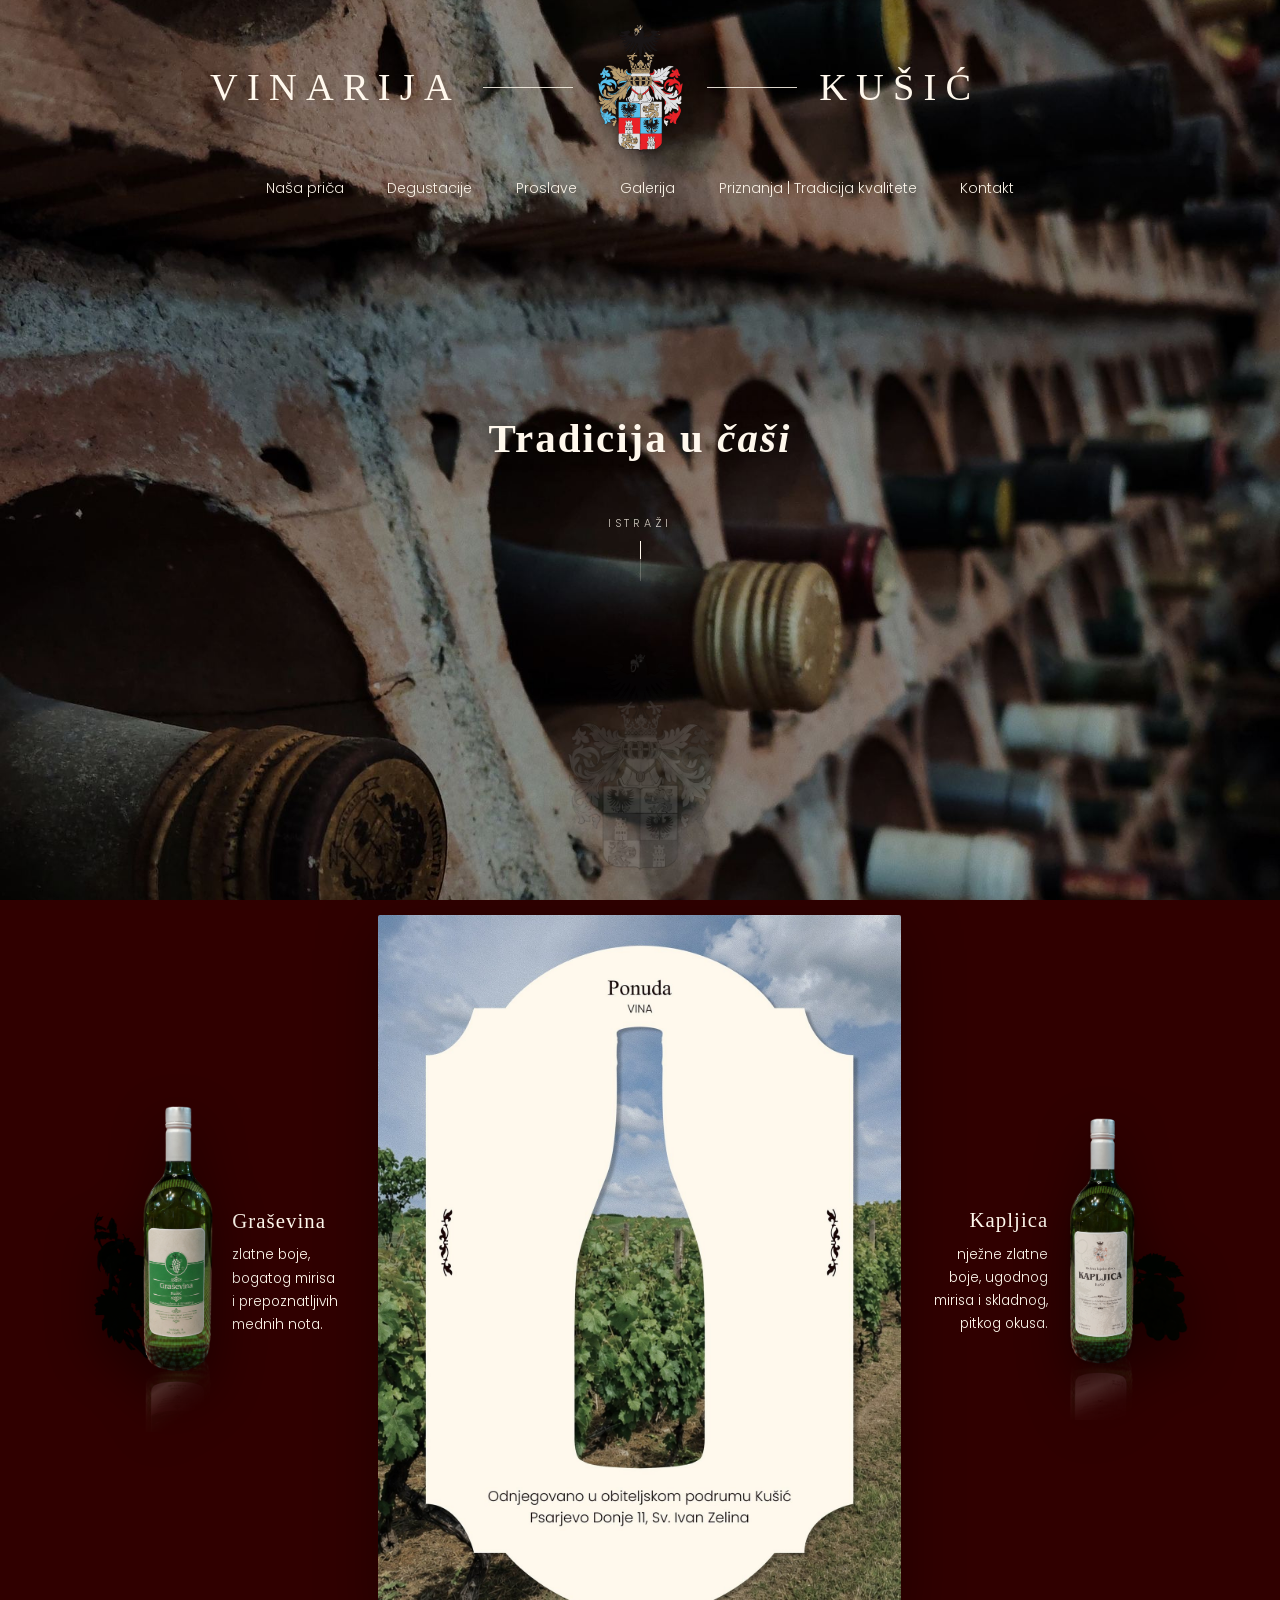
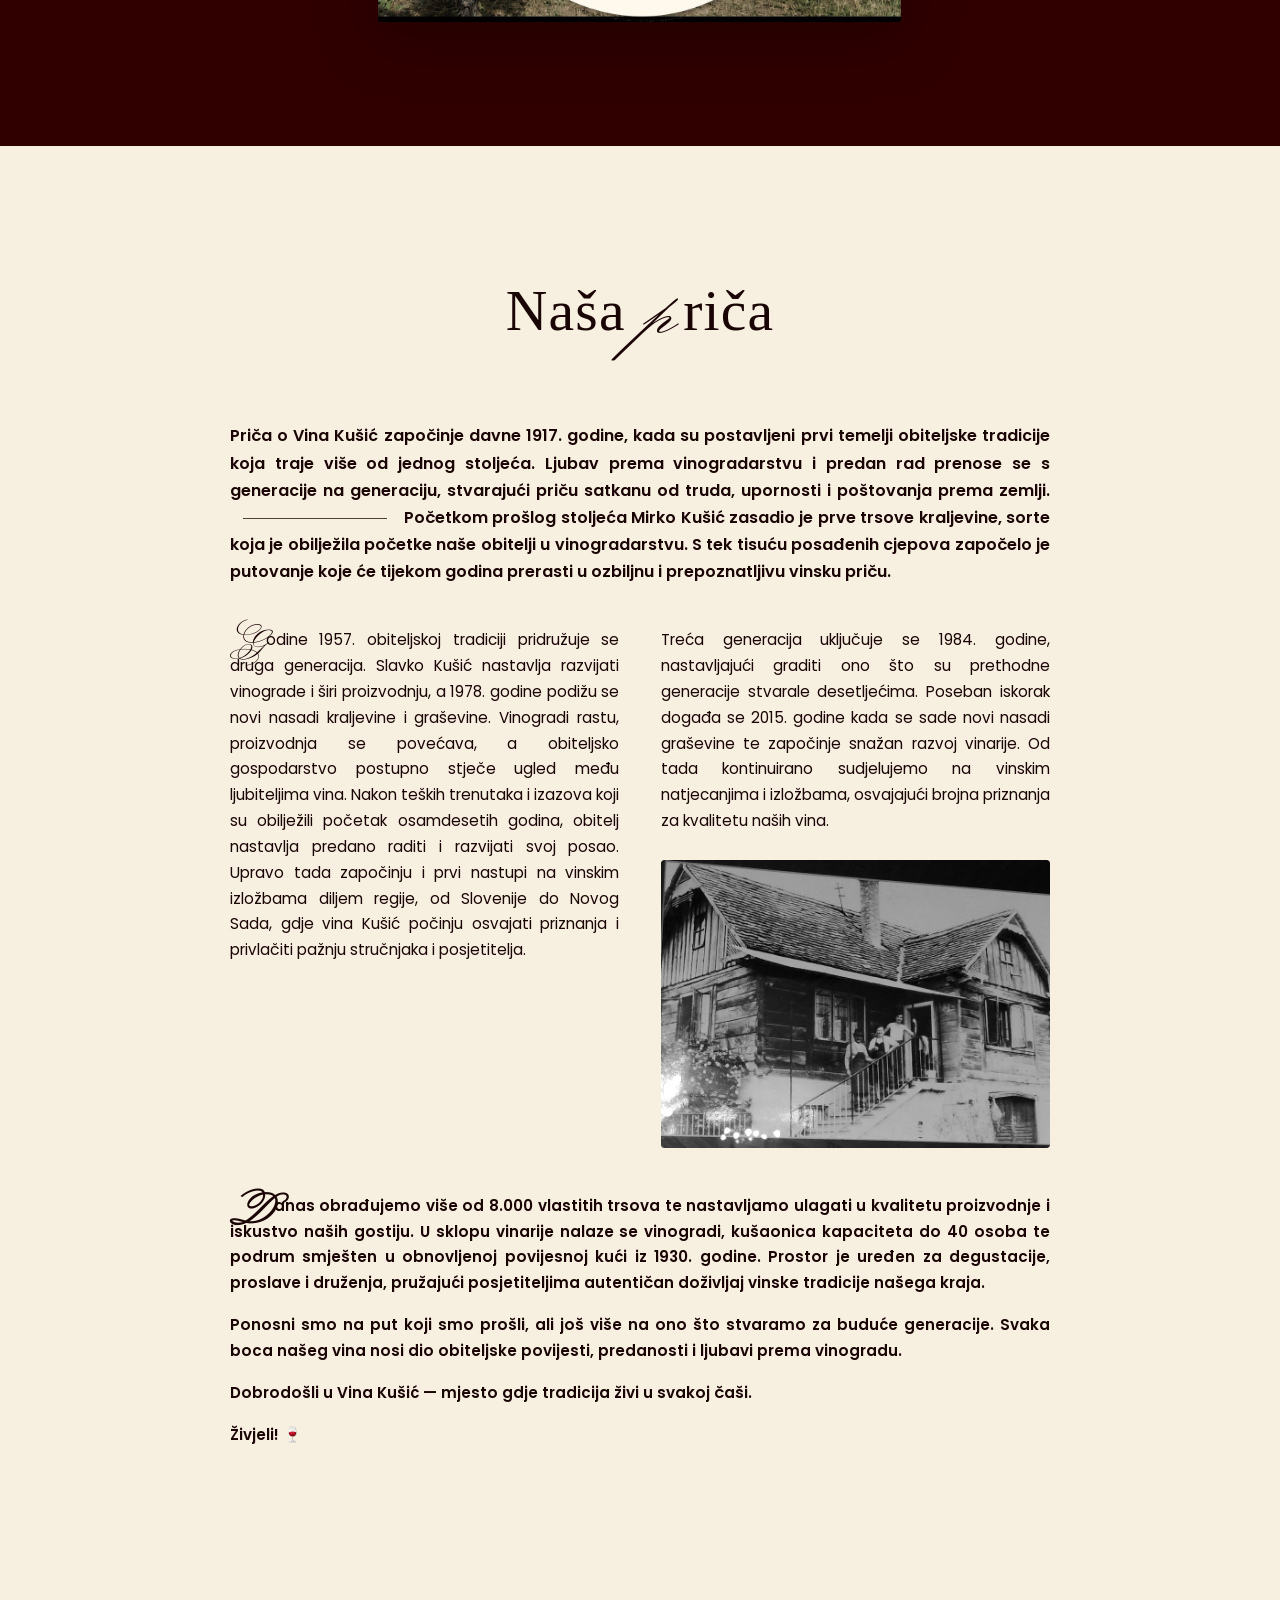
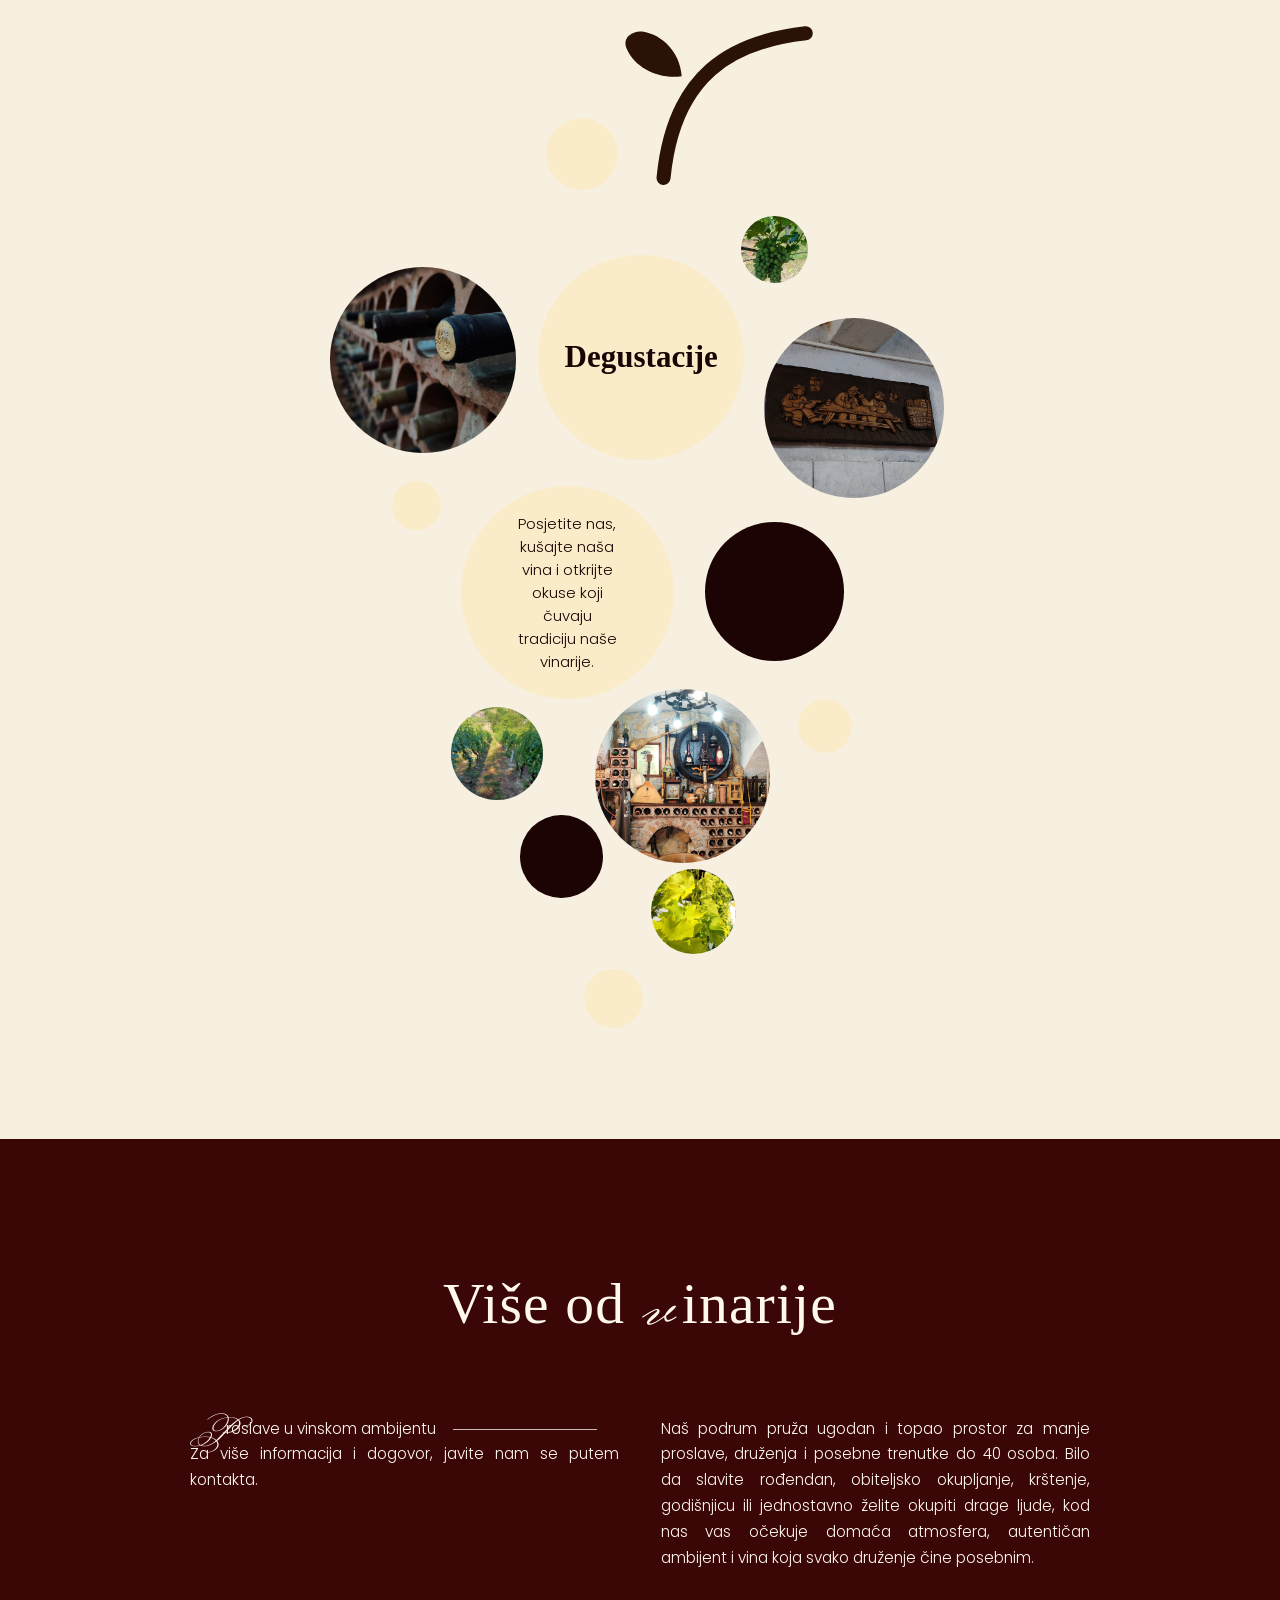
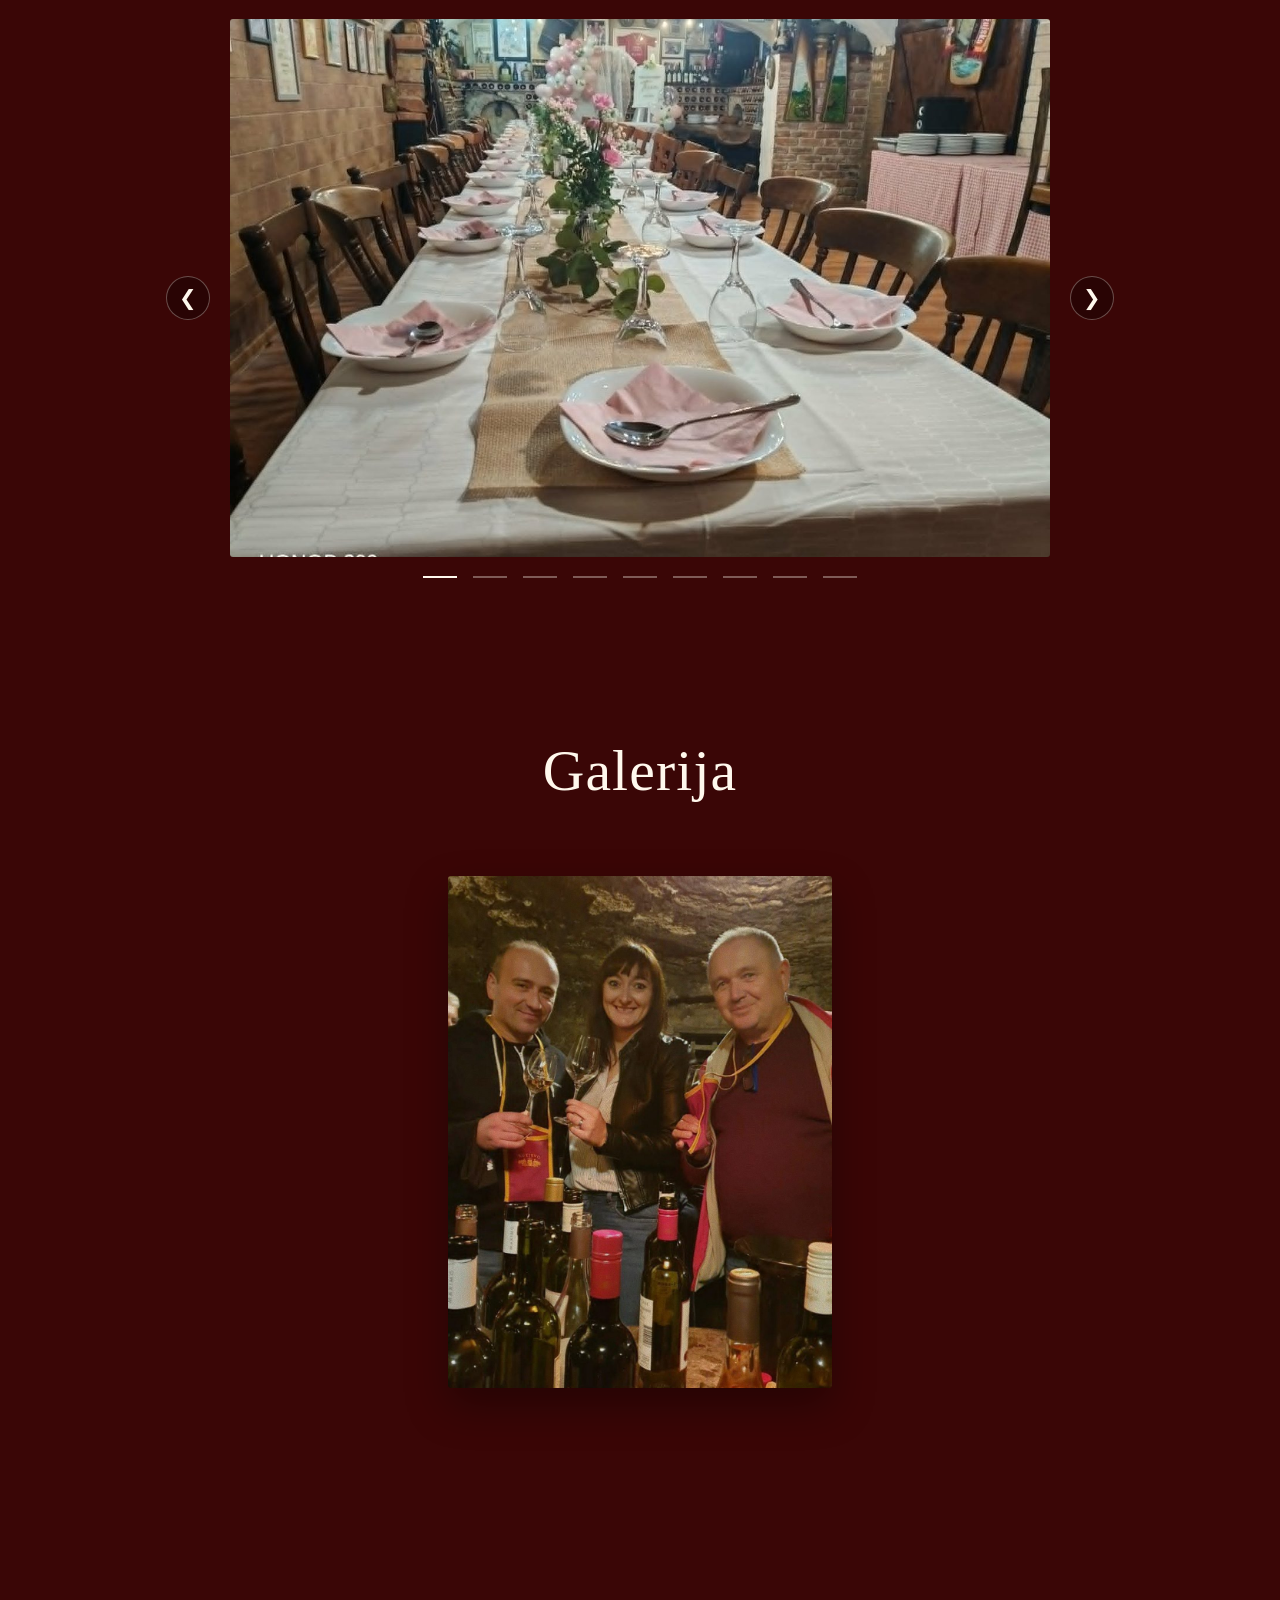
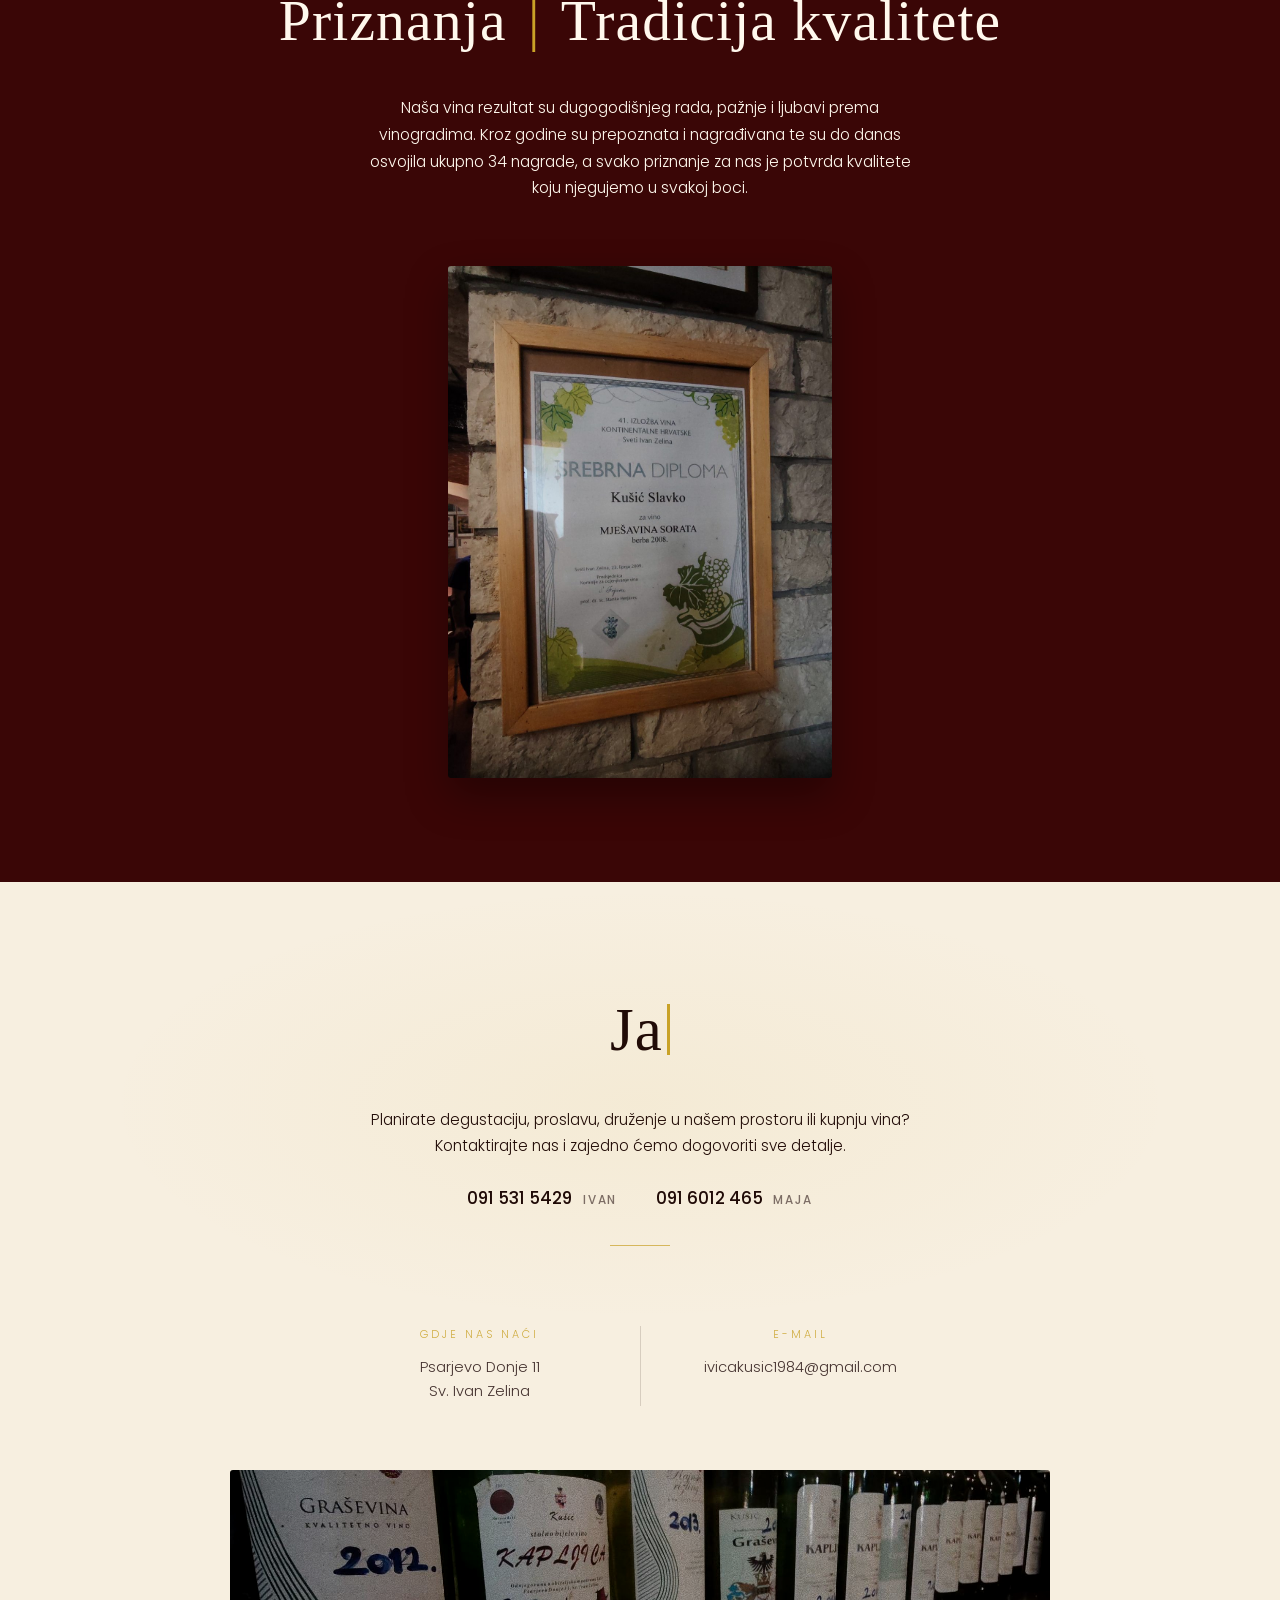
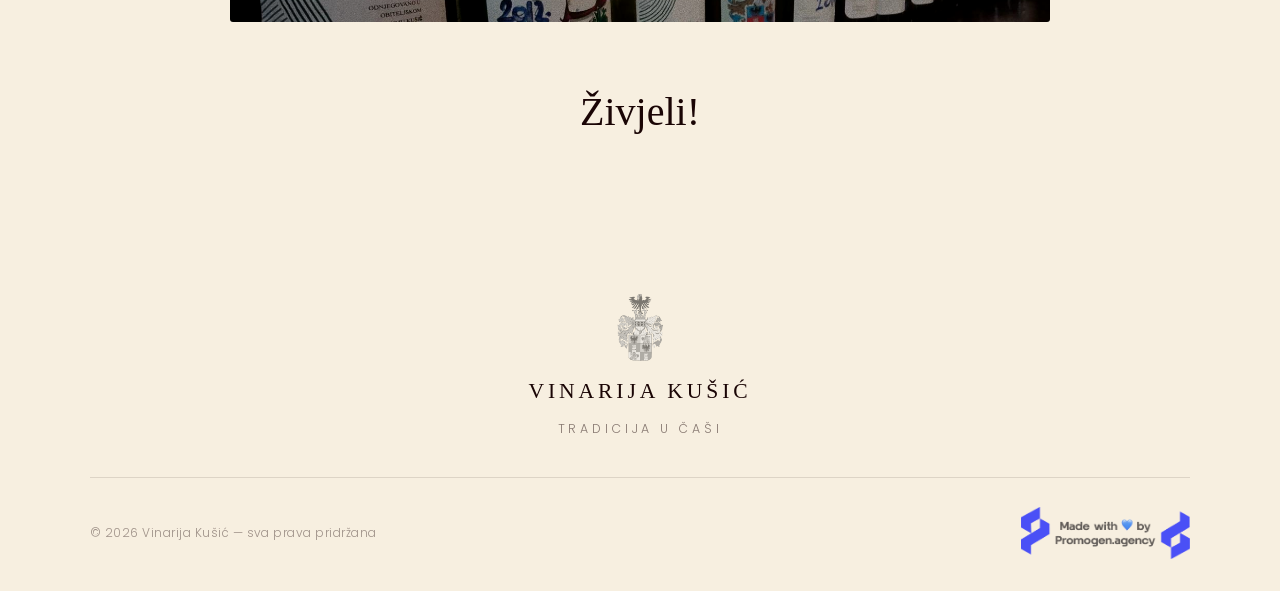
==== commit a0666c44: "SEO optimizacija: slike 137MB->34MB, Winery schema, H1, OG, robots+sitemap Performanse: - Diplome re" ====
--- a/index.html
+++ b/index.html
@@ -3,14 +3,107 @@
 <head>
 <meta charset="UTF-8">
 <meta name="viewport" content="width=device-width, initial-scale=1, viewport-fit=cover">
-<title>Vinarija Kušić — Tradicija u čaši</title>
-<meta name="description" content="Vina Kušić — obiteljska vinarija iz Psarjeva Donjeg, Sv. Ivan Zelina. Degustacije, proslave i tradicija u čaši.">
+<title>Vinarija Kušić — degustacije i proslave | Sveti Ivan Zelina</title>
+<meta name="description" content="Obiteljska vinarija u Psarjevu Donjem kraj Sv. Ivana Zeline. Graševina i Kapljica iz podruma njegovanog od 1917., degustacije i proslave do 40 osoba.">
 <meta name="theme-color" content="#300000">
 <link rel="icon" type="image/png" href="assets/img/grb.png">
+
+<!-- NAPOMENA: pri prelasku na vlastitu domenu promijeni URL na 4 mjesta:
+     canonical, og:url, og:image i sitemap.xml -->
+<link rel="canonical" href="https://vinarija-kusic.vercel.app/">
+
+<!-- Open Graph (WhatsApp, Facebook, Viber) -->
+<meta property="og:type" content="website">
+<meta property="og:site_name" content="Vinarija Kušić">
+<meta property="og:locale" content="hr_HR">
+<meta property="og:url" content="https://vinarija-kusic.vercel.app/">
+<meta property="og:title" content="Vinarija Kušić — tradicija u čaši od 1917.">
+<meta property="og:description" content="Obiteljska vinarija u Psarjevu Donjem kraj Sv. Ivana Zeline. Degustacije, proslave i vina njegovana u podrumu iz 1930.">
+<meta property="og:image" content="https://vinarija-kusic.vercel.app/assets/img/og-cover.jpg">
+<meta property="og:image:width" content="1200">
+<meta property="og:image:height" content="630">
+<meta property="og:image:alt" content="Podrum Vinarije Kušić">
+
+<meta name="twitter:card" content="summary_large_image">
+<meta name="twitter:title" content="Vinarija Kušić — tradicija u čaši od 1917.">
+<meta name="twitter:description" content="Obiteljska vinarija u Psarjevu Donjem kraj Sv. Ivana Zeline. Degustacije, proslave i vina njegovana u podrumu iz 1930.">
+<meta name="twitter:image" content="https://vinarija-kusic.vercel.app/assets/img/og-cover.jpg">
+
 <link rel="preconnect" href="https://fonts.googleapis.com">
 <link rel="preconnect" href="https://fonts.gstatic.com" crossorigin>
 <link href="https://fonts.googleapis.com/css2?family=Poppins:wght@300;400;500;600&family=Monsieur+La+Doulaise&display=swap" rel="stylesheet">
 <link rel="stylesheet" href="css/style.css">
+
+<!-- Strukturirani podaci — lokalni SEO (Google Maps / lokalni rezultati).
+     TODO: dodati "geo" koordinate i "openingHoursSpecification" kad ih klijent potvrdi. -->
+<script type="application/ld+json">
+{
+  "@context": "https://schema.org",
+  "@type": "Winery",
+  "@id": "https://vinarija-kusic.vercel.app/#vinarija",
+  "name": "Vinarija Kušić",
+  "alternateName": "Vina Kušić",
+  "description": "Obiteljska vinarija iz Psarjeva Donjeg kraj Sv. Ivana Zeline. Vinogradarska tradicija od 1917. godine, vina Graševina i Kapljica, degustacije i proslave u podrumu iz 1930.",
+  "url": "https://vinarija-kusic.vercel.app/",
+  "logo": "https://vinarija-kusic.vercel.app/assets/img/grb.png",
+  "image": "https://vinarija-kusic.vercel.app/assets/img/og-cover.jpg",
+  "foundingDate": "1917",
+  "priceRange": "$$",
+  "currenciesAccepted": "EUR",
+  "email": "ivicakusic1984@gmail.com",
+  "telephone": "+385915315429",
+  "address": {
+    "@type": "PostalAddress",
+    "streetAddress": "Psarjevo Donje 11",
+    "addressLocality": "Sveti Ivan Zelina",
+    "addressRegion": "Zagrebačka županija",
+    "postalCode": "10380",
+    "addressCountry": "HR"
+  },
+  "contactPoint": [{
+    "@type": "ContactPoint",
+    "contactType": "customer service",
+    "telephone": "+385915315429",
+    "email": "ivicakusic1984@gmail.com",
+    "availableLanguage": "hr"
+  }, {
+    "@type": "ContactPoint",
+    "contactType": "reservations",
+    "telephone": "+385916012465",
+    "availableLanguage": "hr"
+  }],
+  "makesOffer": [{
+    "@type": "Offer",
+    "itemOffered": {
+      "@type": "Product",
+      "name": "Graševina",
+      "category": "Bijelo vino",
+      "description": "Vino zlatne boje, bogatog mirisa i prepoznatljivih mednih nota."
+    }
+  }, {
+    "@type": "Offer",
+    "itemOffered": {
+      "@type": "Product",
+      "name": "Kapljica",
+      "category": "Bijelo vino",
+      "description": "Vino nježne zlatne boje, ugodnog mirisa i skladnog, pitkog okusa."
+    }
+  }],
+  "amenityFeature": [{
+    "@type": "LocationFeatureSpecification",
+    "name": "Kušaonica",
+    "value": "Kapacitet do 40 osoba"
+  }, {
+    "@type": "LocationFeatureSpecification",
+    "name": "Degustacije vina",
+    "value": true
+  }, {
+    "@type": "LocationFeatureSpecification",
+    "name": "Proslave i druženja",
+    "value": true
+  }]
+}
+</script>
 </head>
 <body>
 
@@ -43,7 +136,7 @@
   </div>
 
   <div class="hero-mid">
-    <p class="hero-tagline">Tradicija u <span class="hero-casa">čaši</span></p>
+    <h1 class="hero-tagline"><span class="vh">Vinarija Kušić, Sveti Ivan Zelina — </span>Tradicija u <span class="hero-casa">čaši</span></h1>
     <div class="hero-cta-row">
       <a class="hero-cta" href="#ponuda">Pogledaj ponudu</a>
       <a class="hero-cta hero-cta-ghost" href="#kontakt">Kontakt</a>
@@ -354,7 +447,7 @@
       <div class="kontakt-info-divider" aria-hidden="true"></div>
       <div class="kontakt-info-col">
         <span class="kontakt-info-label">E-mail</span>
-        <a href="mailto:Ivicakusic1984@gmail.com">Ivicakusic1984@gmail.com</a>
+        <a href="mailto:ivicakusic1984@gmail.com">ivicakusic1984@gmail.com</a>
       </div>
     </div>
 
@@ -392,7 +485,7 @@
   <button class="lb-close" aria-label="Zatvori">&times;</button>
   <button class="lb-prev" aria-label="Prethodna">&#10094;</button>
   <figure>
-    <img id="lb-img" src="" alt="">
+    <img id="lb-img" alt="">
     <figcaption id="lb-cap"></figcaption>
   </figure>
   <button class="lb-next" aria-label="Sljedeća">&#10095;</button>
--- a/css/style.css
+++ b/css/style.css
@@ -16,6 +16,10 @@
 img{max-width:100%;display:block}
 a{color:inherit}
 .container{max-width:1100px;margin:0 auto;padding:0 1.25rem}
+
+/* vizualno skriveno, ostaje čitljivo tražilicama i čitačima ekrana */
+.vh{position:absolute;width:1px;height:1px;padding:0;margin:-1px;overflow:hidden;
+  clip:rect(0 0 0 0);clip-path:inset(50%);white-space:nowrap;border:0}
 
 /* reveal on scroll */
 .reveal{opacity:0;transform:translateY(34px);transition:opacity .9s ease,transform .9s ease}
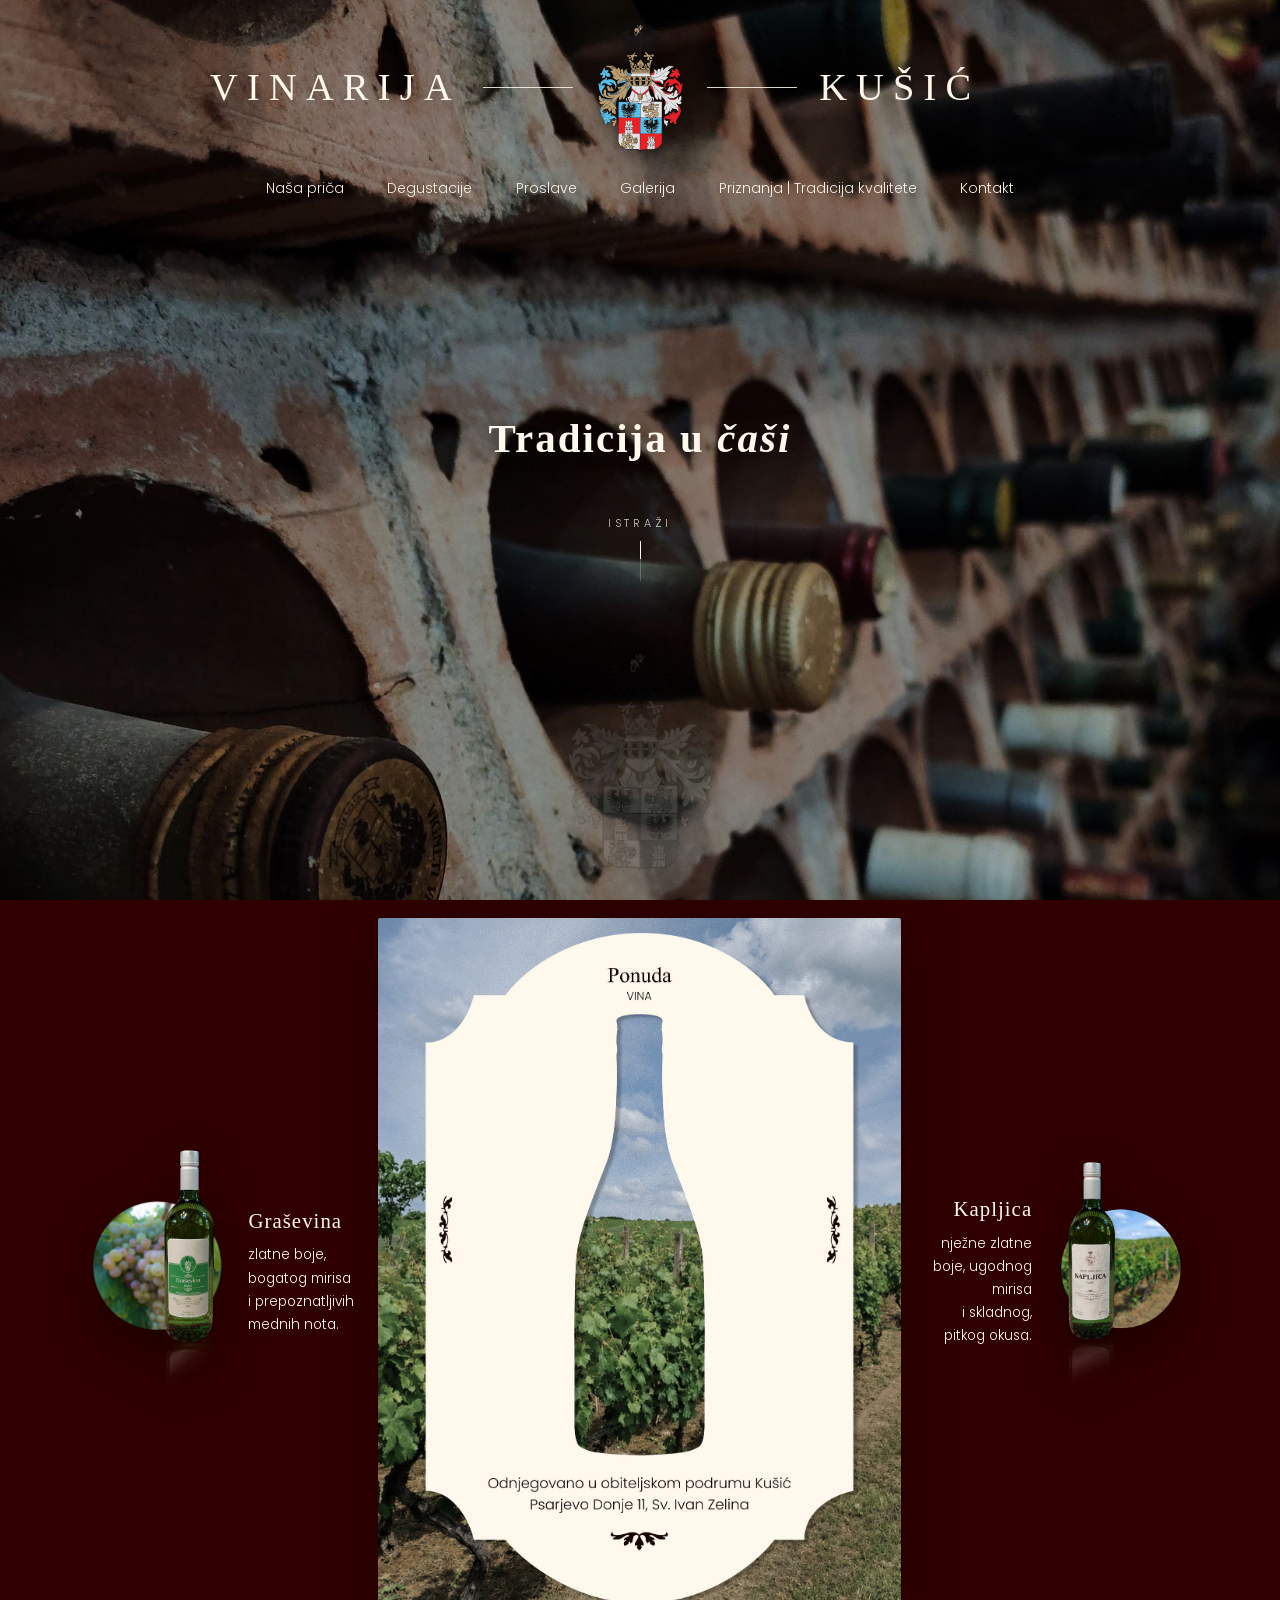
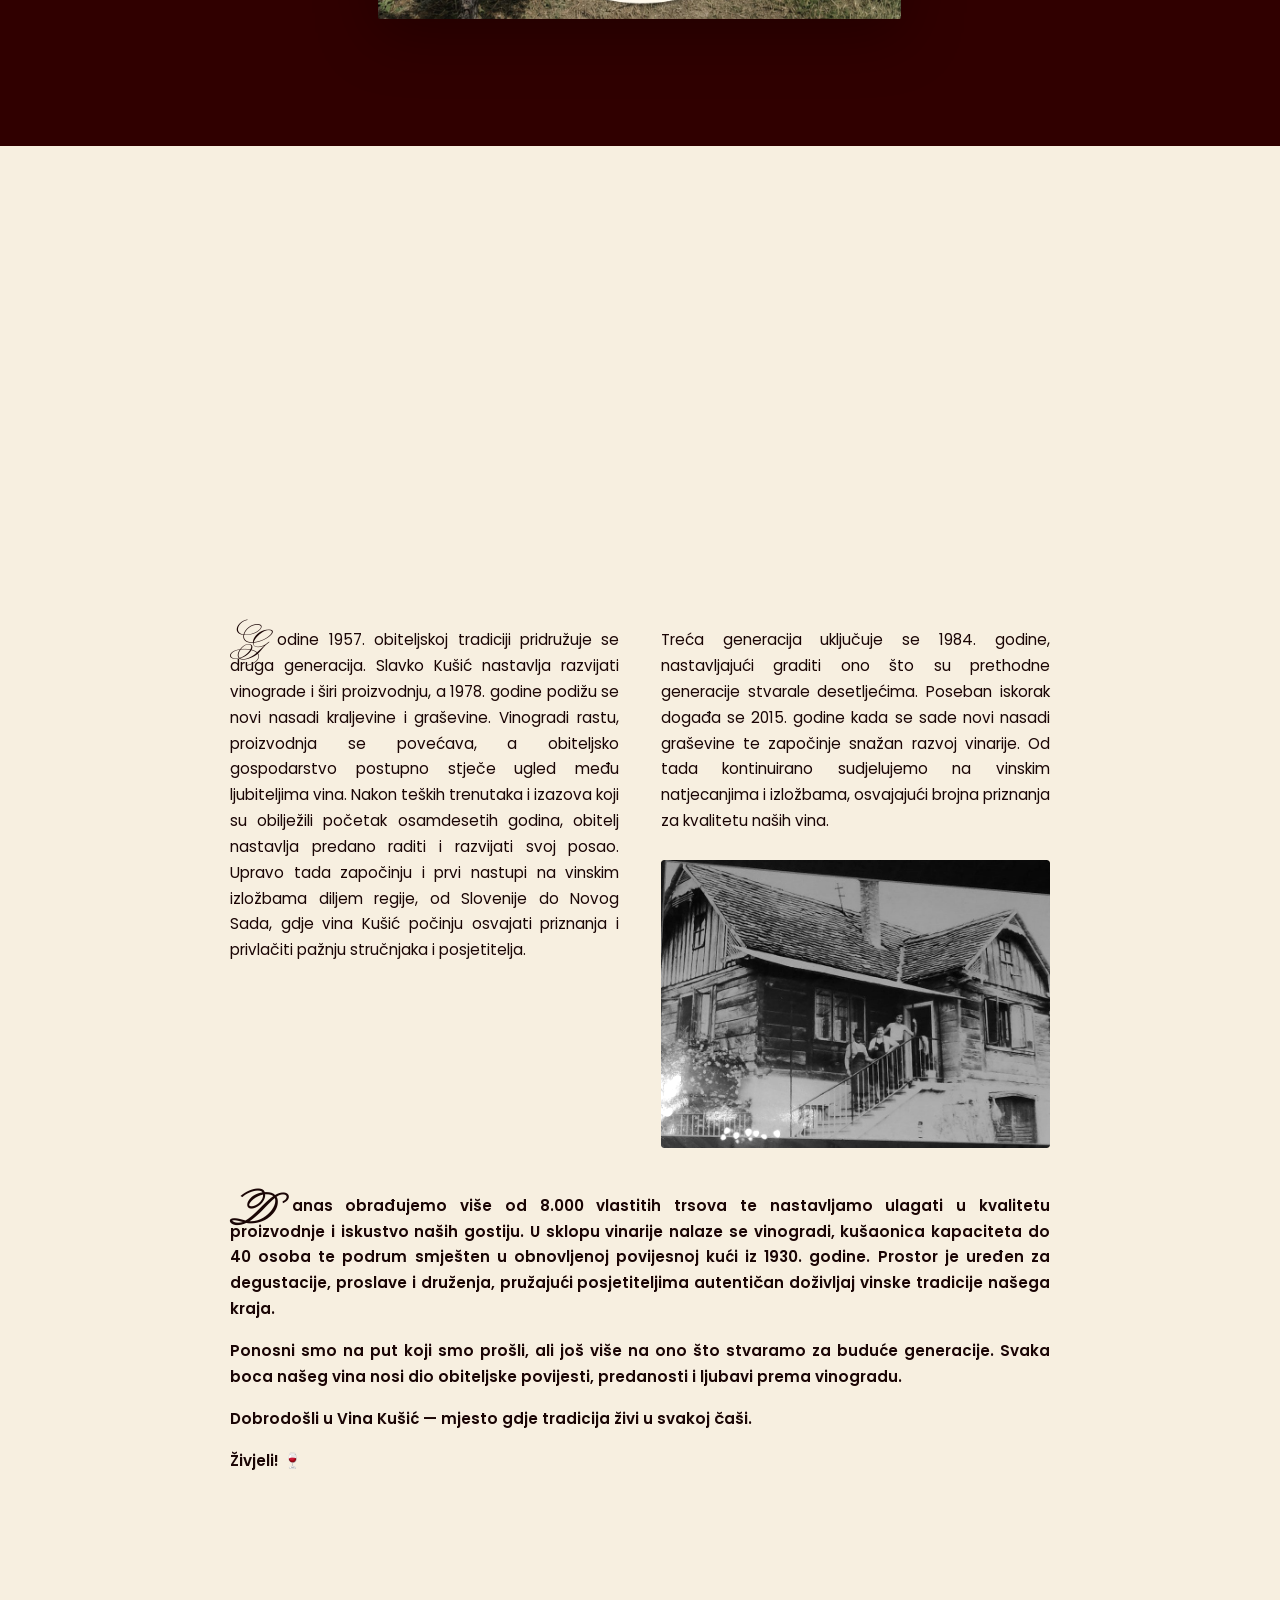
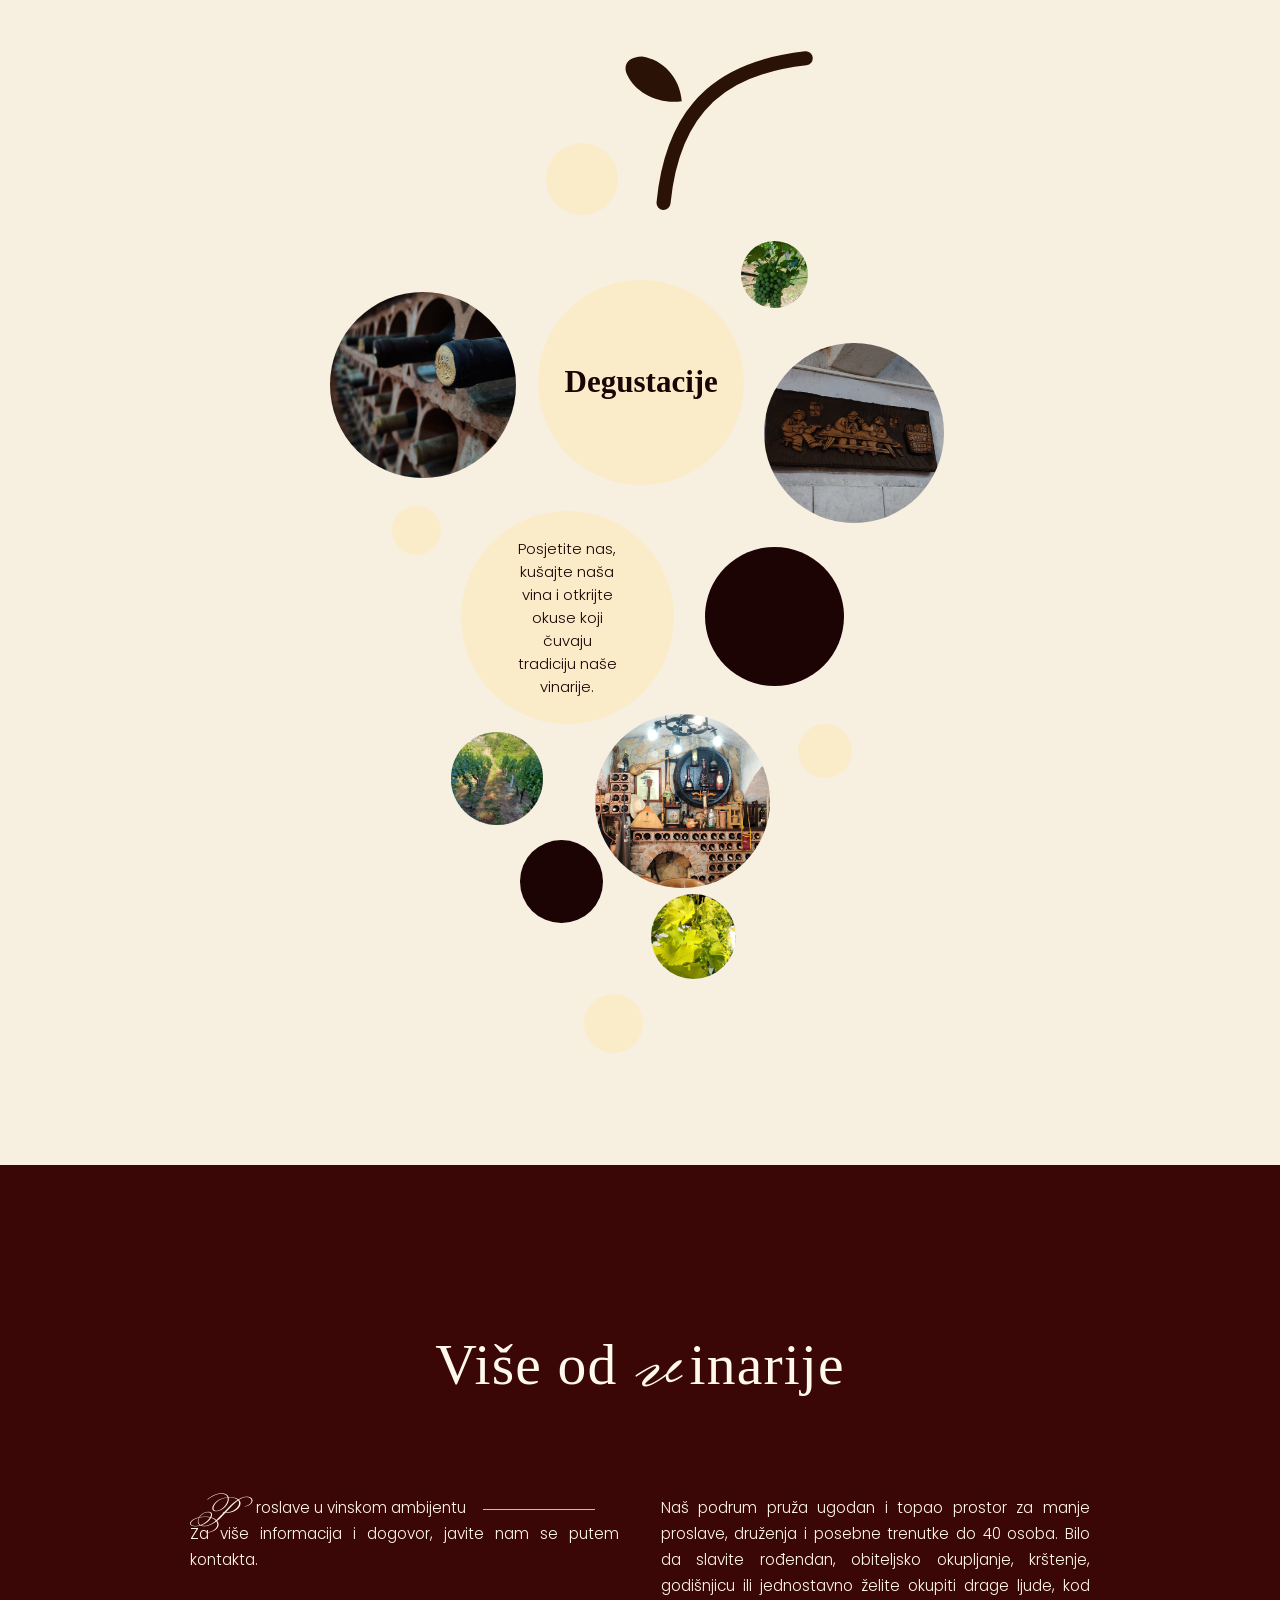
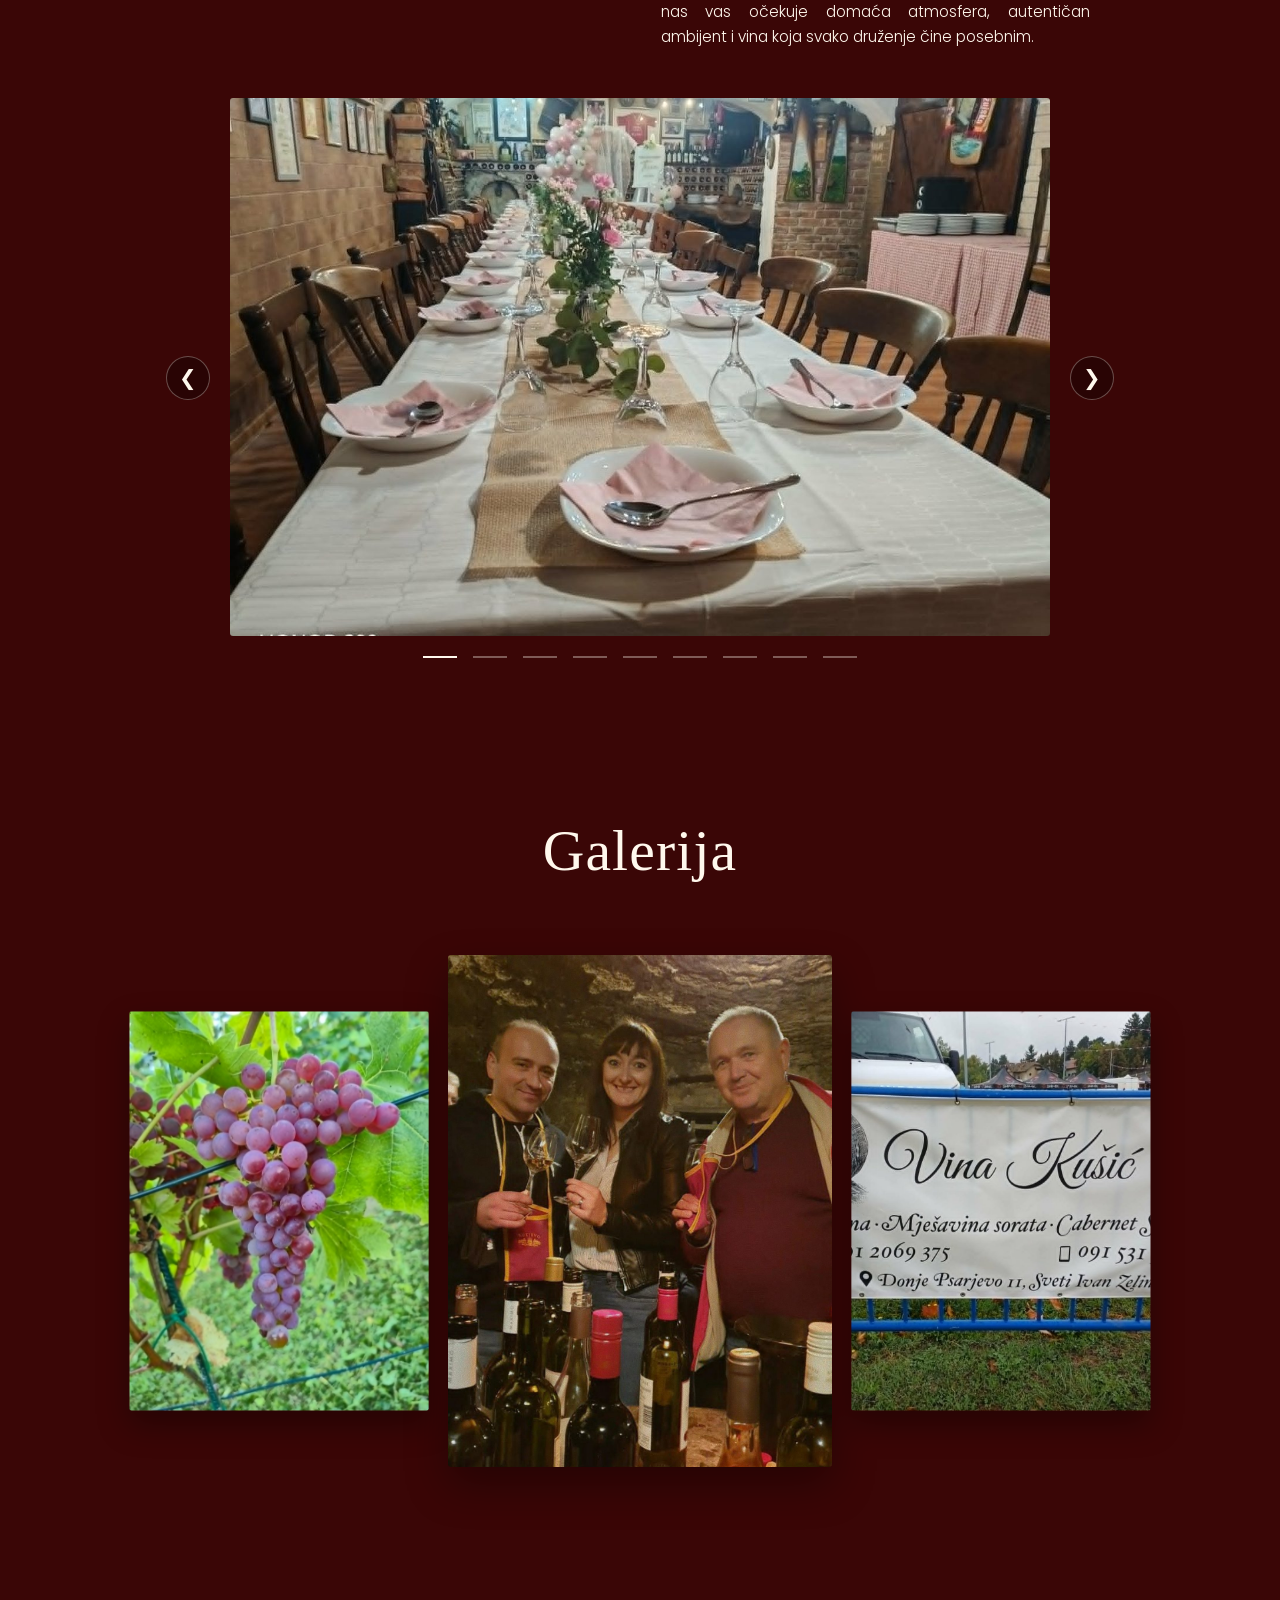
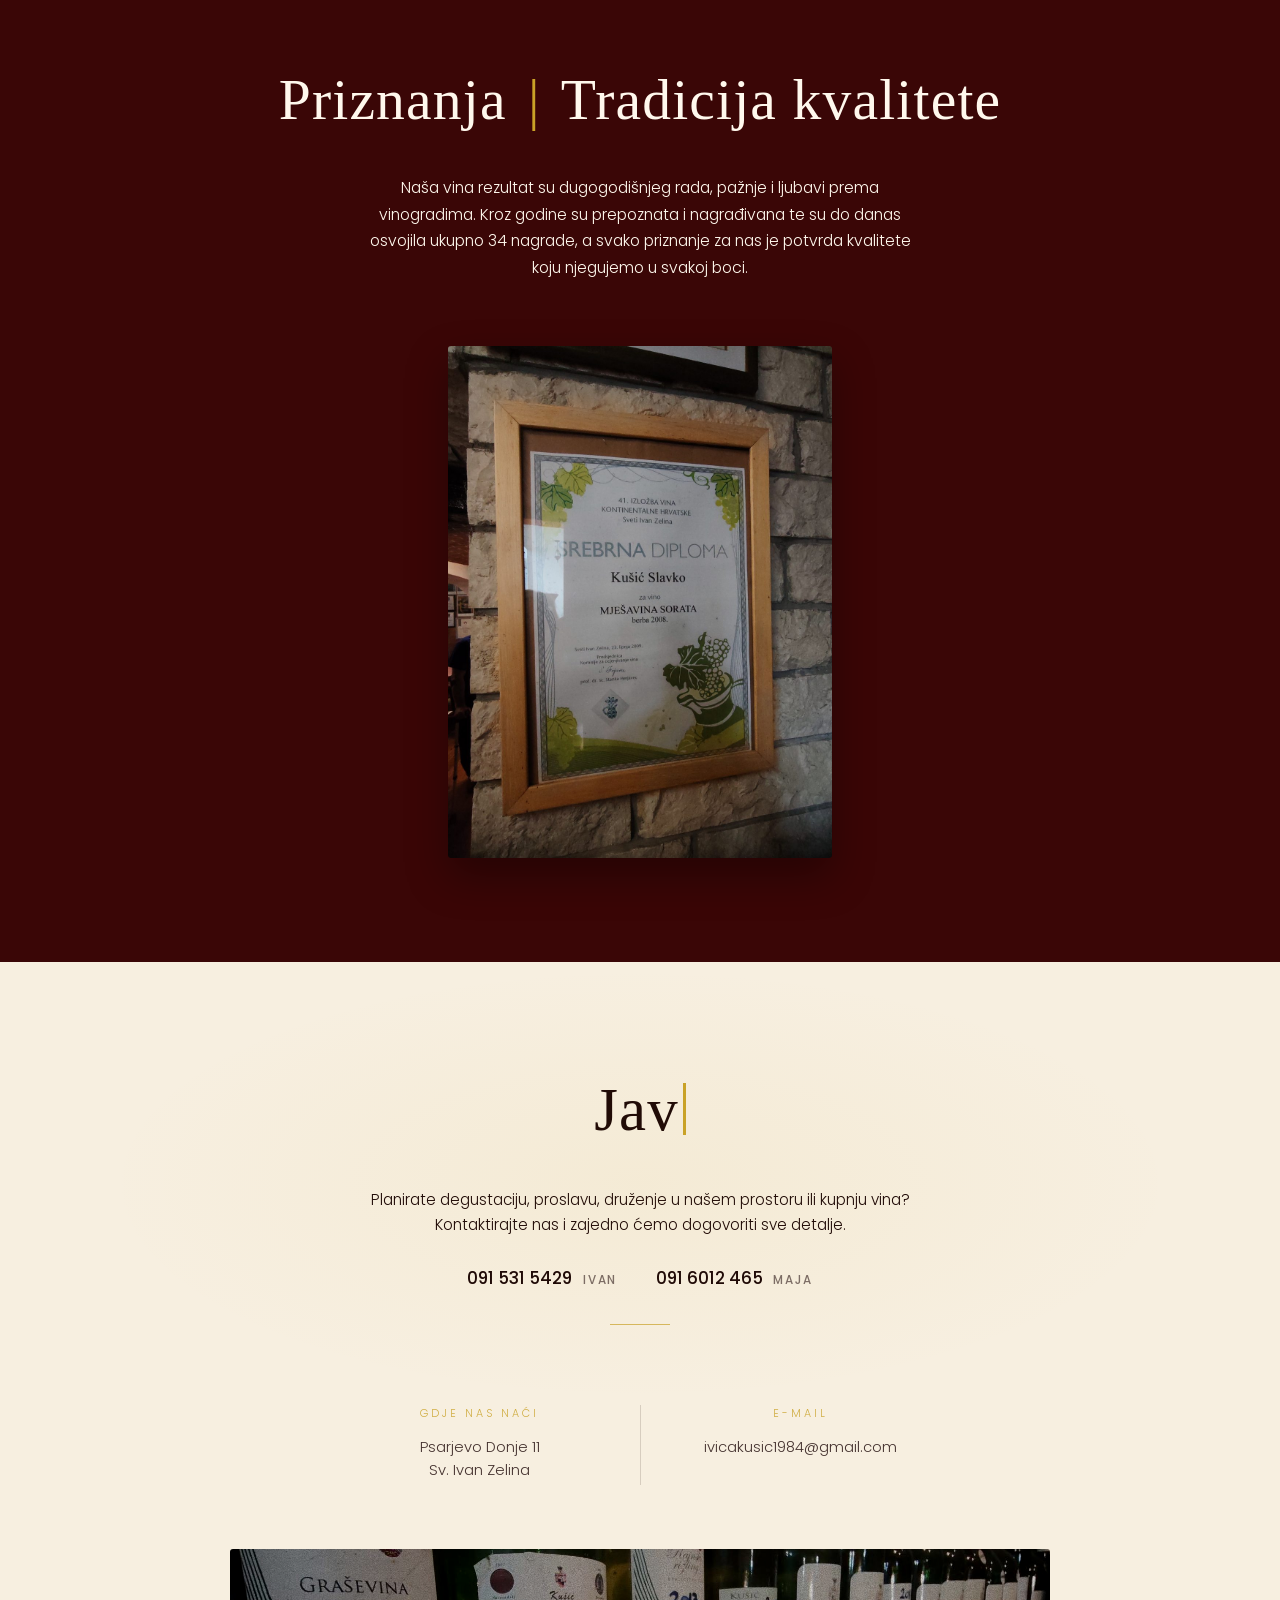
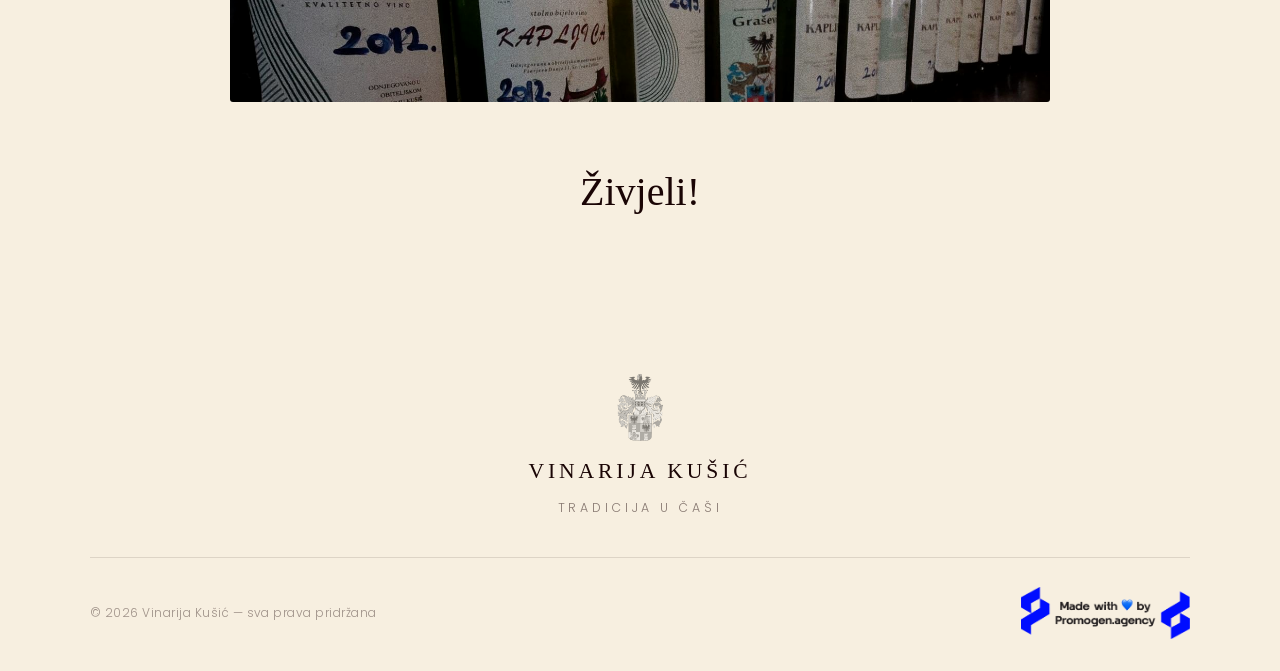
==== commit bd6a62a5: "Ponuda: veće boce + nove slike; uklonjen duplikat diplome; sitni popravci Slike (klijentove nove iz " ====
--- a/index.html
+++ b/index.html
@@ -163,7 +163,7 @@
     <!-- Graševina -->
     <div class="wine reveal" data-wine="grasevina">
       <div class="bottle-wrap">
-        <img class="bottle-img" src="assets/img/boca-grasevina2.png" alt="Boca vina Graševina Kušić">
+        <img class="bottle-img" src="assets/img/boca-grasevina2.webp" alt="Boca vina Graševina Kušić">
       </div>
       <div class="wine-text">
         <p class="wine-name">Graševina</p>
@@ -179,7 +179,7 @@
     <!-- Kapljica -->
     <div class="wine reveal" data-wine="kapljica">
       <div class="bottle-wrap">
-        <img class="bottle-img" src="assets/img/boca-kapljica2.png" alt="Boca vina Kapljica Kušić">
+        <img class="bottle-img" src="assets/img/boca-kapljica2.webp" alt="Boca vina Kapljica Kušić">
       </div>
       <div class="wine-text">
         <p class="wine-name">Kapljica</p>
@@ -204,7 +204,7 @@
 
     <div class="prica-cols">
       <div class="reveal">
-        <p><span class="script-initial">G</span>odine 1957. obiteljskoj tradiciji pridružuje se druga generacija. Slavko Kušić nastavlja
+        <p><span class="script-initial" data-l="G">G</span>odine 1957. obiteljskoj tradiciji pridružuje se druga generacija. Slavko Kušić nastavlja
         razvijati vinograde i širi proizvodnju, a 1978. godine podižu se novi nasadi kraljevine i
         graševine. Vinogradi rastu, proizvodnja se povećava, a obiteljsko gospodarstvo postupno
         stječe ugled među ljubiteljima vina. Nakon teških trenutaka i izazova koji su obilježili
@@ -229,7 +229,7 @@
     </div>
 
     <div class="prica-danas reveal prica-extra" id="prica-ostatak">
-      <p><span class="script-initial">D</span>anas obrađujemo više od 8.000 vlastitih trsova te nastavljamo ulagati u kvalitetu
+      <p><span class="script-initial" data-l="D">D</span>anas obrađujemo više od 8.000 vlastitih trsova te nastavljamo ulagati u kvalitetu
       proizvodnje i iskustvo naših gostiju. U sklopu vinarije nalaze se vinogradi, kušaonica kapaciteta do
       40 osoba te podrum smješten u obnovljenoj povijesnoj kući iz 1930. godine. Prostor je uređen za
       degustacije, proslave i druženja, pružajući posjetiteljima autentičan doživljaj vinske tradicije
@@ -271,11 +271,11 @@
 <!-- ===== PROSLAVE ===== -->
 <section class="proslave" id="proslave">
   <div class="container">
-    <h2 class="sec-title light reveal">Više od <span class="script">v</span>inarije</h2>
+    <h2 class="sec-title light reveal">Više od <span class="script" data-l="v">v</span>inarije</h2>
 
     <div class="proslave-cols">
       <div class="reveal">
-        <p><span class="script-initial light">P</span>roslave u vinskom ambijentu <span class="lead-dash light" aria-hidden="true"></span><br>
+        <p><span class="script-initial light" data-l="P">P</span>roslave u vinskom ambijentu <span class="lead-dash light" aria-hidden="true"></span><br>
         Za više informacija i dogovor, javite nam se putem kontakta.</p>
       </div>
       <div class="reveal">
@@ -384,7 +384,6 @@
     <button class="gf-arrow gf-next" aria-label="Sljedeća nagrada">&#10095;</button>
     <div class="gf-stage">
       <figure class="gf-item"><img src="assets/img/nagrada-01.jpg" alt="Diploma Vinarije Kušić" data-lightbox="Nagrada — Vinarija Kušić" loading="lazy"></figure>
-      <figure class="gf-item"><img src="assets/img/nagrada-02.jpg" alt="Diploma Vinarije Kušić" data-lightbox="Nagrada — Vinarija Kušić" loading="lazy"></figure>
       <figure class="gf-item"><img src="assets/img/nagrada-03.jpg" alt="Diploma Vinarije Kušić" data-lightbox="Nagrada — Vinarija Kušić" loading="lazy"></figure>
       <figure class="gf-item"><img src="assets/img/nagrada-04.jpg" alt="Diploma Vinarije Kušić" data-lightbox="Nagrada — Vinarija Kušić" loading="lazy"></figure>
       <figure class="gf-item"><img src="assets/img/nagrada-05.jpg" alt="Diploma Vinarije Kušić" data-lightbox="Nagrada — Vinarija Kušić" loading="lazy"></figure>
--- a/css/style.css
+++ b/css/style.css
@@ -34,9 +34,24 @@
 .sec-title.light{color:var(--cream)}
 .sec-title.center{text-align:center}
 .script{font-family:var(--script);font-size:1.5em;font-weight:400;margin:0 .04em}
+/* "v" u "Više od vinarije": pri 1.5em tinta mu je tek 73% x-visine okolnog
+   Timesa pa slovo optički propada; 2.05em ga izjednači s x-visinom.
+   Ciljano samo na "v" — "p" u "Naša priča" ima rep koji zamahuje ulijevo pod
+   prethodnu riječ (dizajnerski swash) i povećanje bi ga zabilo u tekst. */
+.script[data-l="v"]{font-size:2.05em}
 .script-initial{font-family:var(--script);font-size:2.4em;line-height:0;vertical-align:-.32em;margin-right:.05em;color:var(--ink)}
 .script-initial.light{color:var(--cream)}
-.lead-dash{display:inline-block;width:9rem;max-width:22vw;height:1px;background:currentColor;vertical-align:middle;margin:0 .8rem;opacity:.75}
+/* Monsieur La Doulaise: ukrasni repovi velikih slova sežu izvan advance širine
+   (P +0.79em, D +0.44em, G +0.27em), pa bi se preklopili s tekstom.
+   Margina = prelijevanje + 0.104em, čime zazor ispadne točno ¼ em teksta
+   (four-per-em-space) u svakom kontekstu. Po slovu jer je prelijevanje
+   svojstvo pojedinog glifa. */
+.script-initial[data-l="P"]{margin-right:.89em}
+.script-initial[data-l="D"]{margin-right:.54em}
+.script-initial[data-l="G"]{margin-right:.37em}
+/* 7rem (bilo 9rem) — skraćeno za ~onoliko koliko je razmak iza inicijala dodao,
+   da ukupna dužina retka ostane ista */
+.lead-dash{display:inline-block;width:7rem;max-width:22vw;height:1px;background:currentColor;vertical-align:middle;margin:0 .8rem;opacity:.75}
 
 /* ===== HERO ===== */
 .hero{position:relative;min-height:100vh;min-height:100lvh;display:flex;flex-direction:column}
@@ -154,6 +169,16 @@
   .wine[data-wine="grasevina"]{padding-right:var(--pon-intrude)}
   .wine[data-wine="kapljica"]{padding-left:var(--pon-intrude)}
 }
+/* Veće boce na cijelom desktopu (≥1025px). Tekstualni stupac stisnut na 104px
+   (najduža riječ „prepoznatljivih" je 99px → 5px zazora, nema prelijevanja),
+   boca uzme ostatak preko 1fr. Boca +22% na 1440px, +17% na 1920px. Blurb ide
+   do 5 redaka — u redu jer boca dominira. Usput popravlja i postojeće prelijevanje
+   teksta na ~1100px (originalni raspored je tamo stiskao tekst ispod širine riječi). */
+@media (min-width:1025px){
+  .wine{grid-template-columns:minmax(0,1fr) 104px}
+  .wine[data-wine="kapljica"]{grid-template-columns:104px minmax(0,1fr)}
+  .bottle-img{width:clamp(150px,86cqw,460px)}
+}
 @media (prefers-reduced-motion:reduce){
   .wine .bottle-wrap,.wine .wine-name,.wine .wine-blurb{opacity:1;transform:none;transition:none}
   .wine .bottle-wrap::before{opacity:.9;transition:none}
@@ -202,11 +227,13 @@
 .text-krug{background:#fbecc9;color:var(--ink);font-size:2.4cqw;padding:9%;line-height:1.55}
 @media (max-width:760px){
   .title-krug{font-size:5.6cqw}
-  /* tekstualni krug na mobitelu: cijela rečenica uredno stane, bez rezanja */
-  .text-krug{font-size:2.55cqw;padding:6%;line-height:1.3}
+  /* Tekstualni krug na mobitelu. Mjereno red-po-red naspram kružnice:
+     pri 3.4cqw najdalji kut retka izlazi iz kruga i tekst se nevidljivo
+     reže (overflow:hidden + border-radius). 3.1cqw ostavlja ~6px rezerve. */
+  .text-krug{font-size:3.1cqw;padding:5%;line-height:1.27}
 }
 @media (max-width:480px){
-  .text-krug{font-size:2.4cqw;padding:5%;line-height:1.25}
+  .text-krug{font-size:3.1cqw;padding:5%;line-height:1.27}
 }
 .prazni{background:var(--maroon-deep)}
 .prazni-t{background:#fbecc9}
@@ -370,9 +397,8 @@
 
 .footer-bottom{display:flex;align-items:center;justify-content:space-between;margin-top:1.8rem;gap:1rem;flex-wrap:wrap}
 .footer-copy{font-size:.75rem;opacity:.4;letter-spacing:.04em}
-/* made by promogen — slika iz priloga */
-.footer-credit-link{display:flex;align-items:center;opacity:.7;transition:opacity .25s}
-.footer-credit-link:hover{opacity:1}
+/* made by promogen — slika iz priloga; uvijek 100% vidljivo, bez hover efekta */
+.footer-credit-link{display:flex;align-items:center}
 .footer-credit-badge{height:52px;width:auto;display:block}
 
 @media(max-width:760px){
@@ -409,7 +435,9 @@
   .ponuda{min-height:0;padding:0 1rem 3.5rem}
   .ponuda-inner{grid-template-columns:1fr;justify-items:center;gap:1rem}
   /* arch ide malo preko header sekcije i na mobitelu */
-  .arch{order:1;width:min(560px,94vw);margin-top:-2.6rem}
+  /* 100% (a ne 94vw) — .ponuda već ima 1rem bočnog paddinga, pa je vw šire od
+     raspoloživog stupca i luk bi stršio desno i ispao izvan centra */
+  .arch{order:1;width:min(560px,100%);margin-top:-2.6rem}
   /* veći razmak između slike boce i teksta */
   .wine{order:2;display:grid;grid-template-columns:auto auto;align-items:center;gap:0 clamp(1.4rem,7cqw,2.8rem);text-align:left;margin-top:2.8rem;justify-content:center}
   .bottle-img{width:clamp(118px,28cqw,270px)}
@@ -457,6 +485,8 @@
   .hero-mid{padding-top:14vh}
 }
 @media (max-width:760px){
+  /* naslov je na mobitelu apsolutno manji pa "v" treba nešto više prisutnosti */
+  .script[data-l="v"]{font-size:2.4em}
   .nav-toggle{display:block;position:fixed;right:1rem;top:calc(1rem + env(safe-area-inset-top,0px));background:rgba(28,4,4,.6);
     width:44px;height:44px;border-radius:50%;padding:14px 10px;
     opacity:0;pointer-events:none;transform:translateY(-8px);transition:opacity .3s,transform .3s,background .25s}
@@ -469,7 +499,7 @@
   .nav .nav-logo{display:block;padding:0;border:0}
   .nav .nav-logo img{width:86px;margin:0 auto;filter:drop-shadow(0 4px 10px rgba(0,0,0,.5))}
   .brand{display:flex;align-items:center;justify-content:center;gap:.8rem}
-  .arch{width:min(450px,94vw)}
+  .arch{width:min(450px,100%)}
   .wine{margin-top:2.5rem}
   .prica-cols,.proslave-cols,.kontakt-cols{grid-template-columns:1fr;gap:1.4rem}
   .gf-arrow{width:38px;height:38px;font-size:1.1rem}
@@ -498,7 +528,7 @@
   .topbar{padding:1.1rem 1rem 0}
   .brand{gap:.6rem}
   .brand-word{letter-spacing:.16em}
-  .arch{width:min(360px,94vw)}
+  .arch{width:min(360px,100%)}
   .wine{margin-top:2rem}
   .container{padding:0 1.1rem}
   .lead-dash{width:3.5rem;margin:0 .5rem}
